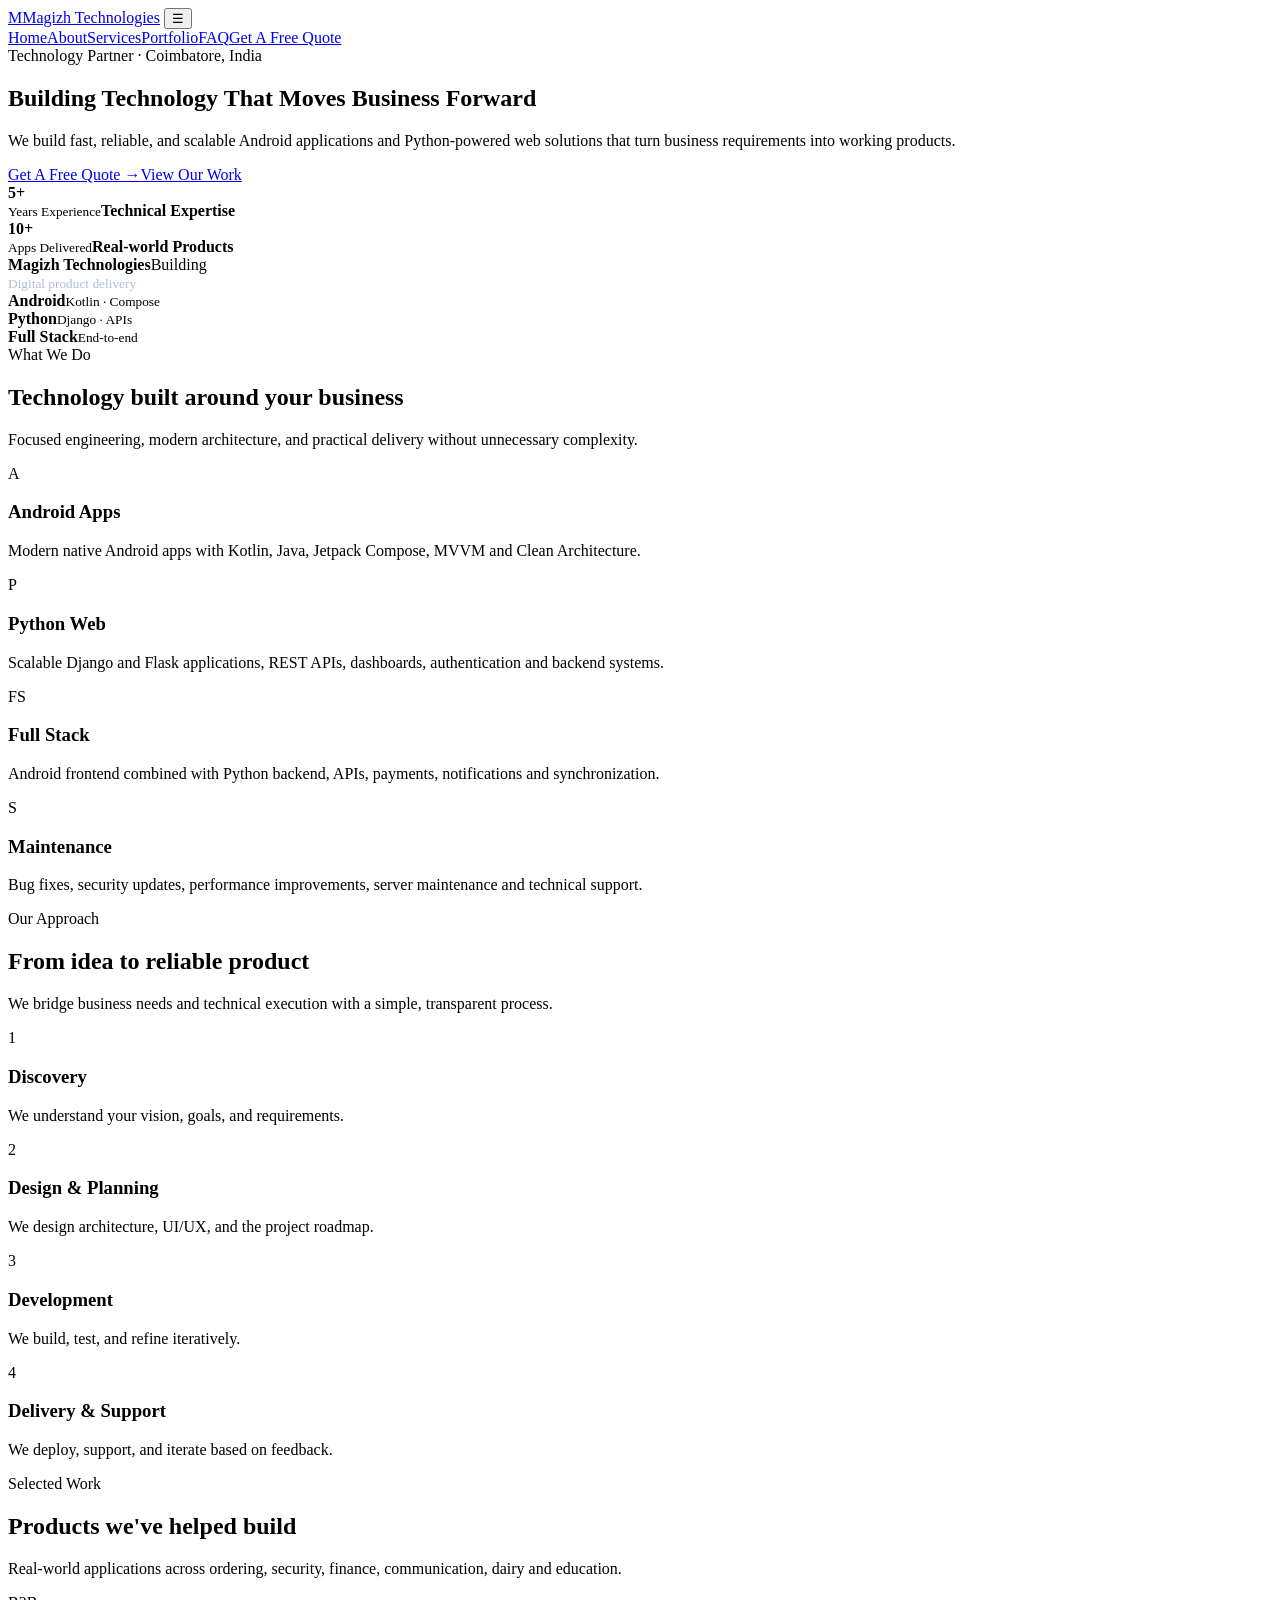
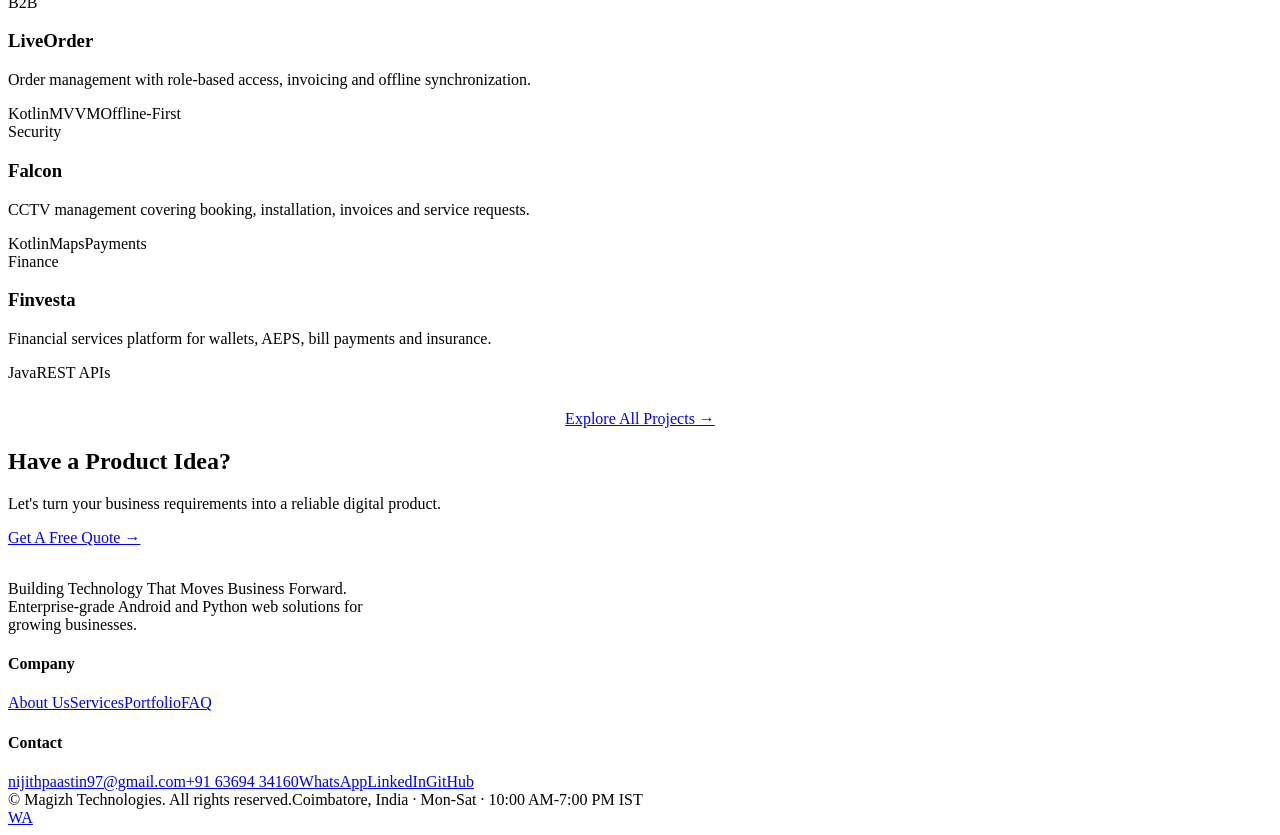
==== index.html @ b3f0bb59 "Initial Commit Magizh Technologies - Professional Android, Python web, and full-stack development se" ====
<!doctype html><html lang="en"><head><meta charset="utf-8"><meta name="viewport" content="width=device-width,initial-scale=1">
<title>Home | Magizh Technologies</title><meta name="description" content="Magizh Technologies — Building Technology That Moves Business Forward. Android and Python web development agency in Coimbatore."><link rel="stylesheet" href="assets/style.css"></head><body><nav class="navbar"><div class="container nav-inner">
<a class="logo" href="index.html"><span class="logo-mark">M</span>Magizh Technologies</a>
<button class="menu-btn" aria-label="Open menu">☰</button>
<div class="nav-links">
<a href="index.html">Home</a><a href="about.html">About</a><a href="services.html">Services</a><a href="portfolio.html">Portfolio</a><a href="faq.html">FAQ</a><a href="contact.html" class="btn btn-primary">Get A Free Quote</a>
</div></div></nav><main>
<section class="hero"><div class="container hero-grid"><div>
<div class="eyebrow">Technology Partner · Coimbatore, India</div>
<h1>Building Technology That <span>Moves Business Forward</span></h1>
<p>We build fast, reliable, and scalable Android applications and Python-powered web solutions that turn business requirements into working products.</p>
<div class="hero-actions"><a class="btn btn-primary" href="contact.html">Get A Free Quote →</a><a class="btn btn-outline" href="portfolio.html">View Our Work</a></div>
<div class="trust-row"><div class="trust"><strong>5+</strong><div><small>Years Experience</small><b>Technical Expertise</b></div></div><div class="trust"><strong>10+</strong><div><small>Apps Delivered</small><b>Real-world Products</b></div></div></div>
</div><div class="hero-card"><div class="dashboard"><div class="dashboard-top"><b>Magizh Technologies</b><span><i class="dot"></i>Building</span></div><small style="color:#aebdd5">Digital product delivery</small><div class="chart"></div><div class="mini-grid"><div class="mini"><b>Android</b><small>Kotlin · Compose</small></div><div class="mini"><b>Python</b><small>Django · APIs</small></div><div class="mini"><b>Full Stack</b><small>End-to-end</small></div></div></div></div></div></section>
<section class="section"><div class="container"><div class="section-head center"><div class="eyebrow">What We Do</div><h2>Technology built around your business</h2><p>Focused engineering, modern architecture, and practical delivery without unnecessary complexity.</p></div>
<div class="grid-4">
<div class="card"><div class="icon">A</div><h3>Android Apps</h3><p>Modern native Android apps with Kotlin, Java, Jetpack Compose, MVVM and Clean Architecture.</p></div>
<div class="card"><div class="icon">P</div><h3>Python Web</h3><p>Scalable Django and Flask applications, REST APIs, dashboards, authentication and backend systems.</p></div>
<div class="card"><div class="icon">FS</div><h3>Full Stack</h3><p>Android frontend combined with Python backend, APIs, payments, notifications and synchronization.</p></div>
<div class="card"><div class="icon">S</div><h3>Maintenance</h3><p>Bug fixes, security updates, performance improvements, server maintenance and technical support.</p></div>
</div></div></section>
<section class="section section-soft"><div class="container"><div class="section-head"><div class="eyebrow">Our Approach</div><h2>From idea to reliable product</h2><p>We bridge business needs and technical execution with a simple, transparent process.</p></div>
<div class="process"><div class="step"><div class="step-num">1</div><h3>Discovery</h3><p>We understand your vision, goals, and requirements.</p></div><div class="step"><div class="step-num">2</div><h3>Design & Planning</h3><p>We design architecture, UI/UX, and the project roadmap.</p></div><div class="step"><div class="step-num">3</div><h3>Development</h3><p>We build, test, and refine iteratively.</p></div><div class="step"><div class="step-num">4</div><h3>Delivery & Support</h3><p>We deploy, support, and iterate based on feedback.</p></div></div></div></section>
<section class="section"><div class="container"><div class="section-head center"><div class="eyebrow">Selected Work</div><h2>Products we've helped build</h2><p>Real-world applications across ordering, security, finance, communication, dairy and education.</p></div>
<div class="grid-3">
<div class="card project"><div class="project-top"><span>B2B</span><h3>LiveOrder</h3></div><div class="project-body"><p>Order management with role-based access, invoicing and offline synchronization.</p><span class="tag">Kotlin</span><span class="tag">MVVM</span><span class="tag">Offline-First</span></div></div>
<div class="card project"><div class="project-top"><span>Security</span><h3>Falcon</h3></div><div class="project-body"><p>CCTV management covering booking, installation, invoices and service requests.</p><span class="tag">Kotlin</span><span class="tag">Maps</span><span class="tag">Payments</span></div></div>
<div class="card project"><div class="project-top"><span>Finance</span><h3>Finvesta</h3></div><div class="project-body"><p>Financial services platform for wallets, AEPS, bill payments and insurance.</p><span class="tag">Java</span><span class="tag">REST APIs</span></div></div>
</div><div style="text-align:center;margin-top:28px"><a class="btn btn-outline" href="portfolio.html">Explore All Projects →</a></div></div></section>
<section class="section"><div class="container"><div class="cta"><div><h2>Have a Product Idea?</h2><p>Let's turn your business requirements into a reliable digital product.</p></div><a class="btn btn-primary" href="contact.html">Get A Free Quote →</a></div></div></section>
</main><footer class="footer"><div class="container footer-grid">
<div><div class="logo" style="color:#fff"><span class="logo-mark">M</span>Magizh Technologies</div><p style="margin-top:15px;max-width:390px">Building Technology That Moves Business Forward. Enterprise-grade Android and Python web solutions for growing businesses.</p></div>
<div><h4>Company</h4><a href="about.html">About Us</a><a href="services.html">Services</a><a href="portfolio.html">Portfolio</a><a href="faq.html">FAQ</a></div>
<div><h4>Contact</h4><a href="mailto:nijithpaastin97@gmail.com">nijithpaastin97@gmail.com</a><a href="tel:+916369434160">+91 63694 34160</a><a href="https://wa.me/916369434160">WhatsApp</a><a href="https://linkedin.com/in/nijith-paastin-k-633721241">LinkedIn</a><a href="https://github.com/nijith-paastin-k">GitHub</a></div>
</div><div class="container copyright"><span>© <span data-year></span> Magizh Technologies. All rights reserved.</span><span>Coimbatore, India · Mon-Sat · 10:00 AM-7:00 PM IST</span></div></footer>
<a class="whatsapp" href="https://wa.me/916369434160" aria-label="WhatsApp">WA</a><script src="assets/app.js"></script></body></html>
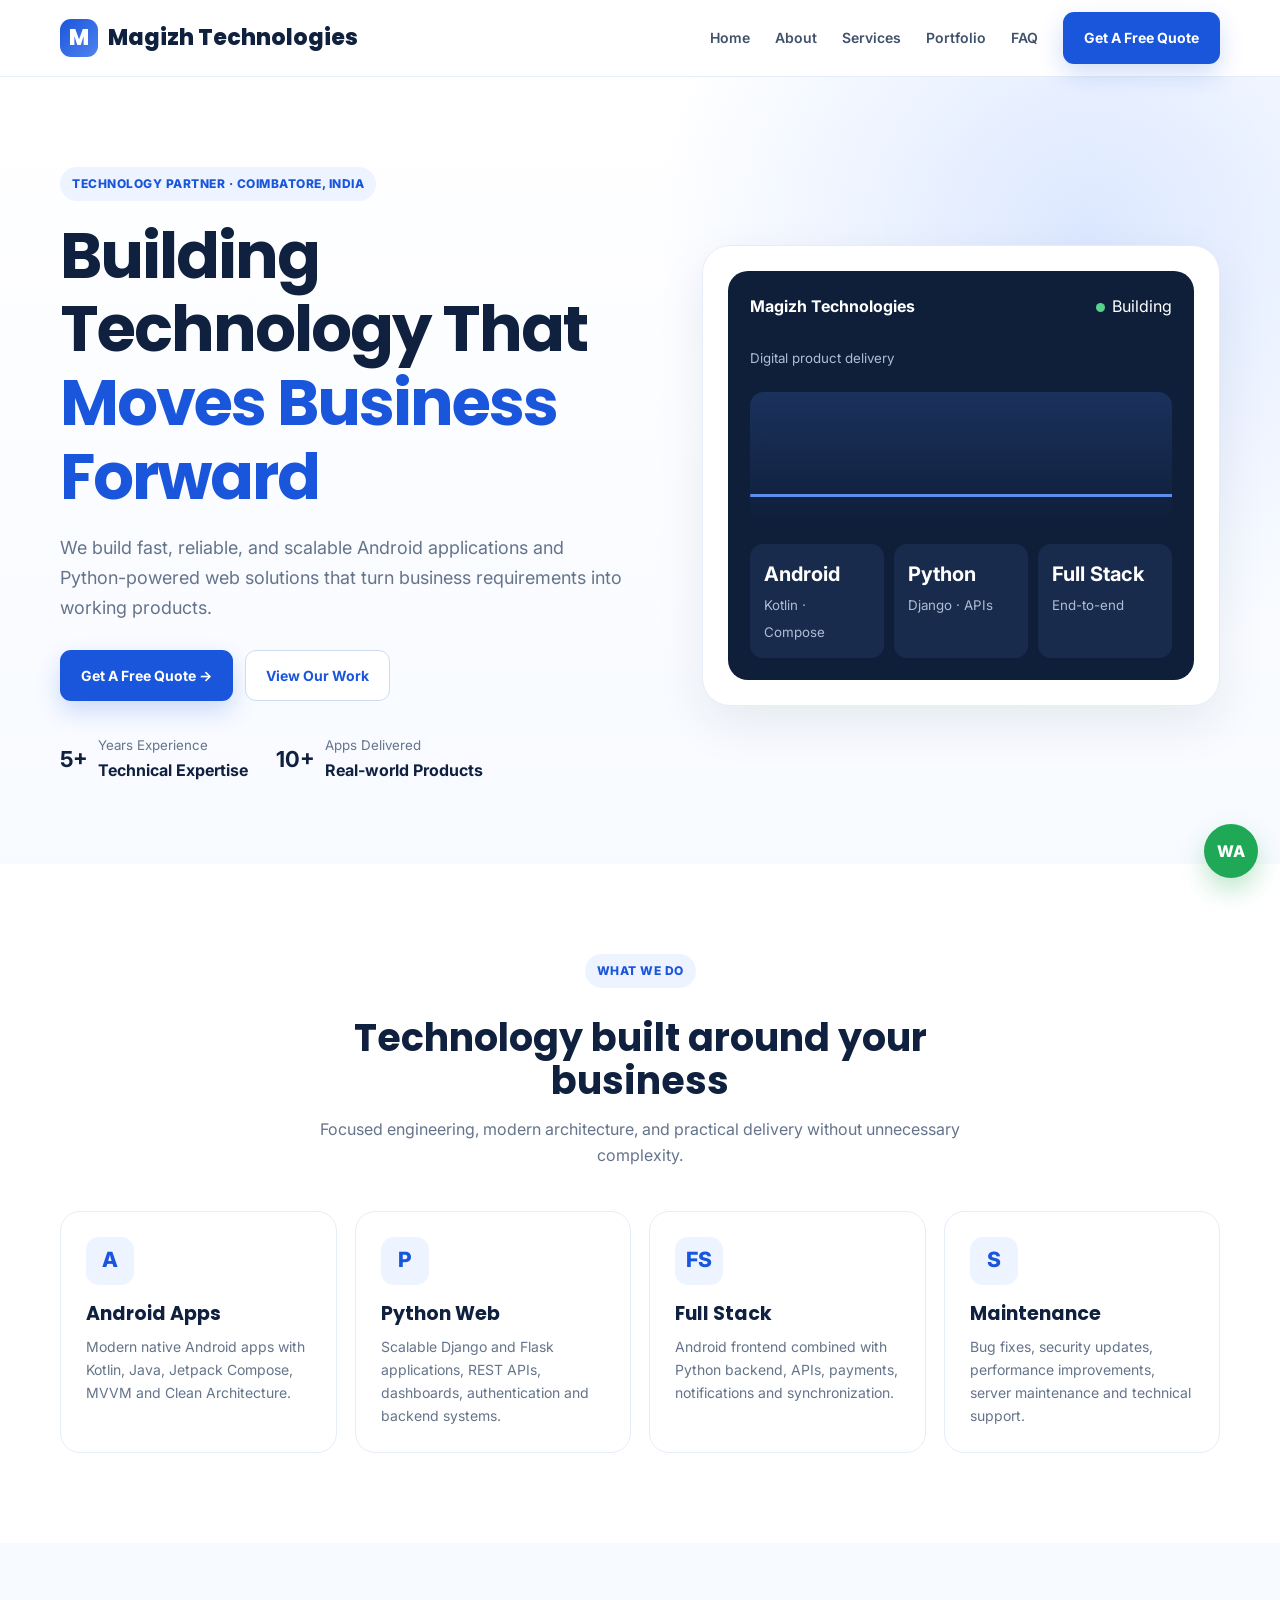
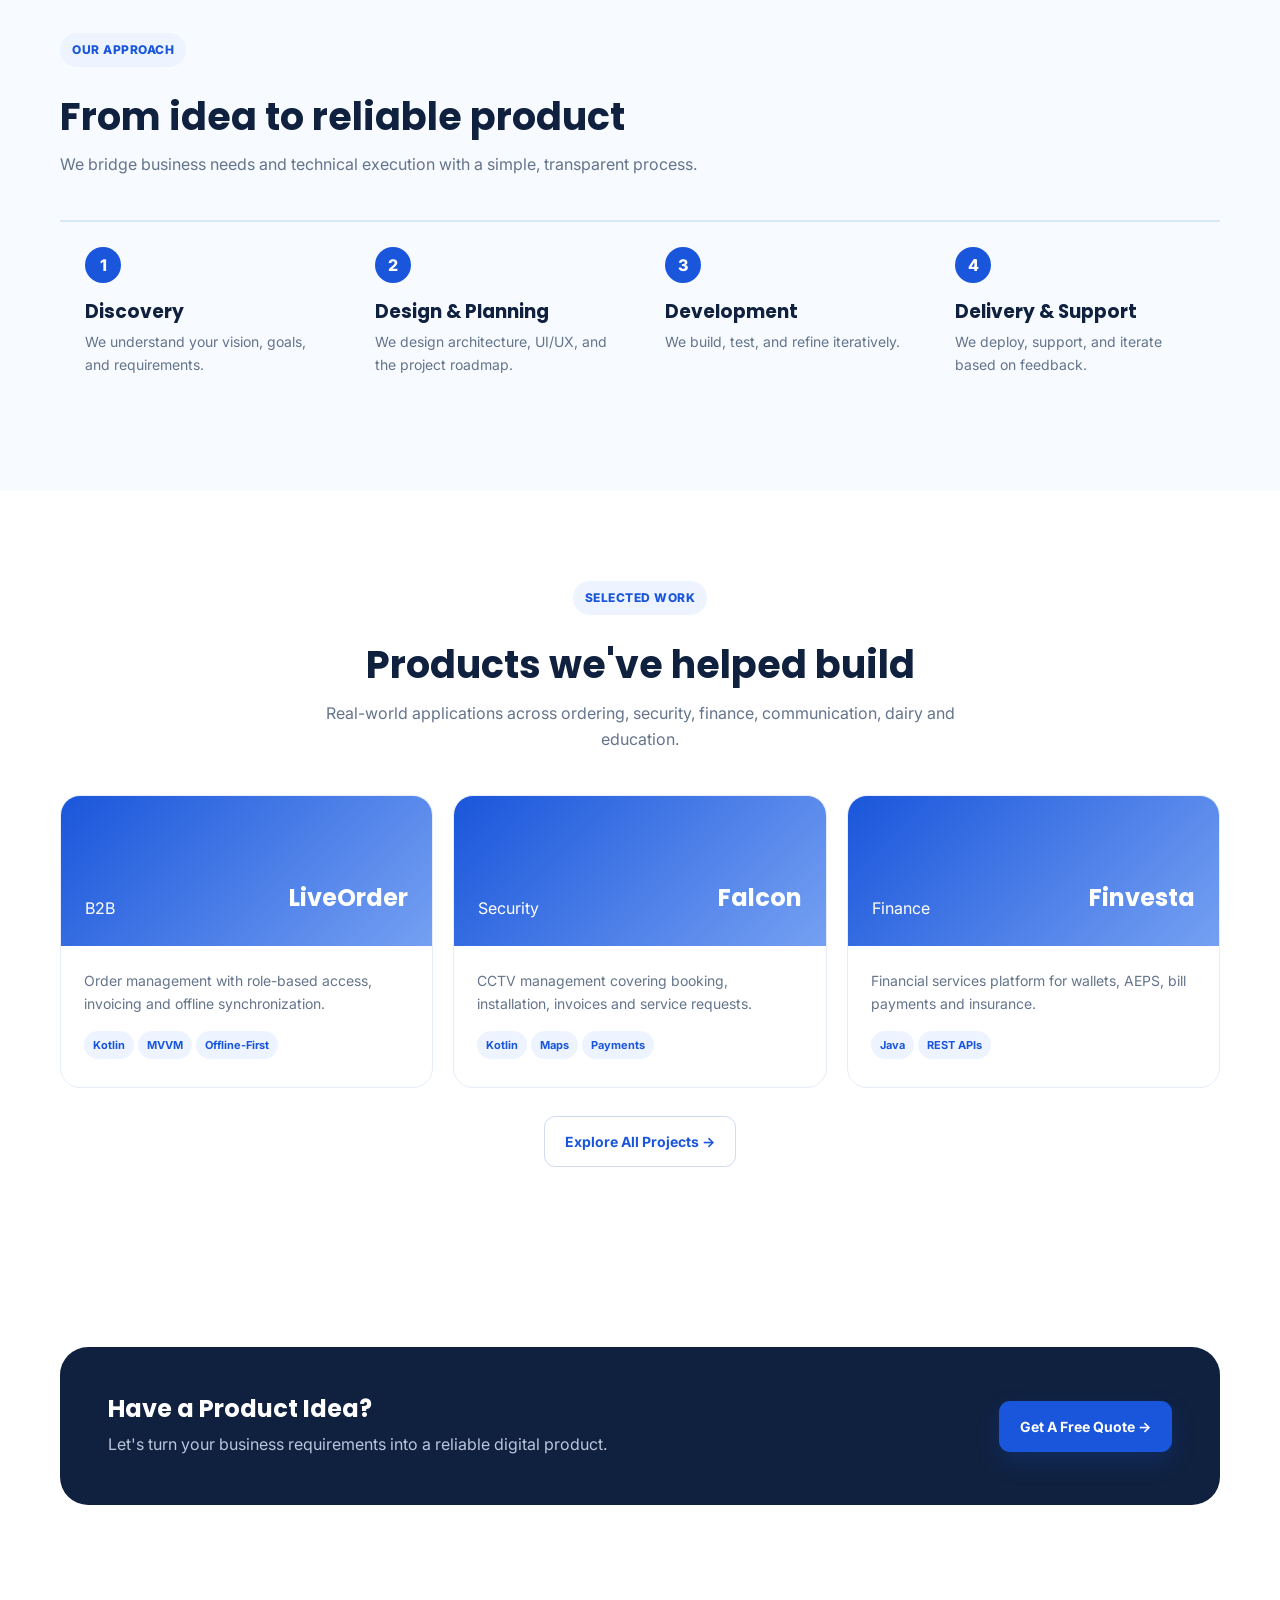
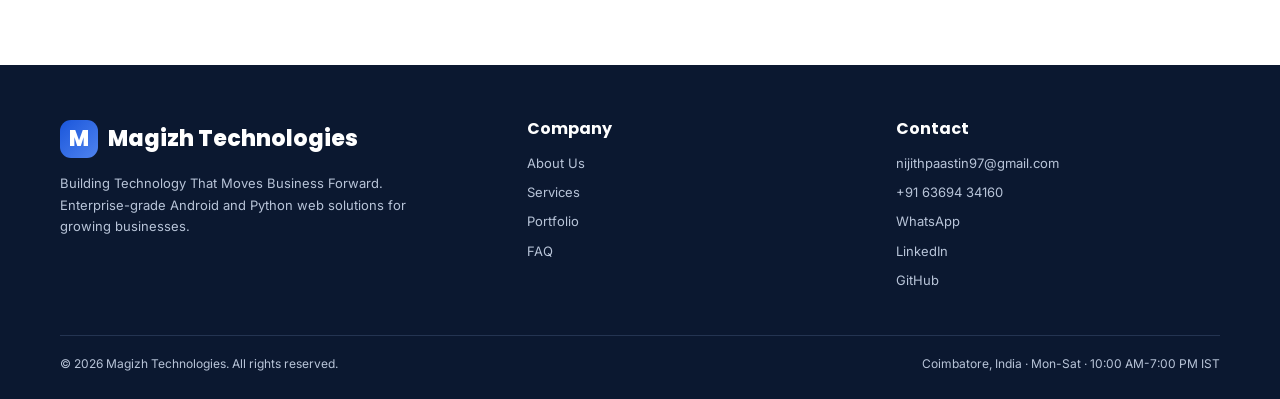
==== commit 1daec537: "Fixed Rendering Issue" ====
--- a/index.html
+++ b/index.html
@@ -1,5 +1,5 @@
 <!doctype html><html lang="en"><head><meta charset="utf-8"><meta name="viewport" content="width=device-width,initial-scale=1">
-<title>Home | Magizh Technologies</title><meta name="description" content="Magizh Technologies — Building Technology That Moves Business Forward. Android and Python web development agency in Coimbatore."><link rel="stylesheet" href="assets/style.css"></head><body><nav class="navbar"><div class="container nav-inner">
+<title>Home | Magizh Technologies</title><meta name="description" content="Magizh Technologies — Building Technology That Moves Business Forward. Android and Python web development agency in Coimbatore."><link rel="stylesheet" href="style.css"></head><body><nav class="navbar"><div class="container nav-inner">
 <a class="logo" href="index.html"><span class="logo-mark">M</span>Magizh Technologies</a>
 <button class="menu-btn" aria-label="Open menu">☰</button>
 <div class="nav-links">
@@ -33,4 +33,4 @@
 <div><h4>Company</h4><a href="about.html">About Us</a><a href="services.html">Services</a><a href="portfolio.html">Portfolio</a><a href="faq.html">FAQ</a></div>
 <div><h4>Contact</h4><a href="mailto:nijithpaastin97@gmail.com">nijithpaastin97@gmail.com</a><a href="tel:+916369434160">+91 63694 34160</a><a href="https://wa.me/916369434160">WhatsApp</a><a href="https://linkedin.com/in/nijith-paastin-k-633721241">LinkedIn</a><a href="https://github.com/nijith-paastin-k">GitHub</a></div>
 </div><div class="container copyright"><span>© <span data-year></span> Magizh Technologies. All rights reserved.</span><span>Coimbatore, India · Mon-Sat · 10:00 AM-7:00 PM IST</span></div></footer>
-<a class="whatsapp" href="https://wa.me/916369434160" aria-label="WhatsApp">WA</a><script src="assets/app.js"></script></body></html>+<a class="whatsapp" href="https://wa.me/916369434160" aria-label="WhatsApp">WA</a><script src="app.js"></script></body></html>
--- a/style.css
+++ b/style.css
@@ -0,0 +1,65 @@
+
+@import url('https://fonts.googleapis.com/css2?family=Inter:wght@400;500;600;700;800&family=Poppins:wght@500;600;700;800&display=swap');
+
+:root{
+  --primary:#1A56DB; --primary-dark:#1245b8; --ink:#10213f; --muted:#64748b;
+  --bg:#f7faff; --white:#fff; --line:#e6edf8; --soft:#eef4ff;
+  --shadow:0 18px 50px rgba(16,33,63,.08); --radius:20px;
+}
+*{box-sizing:border-box;margin:0;padding:0}
+html{scroll-behavior:smooth}
+body{font-family:Inter,Arial,sans-serif;color:var(--ink);background:var(--white);line-height:1.65}
+h1,h2,h3,h4{font-family:Poppins,Inter,sans-serif;line-height:1.15}
+a{text-decoration:none;color:inherit}
+.container{width:min(1160px,92%);margin:auto}
+.navbar{position:sticky;top:0;z-index:50;background:rgba(255,255,255,.94);backdrop-filter:blur(14px);border-bottom:1px solid var(--line)}
+.nav-inner{height:76px;display:flex;align-items:center;justify-content:space-between}
+.logo{display:flex;align-items:center;gap:10px;font-family:Poppins;font-weight:800;font-size:22px;color:var(--ink)}
+.logo-mark{width:38px;height:38px;border-radius:11px;background:linear-gradient(135deg,var(--primary),#4f83ee);display:grid;place-items:center;color:white;font-weight:800}
+.nav-links{display:flex;gap:25px;align-items:center;font-size:14px;font-weight:600;color:#40516c}
+.nav-links a:hover,.nav-links a.active{color:var(--primary)}
+.menu-btn{display:none;border:0;background:none;font-size:26px}
+.btn{display:inline-flex;align-items:center;justify-content:center;gap:8px;padding:13px 20px;border-radius:11px;font-weight:700;font-size:14px;border:1px solid transparent;cursor:pointer;transition:.2s}
+.btn-primary{background:var(--primary);color:#fff;box-shadow:0 10px 24px rgba(26,86,219,.2)}
+.btn-primary:hover{background:var(--primary-dark);transform:translateY(-1px)}
+.btn-outline{border-color:#cfdcf4;color:var(--primary);background:#fff}
+.btn-outline:hover{border-color:var(--primary);background:var(--soft)}
+.hero{padding:90px 0 80px;background:radial-gradient(circle at 85% 20%,#dce8ff 0,transparent 34%),linear-gradient(180deg,#fff 0%,#f7faff 100%)}
+.hero-grid{display:grid;grid-template-columns:1.05fr .95fr;gap:70px;align-items:center}
+.eyebrow{display:inline-flex;padding:7px 12px;border-radius:999px;background:var(--soft);color:var(--primary);font-size:12px;font-weight:800;letter-spacing:.5px;text-transform:uppercase;margin-bottom:18px}
+.hero h1{font-size:clamp(42px,5vw,66px);letter-spacing:-2px;margin-bottom:20px}
+.hero h1 span{color:var(--primary)}
+.hero p{font-size:18px;color:var(--muted);max-width:650px;margin-bottom:28px}
+.hero-actions{display:flex;gap:12px;flex-wrap:wrap}
+.trust-row{display:flex;gap:28px;margin-top:34px;flex-wrap:wrap}
+.trust{display:flex;gap:10px;align-items:center}
+.trust strong{font-size:22px}.trust small{display:block;color:var(--muted)}
+.hero-card{background:#fff;border:1px solid var(--line);border-radius:28px;padding:25px;box-shadow:var(--shadow);position:relative}
+.dashboard{background:#0f1f3a;border-radius:20px;padding:22px;color:white;min-height:390px;overflow:hidden}
+.dashboard-top{display:flex;justify-content:space-between;align-items:center;margin-bottom:25px}
+.dot{width:9px;height:9px;border-radius:50%;background:#54d38a;display:inline-block;margin-right:7px}
+.chart{height:130px;margin:22px 0;background:linear-gradient(180deg,rgba(71,123,229,.2),transparent);border-radius:14px;position:relative;overflow:hidden}
+.chart:after{content:"";position:absolute;left:0;right:0;bottom:25px;height:70px;border-bottom:3px solid #5d8ff1;clip-path:polygon(0 80%,10% 65%,18% 70%,30% 35%,41% 52%,53% 20%,64% 43%,75% 10%,86% 28%,100% 0,100% 100%,0 100%)}
+.mini-grid{display:grid;grid-template-columns:repeat(3,1fr);gap:10px}.mini{background:#192b4c;padding:14px;border-radius:13px}.mini b{display:block;font-size:20px}.mini small{color:#aebdd5}
+.section{padding:90px 0}.section-soft{background:var(--bg)}
+.section-head{max-width:700px;margin-bottom:42px}.section-head.center{text-align:center;margin-left:auto;margin-right:auto}.section-head h2{font-size:38px;margin:10px 0 13px}.section-head p{color:var(--muted)}
+.grid-4{display:grid;grid-template-columns:repeat(4,1fr);gap:18px}.grid-3{display:grid;grid-template-columns:repeat(3,1fr);gap:20px}
+.card{border:1px solid var(--line);border-radius:var(--radius);padding:25px;background:#fff;transition:.2s}.card:hover{transform:translateY(-4px);box-shadow:var(--shadow)}
+.icon{width:48px;height:48px;border-radius:13px;background:var(--soft);color:var(--primary);display:grid;place-items:center;font-size:21px;font-weight:800;margin-bottom:18px}
+.card h3{font-size:19px;margin-bottom:10px}.card p{font-size:14px;color:var(--muted)}
+.tag{display:inline-block;font-size:11px;font-weight:700;color:var(--primary);background:var(--soft);padding:5px 9px;border-radius:999px;margin:0 4px 5px 0}
+.process{display:grid;grid-template-columns:repeat(4,1fr);gap:0}.step{padding:25px;border-top:2px solid #dbe6f8;position:relative}.step-num{width:36px;height:36px;border-radius:50%;background:var(--primary);color:#fff;display:grid;place-items:center;font-weight:800;margin-bottom:18px}.step p{font-size:14px;color:var(--muted);margin-top:8px}
+.project{overflow:hidden;padding:0}.project-top{height:150px;background:linear-gradient(135deg,#1A56DB,#75a0f2);padding:24px;color:#fff;display:flex;justify-content:space-between;align-items:flex-end}.project-top h3{font-size:24px}.project-body{padding:23px}.project-body p{font-size:14px;color:var(--muted);margin-bottom:15px}.links{display:flex;gap:8px;flex-wrap:wrap;margin-top:12px}.links a{font-size:12px;font-weight:700;color:var(--primary)}
+.cta{background:#10213f;color:#fff;border-radius:28px;padding:48px;display:flex;justify-content:space-between;align-items:center;gap:25px}.cta p{color:#b9c6dc;margin-top:8px}.cta .btn-outline{background:transparent;color:#fff;border-color:#51627e}
+.page-hero{padding:70px 0;background:linear-gradient(135deg,#f7faff,#edf4ff);border-bottom:1px solid var(--line)}.page-hero h1{font-size:48px;margin-bottom:12px}.page-hero p{color:var(--muted);max-width:720px}
+.about-grid{display:grid;grid-template-columns:1fr 1fr;gap:45px;align-items:start}.story-box{padding:32px;border-radius:22px;background:var(--soft);border:1px solid #dbe7fb}.story-box h3{margin-bottom:12px}.story-box p{color:#52637d}
+.profile{display:grid;grid-template-columns:85px 1fr;gap:18px}.avatar{width:85px;height:85px;border-radius:20px;background:linear-gradient(135deg,#dbe8ff,#82a8ef);display:grid;place-items:center;font-size:26px;font-weight:800;color:var(--primary)}.profile p{color:var(--muted);font-size:14px;margin:7px 0 12px}
+.list{list-style:none;margin-top:14px}.list li{padding:8px 0;border-bottom:1px solid var(--line);font-size:14px;color:#52637d}.list li:before{content:"✓";color:var(--primary);font-weight:800;margin-right:9px}
+.service-card{height:100%}.service-card .number{font-size:12px;color:var(--primary);font-weight:800}.service-card ul{list-style:none;margin:18px 0}.service-card li{font-size:13px;color:#52637d;margin:8px 0}.service-card li:before{content:"✓";color:var(--primary);margin-right:8px;font-weight:800}
+.faq{border:1px solid var(--line);border-radius:15px;margin-bottom:12px;overflow:hidden}.faq summary{cursor:pointer;padding:19px 22px;font-weight:700;list-style:none}.faq summary::-webkit-details-marker{display:none}.faq p{padding:0 22px 20px;color:var(--muted);font-size:14px}
+.form-grid{display:grid;grid-template-columns:1fr 1fr;gap:16px}.field{display:flex;flex-direction:column;gap:7px}.field.full{grid-column:1/-1}.field label{font-size:13px;font-weight:700}.field input,.field select,.field textarea{border:1px solid #d9e2f0;border-radius:11px;padding:12px 13px;font:inherit;outline:none}.field textarea{min-height:140px;resize:vertical}.field input:focus,.field select:focus,.field textarea:focus{border-color:var(--primary);box-shadow:0 0 0 3px rgba(26,86,219,.1)}
+.contact-grid{display:grid;grid-template-columns:1.25fr .75fr;gap:25px}.contact-info{display:grid;gap:13px}.contact-item{padding:20px;border:1px solid var(--line);border-radius:16px}.contact-item strong{display:block;margin-bottom:4px}.contact-item span{color:var(--muted);font-size:14px}
+.footer{background:#0b1830;color:#b8c4d8;padding:55px 0 25px;margin-top:70px}.footer-grid{display:grid;grid-template-columns:1.3fr 1fr 1fr;gap:45px}.footer h4{color:#fff;margin-bottom:14px}.footer p,.footer a{font-size:13px}.footer a{display:block;margin:8px 0}.copyright{border-top:1px solid #243451;margin-top:35px;padding-top:18px;font-size:12px;display:flex;justify-content:space-between}
+.whatsapp{position:fixed;right:22px;bottom:22px;width:54px;height:54px;border-radius:50%;background:#1fa855;color:#fff;display:grid;place-items:center;font-weight:800;box-shadow:0 12px 25px rgba(31,168,85,.28);z-index:60}
+@media(max-width:900px){.nav-links{display:none;position:absolute;left:0;right:0;top:76px;background:#fff;padding:18px 4%;border-bottom:1px solid var(--line);flex-direction:column;align-items:flex-start}.nav-links.open{display:flex}.menu-btn{display:block}.hero-grid,.about-grid,.contact-grid{grid-template-columns:1fr}.grid-4{grid-template-columns:repeat(2,1fr)}.grid-3{grid-template-columns:1fr 1fr}.process{grid-template-columns:1fr 1fr}}
+@media(max-width:600px){.hero{padding:60px 0}.hero h1{font-size:42px}.section{padding:65px 0}.grid-4,.grid-3,.process,.form-grid{grid-template-columns:1fr}.page-hero h1{font-size:38px}.cta{padding:30px;flex-direction:column;align-items:flex-start}.footer-grid{grid-template-columns:1fr}.copyright{display:block}.copyright span{display:block;margin-top:8px}}
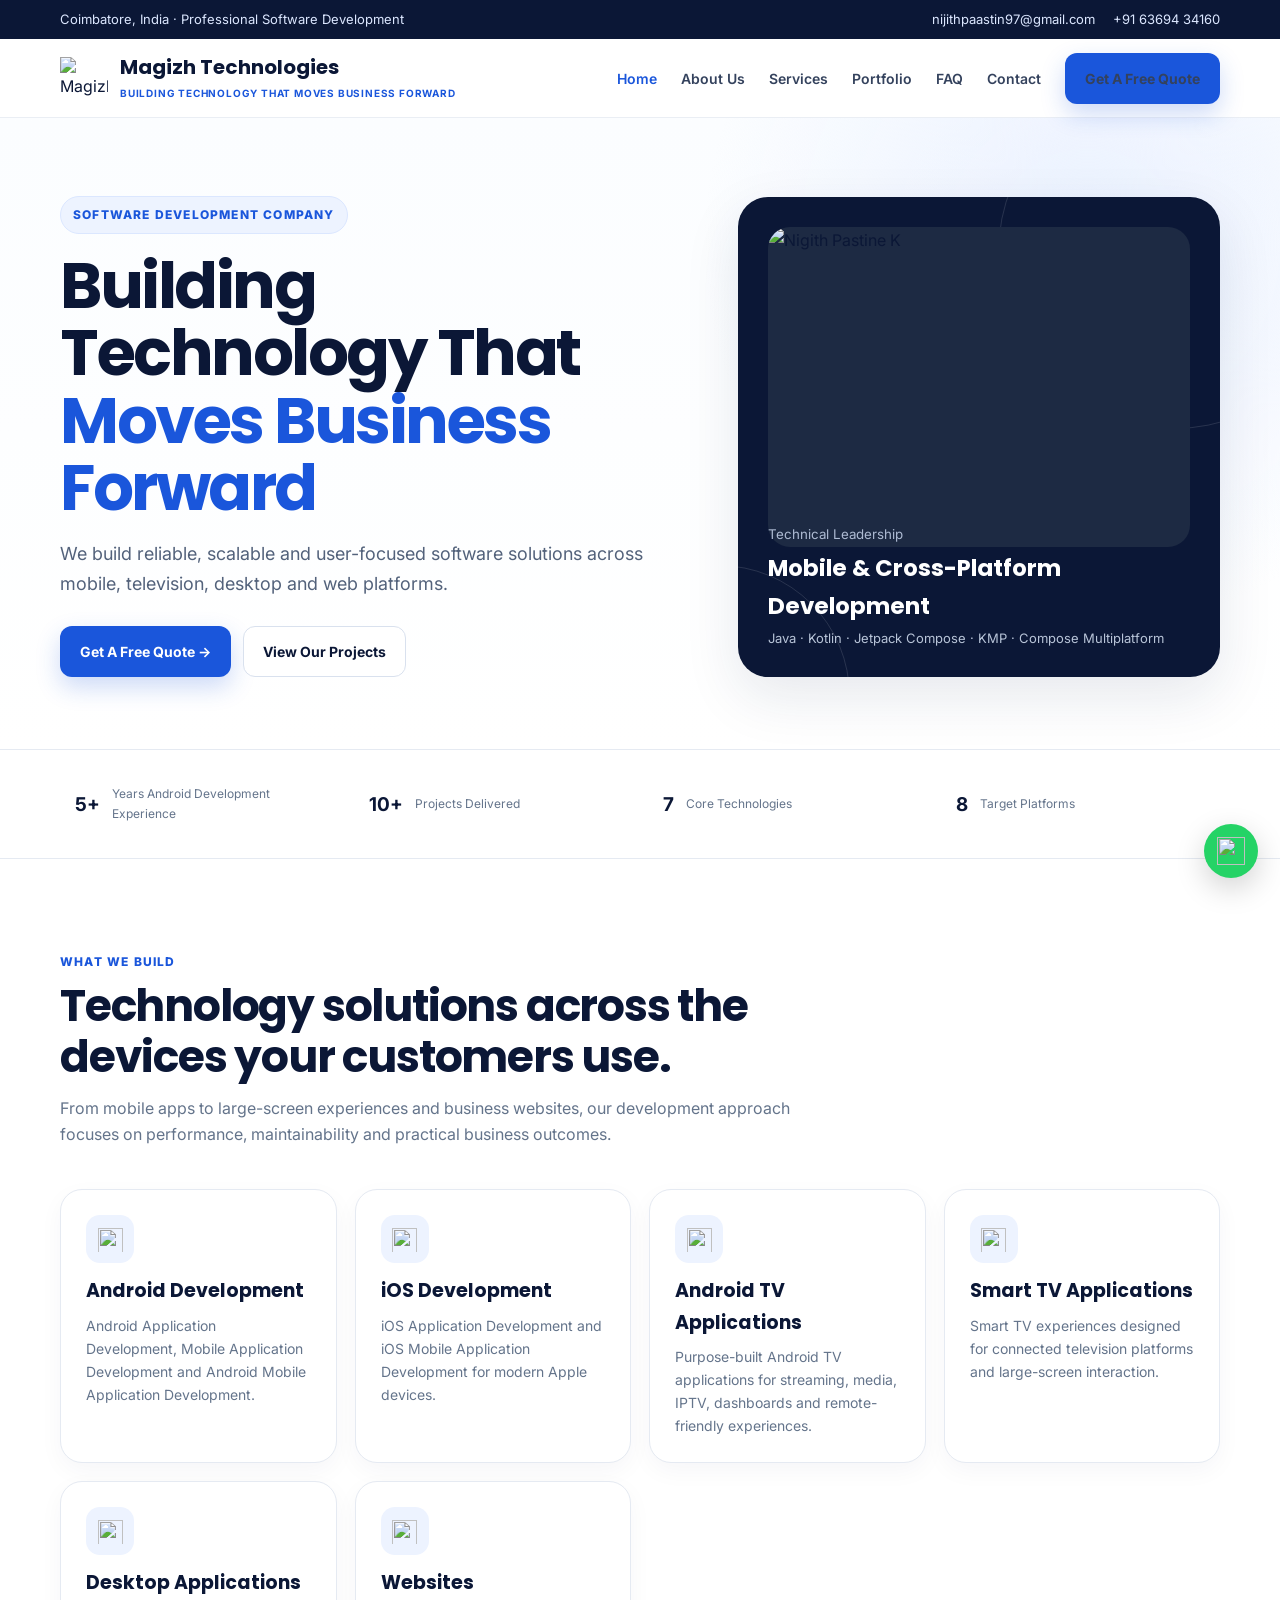
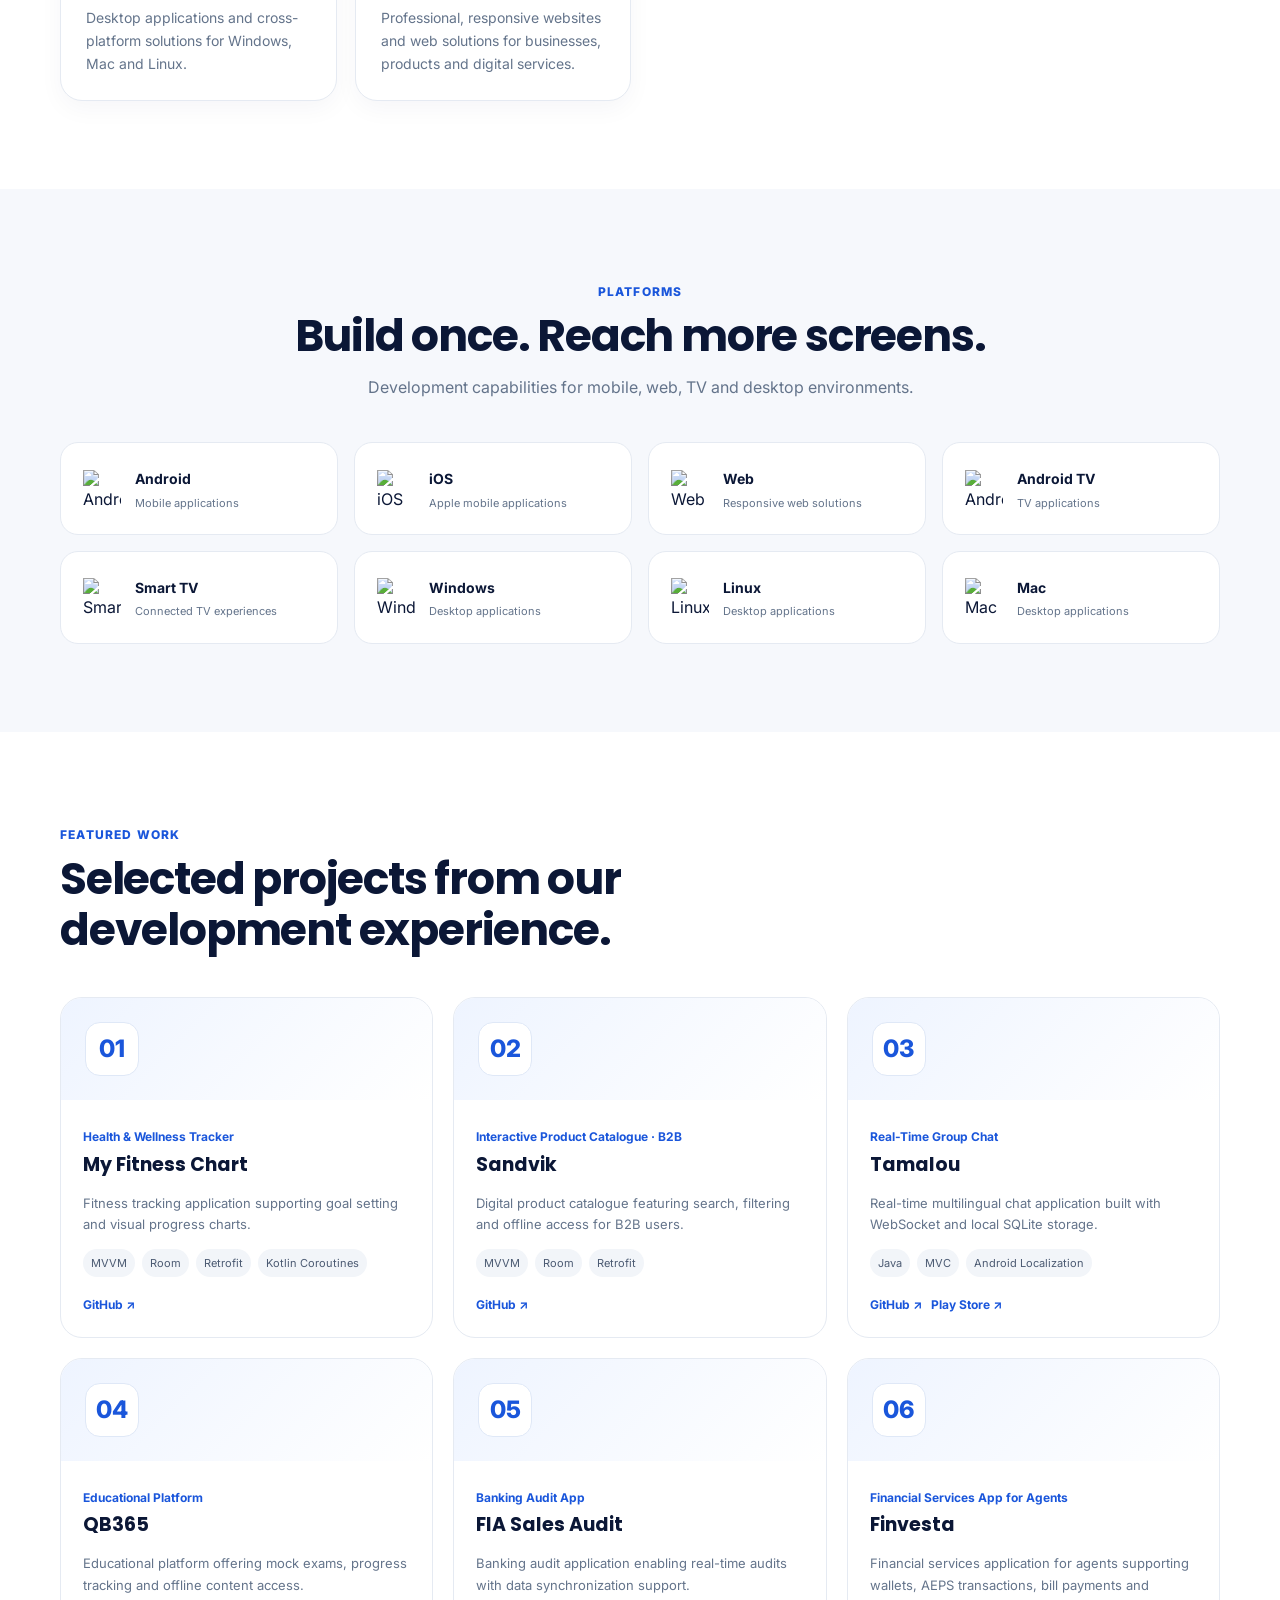
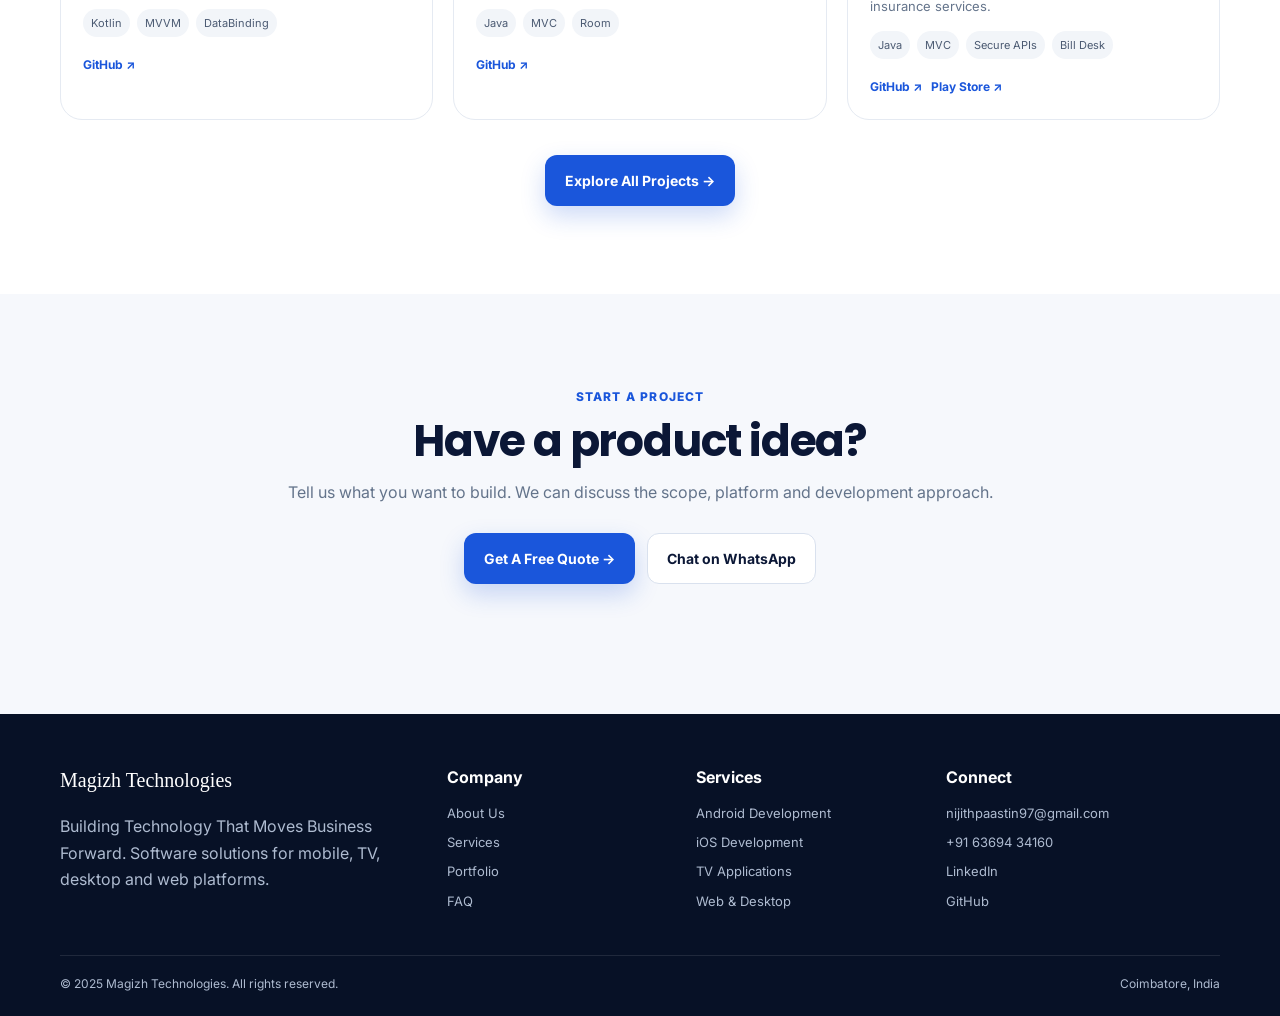
==== commit 83b56974: "Updated Logo Commit" ====
--- a/index.html
+++ b/index.html
@@ -1,36 +1,8 @@
-<!doctype html><html lang="en"><head><meta charset="utf-8"><meta name="viewport" content="width=device-width,initial-scale=1">
-<title>Home | Magizh Technologies</title><meta name="description" content="Magizh Technologies — Building Technology That Moves Business Forward. Android and Python web development agency in Coimbatore."><link rel="stylesheet" href="style.css"></head><body><nav class="navbar"><div class="container nav-inner">
-<a class="logo" href="index.html"><span class="logo-mark">M</span>Magizh Technologies</a>
-<button class="menu-btn" aria-label="Open menu">☰</button>
-<div class="nav-links">
-<a href="index.html">Home</a><a href="about.html">About</a><a href="services.html">Services</a><a href="portfolio.html">Portfolio</a><a href="faq.html">FAQ</a><a href="contact.html" class="btn btn-primary">Get A Free Quote</a>
-</div></div></nav><main>
-<section class="hero"><div class="container hero-grid"><div>
-<div class="eyebrow">Technology Partner · Coimbatore, India</div>
-<h1>Building Technology That <span>Moves Business Forward</span></h1>
-<p>We build fast, reliable, and scalable Android applications and Python-powered web solutions that turn business requirements into working products.</p>
-<div class="hero-actions"><a class="btn btn-primary" href="contact.html">Get A Free Quote →</a><a class="btn btn-outline" href="portfolio.html">View Our Work</a></div>
-<div class="trust-row"><div class="trust"><strong>5+</strong><div><small>Years Experience</small><b>Technical Expertise</b></div></div><div class="trust"><strong>10+</strong><div><small>Apps Delivered</small><b>Real-world Products</b></div></div></div>
-</div><div class="hero-card"><div class="dashboard"><div class="dashboard-top"><b>Magizh Technologies</b><span><i class="dot"></i>Building</span></div><small style="color:#aebdd5">Digital product delivery</small><div class="chart"></div><div class="mini-grid"><div class="mini"><b>Android</b><small>Kotlin · Compose</small></div><div class="mini"><b>Python</b><small>Django · APIs</small></div><div class="mini"><b>Full Stack</b><small>End-to-end</small></div></div></div></div></div></section>
-<section class="section"><div class="container"><div class="section-head center"><div class="eyebrow">What We Do</div><h2>Technology built around your business</h2><p>Focused engineering, modern architecture, and practical delivery without unnecessary complexity.</p></div>
-<div class="grid-4">
-<div class="card"><div class="icon">A</div><h3>Android Apps</h3><p>Modern native Android apps with Kotlin, Java, Jetpack Compose, MVVM and Clean Architecture.</p></div>
-<div class="card"><div class="icon">P</div><h3>Python Web</h3><p>Scalable Django and Flask applications, REST APIs, dashboards, authentication and backend systems.</p></div>
-<div class="card"><div class="icon">FS</div><h3>Full Stack</h3><p>Android frontend combined with Python backend, APIs, payments, notifications and synchronization.</p></div>
-<div class="card"><div class="icon">S</div><h3>Maintenance</h3><p>Bug fixes, security updates, performance improvements, server maintenance and technical support.</p></div>
-</div></div></section>
-<section class="section section-soft"><div class="container"><div class="section-head"><div class="eyebrow">Our Approach</div><h2>From idea to reliable product</h2><p>We bridge business needs and technical execution with a simple, transparent process.</p></div>
-<div class="process"><div class="step"><div class="step-num">1</div><h3>Discovery</h3><p>We understand your vision, goals, and requirements.</p></div><div class="step"><div class="step-num">2</div><h3>Design & Planning</h3><p>We design architecture, UI/UX, and the project roadmap.</p></div><div class="step"><div class="step-num">3</div><h3>Development</h3><p>We build, test, and refine iteratively.</p></div><div class="step"><div class="step-num">4</div><h3>Delivery & Support</h3><p>We deploy, support, and iterate based on feedback.</p></div></div></div></section>
-<section class="section"><div class="container"><div class="section-head center"><div class="eyebrow">Selected Work</div><h2>Products we've helped build</h2><p>Real-world applications across ordering, security, finance, communication, dairy and education.</p></div>
-<div class="grid-3">
-<div class="card project"><div class="project-top"><span>B2B</span><h3>LiveOrder</h3></div><div class="project-body"><p>Order management with role-based access, invoicing and offline synchronization.</p><span class="tag">Kotlin</span><span class="tag">MVVM</span><span class="tag">Offline-First</span></div></div>
-<div class="card project"><div class="project-top"><span>Security</span><h3>Falcon</h3></div><div class="project-body"><p>CCTV management covering booking, installation, invoices and service requests.</p><span class="tag">Kotlin</span><span class="tag">Maps</span><span class="tag">Payments</span></div></div>
-<div class="card project"><div class="project-top"><span>Finance</span><h3>Finvesta</h3></div><div class="project-body"><p>Financial services platform for wallets, AEPS, bill payments and insurance.</p><span class="tag">Java</span><span class="tag">REST APIs</span></div></div>
-</div><div style="text-align:center;margin-top:28px"><a class="btn btn-outline" href="portfolio.html">Explore All Projects →</a></div></div></section>
-<section class="section"><div class="container"><div class="cta"><div><h2>Have a Product Idea?</h2><p>Let's turn your business requirements into a reliable digital product.</p></div><a class="btn btn-primary" href="contact.html">Get A Free Quote →</a></div></div></section>
-</main><footer class="footer"><div class="container footer-grid">
-<div><div class="logo" style="color:#fff"><span class="logo-mark">M</span>Magizh Technologies</div><p style="margin-top:15px;max-width:390px">Building Technology That Moves Business Forward. Enterprise-grade Android and Python web solutions for growing businesses.</p></div>
-<div><h4>Company</h4><a href="about.html">About Us</a><a href="services.html">Services</a><a href="portfolio.html">Portfolio</a><a href="faq.html">FAQ</a></div>
-<div><h4>Contact</h4><a href="mailto:nijithpaastin97@gmail.com">nijithpaastin97@gmail.com</a><a href="tel:+916369434160">+91 63694 34160</a><a href="https://wa.me/916369434160">WhatsApp</a><a href="https://linkedin.com/in/nijith-paastin-k-633721241">LinkedIn</a><a href="https://github.com/nijith-paastin-k">GitHub</a></div>
-</div><div class="container copyright"><span>© <span data-year></span> Magizh Technologies. All rights reserved.</span><span>Coimbatore, India · Mon-Sat · 10:00 AM-7:00 PM IST</span></div></footer>
-<a class="whatsapp" href="https://wa.me/916369434160" aria-label="WhatsApp">WA</a><script src="app.js"></script></body></html>+<!doctype html><html lang="en"><head><meta charset="utf-8"><meta name="viewport" content="width=device-width,initial-scale=1"><meta name="description" content="Magizh Technologies provides Android, iOS, TV, desktop and web development services."><title>Software Development Company | Magizh Technologies</title><link rel="stylesheet" href="style.css"></head><body><div class="topbar"><div class="container"><div>Coimbatore, India · Professional Software Development</div><div class="toplinks"><a href="mailto:nijithpaastin97@gmail.com">nijithpaastin97@gmail.com</a><a href="tel:+916369434160">+91 63694 34160</a></div></div></div>
+<header><div class="container nav"><a class="brand" href="index.html"><img src="assets/images/magizh-logo.png" alt="Magizh Technologies logo"><div><strong>Magizh Technologies</strong><span>BUILDING TECHNOLOGY THAT MOVES BUSINESS FORWARD</span></div></a><button class="menu" aria-label="Menu">☰</button><nav class="navlinks"><a class="active" href="index.html">Home</a><a class="" href="about.html">About Us</a><a class="" href="services.html">Services</a><a class="" href="portfolio.html">Portfolio</a><a class="" href="faq.html">FAQ</a><a class="" href="contact.html">Contact</a><a class="btn btn-primary" href="contact.html">Get A Free Quote</a></nav></div></header><main><section class="hero"><div class="container hero-grid"><div><span class="eyebrow">Software Development Company</span><h1>Building Technology That <em>Moves Business Forward</em></h1><p>We build reliable, scalable and user-focused software solutions across mobile, television, desktop and web platforms.</p><div class="actions"><a class="btn btn-primary" href="contact.html">Get A Free Quote →</a><a class="btn btn-outline" href="portfolio.html">View Our Projects</a></div></div><div class="hero-card"><div class="profile"><img src="assets/images/nigith-profile.jpg" alt="Nigith Pastine K"></div><div class="hero-card-bottom"><small>Technical Leadership</small><h3>Mobile & Cross-Platform Development</h3><p>Java · Kotlin · Jetpack Compose · KMP · Compose Multiplatform</p></div></div></div></section>
+<section class="trust"><div class="container trust-grid"><div class="trust-item"><b>5+</b><span>Years Android Development Experience</span></div><div class="trust-item"><b>10+</b><span>Projects Delivered</span></div><div class="trust-item"><b>7</b><span>Core Technologies</span></div><div class="trust-item"><b>8</b><span>Target Platforms</span></div></div></section>
+<section class="section"><div class="container"><div class="section-head"><span class="kicker">What We Build</span><h2>Technology solutions across the devices your customers use.</h2><p>From mobile apps to large-screen experiences and business websites, our development approach focuses on performance, maintainability and practical business outcomes.</p></div><div class="cards"><article class="card"><div class="icon"><img src="https://cdn.simpleicons.org/android" alt="" width="25" height="25"></div><h3>Android Development</h3><p>Android Application Development, Mobile Application Development and Android Mobile Application Development.</p></article><article class="card"><div class="icon"><img src="https://cdn.simpleicons.org/apple" alt="" width="25" height="25"></div><h3>iOS Development</h3><p>iOS Application Development and iOS Mobile Application Development for modern Apple devices.</p></article><article class="card"><div class="icon"><img src="https://cdn.simpleicons.org/android" alt="" width="25" height="25"></div><h3>Android TV Applications</h3><p>Purpose-built Android TV applications for streaming, media, IPTV, dashboards and remote-friendly experiences.</p></article><article class="card"><div class="icon"><img src="https://cdn.simpleicons.org/googlechrome" alt="" width="25" height="25"></div><h3>Smart TV Applications</h3><p>Smart TV experiences designed for connected television platforms and large-screen interaction.</p></article><article class="card"><div class="icon"><img src="https://cdn.simpleicons.org/windows" alt="" width="25" height="25"></div><h3>Desktop Applications</h3><p>Desktop applications and cross-platform solutions for Windows, Mac and Linux.</p></article><article class="card"><div class="icon"><img src="https://cdn.simpleicons.org/googlechrome" alt="" width="25" height="25"></div><h3>Websites</h3><p>Professional, responsive websites and web solutions for businesses, products and digital services.</p></article></div></div></section>
+<section class="section soft"><div class="container"><div class="section-head center"><span class="kicker">Platforms</span><h2>Build once. Reach more screens.</h2><p>Development capabilities for mobile, web, TV and desktop environments.</p></div><div class="platform-grid"><div class="platform"><img src="https://cdn.simpleicons.org/android" alt="Android"><div><b>Android</b><span>Mobile applications</span></div></div><div class="platform"><img src="https://cdn.simpleicons.org/apple" alt="iOS"><div><b>iOS</b><span>Apple mobile applications</span></div></div><div class="platform"><img src="https://cdn.simpleicons.org/googlechrome" alt="Web"><div><b>Web</b><span>Responsive web solutions</span></div></div><div class="platform"><img src="https://cdn.simpleicons.org/android" alt="Android TV"><div><b>Android TV</b><span>TV applications</span></div></div><div class="platform"><img src="https://cdn.simpleicons.org/googlechrome" alt="Smart TV"><div><b>Smart TV</b><span>Connected TV experiences</span></div></div><div class="platform"><img src="https://cdn.simpleicons.org/windows" alt="Windows"><div><b>Windows</b><span>Desktop applications</span></div></div><div class="platform"><img src="https://cdn.simpleicons.org/linux" alt="Linux"><div><b>Linux</b><span>Desktop applications</span></div></div><div class="platform"><img src="https://cdn.simpleicons.org/apple" alt="Mac"><div><b>Mac</b><span>Desktop applications</span></div></div></div></div></section>
+<section class="section"><div class="container"><div class="section-head"><span class="kicker">Featured Work</span><h2>Selected projects from our development experience.</h2></div><div class="projects"><article class="project"><div class="project-top"><div class="mini-icon">01</div></div><div class="project-body"><span class="type">Health &amp; Wellness Tracker</span><h3>My Fitness Chart</h3><p>Fitness tracking application supporting goal setting and visual progress charts.</p><div class="tags"><span class="tag">MVVM</span><span class="tag">Room</span><span class="tag">Retrofit</span><span class="tag">Kotlin Coroutines</span></div><div class="project-links"><a href="https://github.com/nijith-paastin-k" target="_blank">GitHub ↗</a></div></div></article><article class="project"><div class="project-top"><div class="mini-icon">02</div></div><div class="project-body"><span class="type">Interactive Product Catalogue · B2B</span><h3>Sandvik</h3><p>Digital product catalogue featuring search, filtering and offline access for B2B users.</p><div class="tags"><span class="tag">MVVM</span><span class="tag">Room</span><span class="tag">Retrofit</span></div><div class="project-links"><a href="https://github.com/nijith-paastin-k/Sandvik" target="_blank">GitHub ↗</a></div></div></article><article class="project"><div class="project-top"><div class="mini-icon">03</div></div><div class="project-body"><span class="type">Real-Time Group Chat</span><h3>Tamalou</h3><p>Real-time multilingual chat application built with WebSocket and local SQLite storage.</p><div class="tags"><span class="tag">Java</span><span class="tag">MVC</span><span class="tag">Android Localization</span></div><div class="project-links"><a href="https://github.com/nijith-paastin-k/Tamalou" target="_blank">GitHub ↗</a><a href="https://play.google.com/store/apps/details?id=com.infiso.tamalou&hl=en-IN" target="_blank">Play Store ↗</a></div></div></article><article class="project"><div class="project-top"><div class="mini-icon">04</div></div><div class="project-body"><span class="type">Educational Platform</span><h3>QB365</h3><p>Educational platform offering mock exams, progress tracking and offline content access.</p><div class="tags"><span class="tag">Kotlin</span><span class="tag">MVVM</span><span class="tag">DataBinding</span></div><div class="project-links"><a href="https://github.com/nijith-paastin-k/QB--365" target="_blank">GitHub ↗</a></div></div></article><article class="project"><div class="project-top"><div class="mini-icon">05</div></div><div class="project-body"><span class="type">Banking Audit App</span><h3>FIA Sales Audit</h3><p>Banking audit application enabling real-time audits with data synchronization support.</p><div class="tags"><span class="tag">Java</span><span class="tag">MVC</span><span class="tag">Room</span></div><div class="project-links"><a href="https://github.com/nijith-paastin-k/Indian-Bank-Sales-Audit" target="_blank">GitHub ↗</a></div></div></article><article class="project"><div class="project-top"><div class="mini-icon">06</div></div><div class="project-body"><span class="type">Financial Services App for Agents</span><h3>Finvesta</h3><p>Financial services application for agents supporting wallets, AEPS transactions, bill payments and insurance services.</p><div class="tags"><span class="tag">Java</span><span class="tag">MVC</span><span class="tag">Secure APIs</span><span class="tag">Bill Desk</span></div><div class="project-links"><a href="https://github.com/nijith-paastin-k/FinvestaNew" target="_blank">GitHub ↗</a><a href="https://play.google.com/store/search?q=finvesta&c=apps&hl=en-IN" target="_blank">Play Store ↗</a></div></div></article></div><div class="actions" style="justify-content:center;margin-top:35px"><a class="btn btn-primary" href="portfolio.html">Explore All Projects →</a></div></div></section>
+<section class="section soft"><div class="container"><div class="section-head center"><span class="kicker">Start a Project</span><h2>Have a product idea?</h2><p>Tell us what you want to build. We can discuss the scope, platform and development approach.</p><div class="actions" style="justify-content:center"><a class="btn btn-primary" href="contact.html">Get A Free Quote →</a><a class="btn btn-outline" href="https://wa.me/916369434160" target="_blank">Chat on WhatsApp</a></div></div></div></section></main><footer><div class="container"><div class="footer-grid"><div><div class="footer-brand">Magizh Technologies</div><p>Building Technology That Moves Business Forward. Software solutions for mobile, TV, desktop and web platforms.</p></div><div><h4>Company</h4><a href="about.html">About Us</a><a href="services.html">Services</a><a href="portfolio.html">Portfolio</a><a href="faq.html">FAQ</a></div><div><h4>Services</h4><a href="services.html">Android Development</a><a href="services.html">iOS Development</a><a href="services.html">TV Applications</a><a href="services.html">Web & Desktop</a></div><div><h4>Connect</h4><a href="mailto:nijithpaastin97@gmail.com">nijithpaastin97@gmail.com</a><a href="tel:+916369434160">+91 63694 34160</a><a href="https://www.linkedin.com/in/nigith-pastine-k-633721241/" target="_blank">LinkedIn</a><a href="https://github.com/nijith-paastin-k" target="_blank">GitHub</a></div></div><div class="copy"><span>© 2025 Magizh Technologies. All rights reserved.</span><span>Coimbatore, India</span></div></div></footer>
+<a class="whatsapp" href="https://wa.me/916369434160" target="_blank" aria-label="WhatsApp"><img src="https://cdn.simpleicons.org/whatsapp/ffffff" alt=""></a><script src="app.js"></script></body></html>
--- a/style.css
+++ b/style.css
@@ -1,65 +1,25 @@
 
 @import url('https://fonts.googleapis.com/css2?family=Inter:wght@400;500;600;700;800&family=Poppins:wght@500;600;700;800&display=swap');
-
-:root{
-  --primary:#1A56DB; --primary-dark:#1245b8; --ink:#10213f; --muted:#64748b;
-  --bg:#f7faff; --white:#fff; --line:#e6edf8; --soft:#eef4ff;
-  --shadow:0 18px 50px rgba(16,33,63,.08); --radius:20px;
-}
-*{box-sizing:border-box;margin:0;padding:0}
-html{scroll-behavior:smooth}
-body{font-family:Inter,Arial,sans-serif;color:var(--ink);background:var(--white);line-height:1.65}
-h1,h2,h3,h4{font-family:Poppins,Inter,sans-serif;line-height:1.15}
-a{text-decoration:none;color:inherit}
-.container{width:min(1160px,92%);margin:auto}
-.navbar{position:sticky;top:0;z-index:50;background:rgba(255,255,255,.94);backdrop-filter:blur(14px);border-bottom:1px solid var(--line)}
-.nav-inner{height:76px;display:flex;align-items:center;justify-content:space-between}
-.logo{display:flex;align-items:center;gap:10px;font-family:Poppins;font-weight:800;font-size:22px;color:var(--ink)}
-.logo-mark{width:38px;height:38px;border-radius:11px;background:linear-gradient(135deg,var(--primary),#4f83ee);display:grid;place-items:center;color:white;font-weight:800}
-.nav-links{display:flex;gap:25px;align-items:center;font-size:14px;font-weight:600;color:#40516c}
-.nav-links a:hover,.nav-links a.active{color:var(--primary)}
-.menu-btn{display:none;border:0;background:none;font-size:26px}
-.btn{display:inline-flex;align-items:center;justify-content:center;gap:8px;padding:13px 20px;border-radius:11px;font-weight:700;font-size:14px;border:1px solid transparent;cursor:pointer;transition:.2s}
-.btn-primary{background:var(--primary);color:#fff;box-shadow:0 10px 24px rgba(26,86,219,.2)}
-.btn-primary:hover{background:var(--primary-dark);transform:translateY(-1px)}
-.btn-outline{border-color:#cfdcf4;color:var(--primary);background:#fff}
-.btn-outline:hover{border-color:var(--primary);background:var(--soft)}
-.hero{padding:90px 0 80px;background:radial-gradient(circle at 85% 20%,#dce8ff 0,transparent 34%),linear-gradient(180deg,#fff 0%,#f7faff 100%)}
-.hero-grid{display:grid;grid-template-columns:1.05fr .95fr;gap:70px;align-items:center}
-.eyebrow{display:inline-flex;padding:7px 12px;border-radius:999px;background:var(--soft);color:var(--primary);font-size:12px;font-weight:800;letter-spacing:.5px;text-transform:uppercase;margin-bottom:18px}
-.hero h1{font-size:clamp(42px,5vw,66px);letter-spacing:-2px;margin-bottom:20px}
-.hero h1 span{color:var(--primary)}
-.hero p{font-size:18px;color:var(--muted);max-width:650px;margin-bottom:28px}
-.hero-actions{display:flex;gap:12px;flex-wrap:wrap}
-.trust-row{display:flex;gap:28px;margin-top:34px;flex-wrap:wrap}
-.trust{display:flex;gap:10px;align-items:center}
-.trust strong{font-size:22px}.trust small{display:block;color:var(--muted)}
-.hero-card{background:#fff;border:1px solid var(--line);border-radius:28px;padding:25px;box-shadow:var(--shadow);position:relative}
-.dashboard{background:#0f1f3a;border-radius:20px;padding:22px;color:white;min-height:390px;overflow:hidden}
-.dashboard-top{display:flex;justify-content:space-between;align-items:center;margin-bottom:25px}
-.dot{width:9px;height:9px;border-radius:50%;background:#54d38a;display:inline-block;margin-right:7px}
-.chart{height:130px;margin:22px 0;background:linear-gradient(180deg,rgba(71,123,229,.2),transparent);border-radius:14px;position:relative;overflow:hidden}
-.chart:after{content:"";position:absolute;left:0;right:0;bottom:25px;height:70px;border-bottom:3px solid #5d8ff1;clip-path:polygon(0 80%,10% 65%,18% 70%,30% 35%,41% 52%,53% 20%,64% 43%,75% 10%,86% 28%,100% 0,100% 100%,0 100%)}
-.mini-grid{display:grid;grid-template-columns:repeat(3,1fr);gap:10px}.mini{background:#192b4c;padding:14px;border-radius:13px}.mini b{display:block;font-size:20px}.mini small{color:#aebdd5}
-.section{padding:90px 0}.section-soft{background:var(--bg)}
-.section-head{max-width:700px;margin-bottom:42px}.section-head.center{text-align:center;margin-left:auto;margin-right:auto}.section-head h2{font-size:38px;margin:10px 0 13px}.section-head p{color:var(--muted)}
-.grid-4{display:grid;grid-template-columns:repeat(4,1fr);gap:18px}.grid-3{display:grid;grid-template-columns:repeat(3,1fr);gap:20px}
-.card{border:1px solid var(--line);border-radius:var(--radius);padding:25px;background:#fff;transition:.2s}.card:hover{transform:translateY(-4px);box-shadow:var(--shadow)}
-.icon{width:48px;height:48px;border-radius:13px;background:var(--soft);color:var(--primary);display:grid;place-items:center;font-size:21px;font-weight:800;margin-bottom:18px}
-.card h3{font-size:19px;margin-bottom:10px}.card p{font-size:14px;color:var(--muted)}
-.tag{display:inline-block;font-size:11px;font-weight:700;color:var(--primary);background:var(--soft);padding:5px 9px;border-radius:999px;margin:0 4px 5px 0}
-.process{display:grid;grid-template-columns:repeat(4,1fr);gap:0}.step{padding:25px;border-top:2px solid #dbe6f8;position:relative}.step-num{width:36px;height:36px;border-radius:50%;background:var(--primary);color:#fff;display:grid;place-items:center;font-weight:800;margin-bottom:18px}.step p{font-size:14px;color:var(--muted);margin-top:8px}
-.project{overflow:hidden;padding:0}.project-top{height:150px;background:linear-gradient(135deg,#1A56DB,#75a0f2);padding:24px;color:#fff;display:flex;justify-content:space-between;align-items:flex-end}.project-top h3{font-size:24px}.project-body{padding:23px}.project-body p{font-size:14px;color:var(--muted);margin-bottom:15px}.links{display:flex;gap:8px;flex-wrap:wrap;margin-top:12px}.links a{font-size:12px;font-weight:700;color:var(--primary)}
-.cta{background:#10213f;color:#fff;border-radius:28px;padding:48px;display:flex;justify-content:space-between;align-items:center;gap:25px}.cta p{color:#b9c6dc;margin-top:8px}.cta .btn-outline{background:transparent;color:#fff;border-color:#51627e}
-.page-hero{padding:70px 0;background:linear-gradient(135deg,#f7faff,#edf4ff);border-bottom:1px solid var(--line)}.page-hero h1{font-size:48px;margin-bottom:12px}.page-hero p{color:var(--muted);max-width:720px}
-.about-grid{display:grid;grid-template-columns:1fr 1fr;gap:45px;align-items:start}.story-box{padding:32px;border-radius:22px;background:var(--soft);border:1px solid #dbe7fb}.story-box h3{margin-bottom:12px}.story-box p{color:#52637d}
-.profile{display:grid;grid-template-columns:85px 1fr;gap:18px}.avatar{width:85px;height:85px;border-radius:20px;background:linear-gradient(135deg,#dbe8ff,#82a8ef);display:grid;place-items:center;font-size:26px;font-weight:800;color:var(--primary)}.profile p{color:var(--muted);font-size:14px;margin:7px 0 12px}
-.list{list-style:none;margin-top:14px}.list li{padding:8px 0;border-bottom:1px solid var(--line);font-size:14px;color:#52637d}.list li:before{content:"✓";color:var(--primary);font-weight:800;margin-right:9px}
-.service-card{height:100%}.service-card .number{font-size:12px;color:var(--primary);font-weight:800}.service-card ul{list-style:none;margin:18px 0}.service-card li{font-size:13px;color:#52637d;margin:8px 0}.service-card li:before{content:"✓";color:var(--primary);margin-right:8px;font-weight:800}
-.faq{border:1px solid var(--line);border-radius:15px;margin-bottom:12px;overflow:hidden}.faq summary{cursor:pointer;padding:19px 22px;font-weight:700;list-style:none}.faq summary::-webkit-details-marker{display:none}.faq p{padding:0 22px 20px;color:var(--muted);font-size:14px}
-.form-grid{display:grid;grid-template-columns:1fr 1fr;gap:16px}.field{display:flex;flex-direction:column;gap:7px}.field.full{grid-column:1/-1}.field label{font-size:13px;font-weight:700}.field input,.field select,.field textarea{border:1px solid #d9e2f0;border-radius:11px;padding:12px 13px;font:inherit;outline:none}.field textarea{min-height:140px;resize:vertical}.field input:focus,.field select:focus,.field textarea:focus{border-color:var(--primary);box-shadow:0 0 0 3px rgba(26,86,219,.1)}
-.contact-grid{display:grid;grid-template-columns:1.25fr .75fr;gap:25px}.contact-info{display:grid;gap:13px}.contact-item{padding:20px;border:1px solid var(--line);border-radius:16px}.contact-item strong{display:block;margin-bottom:4px}.contact-item span{color:var(--muted);font-size:14px}
-.footer{background:#0b1830;color:#b8c4d8;padding:55px 0 25px;margin-top:70px}.footer-grid{display:grid;grid-template-columns:1.3fr 1fr 1fr;gap:45px}.footer h4{color:#fff;margin-bottom:14px}.footer p,.footer a{font-size:13px}.footer a{display:block;margin:8px 0}.copyright{border-top:1px solid #243451;margin-top:35px;padding-top:18px;font-size:12px;display:flex;justify-content:space-between}
-.whatsapp{position:fixed;right:22px;bottom:22px;width:54px;height:54px;border-radius:50%;background:#1fa855;color:#fff;display:grid;place-items:center;font-weight:800;box-shadow:0 12px 25px rgba(31,168,85,.28);z-index:60}
-@media(max-width:900px){.nav-links{display:none;position:absolute;left:0;right:0;top:76px;background:#fff;padding:18px 4%;border-bottom:1px solid var(--line);flex-direction:column;align-items:flex-start}.nav-links.open{display:flex}.menu-btn{display:block}.hero-grid,.about-grid,.contact-grid{grid-template-columns:1fr}.grid-4{grid-template-columns:repeat(2,1fr)}.grid-3{grid-template-columns:1fr 1fr}.process{grid-template-columns:1fr 1fr}}
-@media(max-width:600px){.hero{padding:60px 0}.hero h1{font-size:42px}.section{padding:65px 0}.grid-4,.grid-3,.process,.form-grid{grid-template-columns:1fr}.page-hero h1{font-size:38px}.cta{padding:30px;flex-direction:column;align-items:flex-start}.footer-grid{grid-template-columns:1fr}.copyright{display:block}.copyright span{display:block;margin-top:8px}}
+:root{--blue:#1A56DB;--blue2:#0f3ea8;--ink:#0b1736;--muted:#64748b;--line:#e5eaf2;--soft:#f6f8fc;--white:#fff;--shadow:0 20px 55px rgba(15,35,80,.10);--radius:22px}
+*{box-sizing:border-box}html{scroll-behavior:smooth}body{margin:0;font-family:Inter,Arial,sans-serif;color:var(--ink);background:#fff;line-height:1.65}a{text-decoration:none;color:inherit}img{max-width:100%;display:block}
+.container{width:min(1160px,calc(100% - 40px));margin:auto}.topbar{background:var(--ink);color:#dce7ff;font-size:13px}.topbar .container{display:flex;justify-content:space-between;gap:20px;padding:9px 0}.toplinks{display:flex;gap:18px;flex-wrap:wrap}
+header{position:sticky;top:0;z-index:50;background:rgba(255,255,255,.94);backdrop-filter:blur(16px);border-bottom:1px solid rgba(229,234,242,.8)}.nav{height:78px;display:flex;align-items:center;justify-content:space-between;gap:30px}.brand{display:flex;align-items:center;gap:12px}.brand img{width:48px;height:42px;object-fit:contain}.brand strong{font-family:Poppins;font-size:20px;line-height:1}.brand span{display:block;color:var(--blue);font-size:10px;font-weight:700;letter-spacing:.8px;margin-top:4px}.navlinks{display:flex;align-items:center;gap:24px;font-size:14px;font-weight:600}.navlinks a{color:#34425d}.navlinks a:hover,.navlinks a.active{color:var(--blue)}.menu{display:none;border:0;background:none;font-size:28px}
+.btn{display:inline-flex;align-items:center;justify-content:center;gap:9px;border-radius:12px;padding:13px 19px;font-weight:700;font-size:14px;transition:.2s;border:1px solid transparent;cursor:pointer}.btn-primary{background:var(--blue);color:#fff;box-shadow:0 10px 24px rgba(26,86,219,.22)}.btn-primary:hover{background:var(--blue2);transform:translateY(-1px)}.btn-outline{border-color:#d9e1ee;color:var(--ink);background:#fff}.btn-outline:hover{border-color:var(--blue);color:var(--blue)}
+.hero{padding:78px 0 72px;background:radial-gradient(circle at 85% 20%,#eaf1ff 0,transparent 32%),linear-gradient(180deg,#fbfdff 0,#fff 100%)}.hero-grid{display:grid;grid-template-columns:1.12fr .88fr;align-items:center;gap:65px}.eyebrow{display:inline-flex;align-items:center;gap:8px;color:var(--blue);font-size:12px;font-weight:800;text-transform:uppercase;letter-spacing:1.2px;background:#edf3ff;border:1px solid #dbe7ff;padding:8px 12px;border-radius:999px}.hero h1{font-family:Poppins;font-size:clamp(42px,5vw,68px);line-height:1.05;margin:18px 0 18px;letter-spacing:-2.5px}.hero h1 em{font-style:normal;color:var(--blue)}.hero p{font-size:18px;color:#53627b;max-width:670px}.actions{display:flex;gap:12px;flex-wrap:wrap;margin-top:28px}.hero-card{position:relative;background:var(--ink);border-radius:30px;padding:26px;min-height:480px;overflow:hidden;box-shadow:var(--shadow)}.hero-card:before,.hero-card:after{content:"";position:absolute;border:1px solid rgba(255,255,255,.12);border-radius:50%}.hero-card:before{width:350px;height:350px;right:-130px;top:-120px}.hero-card:after{width:260px;height:260px;left:-150px;bottom:-150px}.profile{position:absolute;inset:30px 30px auto 30px;height:320px;border-radius:22px;overflow:hidden;background:#1d2a43}.profile img{width:100%;height:100%;object-fit:cover;object-position:center top}.hero-card-bottom{position:absolute;left:30px;right:30px;bottom:28px;color:#fff}.hero-card-bottom small{color:#aebbd3}.hero-card-bottom h3{margin:3px 0 2px;font-family:Poppins;font-size:23px}.hero-card-bottom p{margin:0;color:#b8c4d8;font-size:13px}
+.trust{padding:22px 0;border-top:1px solid var(--line);border-bottom:1px solid var(--line);background:#fff}.trust-grid{display:grid;grid-template-columns:repeat(4,1fr);gap:15px}.trust-item{display:flex;align-items:center;gap:12px;padding:12px 15px}.trust-item b{font-size:19px}.trust-item span{font-size:12px;color:var(--muted)}
+.section{padding:88px 0}.section.soft{background:var(--soft)}.section-head{max-width:760px;margin-bottom:42px}.section-head.center{margin-left:auto;margin-right:auto;text-align:center}.kicker{font-size:12px;font-weight:800;color:var(--blue);text-transform:uppercase;letter-spacing:1.2px}.section h2{font-family:Poppins;font-size:clamp(31px,4vw,44px);line-height:1.15;letter-spacing:-1.2px;margin:8px 0 12px}.section-head p{color:var(--muted);margin:0}
+.cards{display:grid;grid-template-columns:repeat(4,1fr);gap:18px}.card{background:#fff;border:1px solid var(--line);border-radius:var(--radius);padding:25px;box-shadow:0 8px 25px rgba(15,35,80,.04)}.card h3{font-family:Poppins;margin:12px 0 7px;font-size:19px}.card p{color:var(--muted);font-size:14px;margin:0}.icon{width:48px;height:48px;border-radius:14px;display:grid;place-items:center;background:#edf3ff;color:var(--blue);font-size:23px;font-weight:800}.service-list{margin:12px 0 0;padding:0;list-style:none}.service-list li{padding:7px 0;border-top:1px solid #eef2f7;font-size:13px;color:#516078}.service-list li:first-child{border-top:0}
+.tech-grid{display:grid;grid-template-columns:repeat(5,1fr);gap:14px}.tech{background:#fff;border:1px solid var(--line);border-radius:17px;padding:18px;text-align:center}.tech img{width:38px;height:38px;margin:0 auto 10px}.tech b{font-size:13px}
+.platform-grid{display:grid;grid-template-columns:repeat(4,1fr);gap:16px}.platform{background:#fff;border:1px solid var(--line);border-radius:18px;padding:22px;display:flex;align-items:center;gap:14px}.platform img{width:38px;height:38px}.platform b{font-size:14px}.platform span{display:block;color:var(--muted);font-size:11px;margin-top:2px}
+.projects{display:grid;grid-template-columns:repeat(3,1fr);gap:20px}.project{background:#fff;border:1px solid var(--line);border-radius:22px;overflow:hidden;display:flex;flex-direction:column}.project-top{padding:24px;background:linear-gradient(135deg,#eef4ff,#fff)}.project-top .mini-icon{width:54px;height:54px;border-radius:15px;background:#fff;border:1px solid #dfe8f7;display:grid;place-items:center;color:var(--blue);font-size:24px;font-weight:800}.project-body{padding:22px;flex:1}.project h3{font-family:Poppins;margin:0 0 5px;font-size:19px}.project .type{color:var(--blue);font-size:12px;font-weight:700}.project p{color:var(--muted);font-size:13px}.tags{display:flex;flex-wrap:wrap;gap:7px;margin-top:13px}.tag{font-size:11px;padding:5px 8px;border-radius:999px;background:#f2f5f9;color:#4b5a72}.project-links{display:flex;gap:9px;flex-wrap:wrap;margin-top:18px}.project-links a{font-size:12px;font-weight:700;color:var(--blue)}
+.page-hero{padding:64px 0;background:linear-gradient(135deg,#0b1736,#1646a8);color:#fff}.page-hero h1{font-family:Poppins;font-size:48px;line-height:1.1;margin:8px 0}.page-hero p{color:#cbd7ee;max-width:700px}
+.about-grid{display:grid;grid-template-columns:.85fr 1.15fr;gap:60px;align-items:center}.about-photo{border-radius:26px;overflow:hidden;background:#0b1736}.about-photo img{width:100%;height:560px;object-fit:cover;object-position:center top}.lead{font-size:18px;color:#52617a}.checklist{display:grid;grid-template-columns:1fr 1fr;gap:12px;margin-top:22px}.check{padding:12px 14px;background:#f6f8fc;border-radius:12px;font-size:13px;font-weight:600}.check:before{content:"✓";color:var(--blue);margin-right:8px}
+.team{display:grid;grid-template-columns:repeat(2,1fr);gap:20px}.person{display:flex;gap:20px;align-items:center;padding:24px;border:1px solid var(--line);border-radius:20px;background:#fff}.person img{width:86px;height:86px;border-radius:18px;object-fit:cover;object-position:center top}.person .logo-mini{width:86px;height:86px;border-radius:18px;background:#f5f8fd;display:grid;place-items:center}.logo-mini img{width:58px;height:58px;object-fit:contain}.person h3{font-family:Poppins;margin:0;font-size:18px}.person p{margin:2px 0 0;color:var(--blue);font-size:13px;font-weight:700}
+.process{display:grid;grid-template-columns:repeat(4,1fr);gap:18px}.step{position:relative}.num{font-family:Poppins;color:var(--blue);font-size:32px;font-weight:800}.step h3{margin:4px 0;font-family:Poppins}.step p{font-size:13px;color:var(--muted)}
+.faqs{max-width:850px;margin:auto}.faq{border:1px solid var(--line);border-radius:16px;margin-bottom:12px;background:#fff;overflow:hidden}.faq button{width:100%;border:0;background:#fff;text-align:left;padding:20px 22px;font:700 15px Inter;color:var(--ink);cursor:pointer;display:flex;justify-content:space-between;gap:15px}.faq .answer{display:none;padding:0 22px 20px;color:var(--muted);font-size:14px}.faq.open .answer{display:block}.faq.open button{color:var(--blue)}
+.contact-grid{display:grid;grid-template-columns:.85fr 1.15fr;gap:24px}.contact-card{padding:28px;border-radius:22px;background:var(--ink);color:#fff}.contact-card h2{font-family:Poppins;margin-top:0}.contact-card p{color:#bdc9de}.contact-item{display:flex;gap:12px;margin:18px 0}.contact-item .ci{width:40px;height:40px;border-radius:11px;background:rgba(255,255,255,.08);display:grid;place-items:center}.contact-item small{display:block;color:#93a5c4}.socials{display:flex;gap:10px;flex-wrap:wrap;margin-top:22px}.socials a{width:42px;height:42px;border-radius:12px;background:#fff;display:grid;place-items:center}.socials img{width:21px;height:21px}
+form{background:#fff;border:1px solid var(--line);padding:30px;border-radius:22px;box-shadow:var(--shadow)}.form-grid{display:grid;grid-template-columns:1fr 1fr;gap:16px}.field{display:flex;flex-direction:column;gap:7px}.field.full{grid-column:1/-1}.field label{font-size:12px;font-weight:700}.field input,.field textarea,.field select{font:14px Inter;padding:13px 14px;border:1px solid #dce3ee;border-radius:11px;outline:none}.field textarea{min-height:145px;resize:vertical}.field input:focus,.field textarea:focus,.field select:focus{border-color:var(--blue);box-shadow:0 0 0 3px #eaf1ff}
+footer{background:#071126;color:#aebbd0;padding:50px 0 22px}.footer-grid{display:grid;grid-template-columns:1.3fr .8fr .8fr 1fr;gap:30px}.footer-brand{color:#fff;font-family:Poppins;font-size:20px}.footer-grid h4{color:#fff;margin:0 0 12px}.footer-grid a{display:block;font-size:13px;margin:8px 0}.footer-grid a:hover{color:#fff}.copy{border-top:1px solid rgba(255,255,255,.1);margin-top:35px;padding-top:18px;font-size:12px;display:flex;justify-content:space-between;gap:15px}
+.whatsapp{position:fixed;right:22px;bottom:22px;width:54px;height:54px;border-radius:50%;background:#25d366;display:grid;place-items:center;z-index:60;box-shadow:0 10px 30px rgba(0,0,0,.18)}.whatsapp img{width:28px;height:28px}
+@media(max-width:950px){.navlinks{display:none}.menu{display:block}.hero-grid,.about-grid,.contact-grid{grid-template-columns:1fr}.cards{grid-template-columns:1fr 1fr}.tech-grid{grid-template-columns:repeat(3,1fr)}.platform-grid{grid-template-columns:1fr 1fr}.projects{grid-template-columns:1fr 1fr}.process{grid-template-columns:1fr 1fr}.footer-grid{grid-template-columns:1fr 1fr}.hero-card{min-height:450px}}
+@media(max-width:600px){.container{width:min(100% - 28px,1160px)}.topbar{display:none}.nav{height:68px}.brand strong{font-size:17px}.hero{padding:55px 0}.hero h1{font-size:42px}.hero p{font-size:16px}.cards,.projects,.team,.form-grid,.platform-grid,.process,.tech-grid{grid-template-columns:1fr}.section{padding:65px 0}.page-hero h1{font-size:38px}.checklist{grid-template-columns:1fr}.about-photo img{height:440px}.hero-card{min-height:410px}.profile{height:275px}.hero-card-bottom{bottom:20px}.footer-grid{grid-template-columns:1fr}.copy{flex-direction:column}}
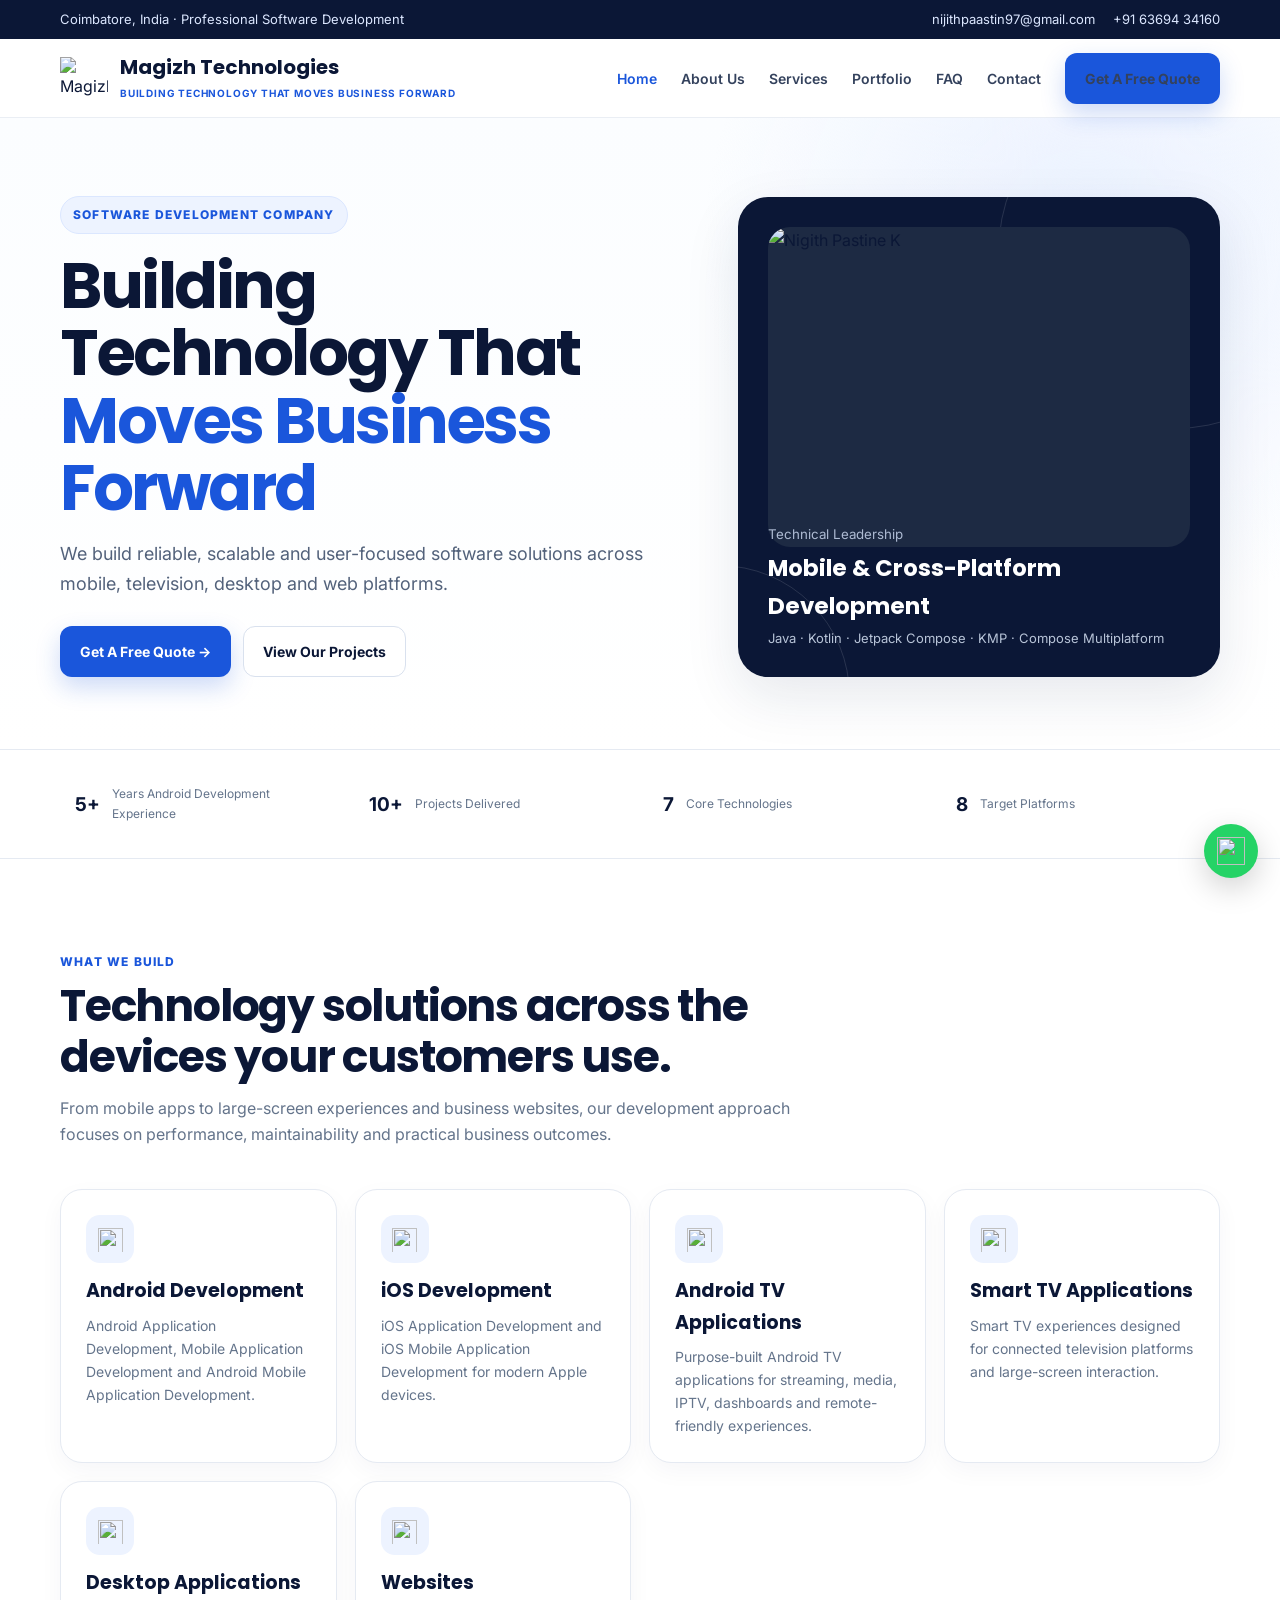
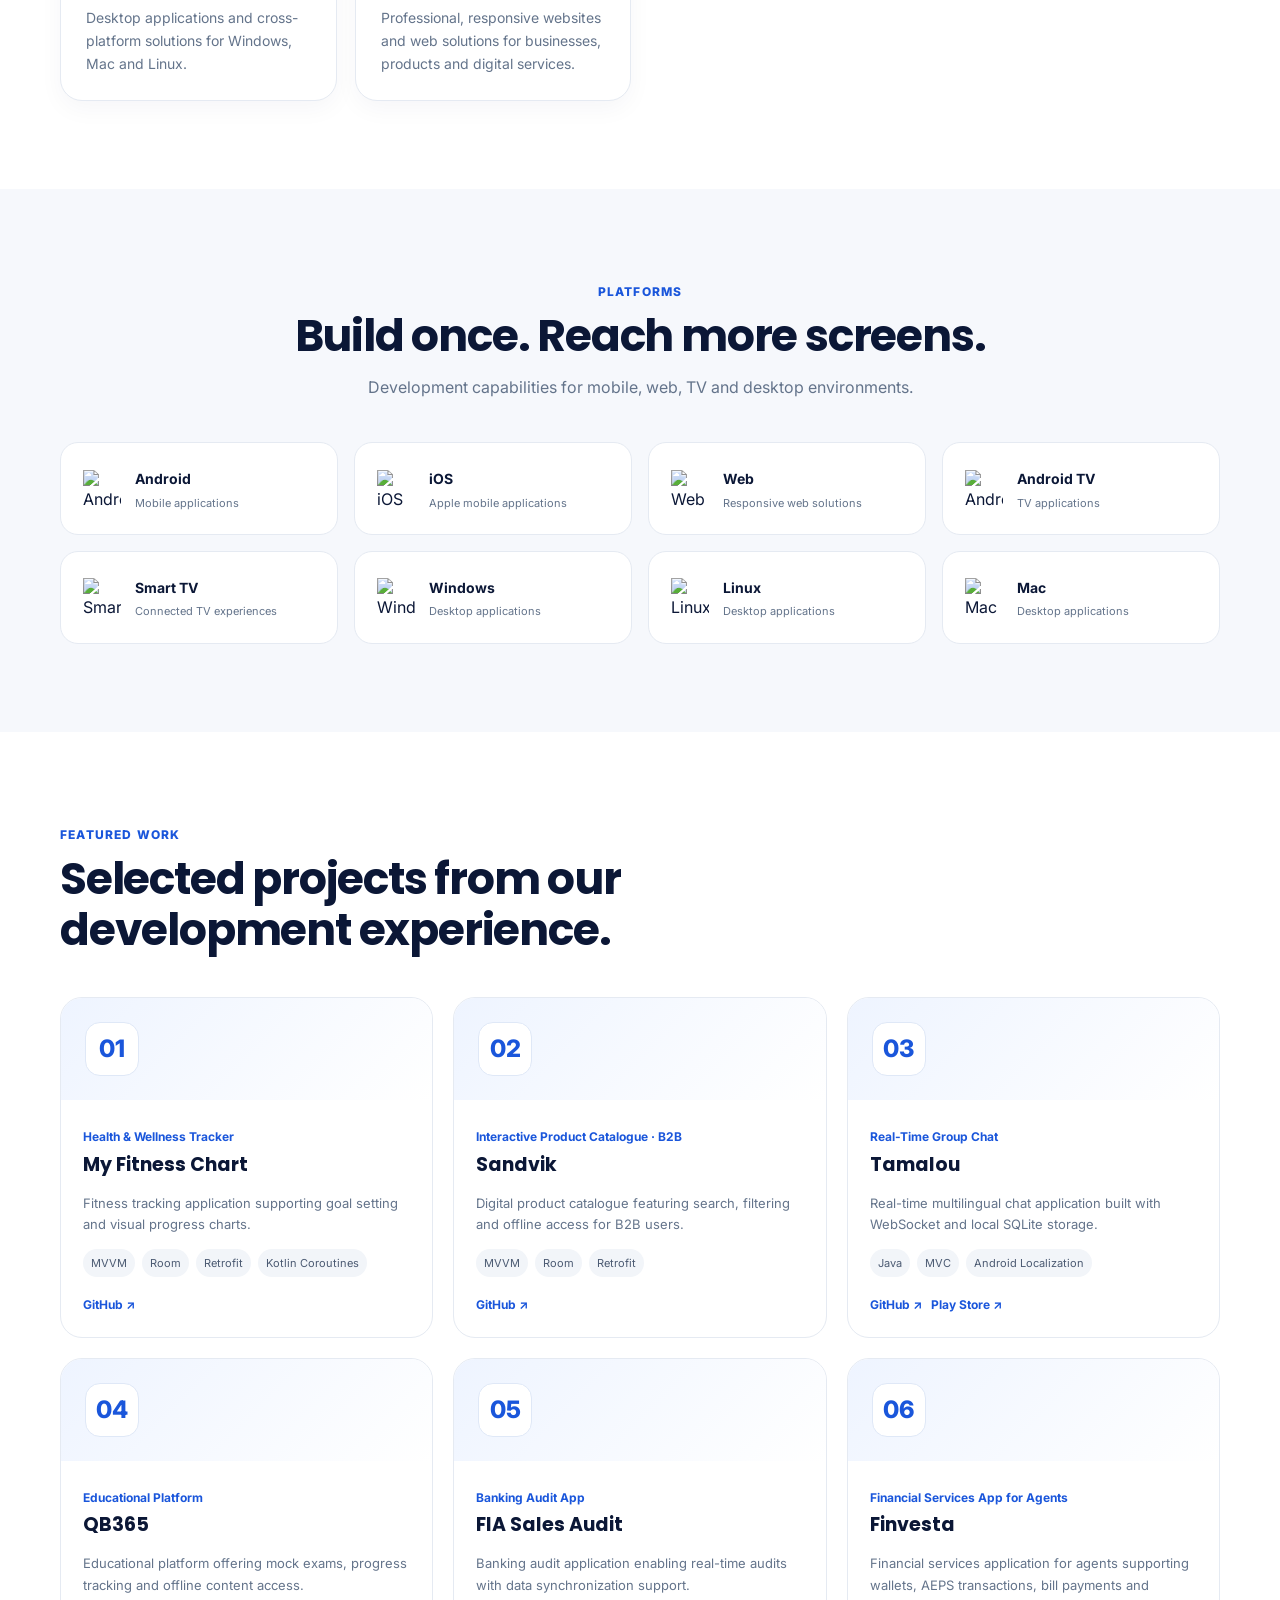
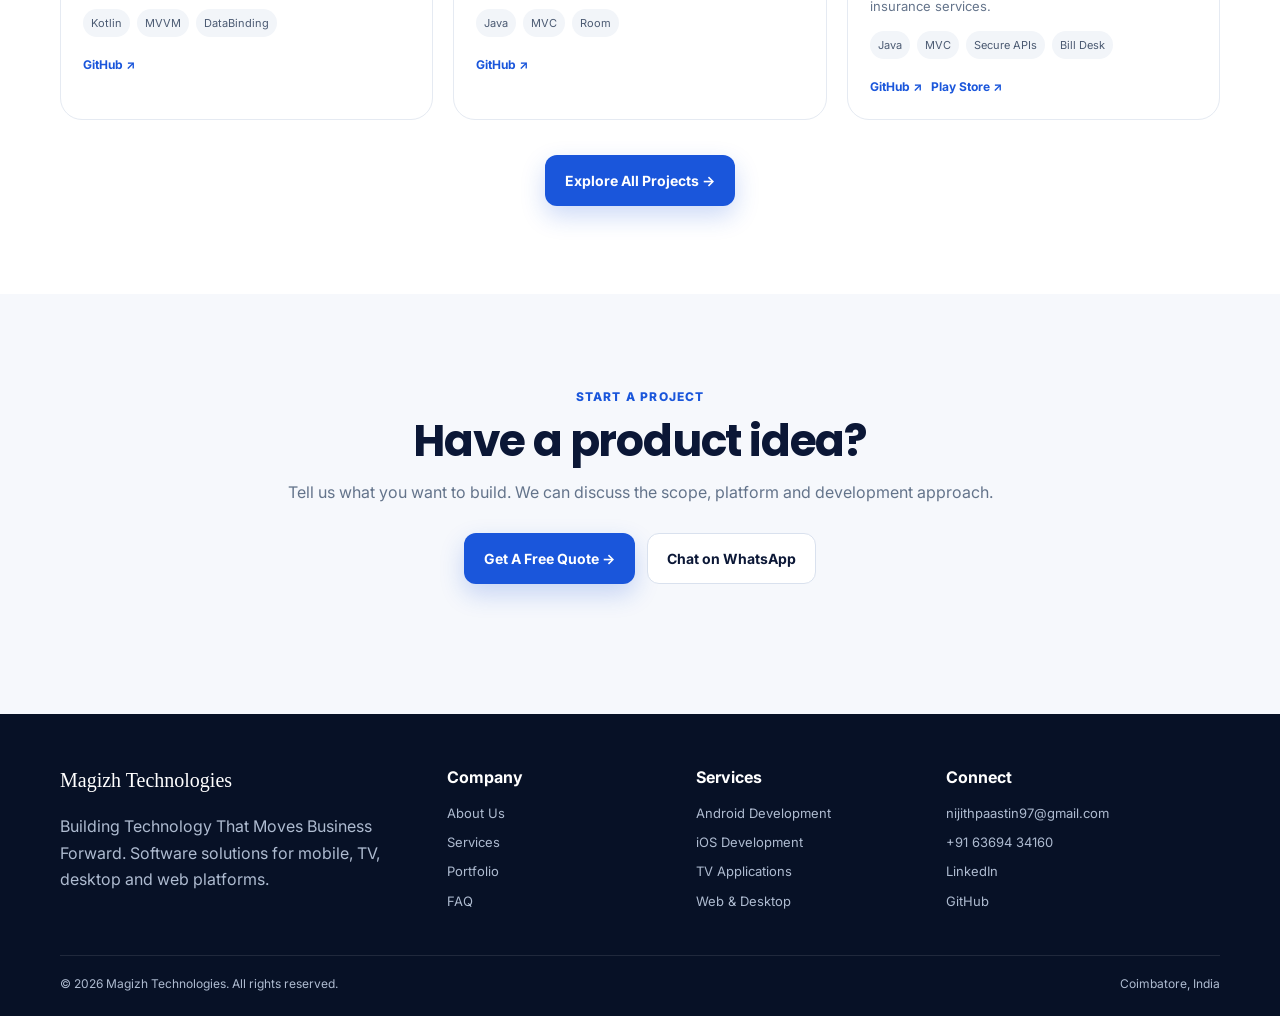
==== commit 5617d0d6: "Updated Commit" ====
--- a/index.html
+++ b/index.html
@@ -4,5 +4,5 @@
 <section class="section"><div class="container"><div class="section-head"><span class="kicker">What We Build</span><h2>Technology solutions across the devices your customers use.</h2><p>From mobile apps to large-screen experiences and business websites, our development approach focuses on performance, maintainability and practical business outcomes.</p></div><div class="cards"><article class="card"><div class="icon"><img src="https://cdn.simpleicons.org/android" alt="" width="25" height="25"></div><h3>Android Development</h3><p>Android Application Development, Mobile Application Development and Android Mobile Application Development.</p></article><article class="card"><div class="icon"><img src="https://cdn.simpleicons.org/apple" alt="" width="25" height="25"></div><h3>iOS Development</h3><p>iOS Application Development and iOS Mobile Application Development for modern Apple devices.</p></article><article class="card"><div class="icon"><img src="https://cdn.simpleicons.org/android" alt="" width="25" height="25"></div><h3>Android TV Applications</h3><p>Purpose-built Android TV applications for streaming, media, IPTV, dashboards and remote-friendly experiences.</p></article><article class="card"><div class="icon"><img src="https://cdn.simpleicons.org/googlechrome" alt="" width="25" height="25"></div><h3>Smart TV Applications</h3><p>Smart TV experiences designed for connected television platforms and large-screen interaction.</p></article><article class="card"><div class="icon"><img src="https://cdn.simpleicons.org/windows" alt="" width="25" height="25"></div><h3>Desktop Applications</h3><p>Desktop applications and cross-platform solutions for Windows, Mac and Linux.</p></article><article class="card"><div class="icon"><img src="https://cdn.simpleicons.org/googlechrome" alt="" width="25" height="25"></div><h3>Websites</h3><p>Professional, responsive websites and web solutions for businesses, products and digital services.</p></article></div></div></section>
 <section class="section soft"><div class="container"><div class="section-head center"><span class="kicker">Platforms</span><h2>Build once. Reach more screens.</h2><p>Development capabilities for mobile, web, TV and desktop environments.</p></div><div class="platform-grid"><div class="platform"><img src="https://cdn.simpleicons.org/android" alt="Android"><div><b>Android</b><span>Mobile applications</span></div></div><div class="platform"><img src="https://cdn.simpleicons.org/apple" alt="iOS"><div><b>iOS</b><span>Apple mobile applications</span></div></div><div class="platform"><img src="https://cdn.simpleicons.org/googlechrome" alt="Web"><div><b>Web</b><span>Responsive web solutions</span></div></div><div class="platform"><img src="https://cdn.simpleicons.org/android" alt="Android TV"><div><b>Android TV</b><span>TV applications</span></div></div><div class="platform"><img src="https://cdn.simpleicons.org/googlechrome" alt="Smart TV"><div><b>Smart TV</b><span>Connected TV experiences</span></div></div><div class="platform"><img src="https://cdn.simpleicons.org/windows" alt="Windows"><div><b>Windows</b><span>Desktop applications</span></div></div><div class="platform"><img src="https://cdn.simpleicons.org/linux" alt="Linux"><div><b>Linux</b><span>Desktop applications</span></div></div><div class="platform"><img src="https://cdn.simpleicons.org/apple" alt="Mac"><div><b>Mac</b><span>Desktop applications</span></div></div></div></div></section>
 <section class="section"><div class="container"><div class="section-head"><span class="kicker">Featured Work</span><h2>Selected projects from our development experience.</h2></div><div class="projects"><article class="project"><div class="project-top"><div class="mini-icon">01</div></div><div class="project-body"><span class="type">Health &amp; Wellness Tracker</span><h3>My Fitness Chart</h3><p>Fitness tracking application supporting goal setting and visual progress charts.</p><div class="tags"><span class="tag">MVVM</span><span class="tag">Room</span><span class="tag">Retrofit</span><span class="tag">Kotlin Coroutines</span></div><div class="project-links"><a href="https://github.com/nijith-paastin-k" target="_blank">GitHub ↗</a></div></div></article><article class="project"><div class="project-top"><div class="mini-icon">02</div></div><div class="project-body"><span class="type">Interactive Product Catalogue · B2B</span><h3>Sandvik</h3><p>Digital product catalogue featuring search, filtering and offline access for B2B users.</p><div class="tags"><span class="tag">MVVM</span><span class="tag">Room</span><span class="tag">Retrofit</span></div><div class="project-links"><a href="https://github.com/nijith-paastin-k/Sandvik" target="_blank">GitHub ↗</a></div></div></article><article class="project"><div class="project-top"><div class="mini-icon">03</div></div><div class="project-body"><span class="type">Real-Time Group Chat</span><h3>Tamalou</h3><p>Real-time multilingual chat application built with WebSocket and local SQLite storage.</p><div class="tags"><span class="tag">Java</span><span class="tag">MVC</span><span class="tag">Android Localization</span></div><div class="project-links"><a href="https://github.com/nijith-paastin-k/Tamalou" target="_blank">GitHub ↗</a><a href="https://play.google.com/store/apps/details?id=com.infiso.tamalou&hl=en-IN" target="_blank">Play Store ↗</a></div></div></article><article class="project"><div class="project-top"><div class="mini-icon">04</div></div><div class="project-body"><span class="type">Educational Platform</span><h3>QB365</h3><p>Educational platform offering mock exams, progress tracking and offline content access.</p><div class="tags"><span class="tag">Kotlin</span><span class="tag">MVVM</span><span class="tag">DataBinding</span></div><div class="project-links"><a href="https://github.com/nijith-paastin-k/QB--365" target="_blank">GitHub ↗</a></div></div></article><article class="project"><div class="project-top"><div class="mini-icon">05</div></div><div class="project-body"><span class="type">Banking Audit App</span><h3>FIA Sales Audit</h3><p>Banking audit application enabling real-time audits with data synchronization support.</p><div class="tags"><span class="tag">Java</span><span class="tag">MVC</span><span class="tag">Room</span></div><div class="project-links"><a href="https://github.com/nijith-paastin-k/Indian-Bank-Sales-Audit" target="_blank">GitHub ↗</a></div></div></article><article class="project"><div class="project-top"><div class="mini-icon">06</div></div><div class="project-body"><span class="type">Financial Services App for Agents</span><h3>Finvesta</h3><p>Financial services application for agents supporting wallets, AEPS transactions, bill payments and insurance services.</p><div class="tags"><span class="tag">Java</span><span class="tag">MVC</span><span class="tag">Secure APIs</span><span class="tag">Bill Desk</span></div><div class="project-links"><a href="https://github.com/nijith-paastin-k/FinvestaNew" target="_blank">GitHub ↗</a><a href="https://play.google.com/store/search?q=finvesta&c=apps&hl=en-IN" target="_blank">Play Store ↗</a></div></div></article></div><div class="actions" style="justify-content:center;margin-top:35px"><a class="btn btn-primary" href="portfolio.html">Explore All Projects →</a></div></div></section>
-<section class="section soft"><div class="container"><div class="section-head center"><span class="kicker">Start a Project</span><h2>Have a product idea?</h2><p>Tell us what you want to build. We can discuss the scope, platform and development approach.</p><div class="actions" style="justify-content:center"><a class="btn btn-primary" href="contact.html">Get A Free Quote →</a><a class="btn btn-outline" href="https://wa.me/916369434160" target="_blank">Chat on WhatsApp</a></div></div></div></section></main><footer><div class="container"><div class="footer-grid"><div><div class="footer-brand">Magizh Technologies</div><p>Building Technology That Moves Business Forward. Software solutions for mobile, TV, desktop and web platforms.</p></div><div><h4>Company</h4><a href="about.html">About Us</a><a href="services.html">Services</a><a href="portfolio.html">Portfolio</a><a href="faq.html">FAQ</a></div><div><h4>Services</h4><a href="services.html">Android Development</a><a href="services.html">iOS Development</a><a href="services.html">TV Applications</a><a href="services.html">Web & Desktop</a></div><div><h4>Connect</h4><a href="mailto:nijithpaastin97@gmail.com">nijithpaastin97@gmail.com</a><a href="tel:+916369434160">+91 63694 34160</a><a href="https://www.linkedin.com/in/nigith-pastine-k-633721241/" target="_blank">LinkedIn</a><a href="https://github.com/nijith-paastin-k" target="_blank">GitHub</a></div></div><div class="copy"><span>© 2025 Magizh Technologies. All rights reserved.</span><span>Coimbatore, India</span></div></div></footer>
+<section class="section soft"><div class="container"><div class="section-head center"><span class="kicker">Start a Project</span><h2>Have a product idea?</h2><p>Tell us what you want to build. We can discuss the scope, platform and development approach.</p><div class="actions" style="justify-content:center"><a class="btn btn-primary" href="contact.html">Get A Free Quote →</a><a class="btn btn-outline" href="https://wa.me/916369434160" target="_blank">Chat on WhatsApp</a></div></div></div></section></main><footer><div class="container"><div class="footer-grid"><div><div class="footer-brand">Magizh Technologies</div><p>Building Technology That Moves Business Forward. Software solutions for mobile, TV, desktop and web platforms.</p></div><div><h4>Company</h4><a href="about.html">About Us</a><a href="services.html">Services</a><a href="portfolio.html">Portfolio</a><a href="faq.html">FAQ</a></div><div><h4>Services</h4><a href="services.html">Android Development</a><a href="services.html">iOS Development</a><a href="services.html">TV Applications</a><a href="services.html">Web & Desktop</a></div><div><h4>Connect</h4><a href="mailto:nijithpaastin97@gmail.com">nijithpaastin97@gmail.com</a><a href="tel:+916369434160">+91 63694 34160</a><a href="https://www.linkedin.com/in/nigith-pastine-k-633721241/" target="_blank">LinkedIn</a><a href="https://github.com/nijith-paastin-k" target="_blank">GitHub</a></div></div><div class="copy"><span>© 2026 Magizh Technologies. All rights reserved.</span><span>Coimbatore, India</span></div></div></footer>
 <a class="whatsapp" href="https://wa.me/916369434160" target="_blank" aria-label="WhatsApp"><img src="https://cdn.simpleicons.org/whatsapp/ffffff" alt=""></a><script src="app.js"></script></body></html>
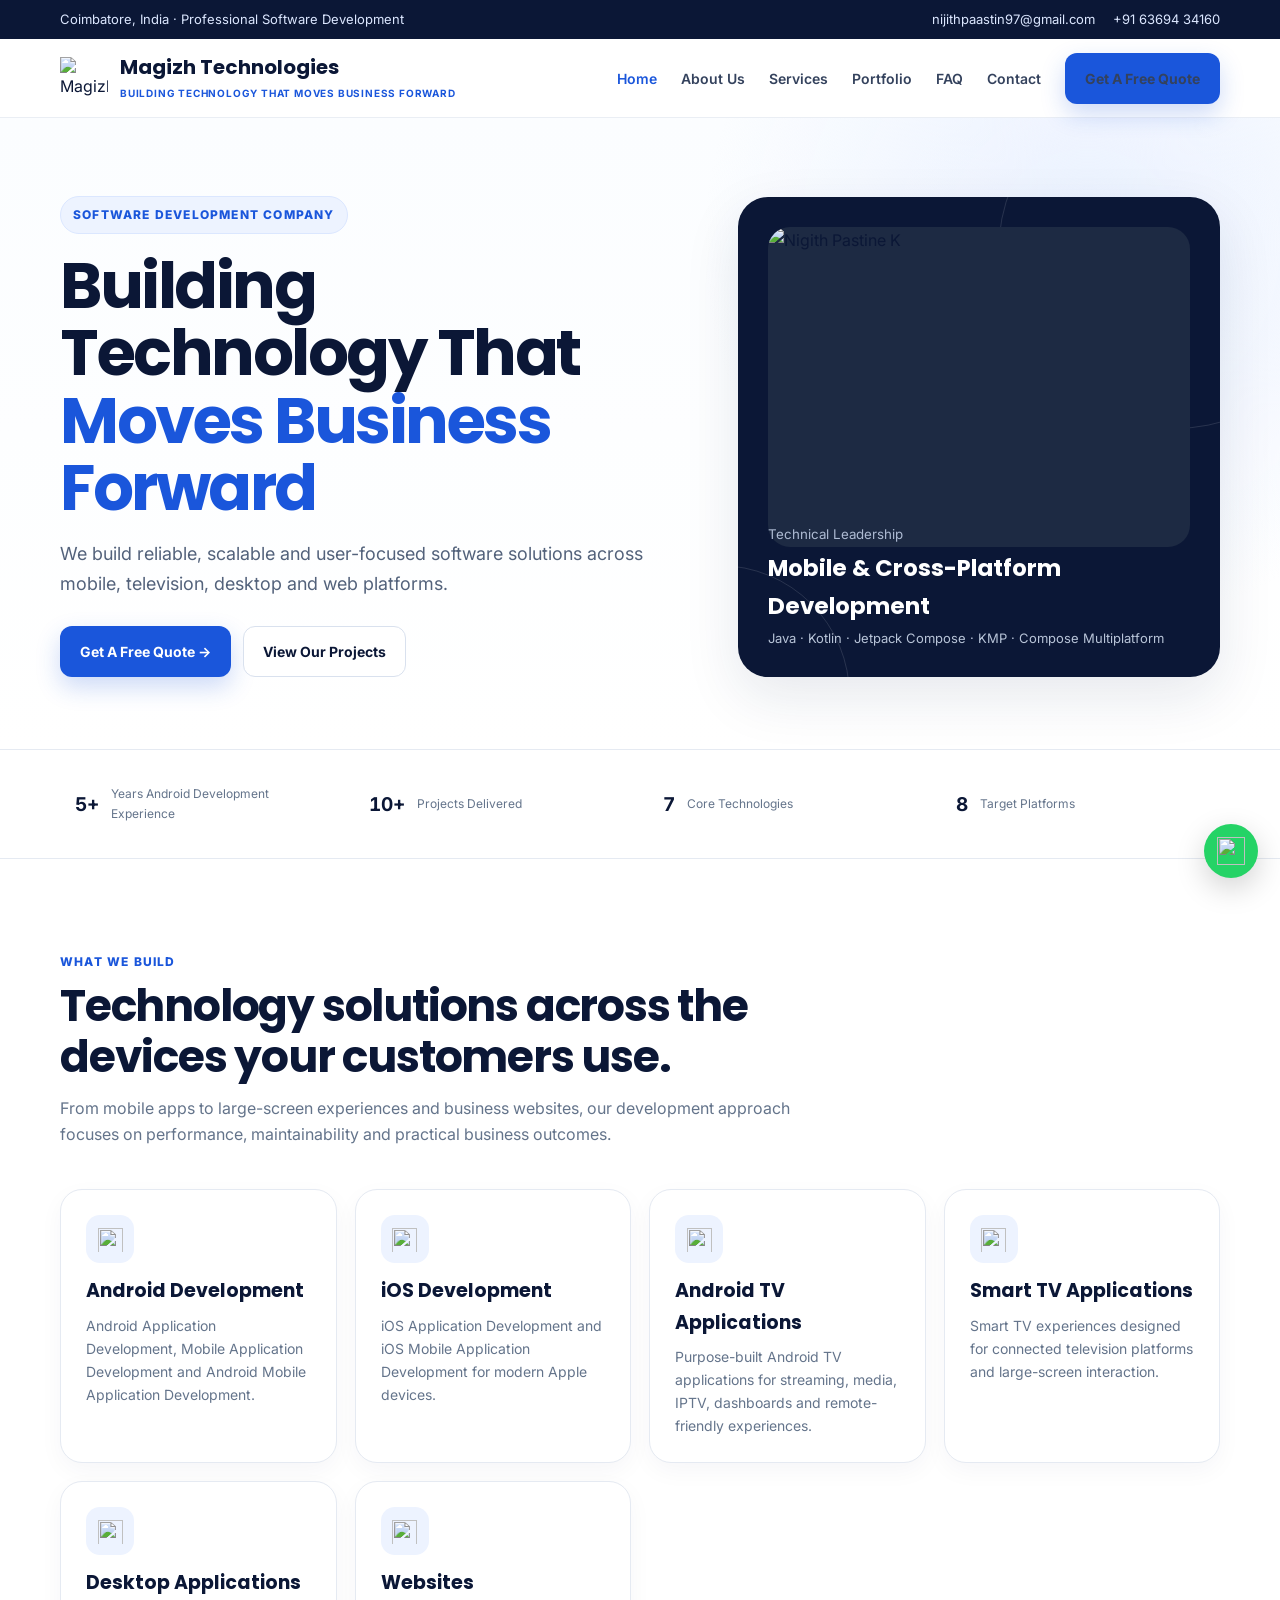
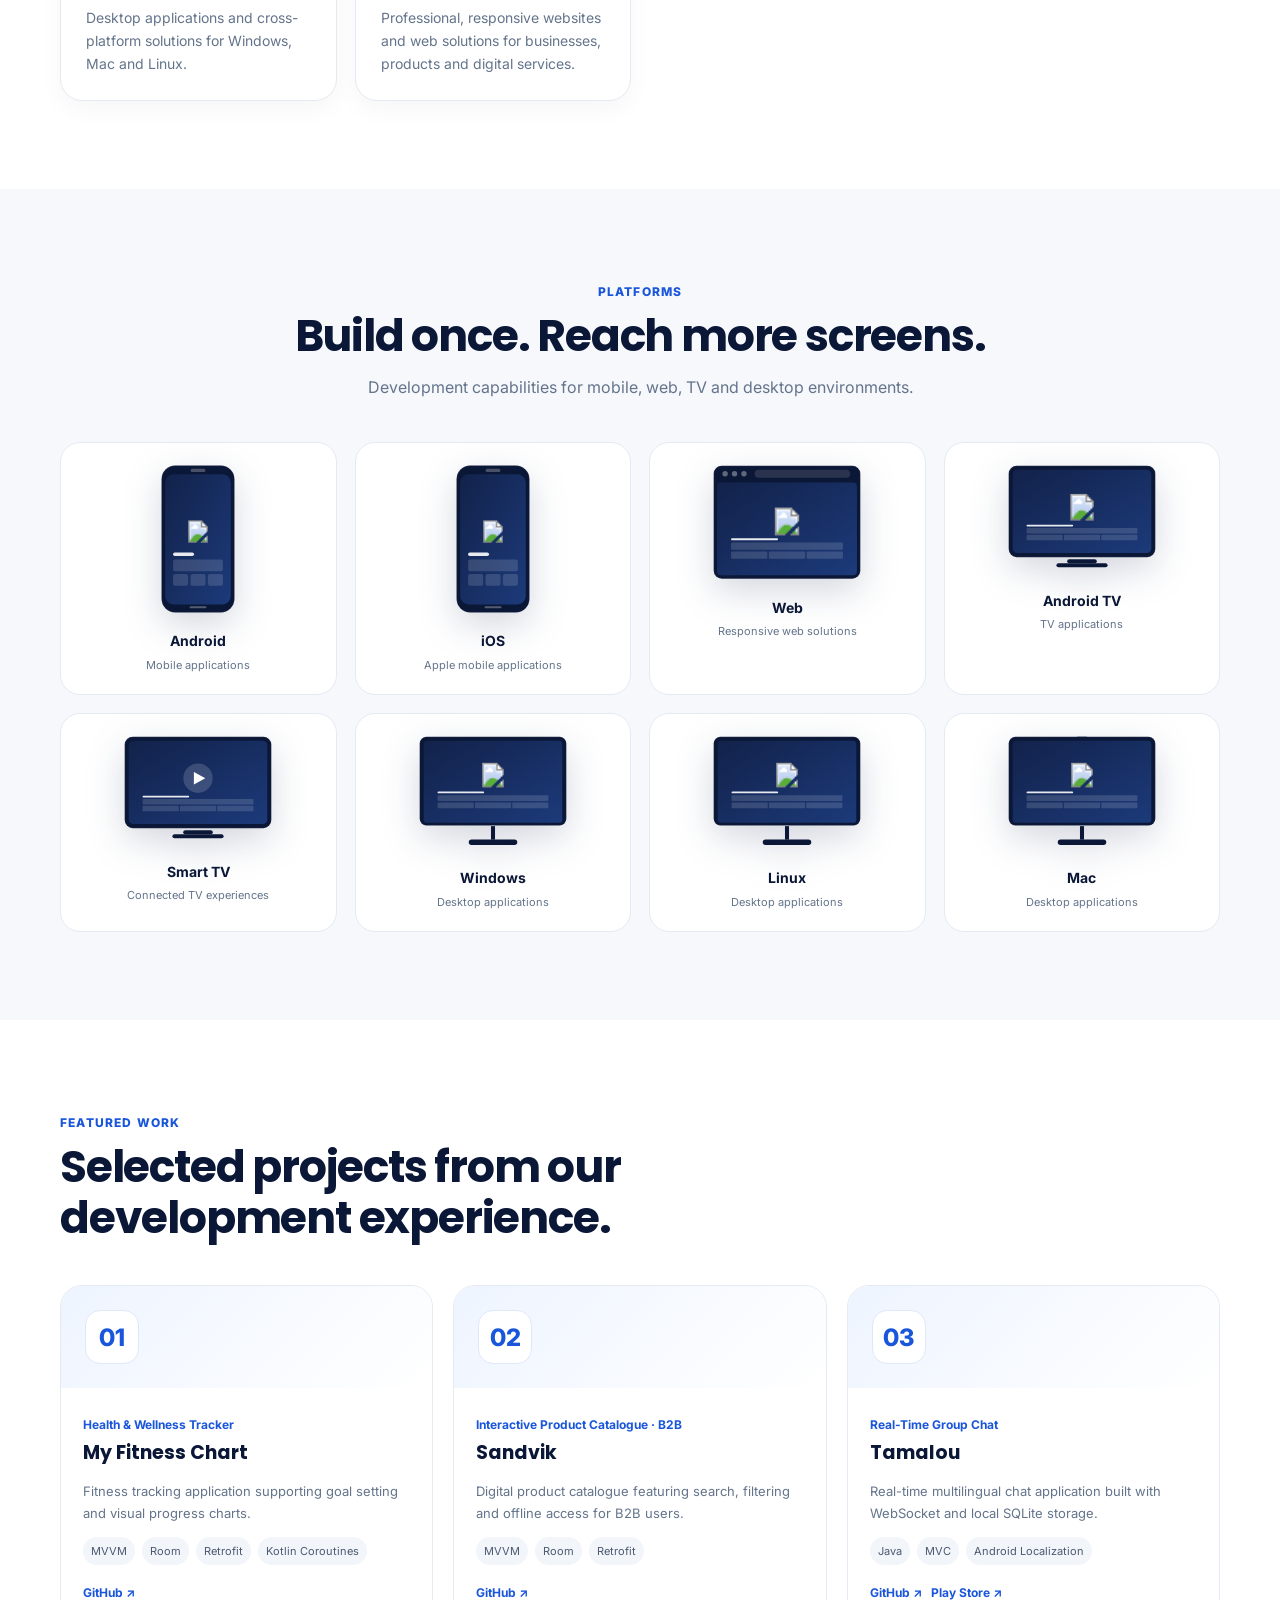
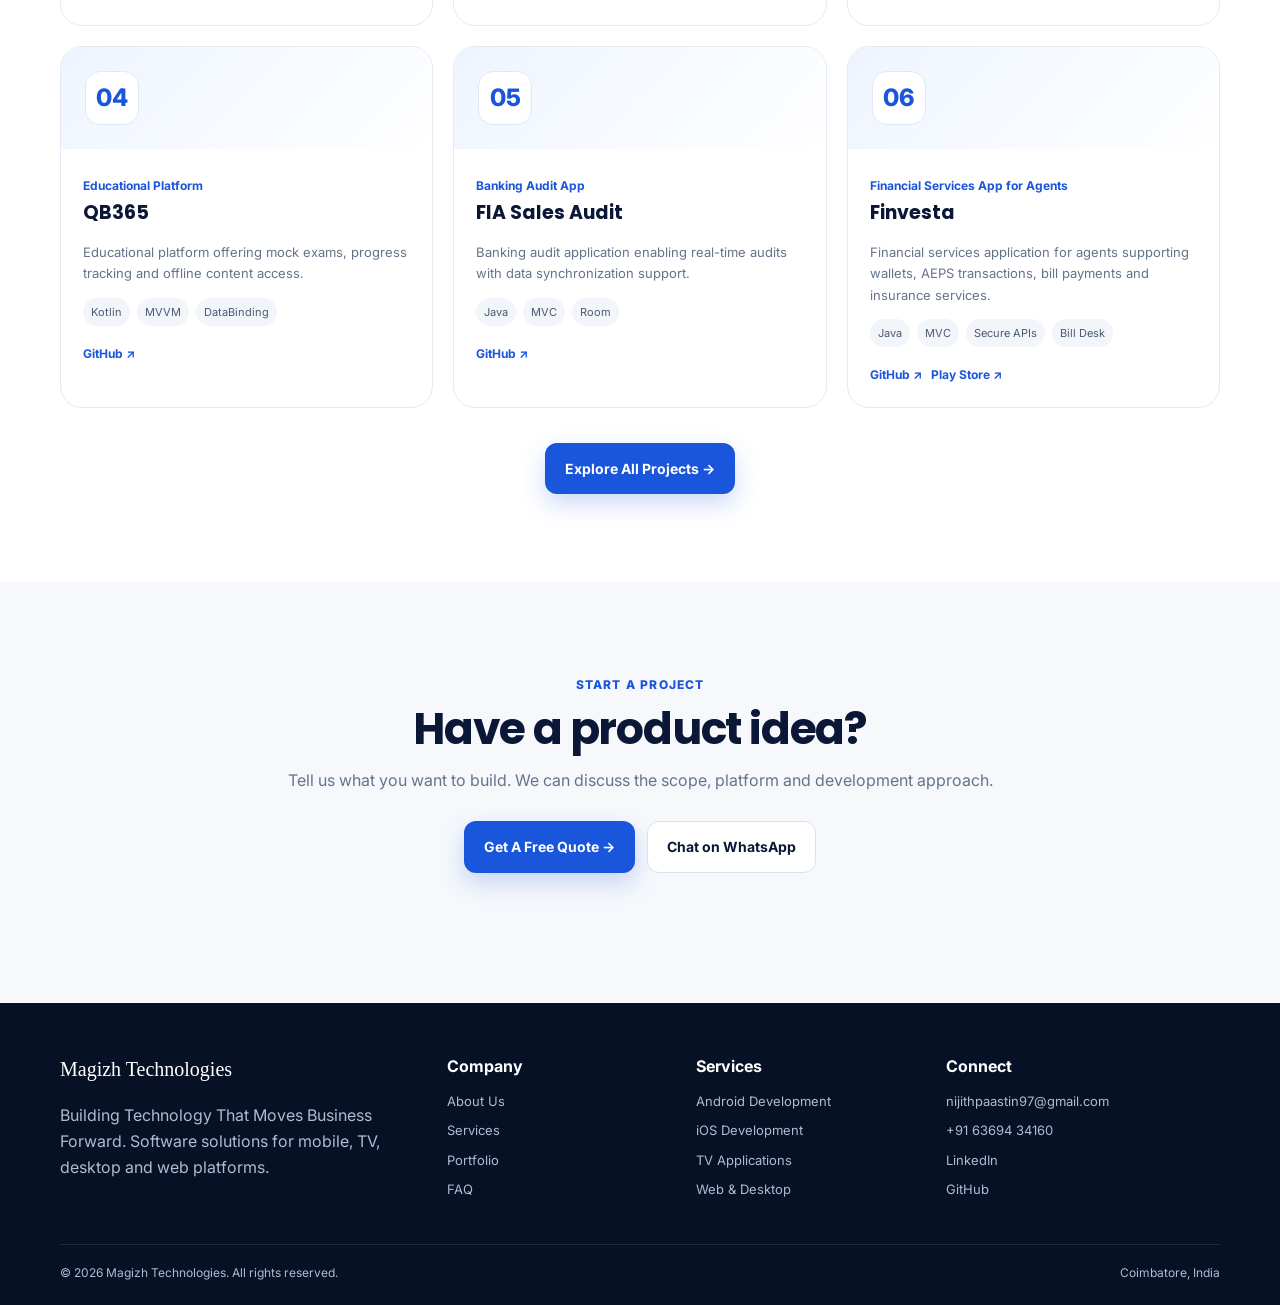
==== commit 3d7629e5: "Updated Bugs Fixes" ====
--- a/index.html
+++ b/index.html
@@ -1,8 +1,13 @@
-<!doctype html><html lang="en"><head><meta charset="utf-8"><meta name="viewport" content="width=device-width,initial-scale=1"><meta name="description" content="Magizh Technologies provides Android, iOS, TV, desktop and web development services."><title>Software Development Company | Magizh Technologies</title><link rel="stylesheet" href="style.css"></head><body><div class="topbar"><div class="container"><div>Coimbatore, India · Professional Software Development</div><div class="toplinks"><a href="mailto:nijithpaastin97@gmail.com">nijithpaastin97@gmail.com</a><a href="tel:+916369434160">+91 63694 34160</a></div></div></div>
-<header><div class="container nav"><a class="brand" href="index.html"><img src="assets/images/magizh-logo.png" alt="Magizh Technologies logo"><div><strong>Magizh Technologies</strong><span>BUILDING TECHNOLOGY THAT MOVES BUSINESS FORWARD</span></div></a><button class="menu" aria-label="Menu">☰</button><nav class="navlinks"><a class="active" href="index.html">Home</a><a class="" href="about.html">About Us</a><a class="" href="services.html">Services</a><a class="" href="portfolio.html">Portfolio</a><a class="" href="faq.html">FAQ</a><a class="" href="contact.html">Contact</a><a class="btn btn-primary" href="contact.html">Get A Free Quote</a></nav></div></header><main><section class="hero"><div class="container hero-grid"><div><span class="eyebrow">Software Development Company</span><h1>Building Technology That <em>Moves Business Forward</em></h1><p>We build reliable, scalable and user-focused software solutions across mobile, television, desktop and web platforms.</p><div class="actions"><a class="btn btn-primary" href="contact.html">Get A Free Quote →</a><a class="btn btn-outline" href="portfolio.html">View Our Projects</a></div></div><div class="hero-card"><div class="profile"><img src="assets/images/nigith-profile.jpg" alt="Nigith Pastine K"></div><div class="hero-card-bottom"><small>Technical Leadership</small><h3>Mobile & Cross-Platform Development</h3><p>Java · Kotlin · Jetpack Compose · KMP · Compose Multiplatform</p></div></div></div></section>
-<section class="trust"><div class="container trust-grid"><div class="trust-item"><b>5+</b><span>Years Android Development Experience</span></div><div class="trust-item"><b>10+</b><span>Projects Delivered</span></div><div class="trust-item"><b>7</b><span>Core Technologies</span></div><div class="trust-item"><b>8</b><span>Target Platforms</span></div></div></section>
+<!doctype html><html lang="en"><head><meta charset="utf-8"><meta name="viewport" content="width=device-width,initial-scale=1"><meta name="description" content="Magizh Technologies provides Android, iOS, TV, desktop and web development services."><title>Software Development Company | Magizh Technologies</title><link rel="stylesheet" href="style.css">
+<link rel="icon" type="image/png" href="assets/images/favicon.png">
+<link rel="apple-touch-icon" href="assets/images/apple-touch-icon.png">
+<meta name="theme-color" content="#0b1736"></head><body>
+<div class="scroll-progress"><div class="scroll-progress-bar" id="scrollProgress"></div></div><div class="topbar"><div class="container"><div>Coimbatore, India · Professional Software Development</div><div class="toplinks"><a href="mailto:nijithpaastin97@gmail.com">nijithpaastin97@gmail.com</a><a href="tel:+916369434160">+91 63694 34160</a></div></div></div>
+<header><div class="container nav"><a class="brand" href="index.html"><img src="assets/images/magizh-logo.png" alt="Magizh Technologies logo"><div><strong>Magizh Technologies</strong><span>BUILDING TECHNOLOGY THAT MOVES BUSINESS FORWARD</span></div></a><button class="menu" id="menuBtn" aria-label="Menu" aria-expanded="false"><span></span><span></span><span></span></button><nav class="navlinks"><a class="active" href="index.html">Home</a><a class="" href="about.html">About Us</a><a class="" href="services.html">Services</a><a class="" href="portfolio.html">Portfolio</a><a class="" href="faq.html">FAQ</a><a class="" href="contact.html">Contact</a><a class="btn btn-primary" href="contact.html">Get A Free Quote</a></nav></div></header><main><section class="hero"><div class="container hero-grid"><div><span class="eyebrow">Software Development Company</span><h1>Building Technology That <em>Moves Business Forward</em></h1><p>We build reliable, scalable and user-focused software solutions across mobile, television, desktop and web platforms.</p><div class="actions"><a class="btn btn-primary" href="contact.html">Get A Free Quote →</a><a class="btn btn-outline" href="portfolio.html">View Our Projects</a></div></div><div class="hero-card"><div class="profile"><img src="assets/images/nigith-profile.jpg" alt="Nigith Pastine K"></div><div class="hero-card-bottom"><small>Technical Leadership</small><h3>Mobile & Cross-Platform Development</h3><p>Java · Kotlin · Jetpack Compose · KMP · Compose Multiplatform</p></div></div></div></section>
+<section class="trust"><div class="container trust-grid"><div class="trust-item"><b data-count="5" data-suffix="+">0</b><span>Years Android Development Experience</span></div><div class="trust-item"><b data-count="10" data-suffix="+">0</b><span>Projects Delivered</span></div><div class="trust-item"><b data-count="7" data-suffix="">0</b><span>Core Technologies</span></div><div class="trust-item"><b data-count="8" data-suffix="">0</b><span>Target Platforms</span></div></div></section>
 <section class="section"><div class="container"><div class="section-head"><span class="kicker">What We Build</span><h2>Technology solutions across the devices your customers use.</h2><p>From mobile apps to large-screen experiences and business websites, our development approach focuses on performance, maintainability and practical business outcomes.</p></div><div class="cards"><article class="card"><div class="icon"><img src="https://cdn.simpleicons.org/android" alt="" width="25" height="25"></div><h3>Android Development</h3><p>Android Application Development, Mobile Application Development and Android Mobile Application Development.</p></article><article class="card"><div class="icon"><img src="https://cdn.simpleicons.org/apple" alt="" width="25" height="25"></div><h3>iOS Development</h3><p>iOS Application Development and iOS Mobile Application Development for modern Apple devices.</p></article><article class="card"><div class="icon"><img src="https://cdn.simpleicons.org/android" alt="" width="25" height="25"></div><h3>Android TV Applications</h3><p>Purpose-built Android TV applications for streaming, media, IPTV, dashboards and remote-friendly experiences.</p></article><article class="card"><div class="icon"><img src="https://cdn.simpleicons.org/googlechrome" alt="" width="25" height="25"></div><h3>Smart TV Applications</h3><p>Smart TV experiences designed for connected television platforms and large-screen interaction.</p></article><article class="card"><div class="icon"><img src="https://cdn.simpleicons.org/windows" alt="" width="25" height="25"></div><h3>Desktop Applications</h3><p>Desktop applications and cross-platform solutions for Windows, Mac and Linux.</p></article><article class="card"><div class="icon"><img src="https://cdn.simpleicons.org/googlechrome" alt="" width="25" height="25"></div><h3>Websites</h3><p>Professional, responsive websites and web solutions for businesses, products and digital services.</p></article></div></div></section>
-<section class="section soft"><div class="container"><div class="section-head center"><span class="kicker">Platforms</span><h2>Build once. Reach more screens.</h2><p>Development capabilities for mobile, web, TV and desktop environments.</p></div><div class="platform-grid"><div class="platform"><img src="https://cdn.simpleicons.org/android" alt="Android"><div><b>Android</b><span>Mobile applications</span></div></div><div class="platform"><img src="https://cdn.simpleicons.org/apple" alt="iOS"><div><b>iOS</b><span>Apple mobile applications</span></div></div><div class="platform"><img src="https://cdn.simpleicons.org/googlechrome" alt="Web"><div><b>Web</b><span>Responsive web solutions</span></div></div><div class="platform"><img src="https://cdn.simpleicons.org/android" alt="Android TV"><div><b>Android TV</b><span>TV applications</span></div></div><div class="platform"><img src="https://cdn.simpleicons.org/googlechrome" alt="Smart TV"><div><b>Smart TV</b><span>Connected TV experiences</span></div></div><div class="platform"><img src="https://cdn.simpleicons.org/windows" alt="Windows"><div><b>Windows</b><span>Desktop applications</span></div></div><div class="platform"><img src="https://cdn.simpleicons.org/linux" alt="Linux"><div><b>Linux</b><span>Desktop applications</span></div></div><div class="platform"><img src="https://cdn.simpleicons.org/apple" alt="Mac"><div><b>Mac</b><span>Desktop applications</span></div></div></div></div></section>
+<section class="section soft"><div class="container"><div class="section-head center"><span class="kicker">Platforms</span><h2>Build once. Reach more screens.</h2><p>Development capabilities for mobile, web, TV and desktop environments.</p></div><div class="device-grid"><div class="device-card" style="--d:0"><div class="device-visual phone"><svg viewBox="0 0 140 280" xmlns="http://www.w3.org/2000/svg" role="img" aria-label="device mockup">  <defs><linearGradient id="gAndroid" x1="0" y1="0" x2="1" y2="1">      <stop offset="0" stop-color="#12224a"/>      <stop offset="1" stop-color="#1c3a7a"/>    </linearGradient></defs>  <rect x="1" y="1" width="138" height="278" rx="26" fill="#0b1736"/>  <rect x="1" y="1" width="138" height="278" rx="26" fill="none" stroke="rgba(255,255,255,.08)" stroke-width="1.5"/>  <rect x="8" y="17.6" width="124.0" height="246.4" rx="16" fill="url(#gAndroid)"/>  <rect x="56.0" y="7.2" width="28" height="6" rx="3" fill="rgba(255,255,255,.25)"/>  <rect x="22.88" y="165.44" width="39.6" height="6.7" rx="3.3" fill="rgba(255,255,255,.9)"/><rect x="22.88" y="178.7" width="94.2" height="22.2" rx="3.7" fill="rgba(255,255,255,.14)"/><rect x="22.9" y="206.1" width="28.5" height="22.2" rx="3.7" fill="rgba(255,255,255,.14)"/><rect x="55.8" y="206.1" width="28.5" height="22.2" rx="3.7" fill="rgba(255,255,255,.14)"/><rect x="88.7" y="206.1" width="28.5" height="22.2" rx="3.7" fill="rgba(255,255,255,.14)"/>  <image href="https://cdn.simpleicons.org/android/8FD13F" x="48.9" y="104.9" width="42.2" height="42.2"/>  <rect x="54.0" y="267.2" width="32" height="4" rx="2" fill="rgba(255,255,255,.3)"/></svg></div><div><b>Android</b><span>Mobile applications</span></div></div><div class="device-card" style="--d:1"><div class="device-visual phone"><svg viewBox="0 0 140 280" xmlns="http://www.w3.org/2000/svg" role="img" aria-label="device mockup">  <defs><linearGradient id="gIos" x1="0" y1="0" x2="1" y2="1">      <stop offset="0" stop-color="#12224a"/>      <stop offset="1" stop-color="#1c3a7a"/>    </linearGradient></defs>  <rect x="1" y="1" width="138" height="278" rx="26" fill="#0b1736"/>  <rect x="1" y="1" width="138" height="278" rx="26" fill="none" stroke="rgba(255,255,255,.08)" stroke-width="1.5"/>  <rect x="8" y="17.6" width="124.0" height="246.4" rx="16" fill="url(#gIos)"/>  <rect x="56.0" y="7.2" width="28" height="6" rx="3" fill="rgba(255,255,255,.25)"/>  <rect x="22.88" y="165.44" width="39.6" height="6.7" rx="3.3" fill="rgba(255,255,255,.9)"/><rect x="22.88" y="178.7" width="94.2" height="22.2" rx="3.7" fill="rgba(255,255,255,.14)"/><rect x="22.9" y="206.1" width="28.5" height="22.2" rx="3.7" fill="rgba(255,255,255,.14)"/><rect x="55.8" y="206.1" width="28.5" height="22.2" rx="3.7" fill="rgba(255,255,255,.14)"/><rect x="88.7" y="206.1" width="28.5" height="22.2" rx="3.7" fill="rgba(255,255,255,.14)"/>  <image href="https://cdn.simpleicons.org/apple/ffffff" x="48.9" y="104.9" width="42.2" height="42.2"/>  <rect x="54.0" y="267.2" width="32" height="4" rx="2" fill="rgba(255,255,255,.3)"/></svg></div><div><b>iOS</b><span>Apple mobile applications</span></div></div><div class="device-card" style="--d:2"><div class="device-visual wide"><svg viewBox="0 0 220 170" xmlns="http://www.w3.org/2000/svg" role="img" aria-label="browser mockup">  <defs><linearGradient id="gWeb" x1="0" y1="0" x2="1" y2="1">      <stop offset="0" stop-color="#12224a"/>      <stop offset="1" stop-color="#1c3a7a"/>    </linearGradient></defs>  <rect x="1" y="1" width="218" height="168" rx="12" fill="#0b1736"/>  <rect x="1" y="1" width="218" height="168" rx="12" fill="none" stroke="rgba(255,255,255,.08)" stroke-width="1.5"/>  <circle cx="18" cy="13.0" r="4" fill="rgba(255,255,255,.35)"/>  <circle cx="32" cy="13.0" r="4" fill="rgba(255,255,255,.35)"/>  <circle cx="46" cy="13.0" r="4" fill="rgba(255,255,255,.35)"/>  <rect x="62" y="7.0" width="142" height="12" rx="6" fill="rgba(255,255,255,.12)"/>  <rect x="6" y="26" width="208.0" height="138.0" rx="6" fill="url(#gWeb)"/>  <rect x="26.8" y="108.8" width="69.9" height="3.2" rx="1.6" fill="rgba(255,255,255,.9)"/><rect x="26.8" y="115.3" width="166.4" height="10.8" rx="1.8" fill="rgba(255,255,255,.14)"/><rect x="26.8" y="128.5" width="54.0" height="10.8" rx="1.8" fill="rgba(255,255,255,.14)"/><rect x="83.0" y="128.5" width="54.0" height="10.8" rx="1.8" fill="rgba(255,255,255,.14)"/><rect x="139.2" y="128.5" width="54.0" height="10.8" rx="1.8" fill="rgba(255,255,255,.14)"/>  <image href="https://cdn.simpleicons.org/googlechrome/ffffff" x="89.3" y="63.3" width="41.4" height="41.4"/></svg></div><div><b>Web</b><span>Responsive web solutions</span></div></div><div class="device-card" style="--d:3"><div class="device-visual wide"><svg viewBox="0 0 220 160" xmlns="http://www.w3.org/2000/svg" role="img" aria-label="tv mockup">  <defs><linearGradient id="gAtv" x1="0" y1="0" x2="1" y2="1">      <stop offset="0" stop-color="#12224a"/>      <stop offset="1" stop-color="#1c3a7a"/>    </linearGradient></defs>  <rect x="1" y="1" width="218" height="136" rx="12" fill="#0b1736"/>  <rect x="1" y="1" width="218" height="136" rx="12" fill="none" stroke="rgba(255,255,255,.08)" stroke-width="1.5"/>  <rect x="7" y="7" width="206.0" height="124.0" rx="7" fill="url(#gAtv)"/>  <rect x="27.6" y="88.84" width="69.2" height="2.5" rx="1.2" fill="rgba(255,255,255,.9)"/><rect x="27.6" y="93.8" width="164.8" height="8.2" rx="1.4" fill="rgba(255,255,255,.14)"/><rect x="27.6" y="103.8" width="53.8" height="8.2" rx="1.4" fill="rgba(255,255,255,.14)"/><rect x="83.1" y="103.8" width="53.8" height="8.2" rx="1.4" fill="rgba(255,255,255,.14)"/><rect x="138.6" y="103.8" width="53.8" height="8.2" rx="1.4" fill="rgba(255,255,255,.14)"/>    <image href="https://cdn.simpleicons.org/android/8FD13F" x="90.2" y="43.0" width="39.7" height="39.7"/>  <rect x="88.0" y="140" width="44" height="6" rx="3" fill="#0b1736"/>  <rect x="72.0" y="146" width="76" height="6" rx="3" fill="#0b1736"/></svg></div><div><b>Android TV</b><span>TV applications</span></div></div><div class="device-card" style="--d:4"><div class="device-visual wide"><svg viewBox="0 0 220 160" xmlns="http://www.w3.org/2000/svg" role="img" aria-label="tv mockup">  <defs><linearGradient id="gStv" x1="0" y1="0" x2="1" y2="1">      <stop offset="0" stop-color="#12224a"/>      <stop offset="1" stop-color="#1c3a7a"/>    </linearGradient></defs>  <rect x="1" y="1" width="218" height="136" rx="12" fill="#0b1736"/>  <rect x="1" y="1" width="218" height="136" rx="12" fill="none" stroke="rgba(255,255,255,.08)" stroke-width="1.5"/>  <rect x="7" y="7" width="206.0" height="124.0" rx="7" fill="url(#gStv)"/>  <rect x="27.6" y="88.84" width="69.2" height="2.5" rx="1.2" fill="rgba(255,255,255,.9)"/><rect x="27.6" y="93.8" width="164.8" height="8.2" rx="1.4" fill="rgba(255,255,255,.14)"/><rect x="27.6" y="103.8" width="53.8" height="8.2" rx="1.4" fill="rgba(255,255,255,.14)"/><rect x="83.1" y="103.8" width="53.8" height="8.2" rx="1.4" fill="rgba(255,255,255,.14)"/><rect x="138.6" y="103.8" width="53.8" height="8.2" rx="1.4" fill="rgba(255,255,255,.14)"/>  <circle cx="110.0" cy="62.8" r="21.8" fill="rgba(255,255,255,.16)"/>  <path d="M 103.9 53.6 L 120.9 62.8 L 103.9 72.0 Z" fill="#fff"/>    <rect x="88.0" y="140" width="44" height="6" rx="3" fill="#0b1736"/>  <rect x="72.0" y="146" width="76" height="6" rx="3" fill="#0b1736"/></svg></div><div><b>Smart TV</b><span>Connected TV experiences</span></div></div><div class="device-card" style="--d:5"><div class="device-visual wide"><svg viewBox="0 0 220 170" xmlns="http://www.w3.org/2000/svg" role="img" aria-label="desktop mockup">  <defs><linearGradient id="gWin" x1="0" y1="0" x2="1" y2="1">      <stop offset="0" stop-color="#12224a"/>      <stop offset="1" stop-color="#1c3a7a"/>    </linearGradient></defs>  <rect x="1" y="1" width="218" height="132" rx="10" fill="#0b1736"/>  <rect x="1" y="1" width="218" height="132" rx="10" fill="none" stroke="rgba(255,255,255,.08)" stroke-width="1.5"/>    <rect x="7" y="7" width="206.0" height="122.0" rx="5" fill="url(#gWin)"/>  <rect x="27.6" y="82.64" width="69.2" height="2.6" rx="1.3" fill="rgba(255,255,255,.9)"/><rect x="27.6" y="87.9" width="164.8" height="8.8" rx="1.5" fill="rgba(255,255,255,.14)"/><rect x="27.6" y="98.7" width="53.8" height="8.8" rx="1.5" fill="rgba(255,255,255,.14)"/><rect x="83.1" y="98.7" width="53.8" height="8.8" rx="1.5" fill="rgba(255,255,255,.14)"/><rect x="138.6" y="98.7" width="53.8" height="8.8" rx="1.5" fill="rgba(255,255,255,.14)"/>  <image href="https://cdn.simpleicons.org/windows/00A4EF" x="91.7" y="39.9" width="36.6" height="36.6"/>  <rect x="107.0" y="134" width="6" height="20" fill="#0b1736"/>  <rect x="74.0" y="154" width="72" height="8" rx="4" fill="#0b1736"/></svg></div><div><b>Windows</b><span>Desktop applications</span></div></div><div class="device-card" style="--d:6"><div class="device-visual wide"><svg viewBox="0 0 220 170" xmlns="http://www.w3.org/2000/svg" role="img" aria-label="desktop mockup">  <defs><linearGradient id="gLinux" x1="0" y1="0" x2="1" y2="1">      <stop offset="0" stop-color="#12224a"/>      <stop offset="1" stop-color="#1c3a7a"/>    </linearGradient></defs>  <rect x="1" y="1" width="218" height="132" rx="10" fill="#0b1736"/>  <rect x="1" y="1" width="218" height="132" rx="10" fill="none" stroke="rgba(255,255,255,.08)" stroke-width="1.5"/>    <rect x="7" y="7" width="206.0" height="122.0" rx="5" fill="url(#gLinux)"/>  <rect x="27.6" y="82.64" width="69.2" height="2.6" rx="1.3" fill="rgba(255,255,255,.9)"/><rect x="27.6" y="87.9" width="164.8" height="8.8" rx="1.5" fill="rgba(255,255,255,.14)"/><rect x="27.6" y="98.7" width="53.8" height="8.8" rx="1.5" fill="rgba(255,255,255,.14)"/><rect x="83.1" y="98.7" width="53.8" height="8.8" rx="1.5" fill="rgba(255,255,255,.14)"/><rect x="138.6" y="98.7" width="53.8" height="8.8" rx="1.5" fill="rgba(255,255,255,.14)"/>  <image href="https://cdn.simpleicons.org/linux/ffffff" x="91.7" y="39.9" width="36.6" height="36.6"/>  <rect x="107.0" y="134" width="6" height="20" fill="#0b1736"/>  <rect x="74.0" y="154" width="72" height="8" rx="4" fill="#0b1736"/></svg></div><div><b>Linux</b><span>Desktop applications</span></div></div><div class="device-card" style="--d:7"><div class="device-visual wide"><svg viewBox="0 0 220 170" xmlns="http://www.w3.org/2000/svg" role="img" aria-label="desktop mockup">  <defs><linearGradient id="gMac" x1="0" y1="0" x2="1" y2="1">      <stop offset="0" stop-color="#12224a"/>      <stop offset="1" stop-color="#1c3a7a"/>    </linearGradient></defs>  <rect x="1" y="1" width="218" height="132" rx="10" fill="#0b1736"/>  <rect x="1" y="1" width="218" height="132" rx="10" fill="none" stroke="rgba(255,255,255,.08)" stroke-width="1.5"/>  <rect x="100.0" y="1" width="20" height="7" rx="3.5" fill="#0b1736"/>  <rect x="7" y="7" width="206.0" height="122.0" rx="5" fill="url(#gMac)"/>  <rect x="27.6" y="82.64" width="69.2" height="2.6" rx="1.3" fill="rgba(255,255,255,.9)"/><rect x="27.6" y="87.9" width="164.8" height="8.8" rx="1.5" fill="rgba(255,255,255,.14)"/><rect x="27.6" y="98.7" width="53.8" height="8.8" rx="1.5" fill="rgba(255,255,255,.14)"/><rect x="83.1" y="98.7" width="53.8" height="8.8" rx="1.5" fill="rgba(255,255,255,.14)"/><rect x="138.6" y="98.7" width="53.8" height="8.8" rx="1.5" fill="rgba(255,255,255,.14)"/>  <image href="https://cdn.simpleicons.org/apple/ffffff" x="91.7" y="39.9" width="36.6" height="36.6"/>  <rect x="107.0" y="134" width="6" height="20" fill="#0b1736"/>  <rect x="74.0" y="154" width="72" height="8" rx="4" fill="#0b1736"/></svg></div><div><b>Mac</b><span>Desktop applications</span></div></div></div></div></section>
 <section class="section"><div class="container"><div class="section-head"><span class="kicker">Featured Work</span><h2>Selected projects from our development experience.</h2></div><div class="projects"><article class="project"><div class="project-top"><div class="mini-icon">01</div></div><div class="project-body"><span class="type">Health &amp; Wellness Tracker</span><h3>My Fitness Chart</h3><p>Fitness tracking application supporting goal setting and visual progress charts.</p><div class="tags"><span class="tag">MVVM</span><span class="tag">Room</span><span class="tag">Retrofit</span><span class="tag">Kotlin Coroutines</span></div><div class="project-links"><a href="https://github.com/nijith-paastin-k" target="_blank">GitHub ↗</a></div></div></article><article class="project"><div class="project-top"><div class="mini-icon">02</div></div><div class="project-body"><span class="type">Interactive Product Catalogue · B2B</span><h3>Sandvik</h3><p>Digital product catalogue featuring search, filtering and offline access for B2B users.</p><div class="tags"><span class="tag">MVVM</span><span class="tag">Room</span><span class="tag">Retrofit</span></div><div class="project-links"><a href="https://github.com/nijith-paastin-k/Sandvik" target="_blank">GitHub ↗</a></div></div></article><article class="project"><div class="project-top"><div class="mini-icon">03</div></div><div class="project-body"><span class="type">Real-Time Group Chat</span><h3>Tamalou</h3><p>Real-time multilingual chat application built with WebSocket and local SQLite storage.</p><div class="tags"><span class="tag">Java</span><span class="tag">MVC</span><span class="tag">Android Localization</span></div><div class="project-links"><a href="https://github.com/nijith-paastin-k/Tamalou" target="_blank">GitHub ↗</a><a href="https://play.google.com/store/apps/details?id=com.infiso.tamalou&hl=en-IN" target="_blank">Play Store ↗</a></div></div></article><article class="project"><div class="project-top"><div class="mini-icon">04</div></div><div class="project-body"><span class="type">Educational Platform</span><h3>QB365</h3><p>Educational platform offering mock exams, progress tracking and offline content access.</p><div class="tags"><span class="tag">Kotlin</span><span class="tag">MVVM</span><span class="tag">DataBinding</span></div><div class="project-links"><a href="https://github.com/nijith-paastin-k/QB--365" target="_blank">GitHub ↗</a></div></div></article><article class="project"><div class="project-top"><div class="mini-icon">05</div></div><div class="project-body"><span class="type">Banking Audit App</span><h3>FIA Sales Audit</h3><p>Banking audit application enabling real-time audits with data synchronization support.</p><div class="tags"><span class="tag">Java</span><span class="tag">MVC</span><span class="tag">Room</span></div><div class="project-links"><a href="https://github.com/nijith-paastin-k/Indian-Bank-Sales-Audit" target="_blank">GitHub ↗</a></div></div></article><article class="project"><div class="project-top"><div class="mini-icon">06</div></div><div class="project-body"><span class="type">Financial Services App for Agents</span><h3>Finvesta</h3><p>Financial services application for agents supporting wallets, AEPS transactions, bill payments and insurance services.</p><div class="tags"><span class="tag">Java</span><span class="tag">MVC</span><span class="tag">Secure APIs</span><span class="tag">Bill Desk</span></div><div class="project-links"><a href="https://github.com/nijith-paastin-k/FinvestaNew" target="_blank">GitHub ↗</a><a href="https://play.google.com/store/search?q=finvesta&c=apps&hl=en-IN" target="_blank">Play Store ↗</a></div></div></article></div><div class="actions" style="justify-content:center;margin-top:35px"><a class="btn btn-primary" href="portfolio.html">Explore All Projects →</a></div></div></section>
 <section class="section soft"><div class="container"><div class="section-head center"><span class="kicker">Start a Project</span><h2>Have a product idea?</h2><p>Tell us what you want to build. We can discuss the scope, platform and development approach.</p><div class="actions" style="justify-content:center"><a class="btn btn-primary" href="contact.html">Get A Free Quote →</a><a class="btn btn-outline" href="https://wa.me/916369434160" target="_blank">Chat on WhatsApp</a></div></div></div></section></main><footer><div class="container"><div class="footer-grid"><div><div class="footer-brand">Magizh Technologies</div><p>Building Technology That Moves Business Forward. Software solutions for mobile, TV, desktop and web platforms.</p></div><div><h4>Company</h4><a href="about.html">About Us</a><a href="services.html">Services</a><a href="portfolio.html">Portfolio</a><a href="faq.html">FAQ</a></div><div><h4>Services</h4><a href="services.html">Android Development</a><a href="services.html">iOS Development</a><a href="services.html">TV Applications</a><a href="services.html">Web & Desktop</a></div><div><h4>Connect</h4><a href="mailto:nijithpaastin97@gmail.com">nijithpaastin97@gmail.com</a><a href="tel:+916369434160">+91 63694 34160</a><a href="https://www.linkedin.com/in/nigith-pastine-k-633721241/" target="_blank">LinkedIn</a><a href="https://github.com/nijith-paastin-k" target="_blank">GitHub</a></div></div><div class="copy"><span>© 2026 Magizh Technologies. All rights reserved.</span><span>Coimbatore, India</span></div></div></footer>
-<a class="whatsapp" href="https://wa.me/916369434160" target="_blank" aria-label="WhatsApp"><img src="https://cdn.simpleicons.org/whatsapp/ffffff" alt=""></a><script src="app.js"></script></body></html>+<a class="whatsapp" href="https://wa.me/916369434160" target="_blank" aria-label="WhatsApp"><img src="https://cdn.simpleicons.org/whatsapp/ffffff" alt=""></a><button class="back-to-top" id="backToTop" aria-label="Back to top">↑</button>
+<script src="app.js"></script></body></html>
--- a/style.css
+++ b/style.css
@@ -5,7 +5,7 @@
 .container{width:min(1160px,calc(100% - 40px));margin:auto}.topbar{background:var(--ink);color:#dce7ff;font-size:13px}.topbar .container{display:flex;justify-content:space-between;gap:20px;padding:9px 0}.toplinks{display:flex;gap:18px;flex-wrap:wrap}
 header{position:sticky;top:0;z-index:50;background:rgba(255,255,255,.94);backdrop-filter:blur(16px);border-bottom:1px solid rgba(229,234,242,.8)}.nav{height:78px;display:flex;align-items:center;justify-content:space-between;gap:30px}.brand{display:flex;align-items:center;gap:12px}.brand img{width:48px;height:42px;object-fit:contain}.brand strong{font-family:Poppins;font-size:20px;line-height:1}.brand span{display:block;color:var(--blue);font-size:10px;font-weight:700;letter-spacing:.8px;margin-top:4px}.navlinks{display:flex;align-items:center;gap:24px;font-size:14px;font-weight:600}.navlinks a{color:#34425d}.navlinks a:hover,.navlinks a.active{color:var(--blue)}.menu{display:none;border:0;background:none;font-size:28px}
 .btn{display:inline-flex;align-items:center;justify-content:center;gap:9px;border-radius:12px;padding:13px 19px;font-weight:700;font-size:14px;transition:.2s;border:1px solid transparent;cursor:pointer}.btn-primary{background:var(--blue);color:#fff;box-shadow:0 10px 24px rgba(26,86,219,.22)}.btn-primary:hover{background:var(--blue2);transform:translateY(-1px)}.btn-outline{border-color:#d9e1ee;color:var(--ink);background:#fff}.btn-outline:hover{border-color:var(--blue);color:var(--blue)}
-.hero{padding:78px 0 72px;background:radial-gradient(circle at 85% 20%,#eaf1ff 0,transparent 32%),linear-gradient(180deg,#fbfdff 0,#fff 100%)}.hero-grid{display:grid;grid-template-columns:1.12fr .88fr;align-items:center;gap:65px}.eyebrow{display:inline-flex;align-items:center;gap:8px;color:var(--blue);font-size:12px;font-weight:800;text-transform:uppercase;letter-spacing:1.2px;background:#edf3ff;border:1px solid #dbe7ff;padding:8px 12px;border-radius:999px}.hero h1{font-family:Poppins;font-size:clamp(42px,5vw,68px);line-height:1.05;margin:18px 0 18px;letter-spacing:-2.5px}.hero h1 em{font-style:normal;color:var(--blue)}.hero p{font-size:18px;color:#53627b;max-width:670px}.actions{display:flex;gap:12px;flex-wrap:wrap;margin-top:28px}.hero-card{position:relative;background:var(--ink);border-radius:30px;padding:26px;min-height:480px;overflow:hidden;box-shadow:var(--shadow)}.hero-card:before,.hero-card:after{content:"";position:absolute;border:1px solid rgba(255,255,255,.12);border-radius:50%}.hero-card:before{width:350px;height:350px;right:-130px;top:-120px}.hero-card:after{width:260px;height:260px;left:-150px;bottom:-150px}.profile{position:absolute;inset:30px 30px auto 30px;height:320px;border-radius:22px;overflow:hidden;background:#1d2a43}.profile img{width:100%;height:100%;object-fit:cover;object-position:center top}.hero-card-bottom{position:absolute;left:30px;right:30px;bottom:28px;color:#fff}.hero-card-bottom small{color:#aebbd3}.hero-card-bottom h3{margin:3px 0 2px;font-family:Poppins;font-size:23px}.hero-card-bottom p{margin:0;color:#b8c4d8;font-size:13px}
+.hero{padding:78px 0 72px;background:radial-gradient(circle at 85% 20%,#eaf1ff 0,transparent 32%),linear-gradient(180deg,#fbfdff 0,#fff 100%)}.hero-grid{display:grid;grid-template-columns:1.12fr .88fr;align-items:center;gap:65px}.eyebrow{display:inline-flex;align-items:center;gap:8px;color:var(--blue);font-size:12px;font-weight:800;text-transform:uppercase;letter-spacing:1.2px;background:#edf3ff;border:1px solid #dbe7ff;padding:8px 12px;border-radius:999px}.hero h1{font-family:Poppins;font-size:clamp(42px,5vw,68px);line-height:1.05;margin:18px 0 18px;letter-spacing:-2.5px}.hero h1 em{font-style:normal;color:var(--blue)}.hero p{font-size:18px;color:#53627b;max-width:670px}.actions{display:flex;gap:12px;flex-wrap:wrap;margin-top:28px}.hero-card{position:relative;background:var(--ink);border-radius:30px;padding:26px;min-height:480px;overflow:hidden;box-shadow:var(--shadow)}.hero-card:before,.hero-card:after{content:"";position:absolute;border:1px solid rgba(255,255,255,.12);border-radius:50%}.hero-card:before{width:350px;height:350px;right:-130px;top:-120px}.hero-card:after{width:260px;height:260px;left:-150px;bottom:-150px}.profile{position:absolute;inset:30px 30px auto 30px;height:320px;border-radius:22px;overflow:hidden;background:#1d2a43}.profile img{width:100%;height:100%;object-fit:cover;object-position:center 12%}.hero-card-bottom{position:absolute;left:30px;right:30px;bottom:28px;color:#fff}.hero-card-bottom small{color:#aebbd3}.hero-card-bottom h3{margin:3px 0 2px;font-family:Poppins;font-size:23px}.hero-card-bottom p{margin:0;color:#b8c4d8;font-size:13px}
 .trust{padding:22px 0;border-top:1px solid var(--line);border-bottom:1px solid var(--line);background:#fff}.trust-grid{display:grid;grid-template-columns:repeat(4,1fr);gap:15px}.trust-item{display:flex;align-items:center;gap:12px;padding:12px 15px}.trust-item b{font-size:19px}.trust-item span{font-size:12px;color:var(--muted)}
 .section{padding:88px 0}.section.soft{background:var(--soft)}.section-head{max-width:760px;margin-bottom:42px}.section-head.center{margin-left:auto;margin-right:auto;text-align:center}.kicker{font-size:12px;font-weight:800;color:var(--blue);text-transform:uppercase;letter-spacing:1.2px}.section h2{font-family:Poppins;font-size:clamp(31px,4vw,44px);line-height:1.15;letter-spacing:-1.2px;margin:8px 0 12px}.section-head p{color:var(--muted);margin:0}
 .cards{display:grid;grid-template-columns:repeat(4,1fr);gap:18px}.card{background:#fff;border:1px solid var(--line);border-radius:var(--radius);padding:25px;box-shadow:0 8px 25px rgba(15,35,80,.04)}.card h3{font-family:Poppins;margin:12px 0 7px;font-size:19px}.card p{color:var(--muted);font-size:14px;margin:0}.icon{width:48px;height:48px;border-radius:14px;display:grid;place-items:center;background:#edf3ff;color:var(--blue);font-size:23px;font-weight:800}.service-list{margin:12px 0 0;padding:0;list-style:none}.service-list li{padding:7px 0;border-top:1px solid #eef2f7;font-size:13px;color:#516078}.service-list li:first-child{border-top:0}
@@ -13,7 +13,7 @@
 .platform-grid{display:grid;grid-template-columns:repeat(4,1fr);gap:16px}.platform{background:#fff;border:1px solid var(--line);border-radius:18px;padding:22px;display:flex;align-items:center;gap:14px}.platform img{width:38px;height:38px}.platform b{font-size:14px}.platform span{display:block;color:var(--muted);font-size:11px;margin-top:2px}
 .projects{display:grid;grid-template-columns:repeat(3,1fr);gap:20px}.project{background:#fff;border:1px solid var(--line);border-radius:22px;overflow:hidden;display:flex;flex-direction:column}.project-top{padding:24px;background:linear-gradient(135deg,#eef4ff,#fff)}.project-top .mini-icon{width:54px;height:54px;border-radius:15px;background:#fff;border:1px solid #dfe8f7;display:grid;place-items:center;color:var(--blue);font-size:24px;font-weight:800}.project-body{padding:22px;flex:1}.project h3{font-family:Poppins;margin:0 0 5px;font-size:19px}.project .type{color:var(--blue);font-size:12px;font-weight:700}.project p{color:var(--muted);font-size:13px}.tags{display:flex;flex-wrap:wrap;gap:7px;margin-top:13px}.tag{font-size:11px;padding:5px 8px;border-radius:999px;background:#f2f5f9;color:#4b5a72}.project-links{display:flex;gap:9px;flex-wrap:wrap;margin-top:18px}.project-links a{font-size:12px;font-weight:700;color:var(--blue)}
 .page-hero{padding:64px 0;background:linear-gradient(135deg,#0b1736,#1646a8);color:#fff}.page-hero h1{font-family:Poppins;font-size:48px;line-height:1.1;margin:8px 0}.page-hero p{color:#cbd7ee;max-width:700px}
-.about-grid{display:grid;grid-template-columns:.85fr 1.15fr;gap:60px;align-items:center}.about-photo{border-radius:26px;overflow:hidden;background:#0b1736}.about-photo img{width:100%;height:560px;object-fit:cover;object-position:center top}.lead{font-size:18px;color:#52617a}.checklist{display:grid;grid-template-columns:1fr 1fr;gap:12px;margin-top:22px}.check{padding:12px 14px;background:#f6f8fc;border-radius:12px;font-size:13px;font-weight:600}.check:before{content:"✓";color:var(--blue);margin-right:8px}
+.about-grid{display:grid;grid-template-columns:.85fr 1.15fr;gap:60px;align-items:center}.about-photo{border-radius:26px;overflow:hidden;background:#0b1736}.about-photo img{width:100%;height:560px;object-fit:cover;object-position:center 8%}.lead{font-size:18px;color:#52617a}.checklist{display:grid;grid-template-columns:1fr 1fr;gap:12px;margin-top:22px}.check{padding:12px 14px;background:#f6f8fc;border-radius:12px;font-size:13px;font-weight:600}.check:before{content:"✓";color:var(--blue);margin-right:8px}
 .team{display:grid;grid-template-columns:repeat(2,1fr);gap:20px}.person{display:flex;gap:20px;align-items:center;padding:24px;border:1px solid var(--line);border-radius:20px;background:#fff}.person img{width:86px;height:86px;border-radius:18px;object-fit:cover;object-position:center top}.person .logo-mini{width:86px;height:86px;border-radius:18px;background:#f5f8fd;display:grid;place-items:center}.logo-mini img{width:58px;height:58px;object-fit:contain}.person h3{font-family:Poppins;margin:0;font-size:18px}.person p{margin:2px 0 0;color:var(--blue);font-size:13px;font-weight:700}
 .process{display:grid;grid-template-columns:repeat(4,1fr);gap:18px}.step{position:relative}.num{font-family:Poppins;color:var(--blue);font-size:32px;font-weight:800}.step h3{margin:4px 0;font-family:Poppins}.step p{font-size:13px;color:var(--muted)}
 .faqs{max-width:850px;margin:auto}.faq{border:1px solid var(--line);border-radius:16px;margin-bottom:12px;background:#fff;overflow:hidden}.faq button{width:100%;border:0;background:#fff;text-align:left;padding:20px 22px;font:700 15px Inter;color:var(--ink);cursor:pointer;display:flex;justify-content:space-between;gap:15px}.faq .answer{display:none;padding:0 22px 20px;color:var(--muted);font-size:14px}.faq.open .answer{display:block}.faq.open button{color:var(--blue)}
@@ -23,3 +23,70 @@
 .whatsapp{position:fixed;right:22px;bottom:22px;width:54px;height:54px;border-radius:50%;background:#25d366;display:grid;place-items:center;z-index:60;box-shadow:0 10px 30px rgba(0,0,0,.18)}.whatsapp img{width:28px;height:28px}
 @media(max-width:950px){.navlinks{display:none}.menu{display:block}.hero-grid,.about-grid,.contact-grid{grid-template-columns:1fr}.cards{grid-template-columns:1fr 1fr}.tech-grid{grid-template-columns:repeat(3,1fr)}.platform-grid{grid-template-columns:1fr 1fr}.projects{grid-template-columns:1fr 1fr}.process{grid-template-columns:1fr 1fr}.footer-grid{grid-template-columns:1fr 1fr}.hero-card{min-height:450px}}
 @media(max-width:600px){.container{width:min(100% - 28px,1160px)}.topbar{display:none}.nav{height:68px}.brand strong{font-size:17px}.hero{padding:55px 0}.hero h1{font-size:42px}.hero p{font-size:16px}.cards,.projects,.team,.form-grid,.platform-grid,.process,.tech-grid{grid-template-columns:1fr}.section{padding:65px 0}.page-hero h1{font-size:38px}.checklist{grid-template-columns:1fr}.about-photo img{height:440px}.hero-card{min-height:410px}.profile{height:275px}.hero-card-bottom{bottom:20px}.footer-grid{grid-template-columns:1fr}.copy{flex-direction:column}}
+
+/* ===== Advanced enhancements ===== */
+.scroll-progress{position:fixed;top:0;left:0;width:100%;height:3px;z-index:110;background:transparent;pointer-events:none}
+.scroll-progress-bar{height:100%;width:0%;background:linear-gradient(90deg,var(--blue),#6fa3ff);transition:width .12s linear}
+
+.back-to-top{position:fixed;right:22px;bottom:88px;width:46px;height:46px;border-radius:50%;background:var(--ink);color:#fff;border:none;font-size:18px;line-height:1;cursor:pointer;display:flex;align-items:center;justify-content:center;z-index:70;box-shadow:0 10px 30px rgba(0,0,0,.18);opacity:0;visibility:hidden;transform:translateY(12px);transition:.3s}
+.back-to-top.show{opacity:1;visibility:visible;transform:translateY(0)}
+.back-to-top:hover{background:var(--blue)}
+
+.nav{transition:height .25s ease}
+header.scrolled{box-shadow:0 10px 30px rgba(15,35,80,.09)}
+header.scrolled .nav{height:64px}
+
+.menu{width:26px;height:20px;position:relative;padding:0}
+.menu span{position:absolute;left:0;width:100%;height:2.5px;background:var(--ink);border-radius:2px;transition:.3s ease;transform-origin:center}
+.menu span:nth-child(1){top:0}
+.menu span:nth-child(2){top:8.5px}
+.menu span:nth-child(3){top:17px}
+.menu.open span:nth-child(1){top:8.5px;transform:rotate(45deg)}
+.menu.open span:nth-child(2){opacity:0}
+.menu.open span:nth-child(3){top:8.5px;transform:rotate(-45deg)}
+
+@media(max-width:950px){
+  .navlinks.open{display:flex!important;flex-direction:column;align-items:flex-start;position:absolute;top:68px;left:0;right:0;padding:18px 20px;background:#fff;border-bottom:1px solid var(--line);box-shadow:0 16px 30px rgba(15,35,80,.08);animation:slideDown .28s ease}
+  .navlinks.open a{padding:9px 0;width:100%}
+}
+@keyframes slideDown{from{opacity:0;transform:translateY(-12px)}to{opacity:1;transform:translateY(0)}}
+
+.reveal{opacity:0;transform:translateY(26px);transition:opacity .65s cubic-bezier(.2,.7,.3,1),transform .65s cubic-bezier(.2,.7,.3,1);transition-delay:calc(var(--d,0) * 70ms)}
+.reveal.in-view{opacity:1;transform:translateY(0)}
+@media (prefers-reduced-motion:reduce){.reveal{opacity:1!important;transform:none!important;transition:none!important}.hero-card,.device-card:hover .device-visual svg{animation:none!important}}
+
+.hero-card{animation:heroFloat 6s ease-in-out infinite}
+@keyframes heroFloat{0%,100%{transform:translateY(0)}50%{transform:translateY(-10px)}}
+
+.trust-item b{display:inline-block;font-variant-numeric:tabular-nums}
+
+/* Device mockup grid (Platforms section) */
+.device-grid{display:grid;grid-template-columns:repeat(4,1fr);gap:18px}
+.device-card{background:#fff;border:1px solid var(--line);border-radius:20px;padding:22px 16px 20px;display:flex;flex-direction:column;align-items:center;gap:14px;text-align:center;transition:transform .3s ease,box-shadow .3s ease,border-color .3s ease}
+.device-card:hover{transform:translateY(-6px);box-shadow:0 18px 40px rgba(15,35,80,.12);border-color:transparent}
+.device-visual{width:100%;display:flex;justify-content:center;align-items:flex-end;min-height:96px}
+.device-visual.phone svg{width:74px;height:auto;filter:drop-shadow(0 12px 18px rgba(15,35,80,.18))}
+.device-visual.wide svg{width:148px;height:auto;filter:drop-shadow(0 12px 18px rgba(15,35,80,.18))}
+.device-card:hover .device-visual svg{animation:floaty 1.7s ease-in-out infinite}
+@keyframes floaty{0%,100%{transform:translateY(0)}50%{transform:translateY(-5px)}}
+.device-card b{font-size:14px}
+.device-card span{display:block;color:var(--muted);font-size:11px;margin-top:2px}
+
+/* Portfolio filters */
+.portfolio-filters{display:flex;flex-wrap:wrap;gap:10px;margin-bottom:30px}
+.filter-btn{padding:9px 17px;border-radius:999px;border:1px solid var(--line);background:#fff;font-size:13px;font-weight:600;color:#516078;cursor:pointer;transition:.2s}
+.filter-btn:hover{border-color:var(--blue);color:var(--blue)}
+.filter-btn.active{background:var(--ink);border-color:var(--ink);color:#fff}
+.project{transition:opacity .3s ease,transform .3s ease}
+.project.hide{display:none}
+
+/* Contact form success state */
+.form-success{display:none;text-align:center;background:#fff;border:1px solid var(--line);border-radius:22px;padding:54px 30px;box-shadow:var(--shadow)}
+.form-success.show{display:block;animation:popIn .4s ease}
+.fs-icon{width:58px;height:58px;border-radius:50%;background:#e7f8ee;color:#1f9d55;font-size:26px;display:grid;place-items:center;margin:0 auto 18px;font-weight:800}
+.form-success h3{font-family:Poppins;margin:0 0 8px;font-size:22px}
+.form-success p{color:var(--muted);margin:0 0 22px}
+@keyframes popIn{from{opacity:0;transform:scale(.94)}to{opacity:1;transform:scale(1)}}
+
+@media(max-width:950px){.device-grid{grid-template-columns:repeat(2,1fr)}}
+@media(max-width:600px){.device-grid{grid-template-columns:1fr 1fr}.device-visual.wide svg{width:120px}.back-to-top{right:16px;bottom:82px;width:42px;height:42px}}
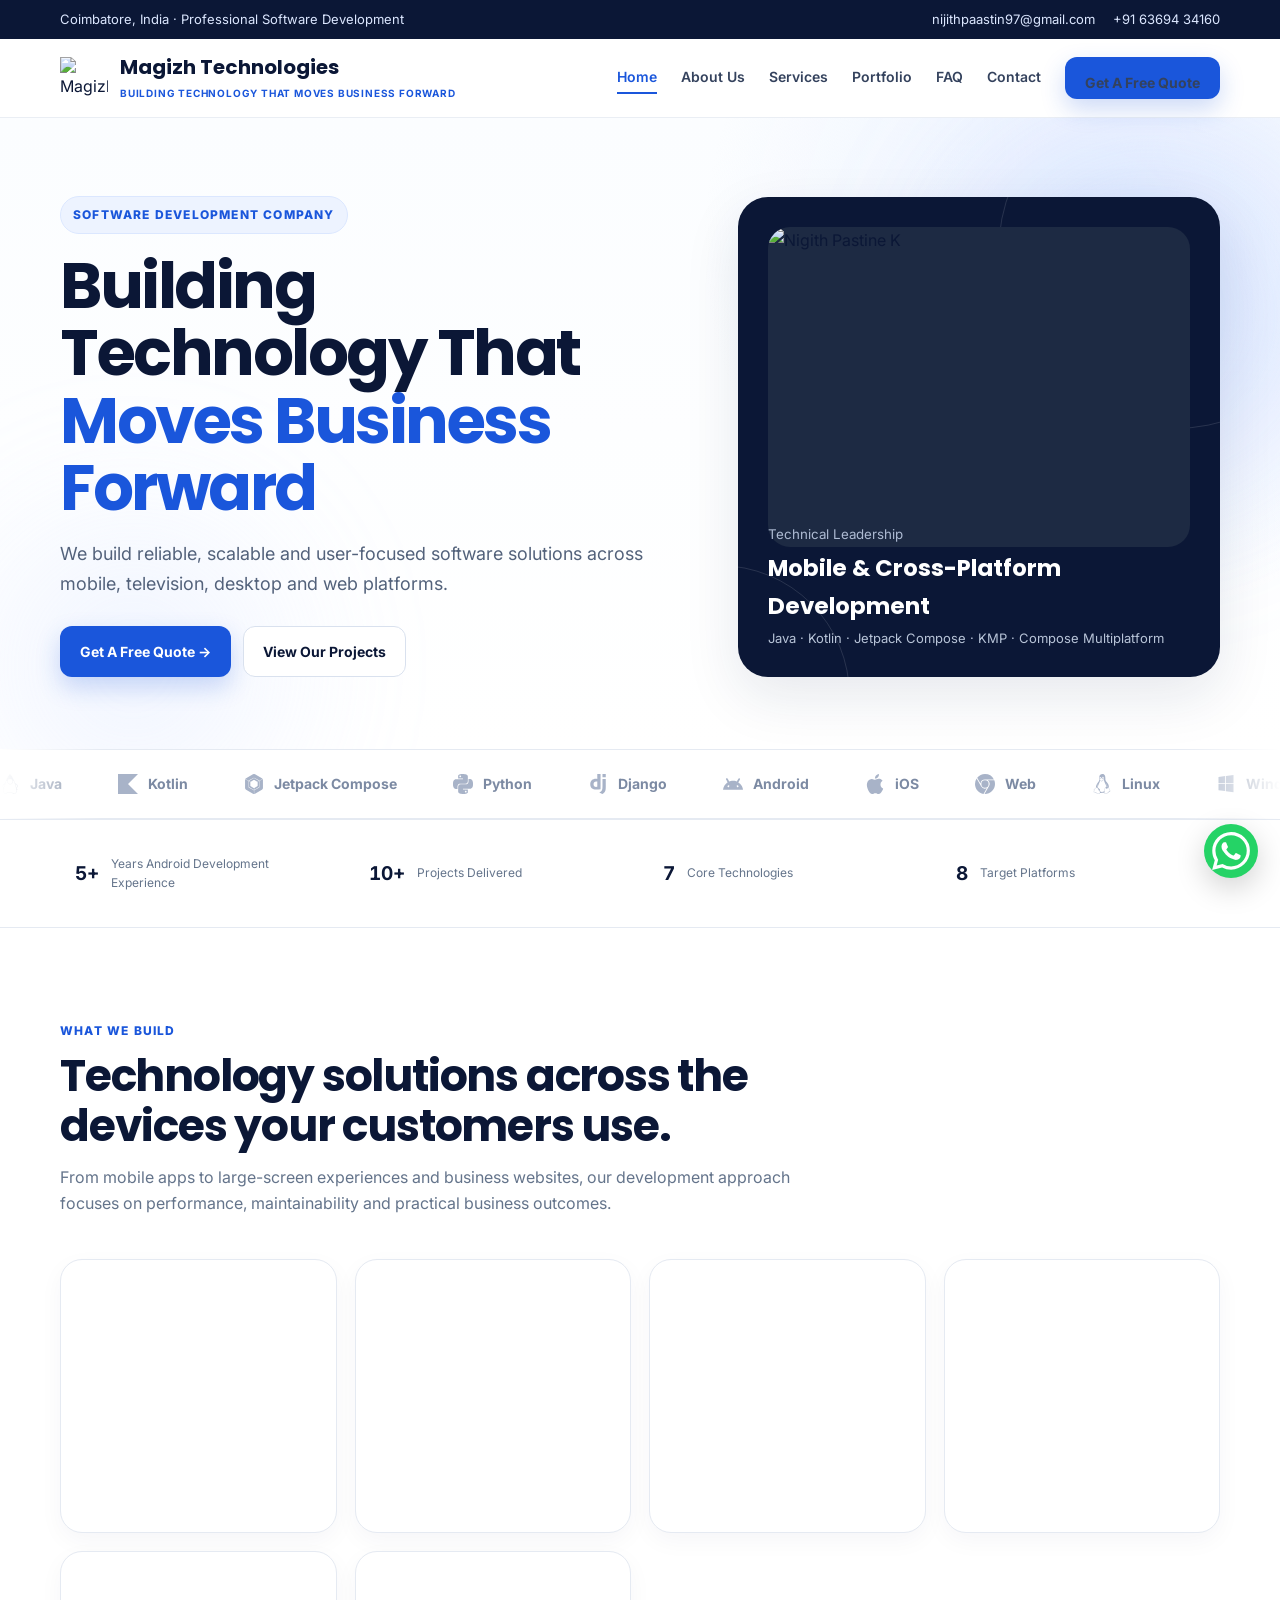
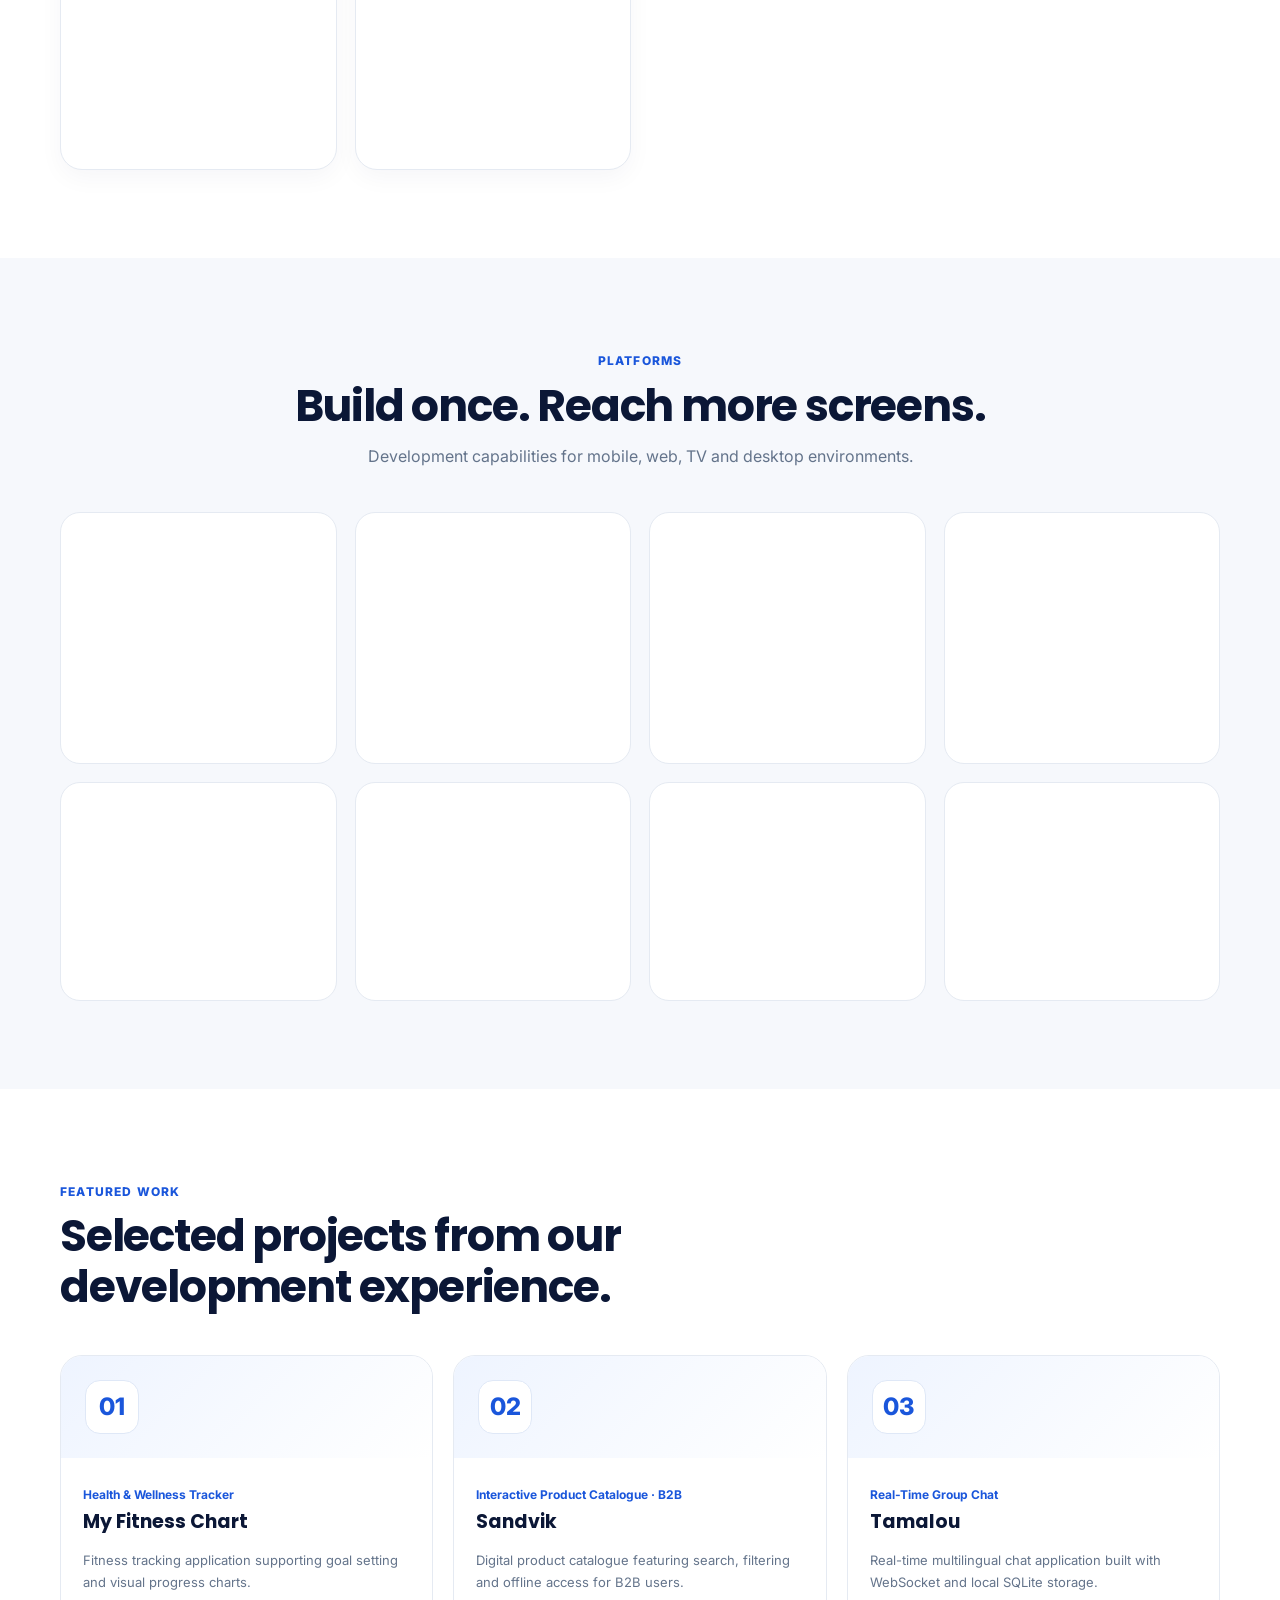
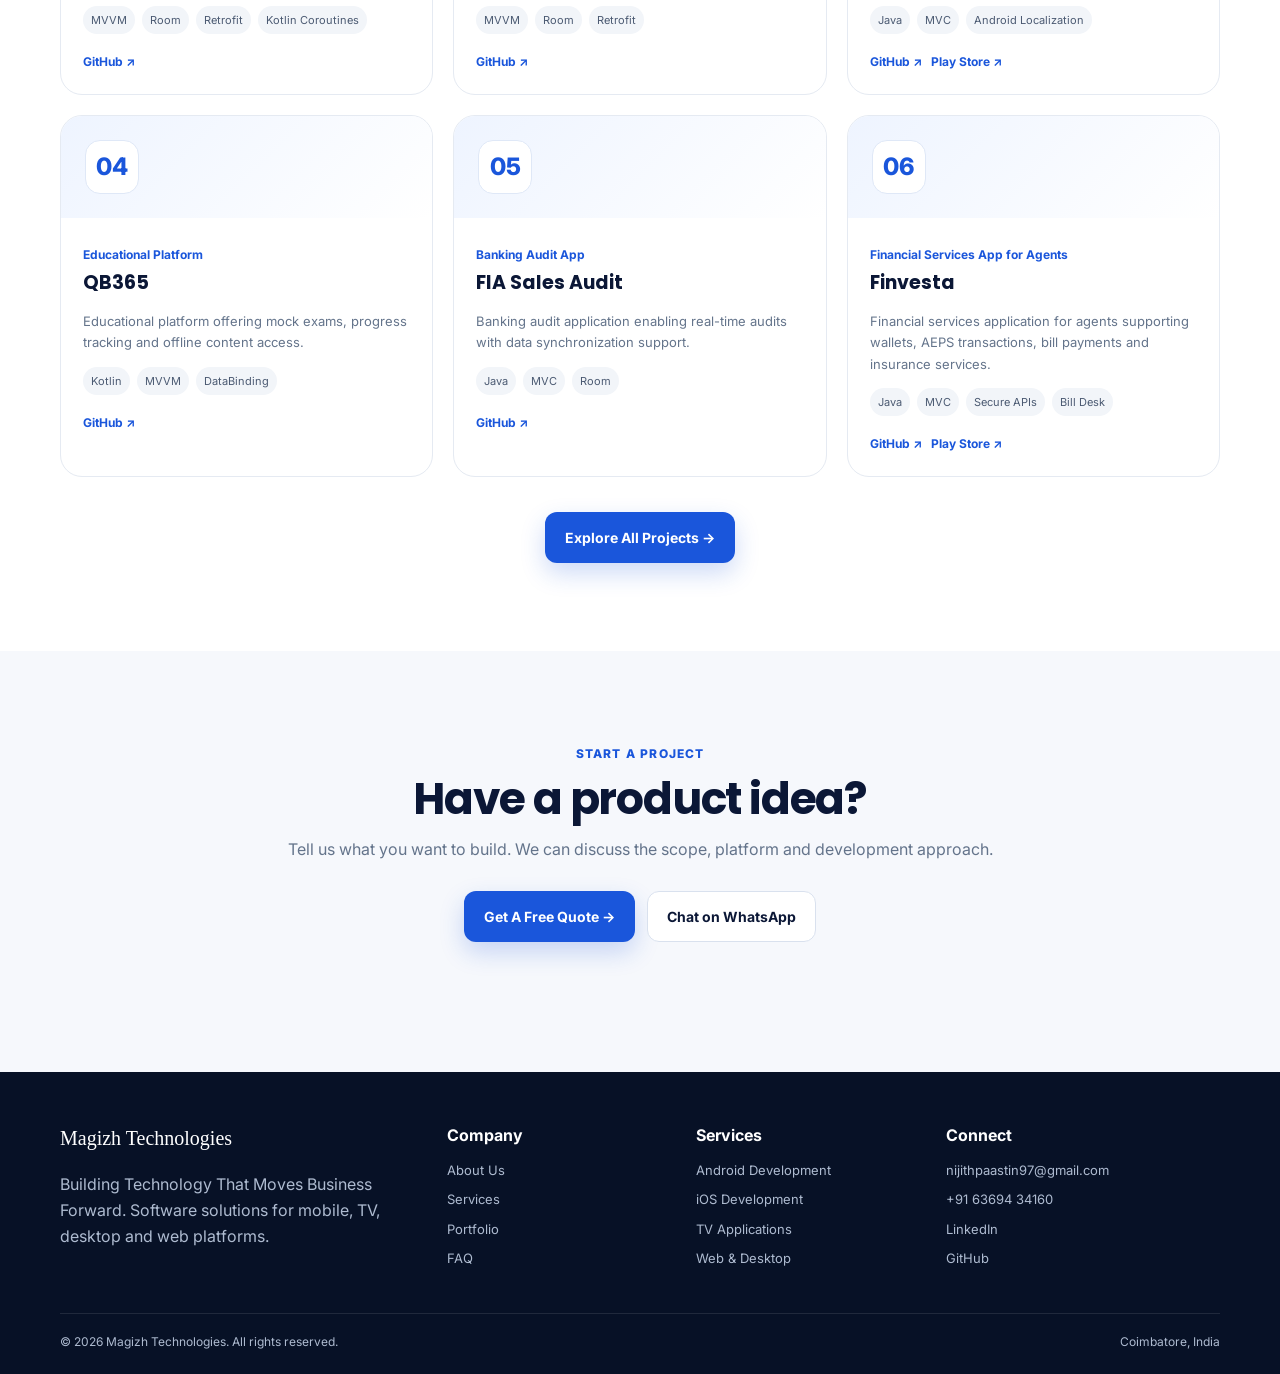
==== commit 13374dae: "Updated Fixes Commit" ====
--- a/index.html
+++ b/index.html
@@ -4,10 +4,31 @@
 <meta name="theme-color" content="#0b1736"></head><body>
 <div class="scroll-progress"><div class="scroll-progress-bar" id="scrollProgress"></div></div><div class="topbar"><div class="container"><div>Coimbatore, India · Professional Software Development</div><div class="toplinks"><a href="mailto:nijithpaastin97@gmail.com">nijithpaastin97@gmail.com</a><a href="tel:+916369434160">+91 63694 34160</a></div></div></div>
 <header><div class="container nav"><a class="brand" href="index.html"><img src="assets/images/magizh-logo.png" alt="Magizh Technologies logo"><div><strong>Magizh Technologies</strong><span>BUILDING TECHNOLOGY THAT MOVES BUSINESS FORWARD</span></div></a><button class="menu" id="menuBtn" aria-label="Menu" aria-expanded="false"><span></span><span></span><span></span></button><nav class="navlinks"><a class="active" href="index.html">Home</a><a class="" href="about.html">About Us</a><a class="" href="services.html">Services</a><a class="" href="portfolio.html">Portfolio</a><a class="" href="faq.html">FAQ</a><a class="" href="contact.html">Contact</a><a class="btn btn-primary" href="contact.html">Get A Free Quote</a></nav></div></header><main><section class="hero"><div class="container hero-grid"><div><span class="eyebrow">Software Development Company</span><h1>Building Technology That <em>Moves Business Forward</em></h1><p>We build reliable, scalable and user-focused software solutions across mobile, television, desktop and web platforms.</p><div class="actions"><a class="btn btn-primary" href="contact.html">Get A Free Quote →</a><a class="btn btn-outline" href="portfolio.html">View Our Projects</a></div></div><div class="hero-card"><div class="profile"><img src="assets/images/nigith-profile.jpg" alt="Nigith Pastine K"></div><div class="hero-card-bottom"><small>Technical Leadership</small><h3>Mobile & Cross-Platform Development</h3><p>Java · Kotlin · Jetpack Compose · KMP · Compose Multiplatform</p></div></div></div></section>
+<div class="marquee-wrap"><div class="marquee-track"><div class="marquee-item"><svg class="inline-icon" viewBox="0 0 24 24" width="20" height="20" aria-hidden="true"><path d="M11.915 0 11.7.215C9.515 2.4 7.47 6.39 6.046 10.483c-1.064 1.024-3.633 2.81-3.711 3.551-.093.87 1.746 2.611 1.55 3.235-.198.625-1.304 1.408-1.014 1.939.1.188.823.011 1.277-.491a13.389 13.389 0 0 0-.017 2.14c.076.906.27 1.668.643 2.232.372.563.956.911 1.667.911.397 0 .727-.114 1.024-.264.298-.149.571-.33.91-.5.68-.34 1.634-.666 3.53-.604 1.903.062 2.872.39 3.559.704.687.314 1.15.664 1.925.664.767 0 1.395-.336 1.807-.9.412-.563.631-1.33.72-2.24.06-.623.055-1.32 0-2.066.454.45 1.117.604 1.213.424.29-.53-.816-1.314-1.013-1.937-.198-.624 1.642-2.366 1.549-3.236-.08-.748-2.707-2.568-3.748-3.586C16.428 6.374 14.308 2.394 12.13.215zm.175 6.038a2.95 2.95 0 0 1 2.943 2.942 2.95 2.95 0 0 1-2.943 2.943A2.95 2.95 0 0 1 9.148 8.98a2.95 2.95 0 0 1 2.942-2.942zM8.685 7.983a3.515 3.515 0 0 0-.145.997c0 1.951 1.6 3.55 3.55 3.55 1.95 0 3.55-1.598 3.55-3.55 0-.329-.046-.648-.132-.951.334.095.64.208.915.336a42.699 42.699 0 0 1 2.042 5.829c.678 2.545 1.01 4.92.846 6.607-.082.844-.29 1.51-.606 1.94-.315.431-.713.651-1.315.651-.593 0-.932-.27-1.673-.61-.741-.338-1.825-.694-3.792-.758-1.974-.064-3.073.293-3.821.669-.375.188-.659.373-.911.5s-.466.2-.752.2c-.53 0-.876-.209-1.16-.64-.285-.43-.474-1.101-.545-1.948-.141-1.693.176-4.069.823-6.614a43.155 43.155 0 0 1 1.934-5.783c.348-.167.749-.31 1.192-.425zm-3.382 4.362a.216.216 0 0 1 .13.031c-.166.56-.323 1.116-.463 1.665a33.849 33.849 0 0 0-.547 2.555 3.9 3.9 0 0 0-.2-.39c-.58-1.012-.914-1.642-1.16-2.08.315-.24 1.679-1.755 2.24-1.781zm13.394.01c.562.027 1.926 1.543 2.24 1.783-.246.438-.58 1.068-1.16 2.08a4.428 4.428 0 0 0-.163.309 32.354 32.354 0 0 0-.562-2.49 40.579 40.579 0 0 0-.482-1.652.216.216 0 0 1 .127-.03z" fill="currentColor"/></svg><span>Java</span></div><div class="marquee-item"><svg class="inline-icon" viewBox="0 0 24 24" width="20" height="20" aria-hidden="true"><path d="M24 24H0V0h24L12 12Z" fill="currentColor"/></svg><span>Kotlin</span></div><div class="marquee-item"><svg class="inline-icon" viewBox="0 0 24 24" width="20" height="20" aria-hidden="true"><path d="M12.135.003a2.577 2.577 0 0 0-1.42.344L2.55 5.06a2.577 2.577 0 0 0-.953.967l3.957 2.17a1.765 1.765 0 0 1 .603-.588l4.951-2.86a1.761 1.761 0 0 1 1.76 0l4.951 2.86a1.753 1.753 0 0 1 .526.46l3.921-2.265a2.577 2.577 0 0 0-.816-.744L13.291.347a2.577 2.577 0 0 0-1.152-.34Zm-.145 4.912a1.36 1.36 0 0 0-.68.182L6.36 7.953a1.345 1.345 0 0 0-.454.435l1.92 1.055a1.05 1.05 0 0 1 .31-.275l3.34-1.928a1.054 1.054 0 0 1 1.051 0l3.336 1.928a1.066 1.066 0 0 1 .238.199l.018-.01-.002-.002 1.877-1.08a1.353 1.353 0 0 0-.373-.322l-4.95-2.86a1.357 1.357 0 0 0-.68-.178Zm10.432 1.149-3.92 2.26a1.757 1.757 0 0 1 .2.812v5.715c0 .627-.332 1.21-.88 1.528l-4.95 2.86a1.761 1.761 0 0 1-.64.214v4.524a2.577 2.577 0 0 0 1.059-.313l8.162-4.713a2.577 2.577 0 0 0 1.289-2.23V7.297a2.577 2.577 0 0 0-.318-1.228Zm-20.937.238a2.577 2.577 0 0 0-.227.99v9.43c0 .918.491 1.767 1.293 2.229l8.162 4.713a2.57 2.57 0 0 0 1.225.336v-4.531a1.761 1.761 0 0 1-.833-.235L6.156 16.38a1.765 1.765 0 0 1-.877-1.528V9.136a1.776 1.776 0 0 1 .131-.676Zm16.67 2.223-1.89 1.092a1.058 1.058 0 0 1 .124.46v3.856c0 .378-.2.72-.526.907l-3.336 1.93a1.04 1.04 0 0 1-.295.107v2.17c.152-.027.304-.078.44-.157l4.949-2.859a1.36 1.36 0 0 0 .68-1.18V9.136a1.36 1.36 0 0 0-.147-.607Zm-12.387.13a1.36 1.36 0 0 0-.088.481v5.715a1.36 1.36 0 0 0 .68 1.18l4.95 2.86c.194.112.412.166.627.177v-2.174a1.054 1.054 0 0 1-.46-.123L8.14 14.843a1.054 1.054 0 0 1-.532-.908v-3.853a.99.99 0 0 1 .077-.38l-.034-.013z" fill="currentColor"/></svg><span>Jetpack Compose</span></div><div class="marquee-item"><svg class="inline-icon" viewBox="0 0 24 24" width="20" height="20" aria-hidden="true"><path d="M14.25.18l.9.2.73.26.59.3.45.32.34.34.25.34.16.33.1.3.04.26.02.2-.01.13V8.5l-.05.63-.13.55-.21.46-.26.38-.3.31-.33.25-.35.19-.35.14-.33.1-.3.07-.26.04-.21.02H8.77l-.69.05-.59.14-.5.22-.41.27-.33.32-.27.35-.2.36-.15.37-.1.35-.07.32-.04.27-.02.21v3.06H3.17l-.21-.03-.28-.07-.32-.12-.35-.18-.36-.26-.36-.36-.35-.46-.32-.59-.28-.73-.21-.88-.14-1.05-.05-1.23.06-1.22.16-1.04.24-.87.32-.71.36-.57.4-.44.42-.33.42-.24.4-.16.36-.1.32-.05.24-.01h.16l.06.01h8.16v-.83H6.18l-.01-2.75-.02-.37.05-.34.11-.31.17-.28.25-.26.31-.23.38-.2.44-.18.51-.15.58-.12.64-.1.71-.06.77-.04.84-.02 1.27.05zm-6.3 1.98l-.23.33-.08.41.08.41.23.34.33.22.41.09.41-.09.33-.22.23-.34.08-.41-.08-.41-.23-.33-.33-.22-.41-.09-.41.09zm13.09 3.95l.28.06.32.12.35.18.36.27.36.35.35.47.32.59.28.73.21.88.14 1.04.05 1.23-.06 1.23-.16 1.04-.24.86-.32.71-.36.57-.4.45-.42.33-.42.24-.4.16-.36.09-.32.05-.24.02-.16-.01h-8.22v.82h5.84l.01 2.76.02.36-.05.34-.11.31-.17.29-.25.25-.31.24-.38.2-.44.17-.51.15-.58.13-.64.09-.71.07-.77.04-.84.01-1.27-.04-1.07-.14-.9-.2-.73-.25-.59-.3-.45-.33-.34-.34-.25-.34-.16-.33-.1-.3-.04-.25-.02-.2.01-.13v-5.34l.05-.64.13-.54.21-.46.26-.38.3-.32.33-.24.35-.2.35-.14.33-.1.3-.06.26-.04.21-.02.13-.01h5.84l.69-.05.59-.14.5-.21.41-.28.33-.32.27-.35.2-.36.15-.36.1-.35.07-.32.04-.28.02-.21V6.07h2.09l.14.01zm-6.47 14.25l-.23.33-.08.41.08.41.23.33.33.23.41.08.41-.08.33-.23.23-.33.08-.41-.08-.41-.23-.33-.33-.23-.41-.08-.41.08z" fill="currentColor"/></svg><span>Python</span></div><div class="marquee-item"><svg class="inline-icon" viewBox="0 0 24 24" width="20" height="20" aria-hidden="true"><path d="M11.146 0h3.924v18.166c-2.013.382-3.491.535-5.096.535-4.791 0-7.288-2.166-7.288-6.32 0-4.002 2.65-6.6 6.753-6.6.637 0 1.121.05 1.707.203zm0 9.143a3.894 3.894 0 00-1.325-.204c-1.988 0-3.134 1.223-3.134 3.365 0 2.09 1.096 3.236 3.109 3.236.433 0 .79-.025 1.35-.102V9.142zM21.314 6.06v9.098c0 3.134-.229 4.638-.917 5.937-.637 1.249-1.478 2.039-3.211 2.905l-3.644-1.733c1.733-.815 2.574-1.53 3.109-2.625.561-1.121.739-2.421.739-5.835V6.059h3.924zM17.39.021h3.924v4.026H17.39z" fill="currentColor"/></svg><span>Django</span></div><div class="marquee-item"><svg class="inline-icon" viewBox="0 0 24 24" width="20" height="20" aria-hidden="true"><path d="M18.4395 5.5586c-.675 1.1664-1.352 2.3318-2.0274 3.498-.0366-.0155-.0742-.0286-.1113-.043-1.8249-.6957-3.484-.8-4.42-.787-1.8551.0185-3.3544.4643-4.2597.8203-.084-.1494-1.7526-3.021-2.0215-3.4864a1.1451 1.1451 0 0 0-.1406-.1914c-.3312-.364-.9054-.4859-1.379-.203-.475.282-.7136.9361-.3886 1.5019 1.9466 3.3696-.0966-.2158 1.9473 3.3593.0172.031-.4946.2642-1.3926 1.0177C2.8987 12.176.452 14.772 0 18.9902h24c-.119-1.1108-.3686-2.099-.7461-3.0683-.7438-1.9118-1.8435-3.2928-2.7402-4.1836a12.1048 12.1048 0 0 0-2.1309-1.6875c.6594-1.122 1.312-2.2559 1.9649-3.3848.2077-.3615.1886-.7956-.0079-1.1191a1.1001 1.1001 0 0 0-.8515-.5332c-.5225-.0536-.9392.3128-1.0488.5449zm-.0391 8.461c.3944.5926.324 1.3306-.1563 1.6503-.4799.3197-1.188.0985-1.582-.4941-.3944-.5927-.324-1.3307.1563-1.6504.4727-.315 1.1812-.1086 1.582.4941zM7.207 13.5273c.4803.3197.5506 1.0577.1563 1.6504-.394.5926-1.1038.8138-1.584.4941-.48-.3197-.5503-1.0577-.1563-1.6504.4008-.6021 1.1087-.8106 1.584-.4941z" fill="currentColor"/></svg><span>Android</span></div><div class="marquee-item"><svg class="inline-icon" viewBox="0 0 24 24" width="20" height="20" aria-hidden="true"><path d="M12.152 6.896c-.948 0-2.415-1.078-3.96-1.04-2.04.027-3.91 1.183-4.961 3.014-2.117 3.675-.546 9.103 1.519 12.09 1.013 1.454 2.208 3.09 3.792 3.039 1.52-.065 2.09-.987 3.935-.987 1.831 0 2.35.987 3.96.948 1.637-.026 2.676-1.48 3.676-2.948 1.156-1.688 1.636-3.325 1.662-3.415-.039-.013-3.182-1.221-3.22-4.857-.026-3.04 2.48-4.494 2.597-4.559-1.429-2.09-3.623-2.324-4.39-2.376-2-.156-3.675 1.09-4.61 1.09zM15.53 3.83c.843-1.012 1.4-2.427 1.245-3.83-1.207.052-2.662.805-3.532 1.818-.78.896-1.454 2.338-1.273 3.714 1.338.104 2.715-.688 3.559-1.701" fill="currentColor"/></svg><span>iOS</span></div><div class="marquee-item"><svg class="inline-icon" viewBox="0 0 24 24" width="20" height="20" aria-hidden="true"><path d="M12 0C8.21 0 4.831 1.757 2.632 4.501l3.953 6.848A5.454 5.454 0 0 1 12 6.545h10.691A12 12 0 0 0 12 0zM1.931 5.47A11.943 11.943 0 0 0 0 12c0 6.012 4.42 10.991 10.189 11.864l3.953-6.847a5.45 5.45 0 0 1-6.865-2.29zm13.342 2.166a5.446 5.446 0 0 1 1.45 7.09l.002.001h-.002l-5.344 9.257c.206.01.413.016.621.016 6.627 0 12-5.373 12-12 0-1.54-.29-3.011-.818-4.364zM12 16.364a4.364 4.364 0 1 1 0-8.728 4.364 4.364 0 0 1 0 8.728Z" fill="currentColor"/></svg><span>Web</span></div><div class="marquee-item"><svg class="inline-icon" viewBox="0 0 24 24" width="20" height="20" aria-hidden="true"><path d="M12.504 0c-.155 0-.315.008-.48.021-4.226.333-3.105 4.807-3.17 6.298-.076 1.092-.3 1.953-1.05 3.02-.885 1.051-2.127 2.75-2.716 4.521-.278.832-.41 1.684-.287 2.489a.424.424 0 00-.11.135c-.26.268-.45.6-.663.839-.199.199-.485.267-.797.4-.313.136-.658.269-.864.68-.09.189-.136.394-.132.602 0 .199.027.4.055.536.058.399.116.728.04.97-.249.68-.28 1.145-.106 1.484.174.334.535.47.94.601.81.2 1.91.135 2.774.6.926.466 1.866.67 2.616.47.526-.116.97-.464 1.208-.946.587-.003 1.23-.269 2.26-.334.699-.058 1.574.267 2.577.2.025.134.063.198.114.333l.003.003c.391.778 1.113 1.132 1.884 1.071.771-.06 1.592-.536 2.257-1.306.631-.765 1.683-1.084 2.378-1.503.348-.199.629-.469.649-.853.023-.4-.2-.811-.714-1.376v-.097l-.003-.003c-.17-.2-.25-.535-.338-.926-.085-.401-.182-.786-.492-1.046h-.003c-.059-.054-.123-.067-.188-.135a.357.357 0 00-.19-.064c.431-1.278.264-2.55-.173-3.694-.533-1.41-1.465-2.638-2.175-3.483-.796-1.005-1.576-1.957-1.56-3.368.026-2.152.236-6.133-3.544-6.139zm.529 3.405h.013c.213 0 .396.062.584.198.19.135.33.332.438.533.105.259.158.459.166.724 0-.02.006-.04.006-.06v.105a.086.086 0 01-.004-.021l-.004-.024a1.807 1.807 0 01-.15.706.953.953 0 01-.213.335.71.71 0 00-.088-.042c-.104-.045-.198-.064-.284-.133a1.312 1.312 0 00-.22-.066c.05-.06.146-.133.183-.198.053-.128.082-.264.088-.402v-.02a1.21 1.21 0 00-.061-.4c-.045-.134-.101-.2-.183-.333-.084-.066-.167-.132-.267-.132h-.016c-.093 0-.176.03-.262.132a.8.8 0 00-.205.334 1.18 1.18 0 00-.09.4v.019c.002.089.008.179.02.267-.193-.067-.438-.135-.607-.202a1.635 1.635 0 01-.018-.2v-.02a1.772 1.772 0 01.15-.768c.082-.22.232-.406.43-.533a.985.985 0 01.594-.2zm-2.962.059h.036c.142 0 .27.048.399.135.146.129.264.288.344.465.09.199.14.4.153.667v.004c.007.134.006.2-.002.266v.08c-.03.007-.056.018-.083.024-.152.055-.274.135-.393.2.012-.09.013-.18.003-.267v-.015c-.012-.133-.04-.2-.082-.333a.613.613 0 00-.166-.267.248.248 0 00-.183-.064h-.021c-.071.006-.13.04-.186.132a.552.552 0 00-.12.27.944.944 0 00-.023.33v.015c.012.135.037.2.08.334.046.134.098.2.166.268.01.009.02.018.034.024-.07.057-.117.07-.176.136a.304.304 0 01-.131.068 2.62 2.62 0 01-.275-.402 1.772 1.772 0 01-.155-.667 1.759 1.759 0 01.08-.668 1.43 1.43 0 01.283-.535c.128-.133.26-.2.418-.2zm1.37 1.706c.332 0 .733.065 1.216.399.293.2.523.269 1.052.468h.003c.255.136.405.266.478.399v-.131a.571.571 0 01.016.47c-.123.31-.516.643-1.063.842v.002c-.268.135-.501.333-.775.465-.276.135-.588.292-1.012.267a1.139 1.139 0 01-.448-.067 3.566 3.566 0 01-.322-.198c-.195-.135-.363-.332-.612-.465v-.005h-.005c-.4-.246-.616-.512-.686-.71-.07-.268-.005-.47.193-.6.224-.135.38-.271.483-.336.104-.074.143-.102.176-.131h.002v-.003c.169-.202.436-.47.839-.601.139-.036.294-.065.466-.065zm2.8 2.142c.358 1.417 1.196 3.475 1.735 4.473.286.534.855 1.659 1.102 3.024.156-.005.33.018.513.064.646-1.671-.546-3.467-1.089-3.966-.22-.2-.232-.335-.123-.335.59.534 1.365 1.572 1.646 2.757.13.535.16 1.104.021 1.67.067.028.135.06.205.067 1.032.534 1.413.938 1.23 1.537v-.043c-.06-.003-.12 0-.18 0h-.016c.151-.467-.182-.825-1.065-1.224-.915-.4-1.646-.336-1.77.465-.008.043-.013.066-.018.135-.068.023-.139.053-.209.064-.43.268-.662.669-.793 1.187-.13.533-.17 1.156-.205 1.869v.003c-.02.334-.17.838-.319 1.35-1.5 1.072-3.58 1.538-5.348.334a2.645 2.645 0 00-.402-.533 1.45 1.45 0 00-.275-.333c.182 0 .338-.03.465-.067a.615.615 0 00.314-.334c.108-.267 0-.697-.345-1.163-.345-.467-.931-.995-1.788-1.521-.63-.4-.986-.87-1.15-1.396-.165-.534-.143-1.085-.015-1.645.245-1.07.873-2.11 1.274-2.763.107-.065.037.135-.408.974-.396.751-1.14 2.497-.122 3.854a8.123 8.123 0 01.647-2.876c.564-1.278 1.743-3.504 1.836-5.268.048.036.217.135.289.202.218.133.38.333.59.465.21.201.477.335.876.335.039.003.075.006.11.006.412 0 .73-.134.997-.268.29-.134.52-.334.74-.4h.005c.467-.135.835-.402 1.044-.7zm2.185 8.958c.037.6.343 1.245.882 1.377.588.134 1.434-.333 1.791-.765l.211-.01c.315-.007.577.01.847.268l.003.003c.208.199.305.53.391.876.085.4.154.78.409 1.066.486.527.645.906.636 1.14l.003-.007v.018l-.003-.012c-.015.262-.185.396-.498.595-.63.401-1.746.712-2.457 1.57-.618.737-1.37 1.14-2.036 1.191-.664.053-1.237-.2-1.574-.898l-.005-.003c-.21-.4-.12-1.025.056-1.69.176-.668.428-1.344.463-1.897.037-.714.076-1.335.195-1.814.12-.465.308-.797.641-.984l.045-.022zm-10.814.049h.01c.053 0 .105.005.157.014.376.055.706.333 1.023.752l.91 1.664.003.003c.243.533.754 1.064 1.189 1.637.434.598.77 1.131.729 1.57v.006c-.057.744-.48 1.148-1.125 1.294-.645.135-1.52.002-2.395-.464-.968-.536-2.118-.469-2.857-.602-.369-.066-.61-.2-.723-.4-.11-.2-.113-.602.123-1.23v-.004l.002-.003c.117-.334.03-.752-.027-1.118-.055-.401-.083-.71.043-.94.16-.334.396-.4.69-.533.294-.135.64-.202.915-.47h.002v-.002c.256-.268.445-.601.668-.838.19-.201.38-.336.663-.336zm7.159-9.074c-.435.201-.945.535-1.488.535-.542 0-.97-.267-1.28-.466-.154-.134-.28-.268-.373-.335-.164-.134-.144-.333-.074-.333.109.016.129.134.199.2.096.066.215.2.36.333.292.2.68.467 1.167.467.485 0 1.053-.267 1.398-.466.195-.135.445-.334.648-.467.156-.136.149-.267.279-.267.128.016.034.134-.147.332a8.097 8.097 0 01-.69.468zm-1.082-1.583V5.64c-.006-.02.013-.042.029-.05.074-.043.18-.027.26.004.063 0 .16.067.15.135-.006.049-.085.066-.135.066-.055 0-.092-.043-.141-.068-.052-.018-.146-.008-.163-.065zm-.551 0c-.02.058-.113.049-.166.066-.047.025-.086.068-.14.068-.05 0-.13-.02-.136-.068-.01-.066.088-.133.15-.133.08-.031.184-.047.259-.005.019.009.036.03.03.05v.02h.003z" fill="currentColor"/></svg><span>Linux</span></div><div class="marquee-item"><svg class="inline-icon" viewBox="0 0 24 24" width="20" height="20" aria-hidden="true">
+  <path d="M3 3.6 L11 2.5 V11 H3 Z" fill="currentColor"/>
+  <path d="M12 2.4 L21 1.1 V11 H12 Z" fill="currentColor"/>
+  <path d="M3 12 H11 V20.5 L3 19.4 Z" fill="currentColor"/>
+  <path d="M12 12 H21 V21.9 L12 20.6 Z" fill="currentColor"/>
+</svg><span>Windows</span></div><div class="marquee-item"><svg class="inline-icon" viewBox="0 0 24 24" width="20" height="20" aria-hidden="true"><path d="M11.915 0 11.7.215C9.515 2.4 7.47 6.39 6.046 10.483c-1.064 1.024-3.633 2.81-3.711 3.551-.093.87 1.746 2.611 1.55 3.235-.198.625-1.304 1.408-1.014 1.939.1.188.823.011 1.277-.491a13.389 13.389 0 0 0-.017 2.14c.076.906.27 1.668.643 2.232.372.563.956.911 1.667.911.397 0 .727-.114 1.024-.264.298-.149.571-.33.91-.5.68-.34 1.634-.666 3.53-.604 1.903.062 2.872.39 3.559.704.687.314 1.15.664 1.925.664.767 0 1.395-.336 1.807-.9.412-.563.631-1.33.72-2.24.06-.623.055-1.32 0-2.066.454.45 1.117.604 1.213.424.29-.53-.816-1.314-1.013-1.937-.198-.624 1.642-2.366 1.549-3.236-.08-.748-2.707-2.568-3.748-3.586C16.428 6.374 14.308 2.394 12.13.215zm.175 6.038a2.95 2.95 0 0 1 2.943 2.942 2.95 2.95 0 0 1-2.943 2.943A2.95 2.95 0 0 1 9.148 8.98a2.95 2.95 0 0 1 2.942-2.942zM8.685 7.983a3.515 3.515 0 0 0-.145.997c0 1.951 1.6 3.55 3.55 3.55 1.95 0 3.55-1.598 3.55-3.55 0-.329-.046-.648-.132-.951.334.095.64.208.915.336a42.699 42.699 0 0 1 2.042 5.829c.678 2.545 1.01 4.92.846 6.607-.082.844-.29 1.51-.606 1.94-.315.431-.713.651-1.315.651-.593 0-.932-.27-1.673-.61-.741-.338-1.825-.694-3.792-.758-1.974-.064-3.073.293-3.821.669-.375.188-.659.373-.911.5s-.466.2-.752.2c-.53 0-.876-.209-1.16-.64-.285-.43-.474-1.101-.545-1.948-.141-1.693.176-4.069.823-6.614a43.155 43.155 0 0 1 1.934-5.783c.348-.167.749-.31 1.192-.425zm-3.382 4.362a.216.216 0 0 1 .13.031c-.166.56-.323 1.116-.463 1.665a33.849 33.849 0 0 0-.547 2.555 3.9 3.9 0 0 0-.2-.39c-.58-1.012-.914-1.642-1.16-2.08.315-.24 1.679-1.755 2.24-1.781zm13.394.01c.562.027 1.926 1.543 2.24 1.783-.246.438-.58 1.068-1.16 2.08a4.428 4.428 0 0 0-.163.309 32.354 32.354 0 0 0-.562-2.49 40.579 40.579 0 0 0-.482-1.652.216.216 0 0 1 .127-.03z" fill="currentColor"/></svg><span>Java</span></div><div class="marquee-item"><svg class="inline-icon" viewBox="0 0 24 24" width="20" height="20" aria-hidden="true"><path d="M24 24H0V0h24L12 12Z" fill="currentColor"/></svg><span>Kotlin</span></div><div class="marquee-item"><svg class="inline-icon" viewBox="0 0 24 24" width="20" height="20" aria-hidden="true"><path d="M12.135.003a2.577 2.577 0 0 0-1.42.344L2.55 5.06a2.577 2.577 0 0 0-.953.967l3.957 2.17a1.765 1.765 0 0 1 .603-.588l4.951-2.86a1.761 1.761 0 0 1 1.76 0l4.951 2.86a1.753 1.753 0 0 1 .526.46l3.921-2.265a2.577 2.577 0 0 0-.816-.744L13.291.347a2.577 2.577 0 0 0-1.152-.34Zm-.145 4.912a1.36 1.36 0 0 0-.68.182L6.36 7.953a1.345 1.345 0 0 0-.454.435l1.92 1.055a1.05 1.05 0 0 1 .31-.275l3.34-1.928a1.054 1.054 0 0 1 1.051 0l3.336 1.928a1.066 1.066 0 0 1 .238.199l.018-.01-.002-.002 1.877-1.08a1.353 1.353 0 0 0-.373-.322l-4.95-2.86a1.357 1.357 0 0 0-.68-.178Zm10.432 1.149-3.92 2.26a1.757 1.757 0 0 1 .2.812v5.715c0 .627-.332 1.21-.88 1.528l-4.95 2.86a1.761 1.761 0 0 1-.64.214v4.524a2.577 2.577 0 0 0 1.059-.313l8.162-4.713a2.577 2.577 0 0 0 1.289-2.23V7.297a2.577 2.577 0 0 0-.318-1.228Zm-20.937.238a2.577 2.577 0 0 0-.227.99v9.43c0 .918.491 1.767 1.293 2.229l8.162 4.713a2.57 2.57 0 0 0 1.225.336v-4.531a1.761 1.761 0 0 1-.833-.235L6.156 16.38a1.765 1.765 0 0 1-.877-1.528V9.136a1.776 1.776 0 0 1 .131-.676Zm16.67 2.223-1.89 1.092a1.058 1.058 0 0 1 .124.46v3.856c0 .378-.2.72-.526.907l-3.336 1.93a1.04 1.04 0 0 1-.295.107v2.17c.152-.027.304-.078.44-.157l4.949-2.859a1.36 1.36 0 0 0 .68-1.18V9.136a1.36 1.36 0 0 0-.147-.607Zm-12.387.13a1.36 1.36 0 0 0-.088.481v5.715a1.36 1.36 0 0 0 .68 1.18l4.95 2.86c.194.112.412.166.627.177v-2.174a1.054 1.054 0 0 1-.46-.123L8.14 14.843a1.054 1.054 0 0 1-.532-.908v-3.853a.99.99 0 0 1 .077-.38l-.034-.013z" fill="currentColor"/></svg><span>Jetpack Compose</span></div><div class="marquee-item"><svg class="inline-icon" viewBox="0 0 24 24" width="20" height="20" aria-hidden="true"><path d="M14.25.18l.9.2.73.26.59.3.45.32.34.34.25.34.16.33.1.3.04.26.02.2-.01.13V8.5l-.05.63-.13.55-.21.46-.26.38-.3.31-.33.25-.35.19-.35.14-.33.1-.3.07-.26.04-.21.02H8.77l-.69.05-.59.14-.5.22-.41.27-.33.32-.27.35-.2.36-.15.37-.1.35-.07.32-.04.27-.02.21v3.06H3.17l-.21-.03-.28-.07-.32-.12-.35-.18-.36-.26-.36-.36-.35-.46-.32-.59-.28-.73-.21-.88-.14-1.05-.05-1.23.06-1.22.16-1.04.24-.87.32-.71.36-.57.4-.44.42-.33.42-.24.4-.16.36-.1.32-.05.24-.01h.16l.06.01h8.16v-.83H6.18l-.01-2.75-.02-.37.05-.34.11-.31.17-.28.25-.26.31-.23.38-.2.44-.18.51-.15.58-.12.64-.1.71-.06.77-.04.84-.02 1.27.05zm-6.3 1.98l-.23.33-.08.41.08.41.23.34.33.22.41.09.41-.09.33-.22.23-.34.08-.41-.08-.41-.23-.33-.33-.22-.41-.09-.41.09zm13.09 3.95l.28.06.32.12.35.18.36.27.36.35.35.47.32.59.28.73.21.88.14 1.04.05 1.23-.06 1.23-.16 1.04-.24.86-.32.71-.36.57-.4.45-.42.33-.42.24-.4.16-.36.09-.32.05-.24.02-.16-.01h-8.22v.82h5.84l.01 2.76.02.36-.05.34-.11.31-.17.29-.25.25-.31.24-.38.2-.44.17-.51.15-.58.13-.64.09-.71.07-.77.04-.84.01-1.27-.04-1.07-.14-.9-.2-.73-.25-.59-.3-.45-.33-.34-.34-.25-.34-.16-.33-.1-.3-.04-.25-.02-.2.01-.13v-5.34l.05-.64.13-.54.21-.46.26-.38.3-.32.33-.24.35-.2.35-.14.33-.1.3-.06.26-.04.21-.02.13-.01h5.84l.69-.05.59-.14.5-.21.41-.28.33-.32.27-.35.2-.36.15-.36.1-.35.07-.32.04-.28.02-.21V6.07h2.09l.14.01zm-6.47 14.25l-.23.33-.08.41.08.41.23.33.33.23.41.08.41-.08.33-.23.23-.33.08-.41-.08-.41-.23-.33-.33-.23-.41-.08-.41.08z" fill="currentColor"/></svg><span>Python</span></div><div class="marquee-item"><svg class="inline-icon" viewBox="0 0 24 24" width="20" height="20" aria-hidden="true"><path d="M11.146 0h3.924v18.166c-2.013.382-3.491.535-5.096.535-4.791 0-7.288-2.166-7.288-6.32 0-4.002 2.65-6.6 6.753-6.6.637 0 1.121.05 1.707.203zm0 9.143a3.894 3.894 0 00-1.325-.204c-1.988 0-3.134 1.223-3.134 3.365 0 2.09 1.096 3.236 3.109 3.236.433 0 .79-.025 1.35-.102V9.142zM21.314 6.06v9.098c0 3.134-.229 4.638-.917 5.937-.637 1.249-1.478 2.039-3.211 2.905l-3.644-1.733c1.733-.815 2.574-1.53 3.109-2.625.561-1.121.739-2.421.739-5.835V6.059h3.924zM17.39.021h3.924v4.026H17.39z" fill="currentColor"/></svg><span>Django</span></div><div class="marquee-item"><svg class="inline-icon" viewBox="0 0 24 24" width="20" height="20" aria-hidden="true"><path d="M18.4395 5.5586c-.675 1.1664-1.352 2.3318-2.0274 3.498-.0366-.0155-.0742-.0286-.1113-.043-1.8249-.6957-3.484-.8-4.42-.787-1.8551.0185-3.3544.4643-4.2597.8203-.084-.1494-1.7526-3.021-2.0215-3.4864a1.1451 1.1451 0 0 0-.1406-.1914c-.3312-.364-.9054-.4859-1.379-.203-.475.282-.7136.9361-.3886 1.5019 1.9466 3.3696-.0966-.2158 1.9473 3.3593.0172.031-.4946.2642-1.3926 1.0177C2.8987 12.176.452 14.772 0 18.9902h24c-.119-1.1108-.3686-2.099-.7461-3.0683-.7438-1.9118-1.8435-3.2928-2.7402-4.1836a12.1048 12.1048 0 0 0-2.1309-1.6875c.6594-1.122 1.312-2.2559 1.9649-3.3848.2077-.3615.1886-.7956-.0079-1.1191a1.1001 1.1001 0 0 0-.8515-.5332c-.5225-.0536-.9392.3128-1.0488.5449zm-.0391 8.461c.3944.5926.324 1.3306-.1563 1.6503-.4799.3197-1.188.0985-1.582-.4941-.3944-.5927-.324-1.3307.1563-1.6504.4727-.315 1.1812-.1086 1.582.4941zM7.207 13.5273c.4803.3197.5506 1.0577.1563 1.6504-.394.5926-1.1038.8138-1.584.4941-.48-.3197-.5503-1.0577-.1563-1.6504.4008-.6021 1.1087-.8106 1.584-.4941z" fill="currentColor"/></svg><span>Android</span></div><div class="marquee-item"><svg class="inline-icon" viewBox="0 0 24 24" width="20" height="20" aria-hidden="true"><path d="M12.152 6.896c-.948 0-2.415-1.078-3.96-1.04-2.04.027-3.91 1.183-4.961 3.014-2.117 3.675-.546 9.103 1.519 12.09 1.013 1.454 2.208 3.09 3.792 3.039 1.52-.065 2.09-.987 3.935-.987 1.831 0 2.35.987 3.96.948 1.637-.026 2.676-1.48 3.676-2.948 1.156-1.688 1.636-3.325 1.662-3.415-.039-.013-3.182-1.221-3.22-4.857-.026-3.04 2.48-4.494 2.597-4.559-1.429-2.09-3.623-2.324-4.39-2.376-2-.156-3.675 1.09-4.61 1.09zM15.53 3.83c.843-1.012 1.4-2.427 1.245-3.83-1.207.052-2.662.805-3.532 1.818-.78.896-1.454 2.338-1.273 3.714 1.338.104 2.715-.688 3.559-1.701" fill="currentColor"/></svg><span>iOS</span></div><div class="marquee-item"><svg class="inline-icon" viewBox="0 0 24 24" width="20" height="20" aria-hidden="true"><path d="M12 0C8.21 0 4.831 1.757 2.632 4.501l3.953 6.848A5.454 5.454 0 0 1 12 6.545h10.691A12 12 0 0 0 12 0zM1.931 5.47A11.943 11.943 0 0 0 0 12c0 6.012 4.42 10.991 10.189 11.864l3.953-6.847a5.45 5.45 0 0 1-6.865-2.29zm13.342 2.166a5.446 5.446 0 0 1 1.45 7.09l.002.001h-.002l-5.344 9.257c.206.01.413.016.621.016 6.627 0 12-5.373 12-12 0-1.54-.29-3.011-.818-4.364zM12 16.364a4.364 4.364 0 1 1 0-8.728 4.364 4.364 0 0 1 0 8.728Z" fill="currentColor"/></svg><span>Web</span></div><div class="marquee-item"><svg class="inline-icon" viewBox="0 0 24 24" width="20" height="20" aria-hidden="true"><path d="M12.504 0c-.155 0-.315.008-.48.021-4.226.333-3.105 4.807-3.17 6.298-.076 1.092-.3 1.953-1.05 3.02-.885 1.051-2.127 2.75-2.716 4.521-.278.832-.41 1.684-.287 2.489a.424.424 0 00-.11.135c-.26.268-.45.6-.663.839-.199.199-.485.267-.797.4-.313.136-.658.269-.864.68-.09.189-.136.394-.132.602 0 .199.027.4.055.536.058.399.116.728.04.97-.249.68-.28 1.145-.106 1.484.174.334.535.47.94.601.81.2 1.91.135 2.774.6.926.466 1.866.67 2.616.47.526-.116.97-.464 1.208-.946.587-.003 1.23-.269 2.26-.334.699-.058 1.574.267 2.577.2.025.134.063.198.114.333l.003.003c.391.778 1.113 1.132 1.884 1.071.771-.06 1.592-.536 2.257-1.306.631-.765 1.683-1.084 2.378-1.503.348-.199.629-.469.649-.853.023-.4-.2-.811-.714-1.376v-.097l-.003-.003c-.17-.2-.25-.535-.338-.926-.085-.401-.182-.786-.492-1.046h-.003c-.059-.054-.123-.067-.188-.135a.357.357 0 00-.19-.064c.431-1.278.264-2.55-.173-3.694-.533-1.41-1.465-2.638-2.175-3.483-.796-1.005-1.576-1.957-1.56-3.368.026-2.152.236-6.133-3.544-6.139zm.529 3.405h.013c.213 0 .396.062.584.198.19.135.33.332.438.533.105.259.158.459.166.724 0-.02.006-.04.006-.06v.105a.086.086 0 01-.004-.021l-.004-.024a1.807 1.807 0 01-.15.706.953.953 0 01-.213.335.71.71 0 00-.088-.042c-.104-.045-.198-.064-.284-.133a1.312 1.312 0 00-.22-.066c.05-.06.146-.133.183-.198.053-.128.082-.264.088-.402v-.02a1.21 1.21 0 00-.061-.4c-.045-.134-.101-.2-.183-.333-.084-.066-.167-.132-.267-.132h-.016c-.093 0-.176.03-.262.132a.8.8 0 00-.205.334 1.18 1.18 0 00-.09.4v.019c.002.089.008.179.02.267-.193-.067-.438-.135-.607-.202a1.635 1.635 0 01-.018-.2v-.02a1.772 1.772 0 01.15-.768c.082-.22.232-.406.43-.533a.985.985 0 01.594-.2zm-2.962.059h.036c.142 0 .27.048.399.135.146.129.264.288.344.465.09.199.14.4.153.667v.004c.007.134.006.2-.002.266v.08c-.03.007-.056.018-.083.024-.152.055-.274.135-.393.2.012-.09.013-.18.003-.267v-.015c-.012-.133-.04-.2-.082-.333a.613.613 0 00-.166-.267.248.248 0 00-.183-.064h-.021c-.071.006-.13.04-.186.132a.552.552 0 00-.12.27.944.944 0 00-.023.33v.015c.012.135.037.2.08.334.046.134.098.2.166.268.01.009.02.018.034.024-.07.057-.117.07-.176.136a.304.304 0 01-.131.068 2.62 2.62 0 01-.275-.402 1.772 1.772 0 01-.155-.667 1.759 1.759 0 01.08-.668 1.43 1.43 0 01.283-.535c.128-.133.26-.2.418-.2zm1.37 1.706c.332 0 .733.065 1.216.399.293.2.523.269 1.052.468h.003c.255.136.405.266.478.399v-.131a.571.571 0 01.016.47c-.123.31-.516.643-1.063.842v.002c-.268.135-.501.333-.775.465-.276.135-.588.292-1.012.267a1.139 1.139 0 01-.448-.067 3.566 3.566 0 01-.322-.198c-.195-.135-.363-.332-.612-.465v-.005h-.005c-.4-.246-.616-.512-.686-.71-.07-.268-.005-.47.193-.6.224-.135.38-.271.483-.336.104-.074.143-.102.176-.131h.002v-.003c.169-.202.436-.47.839-.601.139-.036.294-.065.466-.065zm2.8 2.142c.358 1.417 1.196 3.475 1.735 4.473.286.534.855 1.659 1.102 3.024.156-.005.33.018.513.064.646-1.671-.546-3.467-1.089-3.966-.22-.2-.232-.335-.123-.335.59.534 1.365 1.572 1.646 2.757.13.535.16 1.104.021 1.67.067.028.135.06.205.067 1.032.534 1.413.938 1.23 1.537v-.043c-.06-.003-.12 0-.18 0h-.016c.151-.467-.182-.825-1.065-1.224-.915-.4-1.646-.336-1.77.465-.008.043-.013.066-.018.135-.068.023-.139.053-.209.064-.43.268-.662.669-.793 1.187-.13.533-.17 1.156-.205 1.869v.003c-.02.334-.17.838-.319 1.35-1.5 1.072-3.58 1.538-5.348.334a2.645 2.645 0 00-.402-.533 1.45 1.45 0 00-.275-.333c.182 0 .338-.03.465-.067a.615.615 0 00.314-.334c.108-.267 0-.697-.345-1.163-.345-.467-.931-.995-1.788-1.521-.63-.4-.986-.87-1.15-1.396-.165-.534-.143-1.085-.015-1.645.245-1.07.873-2.11 1.274-2.763.107-.065.037.135-.408.974-.396.751-1.14 2.497-.122 3.854a8.123 8.123 0 01.647-2.876c.564-1.278 1.743-3.504 1.836-5.268.048.036.217.135.289.202.218.133.38.333.59.465.21.201.477.335.876.335.039.003.075.006.11.006.412 0 .73-.134.997-.268.29-.134.52-.334.74-.4h.005c.467-.135.835-.402 1.044-.7zm2.185 8.958c.037.6.343 1.245.882 1.377.588.134 1.434-.333 1.791-.765l.211-.01c.315-.007.577.01.847.268l.003.003c.208.199.305.53.391.876.085.4.154.78.409 1.066.486.527.645.906.636 1.14l.003-.007v.018l-.003-.012c-.015.262-.185.396-.498.595-.63.401-1.746.712-2.457 1.57-.618.737-1.37 1.14-2.036 1.191-.664.053-1.237-.2-1.574-.898l-.005-.003c-.21-.4-.12-1.025.056-1.69.176-.668.428-1.344.463-1.897.037-.714.076-1.335.195-1.814.12-.465.308-.797.641-.984l.045-.022zm-10.814.049h.01c.053 0 .105.005.157.014.376.055.706.333 1.023.752l.91 1.664.003.003c.243.533.754 1.064 1.189 1.637.434.598.77 1.131.729 1.57v.006c-.057.744-.48 1.148-1.125 1.294-.645.135-1.52.002-2.395-.464-.968-.536-2.118-.469-2.857-.602-.369-.066-.61-.2-.723-.4-.11-.2-.113-.602.123-1.23v-.004l.002-.003c.117-.334.03-.752-.027-1.118-.055-.401-.083-.71.043-.94.16-.334.396-.4.69-.533.294-.135.64-.202.915-.47h.002v-.002c.256-.268.445-.601.668-.838.19-.201.38-.336.663-.336zm7.159-9.074c-.435.201-.945.535-1.488.535-.542 0-.97-.267-1.28-.466-.154-.134-.28-.268-.373-.335-.164-.134-.144-.333-.074-.333.109.016.129.134.199.2.096.066.215.2.36.333.292.2.68.467 1.167.467.485 0 1.053-.267 1.398-.466.195-.135.445-.334.648-.467.156-.136.149-.267.279-.267.128.016.034.134-.147.332a8.097 8.097 0 01-.69.468zm-1.082-1.583V5.64c-.006-.02.013-.042.029-.05.074-.043.18-.027.26.004.063 0 .16.067.15.135-.006.049-.085.066-.135.066-.055 0-.092-.043-.141-.068-.052-.018-.146-.008-.163-.065zm-.551 0c-.02.058-.113.049-.166.066-.047.025-.086.068-.14.068-.05 0-.13-.02-.136-.068-.01-.066.088-.133.15-.133.08-.031.184-.047.259-.005.019.009.036.03.03.05v.02h.003z" fill="currentColor"/></svg><span>Linux</span></div><div class="marquee-item"><svg class="inline-icon" viewBox="0 0 24 24" width="20" height="20" aria-hidden="true">
+  <path d="M3 3.6 L11 2.5 V11 H3 Z" fill="currentColor"/>
+  <path d="M12 2.4 L21 1.1 V11 H12 Z" fill="currentColor"/>
+  <path d="M3 12 H11 V20.5 L3 19.4 Z" fill="currentColor"/>
+  <path d="M12 12 H21 V21.9 L12 20.6 Z" fill="currentColor"/>
+</svg><span>Windows</span></div></div></div>
 <section class="trust"><div class="container trust-grid"><div class="trust-item"><b data-count="5" data-suffix="+">0</b><span>Years Android Development Experience</span></div><div class="trust-item"><b data-count="10" data-suffix="+">0</b><span>Projects Delivered</span></div><div class="trust-item"><b data-count="7" data-suffix="">0</b><span>Core Technologies</span></div><div class="trust-item"><b data-count="8" data-suffix="">0</b><span>Target Platforms</span></div></div></section>
-<section class="section"><div class="container"><div class="section-head"><span class="kicker">What We Build</span><h2>Technology solutions across the devices your customers use.</h2><p>From mobile apps to large-screen experiences and business websites, our development approach focuses on performance, maintainability and practical business outcomes.</p></div><div class="cards"><article class="card"><div class="icon"><img src="https://cdn.simpleicons.org/android" alt="" width="25" height="25"></div><h3>Android Development</h3><p>Android Application Development, Mobile Application Development and Android Mobile Application Development.</p></article><article class="card"><div class="icon"><img src="https://cdn.simpleicons.org/apple" alt="" width="25" height="25"></div><h3>iOS Development</h3><p>iOS Application Development and iOS Mobile Application Development for modern Apple devices.</p></article><article class="card"><div class="icon"><img src="https://cdn.simpleicons.org/android" alt="" width="25" height="25"></div><h3>Android TV Applications</h3><p>Purpose-built Android TV applications for streaming, media, IPTV, dashboards and remote-friendly experiences.</p></article><article class="card"><div class="icon"><img src="https://cdn.simpleicons.org/googlechrome" alt="" width="25" height="25"></div><h3>Smart TV Applications</h3><p>Smart TV experiences designed for connected television platforms and large-screen interaction.</p></article><article class="card"><div class="icon"><img src="https://cdn.simpleicons.org/windows" alt="" width="25" height="25"></div><h3>Desktop Applications</h3><p>Desktop applications and cross-platform solutions for Windows, Mac and Linux.</p></article><article class="card"><div class="icon"><img src="https://cdn.simpleicons.org/googlechrome" alt="" width="25" height="25"></div><h3>Websites</h3><p>Professional, responsive websites and web solutions for businesses, products and digital services.</p></article></div></div></section>
-<section class="section soft"><div class="container"><div class="section-head center"><span class="kicker">Platforms</span><h2>Build once. Reach more screens.</h2><p>Development capabilities for mobile, web, TV and desktop environments.</p></div><div class="device-grid"><div class="device-card" style="--d:0"><div class="device-visual phone"><svg viewBox="0 0 140 280" xmlns="http://www.w3.org/2000/svg" role="img" aria-label="device mockup">  <defs><linearGradient id="gAndroid" x1="0" y1="0" x2="1" y2="1">      <stop offset="0" stop-color="#12224a"/>      <stop offset="1" stop-color="#1c3a7a"/>    </linearGradient></defs>  <rect x="1" y="1" width="138" height="278" rx="26" fill="#0b1736"/>  <rect x="1" y="1" width="138" height="278" rx="26" fill="none" stroke="rgba(255,255,255,.08)" stroke-width="1.5"/>  <rect x="8" y="17.6" width="124.0" height="246.4" rx="16" fill="url(#gAndroid)"/>  <rect x="56.0" y="7.2" width="28" height="6" rx="3" fill="rgba(255,255,255,.25)"/>  <rect x="22.88" y="165.44" width="39.6" height="6.7" rx="3.3" fill="rgba(255,255,255,.9)"/><rect x="22.88" y="178.7" width="94.2" height="22.2" rx="3.7" fill="rgba(255,255,255,.14)"/><rect x="22.9" y="206.1" width="28.5" height="22.2" rx="3.7" fill="rgba(255,255,255,.14)"/><rect x="55.8" y="206.1" width="28.5" height="22.2" rx="3.7" fill="rgba(255,255,255,.14)"/><rect x="88.7" y="206.1" width="28.5" height="22.2" rx="3.7" fill="rgba(255,255,255,.14)"/>  <image href="https://cdn.simpleicons.org/android/8FD13F" x="48.9" y="104.9" width="42.2" height="42.2"/>  <rect x="54.0" y="267.2" width="32" height="4" rx="2" fill="rgba(255,255,255,.3)"/></svg></div><div><b>Android</b><span>Mobile applications</span></div></div><div class="device-card" style="--d:1"><div class="device-visual phone"><svg viewBox="0 0 140 280" xmlns="http://www.w3.org/2000/svg" role="img" aria-label="device mockup">  <defs><linearGradient id="gIos" x1="0" y1="0" x2="1" y2="1">      <stop offset="0" stop-color="#12224a"/>      <stop offset="1" stop-color="#1c3a7a"/>    </linearGradient></defs>  <rect x="1" y="1" width="138" height="278" rx="26" fill="#0b1736"/>  <rect x="1" y="1" width="138" height="278" rx="26" fill="none" stroke="rgba(255,255,255,.08)" stroke-width="1.5"/>  <rect x="8" y="17.6" width="124.0" height="246.4" rx="16" fill="url(#gIos)"/>  <rect x="56.0" y="7.2" width="28" height="6" rx="3" fill="rgba(255,255,255,.25)"/>  <rect x="22.88" y="165.44" width="39.6" height="6.7" rx="3.3" fill="rgba(255,255,255,.9)"/><rect x="22.88" y="178.7" width="94.2" height="22.2" rx="3.7" fill="rgba(255,255,255,.14)"/><rect x="22.9" y="206.1" width="28.5" height="22.2" rx="3.7" fill="rgba(255,255,255,.14)"/><rect x="55.8" y="206.1" width="28.5" height="22.2" rx="3.7" fill="rgba(255,255,255,.14)"/><rect x="88.7" y="206.1" width="28.5" height="22.2" rx="3.7" fill="rgba(255,255,255,.14)"/>  <image href="https://cdn.simpleicons.org/apple/ffffff" x="48.9" y="104.9" width="42.2" height="42.2"/>  <rect x="54.0" y="267.2" width="32" height="4" rx="2" fill="rgba(255,255,255,.3)"/></svg></div><div><b>iOS</b><span>Apple mobile applications</span></div></div><div class="device-card" style="--d:2"><div class="device-visual wide"><svg viewBox="0 0 220 170" xmlns="http://www.w3.org/2000/svg" role="img" aria-label="browser mockup">  <defs><linearGradient id="gWeb" x1="0" y1="0" x2="1" y2="1">      <stop offset="0" stop-color="#12224a"/>      <stop offset="1" stop-color="#1c3a7a"/>    </linearGradient></defs>  <rect x="1" y="1" width="218" height="168" rx="12" fill="#0b1736"/>  <rect x="1" y="1" width="218" height="168" rx="12" fill="none" stroke="rgba(255,255,255,.08)" stroke-width="1.5"/>  <circle cx="18" cy="13.0" r="4" fill="rgba(255,255,255,.35)"/>  <circle cx="32" cy="13.0" r="4" fill="rgba(255,255,255,.35)"/>  <circle cx="46" cy="13.0" r="4" fill="rgba(255,255,255,.35)"/>  <rect x="62" y="7.0" width="142" height="12" rx="6" fill="rgba(255,255,255,.12)"/>  <rect x="6" y="26" width="208.0" height="138.0" rx="6" fill="url(#gWeb)"/>  <rect x="26.8" y="108.8" width="69.9" height="3.2" rx="1.6" fill="rgba(255,255,255,.9)"/><rect x="26.8" y="115.3" width="166.4" height="10.8" rx="1.8" fill="rgba(255,255,255,.14)"/><rect x="26.8" y="128.5" width="54.0" height="10.8" rx="1.8" fill="rgba(255,255,255,.14)"/><rect x="83.0" y="128.5" width="54.0" height="10.8" rx="1.8" fill="rgba(255,255,255,.14)"/><rect x="139.2" y="128.5" width="54.0" height="10.8" rx="1.8" fill="rgba(255,255,255,.14)"/>  <image href="https://cdn.simpleicons.org/googlechrome/ffffff" x="89.3" y="63.3" width="41.4" height="41.4"/></svg></div><div><b>Web</b><span>Responsive web solutions</span></div></div><div class="device-card" style="--d:3"><div class="device-visual wide"><svg viewBox="0 0 220 160" xmlns="http://www.w3.org/2000/svg" role="img" aria-label="tv mockup">  <defs><linearGradient id="gAtv" x1="0" y1="0" x2="1" y2="1">      <stop offset="0" stop-color="#12224a"/>      <stop offset="1" stop-color="#1c3a7a"/>    </linearGradient></defs>  <rect x="1" y="1" width="218" height="136" rx="12" fill="#0b1736"/>  <rect x="1" y="1" width="218" height="136" rx="12" fill="none" stroke="rgba(255,255,255,.08)" stroke-width="1.5"/>  <rect x="7" y="7" width="206.0" height="124.0" rx="7" fill="url(#gAtv)"/>  <rect x="27.6" y="88.84" width="69.2" height="2.5" rx="1.2" fill="rgba(255,255,255,.9)"/><rect x="27.6" y="93.8" width="164.8" height="8.2" rx="1.4" fill="rgba(255,255,255,.14)"/><rect x="27.6" y="103.8" width="53.8" height="8.2" rx="1.4" fill="rgba(255,255,255,.14)"/><rect x="83.1" y="103.8" width="53.8" height="8.2" rx="1.4" fill="rgba(255,255,255,.14)"/><rect x="138.6" y="103.8" width="53.8" height="8.2" rx="1.4" fill="rgba(255,255,255,.14)"/>    <image href="https://cdn.simpleicons.org/android/8FD13F" x="90.2" y="43.0" width="39.7" height="39.7"/>  <rect x="88.0" y="140" width="44" height="6" rx="3" fill="#0b1736"/>  <rect x="72.0" y="146" width="76" height="6" rx="3" fill="#0b1736"/></svg></div><div><b>Android TV</b><span>TV applications</span></div></div><div class="device-card" style="--d:4"><div class="device-visual wide"><svg viewBox="0 0 220 160" xmlns="http://www.w3.org/2000/svg" role="img" aria-label="tv mockup">  <defs><linearGradient id="gStv" x1="0" y1="0" x2="1" y2="1">      <stop offset="0" stop-color="#12224a"/>      <stop offset="1" stop-color="#1c3a7a"/>    </linearGradient></defs>  <rect x="1" y="1" width="218" height="136" rx="12" fill="#0b1736"/>  <rect x="1" y="1" width="218" height="136" rx="12" fill="none" stroke="rgba(255,255,255,.08)" stroke-width="1.5"/>  <rect x="7" y="7" width="206.0" height="124.0" rx="7" fill="url(#gStv)"/>  <rect x="27.6" y="88.84" width="69.2" height="2.5" rx="1.2" fill="rgba(255,255,255,.9)"/><rect x="27.6" y="93.8" width="164.8" height="8.2" rx="1.4" fill="rgba(255,255,255,.14)"/><rect x="27.6" y="103.8" width="53.8" height="8.2" rx="1.4" fill="rgba(255,255,255,.14)"/><rect x="83.1" y="103.8" width="53.8" height="8.2" rx="1.4" fill="rgba(255,255,255,.14)"/><rect x="138.6" y="103.8" width="53.8" height="8.2" rx="1.4" fill="rgba(255,255,255,.14)"/>  <circle cx="110.0" cy="62.8" r="21.8" fill="rgba(255,255,255,.16)"/>  <path d="M 103.9 53.6 L 120.9 62.8 L 103.9 72.0 Z" fill="#fff"/>    <rect x="88.0" y="140" width="44" height="6" rx="3" fill="#0b1736"/>  <rect x="72.0" y="146" width="76" height="6" rx="3" fill="#0b1736"/></svg></div><div><b>Smart TV</b><span>Connected TV experiences</span></div></div><div class="device-card" style="--d:5"><div class="device-visual wide"><svg viewBox="0 0 220 170" xmlns="http://www.w3.org/2000/svg" role="img" aria-label="desktop mockup">  <defs><linearGradient id="gWin" x1="0" y1="0" x2="1" y2="1">      <stop offset="0" stop-color="#12224a"/>      <stop offset="1" stop-color="#1c3a7a"/>    </linearGradient></defs>  <rect x="1" y="1" width="218" height="132" rx="10" fill="#0b1736"/>  <rect x="1" y="1" width="218" height="132" rx="10" fill="none" stroke="rgba(255,255,255,.08)" stroke-width="1.5"/>    <rect x="7" y="7" width="206.0" height="122.0" rx="5" fill="url(#gWin)"/>  <rect x="27.6" y="82.64" width="69.2" height="2.6" rx="1.3" fill="rgba(255,255,255,.9)"/><rect x="27.6" y="87.9" width="164.8" height="8.8" rx="1.5" fill="rgba(255,255,255,.14)"/><rect x="27.6" y="98.7" width="53.8" height="8.8" rx="1.5" fill="rgba(255,255,255,.14)"/><rect x="83.1" y="98.7" width="53.8" height="8.8" rx="1.5" fill="rgba(255,255,255,.14)"/><rect x="138.6" y="98.7" width="53.8" height="8.8" rx="1.5" fill="rgba(255,255,255,.14)"/>  <image href="https://cdn.simpleicons.org/windows/00A4EF" x="91.7" y="39.9" width="36.6" height="36.6"/>  <rect x="107.0" y="134" width="6" height="20" fill="#0b1736"/>  <rect x="74.0" y="154" width="72" height="8" rx="4" fill="#0b1736"/></svg></div><div><b>Windows</b><span>Desktop applications</span></div></div><div class="device-card" style="--d:6"><div class="device-visual wide"><svg viewBox="0 0 220 170" xmlns="http://www.w3.org/2000/svg" role="img" aria-label="desktop mockup">  <defs><linearGradient id="gLinux" x1="0" y1="0" x2="1" y2="1">      <stop offset="0" stop-color="#12224a"/>      <stop offset="1" stop-color="#1c3a7a"/>    </linearGradient></defs>  <rect x="1" y="1" width="218" height="132" rx="10" fill="#0b1736"/>  <rect x="1" y="1" width="218" height="132" rx="10" fill="none" stroke="rgba(255,255,255,.08)" stroke-width="1.5"/>    <rect x="7" y="7" width="206.0" height="122.0" rx="5" fill="url(#gLinux)"/>  <rect x="27.6" y="82.64" width="69.2" height="2.6" rx="1.3" fill="rgba(255,255,255,.9)"/><rect x="27.6" y="87.9" width="164.8" height="8.8" rx="1.5" fill="rgba(255,255,255,.14)"/><rect x="27.6" y="98.7" width="53.8" height="8.8" rx="1.5" fill="rgba(255,255,255,.14)"/><rect x="83.1" y="98.7" width="53.8" height="8.8" rx="1.5" fill="rgba(255,255,255,.14)"/><rect x="138.6" y="98.7" width="53.8" height="8.8" rx="1.5" fill="rgba(255,255,255,.14)"/>  <image href="https://cdn.simpleicons.org/linux/ffffff" x="91.7" y="39.9" width="36.6" height="36.6"/>  <rect x="107.0" y="134" width="6" height="20" fill="#0b1736"/>  <rect x="74.0" y="154" width="72" height="8" rx="4" fill="#0b1736"/></svg></div><div><b>Linux</b><span>Desktop applications</span></div></div><div class="device-card" style="--d:7"><div class="device-visual wide"><svg viewBox="0 0 220 170" xmlns="http://www.w3.org/2000/svg" role="img" aria-label="desktop mockup">  <defs><linearGradient id="gMac" x1="0" y1="0" x2="1" y2="1">      <stop offset="0" stop-color="#12224a"/>      <stop offset="1" stop-color="#1c3a7a"/>    </linearGradient></defs>  <rect x="1" y="1" width="218" height="132" rx="10" fill="#0b1736"/>  <rect x="1" y="1" width="218" height="132" rx="10" fill="none" stroke="rgba(255,255,255,.08)" stroke-width="1.5"/>  <rect x="100.0" y="1" width="20" height="7" rx="3.5" fill="#0b1736"/>  <rect x="7" y="7" width="206.0" height="122.0" rx="5" fill="url(#gMac)"/>  <rect x="27.6" y="82.64" width="69.2" height="2.6" rx="1.3" fill="rgba(255,255,255,.9)"/><rect x="27.6" y="87.9" width="164.8" height="8.8" rx="1.5" fill="rgba(255,255,255,.14)"/><rect x="27.6" y="98.7" width="53.8" height="8.8" rx="1.5" fill="rgba(255,255,255,.14)"/><rect x="83.1" y="98.7" width="53.8" height="8.8" rx="1.5" fill="rgba(255,255,255,.14)"/><rect x="138.6" y="98.7" width="53.8" height="8.8" rx="1.5" fill="rgba(255,255,255,.14)"/>  <image href="https://cdn.simpleicons.org/apple/ffffff" x="91.7" y="39.9" width="36.6" height="36.6"/>  <rect x="107.0" y="134" width="6" height="20" fill="#0b1736"/>  <rect x="74.0" y="154" width="72" height="8" rx="4" fill="#0b1736"/></svg></div><div><b>Mac</b><span>Desktop applications</span></div></div></div></div></section>
+<section class="section"><div class="container"><div class="section-head"><span class="kicker">What We Build</span><h2>Technology solutions across the devices your customers use.</h2><p>From mobile apps to large-screen experiences and business websites, our development approach focuses on performance, maintainability and practical business outcomes.</p></div><div class="cards"><article class="card"><div class="icon"><svg class="inline-icon" viewBox="0 0 24 24" width="25" height="25" aria-hidden="true"><path d="M18.4395 5.5586c-.675 1.1664-1.352 2.3318-2.0274 3.498-.0366-.0155-.0742-.0286-.1113-.043-1.8249-.6957-3.484-.8-4.42-.787-1.8551.0185-3.3544.4643-4.2597.8203-.084-.1494-1.7526-3.021-2.0215-3.4864a1.1451 1.1451 0 0 0-.1406-.1914c-.3312-.364-.9054-.4859-1.379-.203-.475.282-.7136.9361-.3886 1.5019 1.9466 3.3696-.0966-.2158 1.9473 3.3593.0172.031-.4946.2642-1.3926 1.0177C2.8987 12.176.452 14.772 0 18.9902h24c-.119-1.1108-.3686-2.099-.7461-3.0683-.7438-1.9118-1.8435-3.2928-2.7402-4.1836a12.1048 12.1048 0 0 0-2.1309-1.6875c.6594-1.122 1.312-2.2559 1.9649-3.3848.2077-.3615.1886-.7956-.0079-1.1191a1.1001 1.1001 0 0 0-.8515-.5332c-.5225-.0536-.9392.3128-1.0488.5449zm-.0391 8.461c.3944.5926.324 1.3306-.1563 1.6503-.4799.3197-1.188.0985-1.582-.4941-.3944-.5927-.324-1.3307.1563-1.6504.4727-.315 1.1812-.1086 1.582.4941zM7.207 13.5273c.4803.3197.5506 1.0577.1563 1.6504-.394.5926-1.1038.8138-1.584.4941-.48-.3197-.5503-1.0577-.1563-1.6504.4008-.6021 1.1087-.8106 1.584-.4941z" fill="currentColor"/></svg></div><h3>Android Development</h3><p>Android Application Development, Mobile Application Development and Android Mobile Application Development.</p></article><article class="card"><div class="icon"><svg class="inline-icon" viewBox="0 0 24 24" width="25" height="25" aria-hidden="true"><path d="M12.152 6.896c-.948 0-2.415-1.078-3.96-1.04-2.04.027-3.91 1.183-4.961 3.014-2.117 3.675-.546 9.103 1.519 12.09 1.013 1.454 2.208 3.09 3.792 3.039 1.52-.065 2.09-.987 3.935-.987 1.831 0 2.35.987 3.96.948 1.637-.026 2.676-1.48 3.676-2.948 1.156-1.688 1.636-3.325 1.662-3.415-.039-.013-3.182-1.221-3.22-4.857-.026-3.04 2.48-4.494 2.597-4.559-1.429-2.09-3.623-2.324-4.39-2.376-2-.156-3.675 1.09-4.61 1.09zM15.53 3.83c.843-1.012 1.4-2.427 1.245-3.83-1.207.052-2.662.805-3.532 1.818-.78.896-1.454 2.338-1.273 3.714 1.338.104 2.715-.688 3.559-1.701" fill="currentColor"/></svg></div><h3>iOS Development</h3><p>iOS Application Development and iOS Mobile Application Development for modern Apple devices.</p></article><article class="card"><div class="icon"><svg class="inline-icon" viewBox="0 0 24 24" width="25" height="25" aria-hidden="true"><path d="M18.4395 5.5586c-.675 1.1664-1.352 2.3318-2.0274 3.498-.0366-.0155-.0742-.0286-.1113-.043-1.8249-.6957-3.484-.8-4.42-.787-1.8551.0185-3.3544.4643-4.2597.8203-.084-.1494-1.7526-3.021-2.0215-3.4864a1.1451 1.1451 0 0 0-.1406-.1914c-.3312-.364-.9054-.4859-1.379-.203-.475.282-.7136.9361-.3886 1.5019 1.9466 3.3696-.0966-.2158 1.9473 3.3593.0172.031-.4946.2642-1.3926 1.0177C2.8987 12.176.452 14.772 0 18.9902h24c-.119-1.1108-.3686-2.099-.7461-3.0683-.7438-1.9118-1.8435-3.2928-2.7402-4.1836a12.1048 12.1048 0 0 0-2.1309-1.6875c.6594-1.122 1.312-2.2559 1.9649-3.3848.2077-.3615.1886-.7956-.0079-1.1191a1.1001 1.1001 0 0 0-.8515-.5332c-.5225-.0536-.9392.3128-1.0488.5449zm-.0391 8.461c.3944.5926.324 1.3306-.1563 1.6503-.4799.3197-1.188.0985-1.582-.4941-.3944-.5927-.324-1.3307.1563-1.6504.4727-.315 1.1812-.1086 1.582.4941zM7.207 13.5273c.4803.3197.5506 1.0577.1563 1.6504-.394.5926-1.1038.8138-1.584.4941-.48-.3197-.5503-1.0577-.1563-1.6504.4008-.6021 1.1087-.8106 1.584-.4941z" fill="currentColor"/></svg></div><h3>Android TV Applications</h3><p>Purpose-built Android TV applications for streaming, media, IPTV, dashboards and remote-friendly experiences.</p></article><article class="card"><div class="icon"><svg class="inline-icon" viewBox="0 0 24 24" width="25" height="25" aria-hidden="true"><path d="M12 0C8.21 0 4.831 1.757 2.632 4.501l3.953 6.848A5.454 5.454 0 0 1 12 6.545h10.691A12 12 0 0 0 12 0zM1.931 5.47A11.943 11.943 0 0 0 0 12c0 6.012 4.42 10.991 10.189 11.864l3.953-6.847a5.45 5.45 0 0 1-6.865-2.29zm13.342 2.166a5.446 5.446 0 0 1 1.45 7.09l.002.001h-.002l-5.344 9.257c.206.01.413.016.621.016 6.627 0 12-5.373 12-12 0-1.54-.29-3.011-.818-4.364zM12 16.364a4.364 4.364 0 1 1 0-8.728 4.364 4.364 0 0 1 0 8.728Z" fill="currentColor"/></svg></div><h3>Smart TV Applications</h3><p>Smart TV experiences designed for connected television platforms and large-screen interaction.</p></article><article class="card"><div class="icon"><svg class="inline-icon" viewBox="0 0 24 24" width="25" height="25" aria-hidden="true">
+  <path d="M3 3.6 L11 2.5 V11 H3 Z" fill="currentColor"/>
+  <path d="M12 2.4 L21 1.1 V11 H12 Z" fill="currentColor"/>
+  <path d="M3 12 H11 V20.5 L3 19.4 Z" fill="currentColor"/>
+  <path d="M12 12 H21 V21.9 L12 20.6 Z" fill="currentColor"/>
+</svg></div><h3>Desktop Applications</h3><p>Desktop applications and cross-platform solutions for Windows, Mac and Linux.</p></article><article class="card"><div class="icon"><svg class="inline-icon" viewBox="0 0 24 24" width="25" height="25" aria-hidden="true"><path d="M12 0C8.21 0 4.831 1.757 2.632 4.501l3.953 6.848A5.454 5.454 0 0 1 12 6.545h10.691A12 12 0 0 0 12 0zM1.931 5.47A11.943 11.943 0 0 0 0 12c0 6.012 4.42 10.991 10.189 11.864l3.953-6.847a5.45 5.45 0 0 1-6.865-2.29zm13.342 2.166a5.446 5.446 0 0 1 1.45 7.09l.002.001h-.002l-5.344 9.257c.206.01.413.016.621.016 6.627 0 12-5.373 12-12 0-1.54-.29-3.011-.818-4.364zM12 16.364a4.364 4.364 0 1 1 0-8.728 4.364 4.364 0 0 1 0 8.728Z" fill="currentColor"/></svg></div><h3>Websites</h3><p>Professional, responsive websites and web solutions for businesses, products and digital services.</p></article></div></div></section>
+<section class="section soft"><div class="container"><div class="section-head center"><span class="kicker">Platforms</span><h2>Build once. Reach more screens.</h2><p>Development capabilities for mobile, web, TV and desktop environments.</p></div><div class="device-grid"><div class="device-card" style="--d:0"><div class="device-visual phone"><svg viewBox="0 0 140 280" xmlns="http://www.w3.org/2000/svg" role="img" aria-label="device mockup">  <defs><linearGradient id="gAndroid" x1="0" y1="0" x2="1" y2="1">      <stop offset="0" stop-color="#12224a"/>      <stop offset="1" stop-color="#1c3a7a"/>    </linearGradient></defs>  <rect x="1" y="1" width="138" height="278" rx="26" fill="#0b1736"/>  <rect x="1" y="1" width="138" height="278" rx="26" fill="none" stroke="rgba(255,255,255,.08)" stroke-width="1.5"/>  <rect x="8" y="17.6" width="124.0" height="246.4" rx="16" fill="url(#gAndroid)"/>  <rect x="56.0" y="7.2" width="28" height="6" rx="3" fill="rgba(255,255,255,.25)"/>  <rect x="22.88" y="165.44" width="39.6" height="6.7" rx="3.3" fill="rgba(255,255,255,.9)"/><rect x="22.88" y="178.7" width="94.2" height="22.2" rx="3.7" fill="rgba(255,255,255,.14)"/><rect x="22.9" y="206.1" width="28.5" height="22.2" rx="3.7" fill="rgba(255,255,255,.14)"/><rect x="55.8" y="206.1" width="28.5" height="22.2" rx="3.7" fill="rgba(255,255,255,.14)"/><rect x="88.7" y="206.1" width="28.5" height="22.2" rx="3.7" fill="rgba(255,255,255,.14)"/>  <svg x="48.9" y="104.9" width="42.2" height="42.2" viewBox="0 0 24 24"><path d="M18.4395 5.5586c-.675 1.1664-1.352 2.3318-2.0274 3.498-.0366-.0155-.0742-.0286-.1113-.043-1.8249-.6957-3.484-.8-4.42-.787-1.8551.0185-3.3544.4643-4.2597.8203-.084-.1494-1.7526-3.021-2.0215-3.4864a1.1451 1.1451 0 0 0-.1406-.1914c-.3312-.364-.9054-.4859-1.379-.203-.475.282-.7136.9361-.3886 1.5019 1.9466 3.3696-.0966-.2158 1.9473 3.3593.0172.031-.4946.2642-1.3926 1.0177C2.8987 12.176.452 14.772 0 18.9902h24c-.119-1.1108-.3686-2.099-.7461-3.0683-.7438-1.9118-1.8435-3.2928-2.7402-4.1836a12.1048 12.1048 0 0 0-2.1309-1.6875c.6594-1.122 1.312-2.2559 1.9649-3.3848.2077-.3615.1886-.7956-.0079-1.1191a1.1001 1.1001 0 0 0-.8515-.5332c-.5225-.0536-.9392.3128-1.0488.5449zm-.0391 8.461c.3944.5926.324 1.3306-.1563 1.6503-.4799.3197-1.188.0985-1.582-.4941-.3944-.5927-.324-1.3307.1563-1.6504.4727-.315 1.1812-.1086 1.582.4941zM7.207 13.5273c.4803.3197.5506 1.0577.1563 1.6504-.394.5926-1.1038.8138-1.584.4941-.48-.3197-.5503-1.0577-.1563-1.6504.4008-.6021 1.1087-.8106 1.584-.4941z" fill="#8FD13F"/></svg>  <rect x="54.0" y="267.2" width="32" height="4" rx="2" fill="rgba(255,255,255,.3)"/></svg></div><div><b>Android</b><span>Mobile applications</span></div></div><div class="device-card" style="--d:1"><div class="device-visual phone"><svg viewBox="0 0 140 280" xmlns="http://www.w3.org/2000/svg" role="img" aria-label="device mockup">  <defs><linearGradient id="gIos" x1="0" y1="0" x2="1" y2="1">      <stop offset="0" stop-color="#12224a"/>      <stop offset="1" stop-color="#1c3a7a"/>    </linearGradient></defs>  <rect x="1" y="1" width="138" height="278" rx="26" fill="#0b1736"/>  <rect x="1" y="1" width="138" height="278" rx="26" fill="none" stroke="rgba(255,255,255,.08)" stroke-width="1.5"/>  <rect x="8" y="17.6" width="124.0" height="246.4" rx="16" fill="url(#gIos)"/>  <rect x="56.0" y="7.2" width="28" height="6" rx="3" fill="rgba(255,255,255,.25)"/>  <rect x="22.88" y="165.44" width="39.6" height="6.7" rx="3.3" fill="rgba(255,255,255,.9)"/><rect x="22.88" y="178.7" width="94.2" height="22.2" rx="3.7" fill="rgba(255,255,255,.14)"/><rect x="22.9" y="206.1" width="28.5" height="22.2" rx="3.7" fill="rgba(255,255,255,.14)"/><rect x="55.8" y="206.1" width="28.5" height="22.2" rx="3.7" fill="rgba(255,255,255,.14)"/><rect x="88.7" y="206.1" width="28.5" height="22.2" rx="3.7" fill="rgba(255,255,255,.14)"/>  <svg x="48.9" y="104.9" width="42.2" height="42.2" viewBox="0 0 24 24"><path d="M12.152 6.896c-.948 0-2.415-1.078-3.96-1.04-2.04.027-3.91 1.183-4.961 3.014-2.117 3.675-.546 9.103 1.519 12.09 1.013 1.454 2.208 3.09 3.792 3.039 1.52-.065 2.09-.987 3.935-.987 1.831 0 2.35.987 3.96.948 1.637-.026 2.676-1.48 3.676-2.948 1.156-1.688 1.636-3.325 1.662-3.415-.039-.013-3.182-1.221-3.22-4.857-.026-3.04 2.48-4.494 2.597-4.559-1.429-2.09-3.623-2.324-4.39-2.376-2-.156-3.675 1.09-4.61 1.09zM15.53 3.83c.843-1.012 1.4-2.427 1.245-3.83-1.207.052-2.662.805-3.532 1.818-.78.896-1.454 2.338-1.273 3.714 1.338.104 2.715-.688 3.559-1.701" fill="#ffffff"/></svg>  <rect x="54.0" y="267.2" width="32" height="4" rx="2" fill="rgba(255,255,255,.3)"/></svg></div><div><b>iOS</b><span>Apple mobile applications</span></div></div><div class="device-card" style="--d:2"><div class="device-visual wide"><svg viewBox="0 0 220 170" xmlns="http://www.w3.org/2000/svg" role="img" aria-label="browser mockup">  <defs><linearGradient id="gWeb" x1="0" y1="0" x2="1" y2="1">      <stop offset="0" stop-color="#12224a"/>      <stop offset="1" stop-color="#1c3a7a"/>    </linearGradient></defs>  <rect x="1" y="1" width="218" height="168" rx="12" fill="#0b1736"/>  <rect x="1" y="1" width="218" height="168" rx="12" fill="none" stroke="rgba(255,255,255,.08)" stroke-width="1.5"/>  <circle cx="18" cy="13.0" r="4" fill="rgba(255,255,255,.35)"/>  <circle cx="32" cy="13.0" r="4" fill="rgba(255,255,255,.35)"/>  <circle cx="46" cy="13.0" r="4" fill="rgba(255,255,255,.35)"/>  <rect x="62" y="7.0" width="142" height="12" rx="6" fill="rgba(255,255,255,.12)"/>  <rect x="6" y="26" width="208.0" height="138.0" rx="6" fill="url(#gWeb)"/>  <rect x="26.8" y="108.8" width="69.9" height="3.2" rx="1.6" fill="rgba(255,255,255,.9)"/><rect x="26.8" y="115.3" width="166.4" height="10.8" rx="1.8" fill="rgba(255,255,255,.14)"/><rect x="26.8" y="128.5" width="54.0" height="10.8" rx="1.8" fill="rgba(255,255,255,.14)"/><rect x="83.0" y="128.5" width="54.0" height="10.8" rx="1.8" fill="rgba(255,255,255,.14)"/><rect x="139.2" y="128.5" width="54.0" height="10.8" rx="1.8" fill="rgba(255,255,255,.14)"/>  <svg x="89.3" y="63.3" width="41.4" height="41.4" viewBox="0 0 24 24"><path d="M12 0C8.21 0 4.831 1.757 2.632 4.501l3.953 6.848A5.454 5.454 0 0 1 12 6.545h10.691A12 12 0 0 0 12 0zM1.931 5.47A11.943 11.943 0 0 0 0 12c0 6.012 4.42 10.991 10.189 11.864l3.953-6.847a5.45 5.45 0 0 1-6.865-2.29zm13.342 2.166a5.446 5.446 0 0 1 1.45 7.09l.002.001h-.002l-5.344 9.257c.206.01.413.016.621.016 6.627 0 12-5.373 12-12 0-1.54-.29-3.011-.818-4.364zM12 16.364a4.364 4.364 0 1 1 0-8.728 4.364 4.364 0 0 1 0 8.728Z" fill="#ffffff"/></svg></svg></div><div><b>Web</b><span>Responsive web solutions</span></div></div><div class="device-card" style="--d:3"><div class="device-visual wide"><svg viewBox="0 0 220 160" xmlns="http://www.w3.org/2000/svg" role="img" aria-label="tv mockup">  <defs><linearGradient id="gAtv" x1="0" y1="0" x2="1" y2="1">      <stop offset="0" stop-color="#12224a"/>      <stop offset="1" stop-color="#1c3a7a"/>    </linearGradient></defs>  <rect x="1" y="1" width="218" height="136" rx="12" fill="#0b1736"/>  <rect x="1" y="1" width="218" height="136" rx="12" fill="none" stroke="rgba(255,255,255,.08)" stroke-width="1.5"/>  <rect x="7" y="7" width="206.0" height="124.0" rx="7" fill="url(#gAtv)"/>  <rect x="27.6" y="88.84" width="69.2" height="2.5" rx="1.2" fill="rgba(255,255,255,.9)"/><rect x="27.6" y="93.8" width="164.8" height="8.2" rx="1.4" fill="rgba(255,255,255,.14)"/><rect x="27.6" y="103.8" width="53.8" height="8.2" rx="1.4" fill="rgba(255,255,255,.14)"/><rect x="83.1" y="103.8" width="53.8" height="8.2" rx="1.4" fill="rgba(255,255,255,.14)"/><rect x="138.6" y="103.8" width="53.8" height="8.2" rx="1.4" fill="rgba(255,255,255,.14)"/>    <svg x="90.2" y="43.0" width="39.7" height="39.7" viewBox="0 0 24 24"><path d="M18.4395 5.5586c-.675 1.1664-1.352 2.3318-2.0274 3.498-.0366-.0155-.0742-.0286-.1113-.043-1.8249-.6957-3.484-.8-4.42-.787-1.8551.0185-3.3544.4643-4.2597.8203-.084-.1494-1.7526-3.021-2.0215-3.4864a1.1451 1.1451 0 0 0-.1406-.1914c-.3312-.364-.9054-.4859-1.379-.203-.475.282-.7136.9361-.3886 1.5019 1.9466 3.3696-.0966-.2158 1.9473 3.3593.0172.031-.4946.2642-1.3926 1.0177C2.8987 12.176.452 14.772 0 18.9902h24c-.119-1.1108-.3686-2.099-.7461-3.0683-.7438-1.9118-1.8435-3.2928-2.7402-4.1836a12.1048 12.1048 0 0 0-2.1309-1.6875c.6594-1.122 1.312-2.2559 1.9649-3.3848.2077-.3615.1886-.7956-.0079-1.1191a1.1001 1.1001 0 0 0-.8515-.5332c-.5225-.0536-.9392.3128-1.0488.5449zm-.0391 8.461c.3944.5926.324 1.3306-.1563 1.6503-.4799.3197-1.188.0985-1.582-.4941-.3944-.5927-.324-1.3307.1563-1.6504.4727-.315 1.1812-.1086 1.582.4941zM7.207 13.5273c.4803.3197.5506 1.0577.1563 1.6504-.394.5926-1.1038.8138-1.584.4941-.48-.3197-.5503-1.0577-.1563-1.6504.4008-.6021 1.1087-.8106 1.584-.4941z" fill="#8FD13F"/></svg>  <rect x="88.0" y="140" width="44" height="6" rx="3" fill="#0b1736"/>  <rect x="72.0" y="146" width="76" height="6" rx="3" fill="#0b1736"/></svg></div><div><b>Android TV</b><span>TV applications</span></div></div><div class="device-card" style="--d:4"><div class="device-visual wide"><svg viewBox="0 0 220 160" xmlns="http://www.w3.org/2000/svg" role="img" aria-label="tv mockup">  <defs><linearGradient id="gStv" x1="0" y1="0" x2="1" y2="1">      <stop offset="0" stop-color="#12224a"/>      <stop offset="1" stop-color="#1c3a7a"/>    </linearGradient></defs>  <rect x="1" y="1" width="218" height="136" rx="12" fill="#0b1736"/>  <rect x="1" y="1" width="218" height="136" rx="12" fill="none" stroke="rgba(255,255,255,.08)" stroke-width="1.5"/>  <rect x="7" y="7" width="206.0" height="124.0" rx="7" fill="url(#gStv)"/>  <rect x="27.6" y="88.84" width="69.2" height="2.5" rx="1.2" fill="rgba(255,255,255,.9)"/><rect x="27.6" y="93.8" width="164.8" height="8.2" rx="1.4" fill="rgba(255,255,255,.14)"/><rect x="27.6" y="103.8" width="53.8" height="8.2" rx="1.4" fill="rgba(255,255,255,.14)"/><rect x="83.1" y="103.8" width="53.8" height="8.2" rx="1.4" fill="rgba(255,255,255,.14)"/><rect x="138.6" y="103.8" width="53.8" height="8.2" rx="1.4" fill="rgba(255,255,255,.14)"/>  <circle cx="110.0" cy="62.8" r="21.8" fill="rgba(255,255,255,.16)"/>  <path d="M 103.9 53.6 L 120.9 62.8 L 103.9 72.0 Z" fill="#fff"/>    <rect x="88.0" y="140" width="44" height="6" rx="3" fill="#0b1736"/>  <rect x="72.0" y="146" width="76" height="6" rx="3" fill="#0b1736"/></svg></div><div><b>Smart TV</b><span>Connected TV experiences</span></div></div><div class="device-card" style="--d:5"><div class="device-visual wide"><svg viewBox="0 0 220 170" xmlns="http://www.w3.org/2000/svg" role="img" aria-label="desktop mockup">  <defs><linearGradient id="gWin" x1="0" y1="0" x2="1" y2="1">      <stop offset="0" stop-color="#12224a"/>      <stop offset="1" stop-color="#1c3a7a"/>    </linearGradient></defs>  <rect x="1" y="1" width="218" height="132" rx="10" fill="#0b1736"/>  <rect x="1" y="1" width="218" height="132" rx="10" fill="none" stroke="rgba(255,255,255,.08)" stroke-width="1.5"/>    <rect x="7" y="7" width="206.0" height="122.0" rx="5" fill="url(#gWin)"/>  <rect x="27.6" y="82.64" width="69.2" height="2.6" rx="1.3" fill="rgba(255,255,255,.9)"/><rect x="27.6" y="87.9" width="164.8" height="8.8" rx="1.5" fill="rgba(255,255,255,.14)"/><rect x="27.6" y="98.7" width="53.8" height="8.8" rx="1.5" fill="rgba(255,255,255,.14)"/><rect x="83.1" y="98.7" width="53.8" height="8.8" rx="1.5" fill="rgba(255,255,255,.14)"/><rect x="138.6" y="98.7" width="53.8" height="8.8" rx="1.5" fill="rgba(255,255,255,.14)"/>  <svg x="91.7" y="39.9" width="36.6" height="36.6" viewBox="0 0 24 24">
+  <path d="M3 3.6 L11 2.5 V11 H3 Z" fill="#00A4EF"/>
+  <path d="M12 2.4 L21 1.1 V11 H12 Z" fill="#00A4EF"/>
+  <path d="M3 12 H11 V20.5 L3 19.4 Z" fill="#00A4EF"/>
+  <path d="M12 12 H21 V21.9 L12 20.6 Z" fill="#00A4EF"/>
+</svg>  <rect x="107.0" y="134" width="6" height="20" fill="#0b1736"/>  <rect x="74.0" y="154" width="72" height="8" rx="4" fill="#0b1736"/></svg></div><div><b>Windows</b><span>Desktop applications</span></div></div><div class="device-card" style="--d:6"><div class="device-visual wide"><svg viewBox="0 0 220 170" xmlns="http://www.w3.org/2000/svg" role="img" aria-label="desktop mockup">  <defs><linearGradient id="gLinux" x1="0" y1="0" x2="1" y2="1">      <stop offset="0" stop-color="#12224a"/>      <stop offset="1" stop-color="#1c3a7a"/>    </linearGradient></defs>  <rect x="1" y="1" width="218" height="132" rx="10" fill="#0b1736"/>  <rect x="1" y="1" width="218" height="132" rx="10" fill="none" stroke="rgba(255,255,255,.08)" stroke-width="1.5"/>    <rect x="7" y="7" width="206.0" height="122.0" rx="5" fill="url(#gLinux)"/>  <rect x="27.6" y="82.64" width="69.2" height="2.6" rx="1.3" fill="rgba(255,255,255,.9)"/><rect x="27.6" y="87.9" width="164.8" height="8.8" rx="1.5" fill="rgba(255,255,255,.14)"/><rect x="27.6" y="98.7" width="53.8" height="8.8" rx="1.5" fill="rgba(255,255,255,.14)"/><rect x="83.1" y="98.7" width="53.8" height="8.8" rx="1.5" fill="rgba(255,255,255,.14)"/><rect x="138.6" y="98.7" width="53.8" height="8.8" rx="1.5" fill="rgba(255,255,255,.14)"/>  <svg x="91.7" y="39.9" width="36.6" height="36.6" viewBox="0 0 24 24"><path d="M12.504 0c-.155 0-.315.008-.48.021-4.226.333-3.105 4.807-3.17 6.298-.076 1.092-.3 1.953-1.05 3.02-.885 1.051-2.127 2.75-2.716 4.521-.278.832-.41 1.684-.287 2.489a.424.424 0 00-.11.135c-.26.268-.45.6-.663.839-.199.199-.485.267-.797.4-.313.136-.658.269-.864.68-.09.189-.136.394-.132.602 0 .199.027.4.055.536.058.399.116.728.04.97-.249.68-.28 1.145-.106 1.484.174.334.535.47.94.601.81.2 1.91.135 2.774.6.926.466 1.866.67 2.616.47.526-.116.97-.464 1.208-.946.587-.003 1.23-.269 2.26-.334.699-.058 1.574.267 2.577.2.025.134.063.198.114.333l.003.003c.391.778 1.113 1.132 1.884 1.071.771-.06 1.592-.536 2.257-1.306.631-.765 1.683-1.084 2.378-1.503.348-.199.629-.469.649-.853.023-.4-.2-.811-.714-1.376v-.097l-.003-.003c-.17-.2-.25-.535-.338-.926-.085-.401-.182-.786-.492-1.046h-.003c-.059-.054-.123-.067-.188-.135a.357.357 0 00-.19-.064c.431-1.278.264-2.55-.173-3.694-.533-1.41-1.465-2.638-2.175-3.483-.796-1.005-1.576-1.957-1.56-3.368.026-2.152.236-6.133-3.544-6.139zm.529 3.405h.013c.213 0 .396.062.584.198.19.135.33.332.438.533.105.259.158.459.166.724 0-.02.006-.04.006-.06v.105a.086.086 0 01-.004-.021l-.004-.024a1.807 1.807 0 01-.15.706.953.953 0 01-.213.335.71.71 0 00-.088-.042c-.104-.045-.198-.064-.284-.133a1.312 1.312 0 00-.22-.066c.05-.06.146-.133.183-.198.053-.128.082-.264.088-.402v-.02a1.21 1.21 0 00-.061-.4c-.045-.134-.101-.2-.183-.333-.084-.066-.167-.132-.267-.132h-.016c-.093 0-.176.03-.262.132a.8.8 0 00-.205.334 1.18 1.18 0 00-.09.4v.019c.002.089.008.179.02.267-.193-.067-.438-.135-.607-.202a1.635 1.635 0 01-.018-.2v-.02a1.772 1.772 0 01.15-.768c.082-.22.232-.406.43-.533a.985.985 0 01.594-.2zm-2.962.059h.036c.142 0 .27.048.399.135.146.129.264.288.344.465.09.199.14.4.153.667v.004c.007.134.006.2-.002.266v.08c-.03.007-.056.018-.083.024-.152.055-.274.135-.393.2.012-.09.013-.18.003-.267v-.015c-.012-.133-.04-.2-.082-.333a.613.613 0 00-.166-.267.248.248 0 00-.183-.064h-.021c-.071.006-.13.04-.186.132a.552.552 0 00-.12.27.944.944 0 00-.023.33v.015c.012.135.037.2.08.334.046.134.098.2.166.268.01.009.02.018.034.024-.07.057-.117.07-.176.136a.304.304 0 01-.131.068 2.62 2.62 0 01-.275-.402 1.772 1.772 0 01-.155-.667 1.759 1.759 0 01.08-.668 1.43 1.43 0 01.283-.535c.128-.133.26-.2.418-.2zm1.37 1.706c.332 0 .733.065 1.216.399.293.2.523.269 1.052.468h.003c.255.136.405.266.478.399v-.131a.571.571 0 01.016.47c-.123.31-.516.643-1.063.842v.002c-.268.135-.501.333-.775.465-.276.135-.588.292-1.012.267a1.139 1.139 0 01-.448-.067 3.566 3.566 0 01-.322-.198c-.195-.135-.363-.332-.612-.465v-.005h-.005c-.4-.246-.616-.512-.686-.71-.07-.268-.005-.47.193-.6.224-.135.38-.271.483-.336.104-.074.143-.102.176-.131h.002v-.003c.169-.202.436-.47.839-.601.139-.036.294-.065.466-.065zm2.8 2.142c.358 1.417 1.196 3.475 1.735 4.473.286.534.855 1.659 1.102 3.024.156-.005.33.018.513.064.646-1.671-.546-3.467-1.089-3.966-.22-.2-.232-.335-.123-.335.59.534 1.365 1.572 1.646 2.757.13.535.16 1.104.021 1.67.067.028.135.06.205.067 1.032.534 1.413.938 1.23 1.537v-.043c-.06-.003-.12 0-.18 0h-.016c.151-.467-.182-.825-1.065-1.224-.915-.4-1.646-.336-1.77.465-.008.043-.013.066-.018.135-.068.023-.139.053-.209.064-.43.268-.662.669-.793 1.187-.13.533-.17 1.156-.205 1.869v.003c-.02.334-.17.838-.319 1.35-1.5 1.072-3.58 1.538-5.348.334a2.645 2.645 0 00-.402-.533 1.45 1.45 0 00-.275-.333c.182 0 .338-.03.465-.067a.615.615 0 00.314-.334c.108-.267 0-.697-.345-1.163-.345-.467-.931-.995-1.788-1.521-.63-.4-.986-.87-1.15-1.396-.165-.534-.143-1.085-.015-1.645.245-1.07.873-2.11 1.274-2.763.107-.065.037.135-.408.974-.396.751-1.14 2.497-.122 3.854a8.123 8.123 0 01.647-2.876c.564-1.278 1.743-3.504 1.836-5.268.048.036.217.135.289.202.218.133.38.333.59.465.21.201.477.335.876.335.039.003.075.006.11.006.412 0 .73-.134.997-.268.29-.134.52-.334.74-.4h.005c.467-.135.835-.402 1.044-.7zm2.185 8.958c.037.6.343 1.245.882 1.377.588.134 1.434-.333 1.791-.765l.211-.01c.315-.007.577.01.847.268l.003.003c.208.199.305.53.391.876.085.4.154.78.409 1.066.486.527.645.906.636 1.14l.003-.007v.018l-.003-.012c-.015.262-.185.396-.498.595-.63.401-1.746.712-2.457 1.57-.618.737-1.37 1.14-2.036 1.191-.664.053-1.237-.2-1.574-.898l-.005-.003c-.21-.4-.12-1.025.056-1.69.176-.668.428-1.344.463-1.897.037-.714.076-1.335.195-1.814.12-.465.308-.797.641-.984l.045-.022zm-10.814.049h.01c.053 0 .105.005.157.014.376.055.706.333 1.023.752l.91 1.664.003.003c.243.533.754 1.064 1.189 1.637.434.598.77 1.131.729 1.57v.006c-.057.744-.48 1.148-1.125 1.294-.645.135-1.52.002-2.395-.464-.968-.536-2.118-.469-2.857-.602-.369-.066-.61-.2-.723-.4-.11-.2-.113-.602.123-1.23v-.004l.002-.003c.117-.334.03-.752-.027-1.118-.055-.401-.083-.71.043-.94.16-.334.396-.4.69-.533.294-.135.64-.202.915-.47h.002v-.002c.256-.268.445-.601.668-.838.19-.201.38-.336.663-.336zm7.159-9.074c-.435.201-.945.535-1.488.535-.542 0-.97-.267-1.28-.466-.154-.134-.28-.268-.373-.335-.164-.134-.144-.333-.074-.333.109.016.129.134.199.2.096.066.215.2.36.333.292.2.68.467 1.167.467.485 0 1.053-.267 1.398-.466.195-.135.445-.334.648-.467.156-.136.149-.267.279-.267.128.016.034.134-.147.332a8.097 8.097 0 01-.69.468zm-1.082-1.583V5.64c-.006-.02.013-.042.029-.05.074-.043.18-.027.26.004.063 0 .16.067.15.135-.006.049-.085.066-.135.066-.055 0-.092-.043-.141-.068-.052-.018-.146-.008-.163-.065zm-.551 0c-.02.058-.113.049-.166.066-.047.025-.086.068-.14.068-.05 0-.13-.02-.136-.068-.01-.066.088-.133.15-.133.08-.031.184-.047.259-.005.019.009.036.03.03.05v.02h.003z" fill="#ffffff"/></svg>  <rect x="107.0" y="134" width="6" height="20" fill="#0b1736"/>  <rect x="74.0" y="154" width="72" height="8" rx="4" fill="#0b1736"/></svg></div><div><b>Linux</b><span>Desktop applications</span></div></div><div class="device-card" style="--d:7"><div class="device-visual wide"><svg viewBox="0 0 220 170" xmlns="http://www.w3.org/2000/svg" role="img" aria-label="desktop mockup">  <defs><linearGradient id="gMac" x1="0" y1="0" x2="1" y2="1">      <stop offset="0" stop-color="#12224a"/>      <stop offset="1" stop-color="#1c3a7a"/>    </linearGradient></defs>  <rect x="1" y="1" width="218" height="132" rx="10" fill="#0b1736"/>  <rect x="1" y="1" width="218" height="132" rx="10" fill="none" stroke="rgba(255,255,255,.08)" stroke-width="1.5"/>  <rect x="100.0" y="1" width="20" height="7" rx="3.5" fill="#0b1736"/>  <rect x="7" y="7" width="206.0" height="122.0" rx="5" fill="url(#gMac)"/>  <rect x="27.6" y="82.64" width="69.2" height="2.6" rx="1.3" fill="rgba(255,255,255,.9)"/><rect x="27.6" y="87.9" width="164.8" height="8.8" rx="1.5" fill="rgba(255,255,255,.14)"/><rect x="27.6" y="98.7" width="53.8" height="8.8" rx="1.5" fill="rgba(255,255,255,.14)"/><rect x="83.1" y="98.7" width="53.8" height="8.8" rx="1.5" fill="rgba(255,255,255,.14)"/><rect x="138.6" y="98.7" width="53.8" height="8.8" rx="1.5" fill="rgba(255,255,255,.14)"/>  <svg x="91.7" y="39.9" width="36.6" height="36.6" viewBox="0 0 24 24"><path d="M12.152 6.896c-.948 0-2.415-1.078-3.96-1.04-2.04.027-3.91 1.183-4.961 3.014-2.117 3.675-.546 9.103 1.519 12.09 1.013 1.454 2.208 3.09 3.792 3.039 1.52-.065 2.09-.987 3.935-.987 1.831 0 2.35.987 3.96.948 1.637-.026 2.676-1.48 3.676-2.948 1.156-1.688 1.636-3.325 1.662-3.415-.039-.013-3.182-1.221-3.22-4.857-.026-3.04 2.48-4.494 2.597-4.559-1.429-2.09-3.623-2.324-4.39-2.376-2-.156-3.675 1.09-4.61 1.09zM15.53 3.83c.843-1.012 1.4-2.427 1.245-3.83-1.207.052-2.662.805-3.532 1.818-.78.896-1.454 2.338-1.273 3.714 1.338.104 2.715-.688 3.559-1.701" fill="#ffffff"/></svg>  <rect x="107.0" y="134" width="6" height="20" fill="#0b1736"/>  <rect x="74.0" y="154" width="72" height="8" rx="4" fill="#0b1736"/></svg></div><div><b>Mac</b><span>Desktop applications</span></div></div></div></div></section>
 <section class="section"><div class="container"><div class="section-head"><span class="kicker">Featured Work</span><h2>Selected projects from our development experience.</h2></div><div class="projects"><article class="project"><div class="project-top"><div class="mini-icon">01</div></div><div class="project-body"><span class="type">Health &amp; Wellness Tracker</span><h3>My Fitness Chart</h3><p>Fitness tracking application supporting goal setting and visual progress charts.</p><div class="tags"><span class="tag">MVVM</span><span class="tag">Room</span><span class="tag">Retrofit</span><span class="tag">Kotlin Coroutines</span></div><div class="project-links"><a href="https://github.com/nijith-paastin-k" target="_blank">GitHub ↗</a></div></div></article><article class="project"><div class="project-top"><div class="mini-icon">02</div></div><div class="project-body"><span class="type">Interactive Product Catalogue · B2B</span><h3>Sandvik</h3><p>Digital product catalogue featuring search, filtering and offline access for B2B users.</p><div class="tags"><span class="tag">MVVM</span><span class="tag">Room</span><span class="tag">Retrofit</span></div><div class="project-links"><a href="https://github.com/nijith-paastin-k/Sandvik" target="_blank">GitHub ↗</a></div></div></article><article class="project"><div class="project-top"><div class="mini-icon">03</div></div><div class="project-body"><span class="type">Real-Time Group Chat</span><h3>Tamalou</h3><p>Real-time multilingual chat application built with WebSocket and local SQLite storage.</p><div class="tags"><span class="tag">Java</span><span class="tag">MVC</span><span class="tag">Android Localization</span></div><div class="project-links"><a href="https://github.com/nijith-paastin-k/Tamalou" target="_blank">GitHub ↗</a><a href="https://play.google.com/store/apps/details?id=com.infiso.tamalou&hl=en-IN" target="_blank">Play Store ↗</a></div></div></article><article class="project"><div class="project-top"><div class="mini-icon">04</div></div><div class="project-body"><span class="type">Educational Platform</span><h3>QB365</h3><p>Educational platform offering mock exams, progress tracking and offline content access.</p><div class="tags"><span class="tag">Kotlin</span><span class="tag">MVVM</span><span class="tag">DataBinding</span></div><div class="project-links"><a href="https://github.com/nijith-paastin-k/QB--365" target="_blank">GitHub ↗</a></div></div></article><article class="project"><div class="project-top"><div class="mini-icon">05</div></div><div class="project-body"><span class="type">Banking Audit App</span><h3>FIA Sales Audit</h3><p>Banking audit application enabling real-time audits with data synchronization support.</p><div class="tags"><span class="tag">Java</span><span class="tag">MVC</span><span class="tag">Room</span></div><div class="project-links"><a href="https://github.com/nijith-paastin-k/Indian-Bank-Sales-Audit" target="_blank">GitHub ↗</a></div></div></article><article class="project"><div class="project-top"><div class="mini-icon">06</div></div><div class="project-body"><span class="type">Financial Services App for Agents</span><h3>Finvesta</h3><p>Financial services application for agents supporting wallets, AEPS transactions, bill payments and insurance services.</p><div class="tags"><span class="tag">Java</span><span class="tag">MVC</span><span class="tag">Secure APIs</span><span class="tag">Bill Desk</span></div><div class="project-links"><a href="https://github.com/nijith-paastin-k/FinvestaNew" target="_blank">GitHub ↗</a><a href="https://play.google.com/store/search?q=finvesta&c=apps&hl=en-IN" target="_blank">Play Store ↗</a></div></div></article></div><div class="actions" style="justify-content:center;margin-top:35px"><a class="btn btn-primary" href="portfolio.html">Explore All Projects →</a></div></div></section>
 <section class="section soft"><div class="container"><div class="section-head center"><span class="kicker">Start a Project</span><h2>Have a product idea?</h2><p>Tell us what you want to build. We can discuss the scope, platform and development approach.</p><div class="actions" style="justify-content:center"><a class="btn btn-primary" href="contact.html">Get A Free Quote →</a><a class="btn btn-outline" href="https://wa.me/916369434160" target="_blank">Chat on WhatsApp</a></div></div></div></section></main><footer><div class="container"><div class="footer-grid"><div><div class="footer-brand">Magizh Technologies</div><p>Building Technology That Moves Business Forward. Software solutions for mobile, TV, desktop and web platforms.</p></div><div><h4>Company</h4><a href="about.html">About Us</a><a href="services.html">Services</a><a href="portfolio.html">Portfolio</a><a href="faq.html">FAQ</a></div><div><h4>Services</h4><a href="services.html">Android Development</a><a href="services.html">iOS Development</a><a href="services.html">TV Applications</a><a href="services.html">Web & Desktop</a></div><div><h4>Connect</h4><a href="mailto:nijithpaastin97@gmail.com">nijithpaastin97@gmail.com</a><a href="tel:+916369434160">+91 63694 34160</a><a href="https://www.linkedin.com/in/nigith-pastine-k-633721241/" target="_blank">LinkedIn</a><a href="https://github.com/nijith-paastin-k" target="_blank">GitHub</a></div></div><div class="copy"><span>© 2026 Magizh Technologies. All rights reserved.</span><span>Coimbatore, India</span></div></div></footer>
-<a class="whatsapp" href="https://wa.me/916369434160" target="_blank" aria-label="WhatsApp"><img src="https://cdn.simpleicons.org/whatsapp/ffffff" alt=""></a><button class="back-to-top" id="backToTop" aria-label="Back to top">↑</button>
+<a class="whatsapp" href="https://wa.me/916369434160" target="_blank" aria-label="WhatsApp"><svg class="inline-icon" viewBox="0 0 24 24" width="38" height="38" aria-hidden="true"><path d="M17.472 14.382c-.297-.149-1.758-.867-2.03-.967-.273-.099-.471-.148-.67.15-.197.297-.767.966-.94 1.164-.173.199-.347.223-.644.075-.297-.15-1.255-.463-2.39-1.475-.883-.788-1.48-1.761-1.653-2.059-.173-.297-.018-.458.13-.606.134-.133.298-.347.446-.52.149-.174.198-.298.298-.497.099-.198.05-.371-.025-.52-.075-.149-.669-1.612-.916-2.207-.242-.579-.487-.5-.669-.51-.173-.008-.371-.01-.57-.01-.198 0-.52.074-.792.372-.272.297-1.04 1.016-1.04 2.479 0 1.462 1.065 2.875 1.213 3.074.149.198 2.096 3.2 5.077 4.487.709.306 1.262.489 1.694.625.712.227 1.36.195 1.871.118.571-.085 1.758-.719 2.006-1.413.248-.694.248-1.289.173-1.413-.074-.124-.272-.198-.57-.347m-5.421 7.403h-.004a9.87 9.87 0 01-5.031-1.378l-.361-.214-3.741.982.998-3.648-.235-.374a9.86 9.86 0 01-1.51-5.26c.001-5.45 4.436-9.884 9.888-9.884 2.64 0 5.122 1.03 6.988 2.898a9.825 9.825 0 012.893 6.994c-.003 5.45-4.437 9.884-9.885 9.884m8.413-18.297A11.815 11.815 0 0012.05 0C5.495 0 .16 5.335.157 11.892c0 2.096.547 4.142 1.588 5.945L.057 24l6.305-1.654a11.882 11.882 0 005.683 1.448h.005c6.554 0 11.89-5.335 11.893-11.893a11.821 11.821 0 00-3.48-8.413Z" fill="#ffffff"/></svg></a><button class="back-to-top" id="backToTop" aria-label="Back to top">↑</button>
 <script src="app.js"></script></body></html>
--- a/style.css
+++ b/style.css
@@ -16,7 +16,7 @@
 .about-grid{display:grid;grid-template-columns:.85fr 1.15fr;gap:60px;align-items:center}.about-photo{border-radius:26px;overflow:hidden;background:#0b1736}.about-photo img{width:100%;height:560px;object-fit:cover;object-position:center 8%}.lead{font-size:18px;color:#52617a}.checklist{display:grid;grid-template-columns:1fr 1fr;gap:12px;margin-top:22px}.check{padding:12px 14px;background:#f6f8fc;border-radius:12px;font-size:13px;font-weight:600}.check:before{content:"✓";color:var(--blue);margin-right:8px}
 .team{display:grid;grid-template-columns:repeat(2,1fr);gap:20px}.person{display:flex;gap:20px;align-items:center;padding:24px;border:1px solid var(--line);border-radius:20px;background:#fff}.person img{width:86px;height:86px;border-radius:18px;object-fit:cover;object-position:center top}.person .logo-mini{width:86px;height:86px;border-radius:18px;background:#f5f8fd;display:grid;place-items:center}.logo-mini img{width:58px;height:58px;object-fit:contain}.person h3{font-family:Poppins;margin:0;font-size:18px}.person p{margin:2px 0 0;color:var(--blue);font-size:13px;font-weight:700}
 .process{display:grid;grid-template-columns:repeat(4,1fr);gap:18px}.step{position:relative}.num{font-family:Poppins;color:var(--blue);font-size:32px;font-weight:800}.step h3{margin:4px 0;font-family:Poppins}.step p{font-size:13px;color:var(--muted)}
-.faqs{max-width:850px;margin:auto}.faq{border:1px solid var(--line);border-radius:16px;margin-bottom:12px;background:#fff;overflow:hidden}.faq button{width:100%;border:0;background:#fff;text-align:left;padding:20px 22px;font:700 15px Inter;color:var(--ink);cursor:pointer;display:flex;justify-content:space-between;gap:15px}.faq .answer{display:none;padding:0 22px 20px;color:var(--muted);font-size:14px}.faq.open .answer{display:block}.faq.open button{color:var(--blue)}
+.faqs{max-width:850px;margin:auto}.faq{border:1px solid var(--line);border-radius:16px;margin-bottom:12px;background:#fff;overflow:hidden}.faq button{width:100%;border:0;background:#fff;text-align:left;padding:20px 22px;font:700 15px Inter;color:var(--ink);cursor:pointer;display:flex;justify-content:space-between;gap:15px}.faq .answer{padding:0 22px 20px;color:var(--muted);font-size:14px}.faq.open button{color:var(--blue)}
 .contact-grid{display:grid;grid-template-columns:.85fr 1.15fr;gap:24px}.contact-card{padding:28px;border-radius:22px;background:var(--ink);color:#fff}.contact-card h2{font-family:Poppins;margin-top:0}.contact-card p{color:#bdc9de}.contact-item{display:flex;gap:12px;margin:18px 0}.contact-item .ci{width:40px;height:40px;border-radius:11px;background:rgba(255,255,255,.08);display:grid;place-items:center}.contact-item small{display:block;color:#93a5c4}.socials{display:flex;gap:10px;flex-wrap:wrap;margin-top:22px}.socials a{width:42px;height:42px;border-radius:12px;background:#fff;display:grid;place-items:center}.socials img{width:21px;height:21px}
 form{background:#fff;border:1px solid var(--line);padding:30px;border-radius:22px;box-shadow:var(--shadow)}.form-grid{display:grid;grid-template-columns:1fr 1fr;gap:16px}.field{display:flex;flex-direction:column;gap:7px}.field.full{grid-column:1/-1}.field label{font-size:12px;font-weight:700}.field input,.field textarea,.field select{font:14px Inter;padding:13px 14px;border:1px solid #dce3ee;border-radius:11px;outline:none}.field textarea{min-height:145px;resize:vertical}.field input:focus,.field textarea:focus,.field select:focus{border-color:var(--blue);box-shadow:0 0 0 3px #eaf1ff}
 footer{background:#071126;color:#aebbd0;padding:50px 0 22px}.footer-grid{display:grid;grid-template-columns:1.3fr .8fr .8fr 1fr;gap:30px}.footer-brand{color:#fff;font-family:Poppins;font-size:20px}.footer-grid h4{color:#fff;margin:0 0 12px}.footer-grid a{display:block;font-size:13px;margin:8px 0}.footer-grid a:hover{color:#fff}.copy{border-top:1px solid rgba(255,255,255,.1);margin-top:35px;padding-top:18px;font-size:12px;display:flex;justify-content:space-between;gap:15px}
@@ -90,3 +90,70 @@
 
 @media(max-width:950px){.device-grid{grid-template-columns:repeat(2,1fr)}}
 @media(max-width:600px){.device-grid{grid-template-columns:1fr 1fr}.device-visual.wide svg{width:120px}.back-to-top{right:16px;bottom:82px;width:42px;height:42px}}
+
+/* ===== Advanced interaction layer ===== */
+
+/* Animated nav underline */
+.navlinks a{position:relative;padding-bottom:4px}
+.navlinks a:not(.btn-primary):after{content:"";position:absolute;left:0;bottom:-2px;width:0;height:2px;background:var(--blue);transition:width .28s cubic-bezier(.4,0,.2,1)}
+.navlinks a:not(.btn-primary):hover:after,.navlinks a:not(.btn-primary).active:after{width:100%}
+
+/* Magnetic / shine primary buttons */
+.btn{position:relative;overflow:hidden;transition:transform .25s cubic-bezier(.34,1.56,.64,1),box-shadow .25s ease}
+.btn-primary{position:relative;isolation:isolate}
+.btn-primary:before{content:"";position:absolute;inset:0;background:linear-gradient(120deg,transparent 20%,rgba(255,255,255,.35) 50%,transparent 80%);transform:translateX(-120%);transition:transform .7s ease;z-index:1}
+.btn-primary:hover:before{transform:translateX(120%)}
+.btn-primary:hover{box-shadow:0 14px 30px rgba(26,86,219,.35)}
+.btn.magnetic{will-change:transform}
+
+/* Inline brand/tech icons */
+.inline-icon,svg.inline-icon{transition:transform .3s cubic-bezier(.34,1.56,.64,1),filter .3s ease;display:block}
+.icon .inline-icon{color:var(--blue)}
+.card:hover .icon{background:var(--blue);color:#fff;transition:background .3s ease,color .3s ease}
+.card:hover .icon .inline-icon{transform:scale(1.12) rotate(-6deg)}
+.tech{transition:transform .3s ease,box-shadow .3s ease}
+.tech:hover{transform:translateY(-5px);box-shadow:0 16px 34px rgba(15,35,80,.1)}
+.tech:hover .inline-icon{transform:scale(1.15)}
+.socials a{color:var(--ink);transition:transform .3s cubic-bezier(.34,1.56,.64,1),background .3s ease,color .3s ease}
+.socials a:hover{transform:translateY(-4px) scale(1.08);background:#eef3ff;color:var(--blue)}
+.socials a:hover .inline-icon{transform:rotate(-8deg)}
+
+/* Hero aurora / parallax blobs */
+.hero{position:relative;overflow:hidden}
+.hero .aurora{position:absolute;inset:-10% -10% auto auto;width:520px;height:520px;border-radius:50%;filter:blur(70px);opacity:.35;pointer-events:none;z-index:0;background:radial-gradient(circle,#8fb2ff 0%,transparent 70%);animation:auroraDrift 14s ease-in-out infinite;will-change:transform}
+.hero .aurora.two{inset:auto auto -20% -6%;width:420px;height:420px;background:radial-gradient(circle,#c9d9ff 0%,transparent 70%);animation-duration:18s;animation-delay:-4s}
+@keyframes auroraDrift{0%,100%{transform:translate(0,0) scale(1)}50%{transform:translate(-30px,20px) scale(1.08)}}
+.hero .container{position:relative;z-index:1}
+
+/* Hero card cursor spotlight */
+.hero-card{position:relative}
+.hero-card .spotlight{position:absolute;inset:0;border-radius:inherit;pointer-events:none;opacity:0;transition:opacity .4s ease;background:radial-gradient(240px circle at var(--x,50%) var(--y,50%),rgba(255,255,255,.14),transparent 70%);z-index:2}
+.hero-card:hover .spotlight{opacity:1}
+
+/* 3D tilt cards */
+.tilt{transform-style:preserve-3d;transition:transform .15s ease-out}
+.device-card,.project,.card{transform-style:preserve-3d}
+
+/* Tech marquee ticker */
+.marquee-wrap{overflow:hidden;-webkit-mask-image:linear-gradient(90deg,transparent,#000 8%,#000 92%,transparent);mask-image:linear-gradient(90deg,transparent,#000 8%,#000 92%,transparent);padding:22px 0;border-top:1px solid var(--line);border-bottom:1px solid var(--line)}
+.marquee-track{display:flex;gap:56px;width:max-content;animation:marqueeScroll 26s linear infinite}
+.marquee-wrap:hover .marquee-track{animation-play-state:paused}
+.marquee-item{display:flex;align-items:center;gap:10px;color:#7c8aa3;font-weight:700;font-size:14px;white-space:nowrap}
+.marquee-item .inline-icon{color:#a8b3c8;transition:color .3s ease}
+.marquee-item:hover .inline-icon{color:var(--blue)}
+@keyframes marqueeScroll{from{transform:translateX(0)}to{transform:translateX(-50%)}}
+@media(prefers-reduced-motion:reduce){.marquee-track{animation:none}.hero .aurora{animation:none}}
+
+/* Portfolio filter transition */
+.projects .project{transition:opacity .3s ease,transform .3s ease}
+.projects .project.hide{opacity:0;transform:scale(.94);position:absolute;pointer-events:none;height:0;overflow:hidden;margin:0;padding:0;border:0}
+
+/* FAQ smooth expand */
+.faq .answer{max-height:0;overflow:hidden;transition:max-height .35s ease,opacity .3s ease,padding .3s ease;opacity:0}
+.faq.open .answer{max-height:400px;opacity:1}
+.faq button span{transition:transform .3s ease}
+.faq.open button span{transform:rotate(45deg)}
+
+@media(prefers-reduced-motion:reduce){
+  .btn,.inline-icon,.tech,.socials a,.tilt,.faq .answer{transition:none!important}
+}
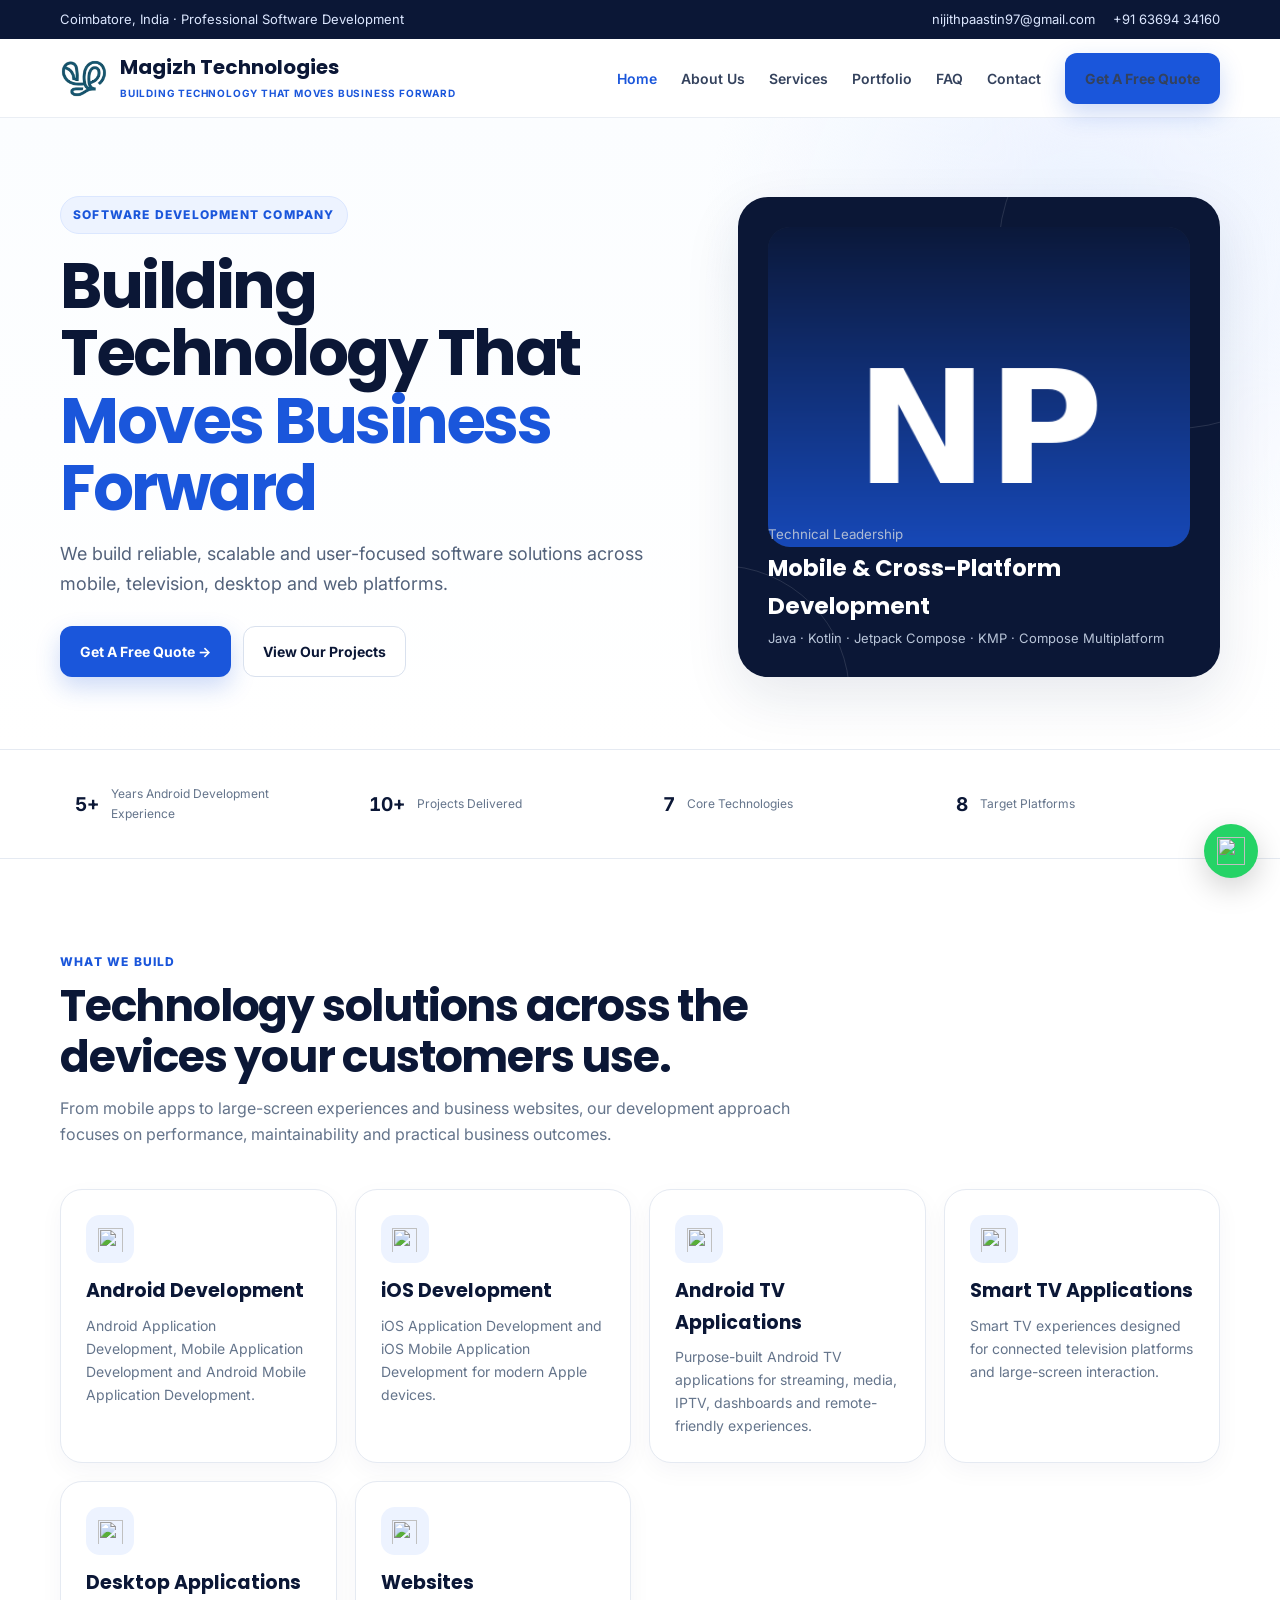
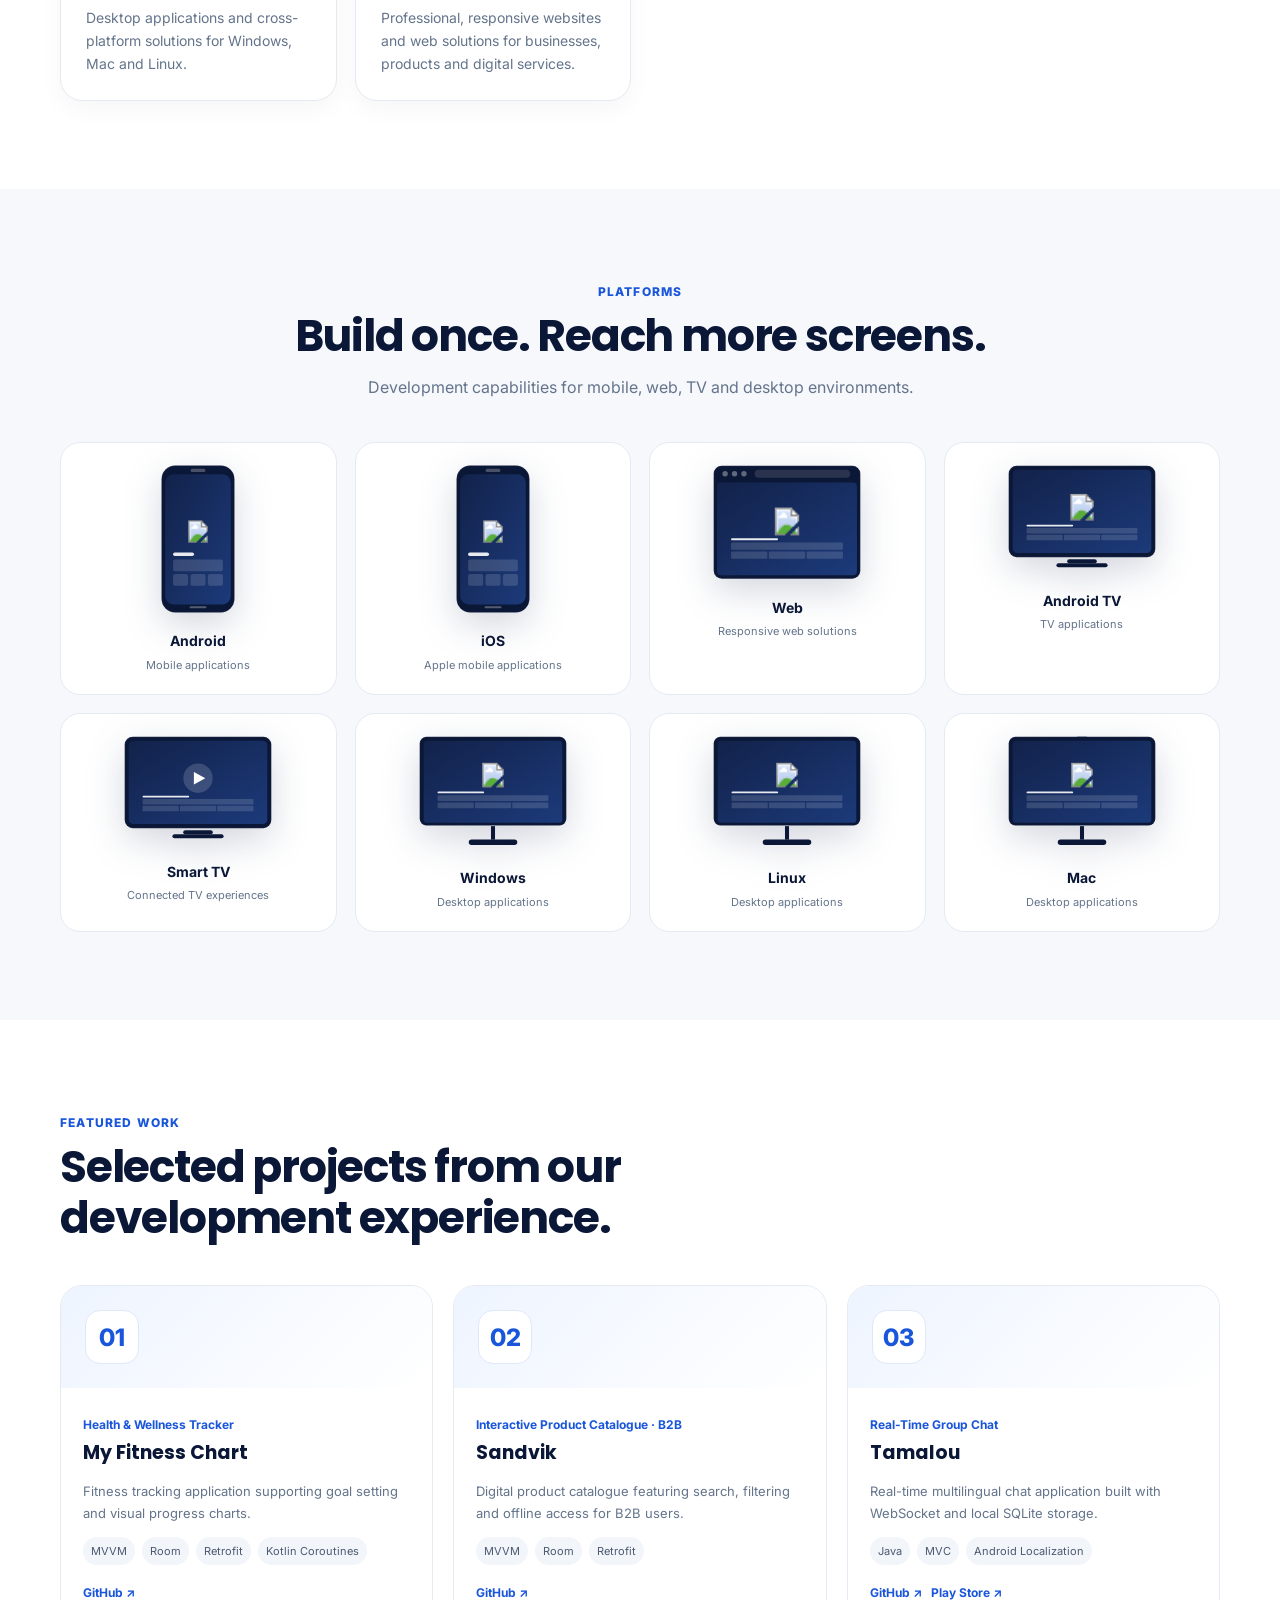
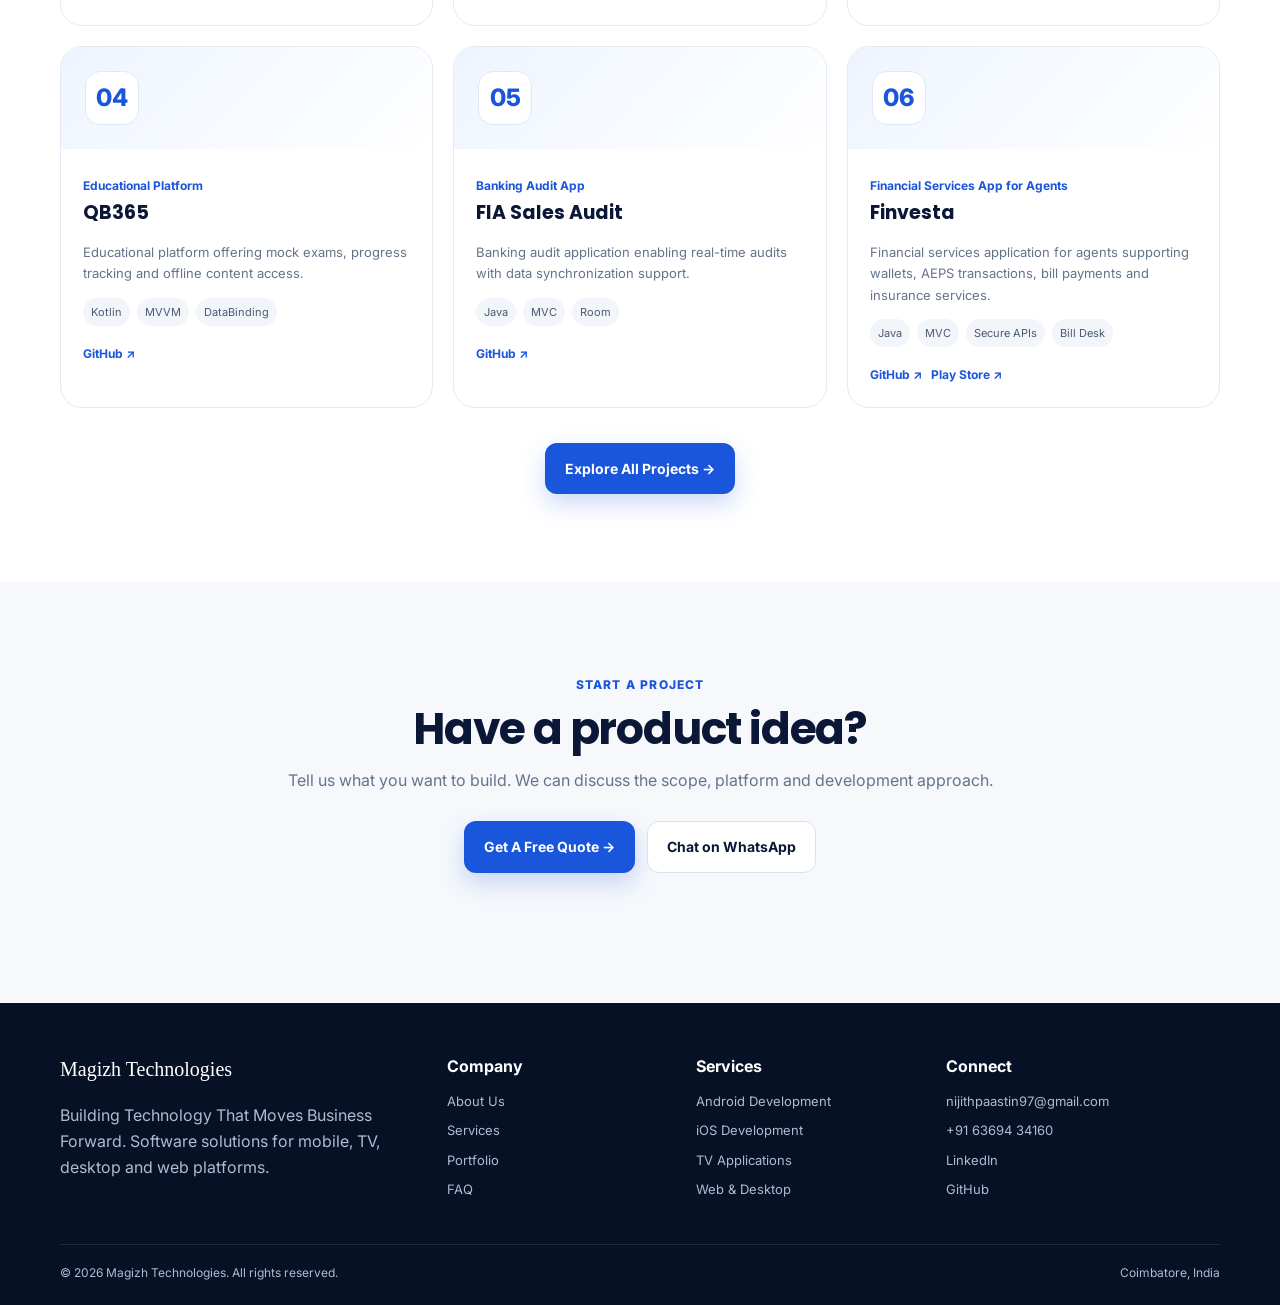
==== commit 4f9650cb: "Updated Commit" ====
--- a/index.html
+++ b/index.html
@@ -1,34 +1,13 @@
 <!doctype html><html lang="en"><head><meta charset="utf-8"><meta name="viewport" content="width=device-width,initial-scale=1"><meta name="description" content="Magizh Technologies provides Android, iOS, TV, desktop and web development services."><title>Software Development Company | Magizh Technologies</title><link rel="stylesheet" href="style.css">
-<link rel="icon" type="image/png" href="assets/images/favicon.png">
+<link rel="icon" type="image/png" href="[data-uri]">
 <link rel="apple-touch-icon" href="assets/images/apple-touch-icon.png">
 <meta name="theme-color" content="#0b1736"></head><body>
 <div class="scroll-progress"><div class="scroll-progress-bar" id="scrollProgress"></div></div><div class="topbar"><div class="container"><div>Coimbatore, India · Professional Software Development</div><div class="toplinks"><a href="mailto:nijithpaastin97@gmail.com">nijithpaastin97@gmail.com</a><a href="tel:+916369434160">+91 63694 34160</a></div></div></div>
-<header><div class="container nav"><a class="brand" href="index.html"><img src="assets/images/magizh-logo.png" alt="Magizh Technologies logo"><div><strong>Magizh Technologies</strong><span>BUILDING TECHNOLOGY THAT MOVES BUSINESS FORWARD</span></div></a><button class="menu" id="menuBtn" aria-label="Menu" aria-expanded="false"><span></span><span></span><span></span></button><nav class="navlinks"><a class="active" href="index.html">Home</a><a class="" href="about.html">About Us</a><a class="" href="services.html">Services</a><a class="" href="portfolio.html">Portfolio</a><a class="" href="faq.html">FAQ</a><a class="" href="contact.html">Contact</a><a class="btn btn-primary" href="contact.html">Get A Free Quote</a></nav></div></header><main><section class="hero"><div class="container hero-grid"><div><span class="eyebrow">Software Development Company</span><h1>Building Technology That <em>Moves Business Forward</em></h1><p>We build reliable, scalable and user-focused software solutions across mobile, television, desktop and web platforms.</p><div class="actions"><a class="btn btn-primary" href="contact.html">Get A Free Quote →</a><a class="btn btn-outline" href="portfolio.html">View Our Projects</a></div></div><div class="hero-card"><div class="profile"><img src="assets/images/nigith-profile.jpg" alt="Nigith Pastine K"></div><div class="hero-card-bottom"><small>Technical Leadership</small><h3>Mobile & Cross-Platform Development</h3><p>Java · Kotlin · Jetpack Compose · KMP · Compose Multiplatform</p></div></div></div></section>
-<div class="marquee-wrap"><div class="marquee-track"><div class="marquee-item"><svg class="inline-icon" viewBox="0 0 24 24" width="20" height="20" aria-hidden="true"><path d="M11.915 0 11.7.215C9.515 2.4 7.47 6.39 6.046 10.483c-1.064 1.024-3.633 2.81-3.711 3.551-.093.87 1.746 2.611 1.55 3.235-.198.625-1.304 1.408-1.014 1.939.1.188.823.011 1.277-.491a13.389 13.389 0 0 0-.017 2.14c.076.906.27 1.668.643 2.232.372.563.956.911 1.667.911.397 0 .727-.114 1.024-.264.298-.149.571-.33.91-.5.68-.34 1.634-.666 3.53-.604 1.903.062 2.872.39 3.559.704.687.314 1.15.664 1.925.664.767 0 1.395-.336 1.807-.9.412-.563.631-1.33.72-2.24.06-.623.055-1.32 0-2.066.454.45 1.117.604 1.213.424.29-.53-.816-1.314-1.013-1.937-.198-.624 1.642-2.366 1.549-3.236-.08-.748-2.707-2.568-3.748-3.586C16.428 6.374 14.308 2.394 12.13.215zm.175 6.038a2.95 2.95 0 0 1 2.943 2.942 2.95 2.95 0 0 1-2.943 2.943A2.95 2.95 0 0 1 9.148 8.98a2.95 2.95 0 0 1 2.942-2.942zM8.685 7.983a3.515 3.515 0 0 0-.145.997c0 1.951 1.6 3.55 3.55 3.55 1.95 0 3.55-1.598 3.55-3.55 0-.329-.046-.648-.132-.951.334.095.64.208.915.336a42.699 42.699 0 0 1 2.042 5.829c.678 2.545 1.01 4.92.846 6.607-.082.844-.29 1.51-.606 1.94-.315.431-.713.651-1.315.651-.593 0-.932-.27-1.673-.61-.741-.338-1.825-.694-3.792-.758-1.974-.064-3.073.293-3.821.669-.375.188-.659.373-.911.5s-.466.2-.752.2c-.53 0-.876-.209-1.16-.64-.285-.43-.474-1.101-.545-1.948-.141-1.693.176-4.069.823-6.614a43.155 43.155 0 0 1 1.934-5.783c.348-.167.749-.31 1.192-.425zm-3.382 4.362a.216.216 0 0 1 .13.031c-.166.56-.323 1.116-.463 1.665a33.849 33.849 0 0 0-.547 2.555 3.9 3.9 0 0 0-.2-.39c-.58-1.012-.914-1.642-1.16-2.08.315-.24 1.679-1.755 2.24-1.781zm13.394.01c.562.027 1.926 1.543 2.24 1.783-.246.438-.58 1.068-1.16 2.08a4.428 4.428 0 0 0-.163.309 32.354 32.354 0 0 0-.562-2.49 40.579 40.579 0 0 0-.482-1.652.216.216 0 0 1 .127-.03z" fill="currentColor"/></svg><span>Java</span></div><div class="marquee-item"><svg class="inline-icon" viewBox="0 0 24 24" width="20" height="20" aria-hidden="true"><path d="M24 24H0V0h24L12 12Z" fill="currentColor"/></svg><span>Kotlin</span></div><div class="marquee-item"><svg class="inline-icon" viewBox="0 0 24 24" width="20" height="20" aria-hidden="true"><path d="M12.135.003a2.577 2.577 0 0 0-1.42.344L2.55 5.06a2.577 2.577 0 0 0-.953.967l3.957 2.17a1.765 1.765 0 0 1 .603-.588l4.951-2.86a1.761 1.761 0 0 1 1.76 0l4.951 2.86a1.753 1.753 0 0 1 .526.46l3.921-2.265a2.577 2.577 0 0 0-.816-.744L13.291.347a2.577 2.577 0 0 0-1.152-.34Zm-.145 4.912a1.36 1.36 0 0 0-.68.182L6.36 7.953a1.345 1.345 0 0 0-.454.435l1.92 1.055a1.05 1.05 0 0 1 .31-.275l3.34-1.928a1.054 1.054 0 0 1 1.051 0l3.336 1.928a1.066 1.066 0 0 1 .238.199l.018-.01-.002-.002 1.877-1.08a1.353 1.353 0 0 0-.373-.322l-4.95-2.86a1.357 1.357 0 0 0-.68-.178Zm10.432 1.149-3.92 2.26a1.757 1.757 0 0 1 .2.812v5.715c0 .627-.332 1.21-.88 1.528l-4.95 2.86a1.761 1.761 0 0 1-.64.214v4.524a2.577 2.577 0 0 0 1.059-.313l8.162-4.713a2.577 2.577 0 0 0 1.289-2.23V7.297a2.577 2.577 0 0 0-.318-1.228Zm-20.937.238a2.577 2.577 0 0 0-.227.99v9.43c0 .918.491 1.767 1.293 2.229l8.162 4.713a2.57 2.57 0 0 0 1.225.336v-4.531a1.761 1.761 0 0 1-.833-.235L6.156 16.38a1.765 1.765 0 0 1-.877-1.528V9.136a1.776 1.776 0 0 1 .131-.676Zm16.67 2.223-1.89 1.092a1.058 1.058 0 0 1 .124.46v3.856c0 .378-.2.72-.526.907l-3.336 1.93a1.04 1.04 0 0 1-.295.107v2.17c.152-.027.304-.078.44-.157l4.949-2.859a1.36 1.36 0 0 0 .68-1.18V9.136a1.36 1.36 0 0 0-.147-.607Zm-12.387.13a1.36 1.36 0 0 0-.088.481v5.715a1.36 1.36 0 0 0 .68 1.18l4.95 2.86c.194.112.412.166.627.177v-2.174a1.054 1.054 0 0 1-.46-.123L8.14 14.843a1.054 1.054 0 0 1-.532-.908v-3.853a.99.99 0 0 1 .077-.38l-.034-.013z" fill="currentColor"/></svg><span>Jetpack Compose</span></div><div class="marquee-item"><svg class="inline-icon" viewBox="0 0 24 24" width="20" height="20" aria-hidden="true"><path d="M14.25.18l.9.2.73.26.59.3.45.32.34.34.25.34.16.33.1.3.04.26.02.2-.01.13V8.5l-.05.63-.13.55-.21.46-.26.38-.3.31-.33.25-.35.19-.35.14-.33.1-.3.07-.26.04-.21.02H8.77l-.69.05-.59.14-.5.22-.41.27-.33.32-.27.35-.2.36-.15.37-.1.35-.07.32-.04.27-.02.21v3.06H3.17l-.21-.03-.28-.07-.32-.12-.35-.18-.36-.26-.36-.36-.35-.46-.32-.59-.28-.73-.21-.88-.14-1.05-.05-1.23.06-1.22.16-1.04.24-.87.32-.71.36-.57.4-.44.42-.33.42-.24.4-.16.36-.1.32-.05.24-.01h.16l.06.01h8.16v-.83H6.18l-.01-2.75-.02-.37.05-.34.11-.31.17-.28.25-.26.31-.23.38-.2.44-.18.51-.15.58-.12.64-.1.71-.06.77-.04.84-.02 1.27.05zm-6.3 1.98l-.23.33-.08.41.08.41.23.34.33.22.41.09.41-.09.33-.22.23-.34.08-.41-.08-.41-.23-.33-.33-.22-.41-.09-.41.09zm13.09 3.95l.28.06.32.12.35.18.36.27.36.35.35.47.32.59.28.73.21.88.14 1.04.05 1.23-.06 1.23-.16 1.04-.24.86-.32.71-.36.57-.4.45-.42.33-.42.24-.4.16-.36.09-.32.05-.24.02-.16-.01h-8.22v.82h5.84l.01 2.76.02.36-.05.34-.11.31-.17.29-.25.25-.31.24-.38.2-.44.17-.51.15-.58.13-.64.09-.71.07-.77.04-.84.01-1.27-.04-1.07-.14-.9-.2-.73-.25-.59-.3-.45-.33-.34-.34-.25-.34-.16-.33-.1-.3-.04-.25-.02-.2.01-.13v-5.34l.05-.64.13-.54.21-.46.26-.38.3-.32.33-.24.35-.2.35-.14.33-.1.3-.06.26-.04.21-.02.13-.01h5.84l.69-.05.59-.14.5-.21.41-.28.33-.32.27-.35.2-.36.15-.36.1-.35.07-.32.04-.28.02-.21V6.07h2.09l.14.01zm-6.47 14.25l-.23.33-.08.41.08.41.23.33.33.23.41.08.41-.08.33-.23.23-.33.08-.41-.08-.41-.23-.33-.33-.23-.41-.08-.41.08z" fill="currentColor"/></svg><span>Python</span></div><div class="marquee-item"><svg class="inline-icon" viewBox="0 0 24 24" width="20" height="20" aria-hidden="true"><path d="M11.146 0h3.924v18.166c-2.013.382-3.491.535-5.096.535-4.791 0-7.288-2.166-7.288-6.32 0-4.002 2.65-6.6 6.753-6.6.637 0 1.121.05 1.707.203zm0 9.143a3.894 3.894 0 00-1.325-.204c-1.988 0-3.134 1.223-3.134 3.365 0 2.09 1.096 3.236 3.109 3.236.433 0 .79-.025 1.35-.102V9.142zM21.314 6.06v9.098c0 3.134-.229 4.638-.917 5.937-.637 1.249-1.478 2.039-3.211 2.905l-3.644-1.733c1.733-.815 2.574-1.53 3.109-2.625.561-1.121.739-2.421.739-5.835V6.059h3.924zM17.39.021h3.924v4.026H17.39z" fill="currentColor"/></svg><span>Django</span></div><div class="marquee-item"><svg class="inline-icon" viewBox="0 0 24 24" width="20" height="20" aria-hidden="true"><path d="M18.4395 5.5586c-.675 1.1664-1.352 2.3318-2.0274 3.498-.0366-.0155-.0742-.0286-.1113-.043-1.8249-.6957-3.484-.8-4.42-.787-1.8551.0185-3.3544.4643-4.2597.8203-.084-.1494-1.7526-3.021-2.0215-3.4864a1.1451 1.1451 0 0 0-.1406-.1914c-.3312-.364-.9054-.4859-1.379-.203-.475.282-.7136.9361-.3886 1.5019 1.9466 3.3696-.0966-.2158 1.9473 3.3593.0172.031-.4946.2642-1.3926 1.0177C2.8987 12.176.452 14.772 0 18.9902h24c-.119-1.1108-.3686-2.099-.7461-3.0683-.7438-1.9118-1.8435-3.2928-2.7402-4.1836a12.1048 12.1048 0 0 0-2.1309-1.6875c.6594-1.122 1.312-2.2559 1.9649-3.3848.2077-.3615.1886-.7956-.0079-1.1191a1.1001 1.1001 0 0 0-.8515-.5332c-.5225-.0536-.9392.3128-1.0488.5449zm-.0391 8.461c.3944.5926.324 1.3306-.1563 1.6503-.4799.3197-1.188.0985-1.582-.4941-.3944-.5927-.324-1.3307.1563-1.6504.4727-.315 1.1812-.1086 1.582.4941zM7.207 13.5273c.4803.3197.5506 1.0577.1563 1.6504-.394.5926-1.1038.8138-1.584.4941-.48-.3197-.5503-1.0577-.1563-1.6504.4008-.6021 1.1087-.8106 1.584-.4941z" fill="currentColor"/></svg><span>Android</span></div><div class="marquee-item"><svg class="inline-icon" viewBox="0 0 24 24" width="20" height="20" aria-hidden="true"><path d="M12.152 6.896c-.948 0-2.415-1.078-3.96-1.04-2.04.027-3.91 1.183-4.961 3.014-2.117 3.675-.546 9.103 1.519 12.09 1.013 1.454 2.208 3.09 3.792 3.039 1.52-.065 2.09-.987 3.935-.987 1.831 0 2.35.987 3.96.948 1.637-.026 2.676-1.48 3.676-2.948 1.156-1.688 1.636-3.325 1.662-3.415-.039-.013-3.182-1.221-3.22-4.857-.026-3.04 2.48-4.494 2.597-4.559-1.429-2.09-3.623-2.324-4.39-2.376-2-.156-3.675 1.09-4.61 1.09zM15.53 3.83c.843-1.012 1.4-2.427 1.245-3.83-1.207.052-2.662.805-3.532 1.818-.78.896-1.454 2.338-1.273 3.714 1.338.104 2.715-.688 3.559-1.701" fill="currentColor"/></svg><span>iOS</span></div><div class="marquee-item"><svg class="inline-icon" viewBox="0 0 24 24" width="20" height="20" aria-hidden="true"><path d="M12 0C8.21 0 4.831 1.757 2.632 4.501l3.953 6.848A5.454 5.454 0 0 1 12 6.545h10.691A12 12 0 0 0 12 0zM1.931 5.47A11.943 11.943 0 0 0 0 12c0 6.012 4.42 10.991 10.189 11.864l3.953-6.847a5.45 5.45 0 0 1-6.865-2.29zm13.342 2.166a5.446 5.446 0 0 1 1.45 7.09l.002.001h-.002l-5.344 9.257c.206.01.413.016.621.016 6.627 0 12-5.373 12-12 0-1.54-.29-3.011-.818-4.364zM12 16.364a4.364 4.364 0 1 1 0-8.728 4.364 4.364 0 0 1 0 8.728Z" fill="currentColor"/></svg><span>Web</span></div><div class="marquee-item"><svg class="inline-icon" viewBox="0 0 24 24" width="20" height="20" aria-hidden="true"><path d="M12.504 0c-.155 0-.315.008-.48.021-4.226.333-3.105 4.807-3.17 6.298-.076 1.092-.3 1.953-1.05 3.02-.885 1.051-2.127 2.75-2.716 4.521-.278.832-.41 1.684-.287 2.489a.424.424 0 00-.11.135c-.26.268-.45.6-.663.839-.199.199-.485.267-.797.4-.313.136-.658.269-.864.68-.09.189-.136.394-.132.602 0 .199.027.4.055.536.058.399.116.728.04.97-.249.68-.28 1.145-.106 1.484.174.334.535.47.94.601.81.2 1.91.135 2.774.6.926.466 1.866.67 2.616.47.526-.116.97-.464 1.208-.946.587-.003 1.23-.269 2.26-.334.699-.058 1.574.267 2.577.2.025.134.063.198.114.333l.003.003c.391.778 1.113 1.132 1.884 1.071.771-.06 1.592-.536 2.257-1.306.631-.765 1.683-1.084 2.378-1.503.348-.199.629-.469.649-.853.023-.4-.2-.811-.714-1.376v-.097l-.003-.003c-.17-.2-.25-.535-.338-.926-.085-.401-.182-.786-.492-1.046h-.003c-.059-.054-.123-.067-.188-.135a.357.357 0 00-.19-.064c.431-1.278.264-2.55-.173-3.694-.533-1.41-1.465-2.638-2.175-3.483-.796-1.005-1.576-1.957-1.56-3.368.026-2.152.236-6.133-3.544-6.139zm.529 3.405h.013c.213 0 .396.062.584.198.19.135.33.332.438.533.105.259.158.459.166.724 0-.02.006-.04.006-.06v.105a.086.086 0 01-.004-.021l-.004-.024a1.807 1.807 0 01-.15.706.953.953 0 01-.213.335.71.71 0 00-.088-.042c-.104-.045-.198-.064-.284-.133a1.312 1.312 0 00-.22-.066c.05-.06.146-.133.183-.198.053-.128.082-.264.088-.402v-.02a1.21 1.21 0 00-.061-.4c-.045-.134-.101-.2-.183-.333-.084-.066-.167-.132-.267-.132h-.016c-.093 0-.176.03-.262.132a.8.8 0 00-.205.334 1.18 1.18 0 00-.09.4v.019c.002.089.008.179.02.267-.193-.067-.438-.135-.607-.202a1.635 1.635 0 01-.018-.2v-.02a1.772 1.772 0 01.15-.768c.082-.22.232-.406.43-.533a.985.985 0 01.594-.2zm-2.962.059h.036c.142 0 .27.048.399.135.146.129.264.288.344.465.09.199.14.4.153.667v.004c.007.134.006.2-.002.266v.08c-.03.007-.056.018-.083.024-.152.055-.274.135-.393.2.012-.09.013-.18.003-.267v-.015c-.012-.133-.04-.2-.082-.333a.613.613 0 00-.166-.267.248.248 0 00-.183-.064h-.021c-.071.006-.13.04-.186.132a.552.552 0 00-.12.27.944.944 0 00-.023.33v.015c.012.135.037.2.08.334.046.134.098.2.166.268.01.009.02.018.034.024-.07.057-.117.07-.176.136a.304.304 0 01-.131.068 2.62 2.62 0 01-.275-.402 1.772 1.772 0 01-.155-.667 1.759 1.759 0 01.08-.668 1.43 1.43 0 01.283-.535c.128-.133.26-.2.418-.2zm1.37 1.706c.332 0 .733.065 1.216.399.293.2.523.269 1.052.468h.003c.255.136.405.266.478.399v-.131a.571.571 0 01.016.47c-.123.31-.516.643-1.063.842v.002c-.268.135-.501.333-.775.465-.276.135-.588.292-1.012.267a1.139 1.139 0 01-.448-.067 3.566 3.566 0 01-.322-.198c-.195-.135-.363-.332-.612-.465v-.005h-.005c-.4-.246-.616-.512-.686-.71-.07-.268-.005-.47.193-.6.224-.135.38-.271.483-.336.104-.074.143-.102.176-.131h.002v-.003c.169-.202.436-.47.839-.601.139-.036.294-.065.466-.065zm2.8 2.142c.358 1.417 1.196 3.475 1.735 4.473.286.534.855 1.659 1.102 3.024.156-.005.33.018.513.064.646-1.671-.546-3.467-1.089-3.966-.22-.2-.232-.335-.123-.335.59.534 1.365 1.572 1.646 2.757.13.535.16 1.104.021 1.67.067.028.135.06.205.067 1.032.534 1.413.938 1.23 1.537v-.043c-.06-.003-.12 0-.18 0h-.016c.151-.467-.182-.825-1.065-1.224-.915-.4-1.646-.336-1.77.465-.008.043-.013.066-.018.135-.068.023-.139.053-.209.064-.43.268-.662.669-.793 1.187-.13.533-.17 1.156-.205 1.869v.003c-.02.334-.17.838-.319 1.35-1.5 1.072-3.58 1.538-5.348.334a2.645 2.645 0 00-.402-.533 1.45 1.45 0 00-.275-.333c.182 0 .338-.03.465-.067a.615.615 0 00.314-.334c.108-.267 0-.697-.345-1.163-.345-.467-.931-.995-1.788-1.521-.63-.4-.986-.87-1.15-1.396-.165-.534-.143-1.085-.015-1.645.245-1.07.873-2.11 1.274-2.763.107-.065.037.135-.408.974-.396.751-1.14 2.497-.122 3.854a8.123 8.123 0 01.647-2.876c.564-1.278 1.743-3.504 1.836-5.268.048.036.217.135.289.202.218.133.38.333.59.465.21.201.477.335.876.335.039.003.075.006.11.006.412 0 .73-.134.997-.268.29-.134.52-.334.74-.4h.005c.467-.135.835-.402 1.044-.7zm2.185 8.958c.037.6.343 1.245.882 1.377.588.134 1.434-.333 1.791-.765l.211-.01c.315-.007.577.01.847.268l.003.003c.208.199.305.53.391.876.085.4.154.78.409 1.066.486.527.645.906.636 1.14l.003-.007v.018l-.003-.012c-.015.262-.185.396-.498.595-.63.401-1.746.712-2.457 1.57-.618.737-1.37 1.14-2.036 1.191-.664.053-1.237-.2-1.574-.898l-.005-.003c-.21-.4-.12-1.025.056-1.69.176-.668.428-1.344.463-1.897.037-.714.076-1.335.195-1.814.12-.465.308-.797.641-.984l.045-.022zm-10.814.049h.01c.053 0 .105.005.157.014.376.055.706.333 1.023.752l.91 1.664.003.003c.243.533.754 1.064 1.189 1.637.434.598.77 1.131.729 1.57v.006c-.057.744-.48 1.148-1.125 1.294-.645.135-1.52.002-2.395-.464-.968-.536-2.118-.469-2.857-.602-.369-.066-.61-.2-.723-.4-.11-.2-.113-.602.123-1.23v-.004l.002-.003c.117-.334.03-.752-.027-1.118-.055-.401-.083-.71.043-.94.16-.334.396-.4.69-.533.294-.135.64-.202.915-.47h.002v-.002c.256-.268.445-.601.668-.838.19-.201.38-.336.663-.336zm7.159-9.074c-.435.201-.945.535-1.488.535-.542 0-.97-.267-1.28-.466-.154-.134-.28-.268-.373-.335-.164-.134-.144-.333-.074-.333.109.016.129.134.199.2.096.066.215.2.36.333.292.2.68.467 1.167.467.485 0 1.053-.267 1.398-.466.195-.135.445-.334.648-.467.156-.136.149-.267.279-.267.128.016.034.134-.147.332a8.097 8.097 0 01-.69.468zm-1.082-1.583V5.64c-.006-.02.013-.042.029-.05.074-.043.18-.027.26.004.063 0 .16.067.15.135-.006.049-.085.066-.135.066-.055 0-.092-.043-.141-.068-.052-.018-.146-.008-.163-.065zm-.551 0c-.02.058-.113.049-.166.066-.047.025-.086.068-.14.068-.05 0-.13-.02-.136-.068-.01-.066.088-.133.15-.133.08-.031.184-.047.259-.005.019.009.036.03.03.05v.02h.003z" fill="currentColor"/></svg><span>Linux</span></div><div class="marquee-item"><svg class="inline-icon" viewBox="0 0 24 24" width="20" height="20" aria-hidden="true">
-  <path d="M3 3.6 L11 2.5 V11 H3 Z" fill="currentColor"/>
-  <path d="M12 2.4 L21 1.1 V11 H12 Z" fill="currentColor"/>
-  <path d="M3 12 H11 V20.5 L3 19.4 Z" fill="currentColor"/>
-  <path d="M12 12 H21 V21.9 L12 20.6 Z" fill="currentColor"/>
-</svg><span>Windows</span></div><div class="marquee-item"><svg class="inline-icon" viewBox="0 0 24 24" width="20" height="20" aria-hidden="true"><path d="M11.915 0 11.7.215C9.515 2.4 7.47 6.39 6.046 10.483c-1.064 1.024-3.633 2.81-3.711 3.551-.093.87 1.746 2.611 1.55 3.235-.198.625-1.304 1.408-1.014 1.939.1.188.823.011 1.277-.491a13.389 13.389 0 0 0-.017 2.14c.076.906.27 1.668.643 2.232.372.563.956.911 1.667.911.397 0 .727-.114 1.024-.264.298-.149.571-.33.91-.5.68-.34 1.634-.666 3.53-.604 1.903.062 2.872.39 3.559.704.687.314 1.15.664 1.925.664.767 0 1.395-.336 1.807-.9.412-.563.631-1.33.72-2.24.06-.623.055-1.32 0-2.066.454.45 1.117.604 1.213.424.29-.53-.816-1.314-1.013-1.937-.198-.624 1.642-2.366 1.549-3.236-.08-.748-2.707-2.568-3.748-3.586C16.428 6.374 14.308 2.394 12.13.215zm.175 6.038a2.95 2.95 0 0 1 2.943 2.942 2.95 2.95 0 0 1-2.943 2.943A2.95 2.95 0 0 1 9.148 8.98a2.95 2.95 0 0 1 2.942-2.942zM8.685 7.983a3.515 3.515 0 0 0-.145.997c0 1.951 1.6 3.55 3.55 3.55 1.95 0 3.55-1.598 3.55-3.55 0-.329-.046-.648-.132-.951.334.095.64.208.915.336a42.699 42.699 0 0 1 2.042 5.829c.678 2.545 1.01 4.92.846 6.607-.082.844-.29 1.51-.606 1.94-.315.431-.713.651-1.315.651-.593 0-.932-.27-1.673-.61-.741-.338-1.825-.694-3.792-.758-1.974-.064-3.073.293-3.821.669-.375.188-.659.373-.911.5s-.466.2-.752.2c-.53 0-.876-.209-1.16-.64-.285-.43-.474-1.101-.545-1.948-.141-1.693.176-4.069.823-6.614a43.155 43.155 0 0 1 1.934-5.783c.348-.167.749-.31 1.192-.425zm-3.382 4.362a.216.216 0 0 1 .13.031c-.166.56-.323 1.116-.463 1.665a33.849 33.849 0 0 0-.547 2.555 3.9 3.9 0 0 0-.2-.39c-.58-1.012-.914-1.642-1.16-2.08.315-.24 1.679-1.755 2.24-1.781zm13.394.01c.562.027 1.926 1.543 2.24 1.783-.246.438-.58 1.068-1.16 2.08a4.428 4.428 0 0 0-.163.309 32.354 32.354 0 0 0-.562-2.49 40.579 40.579 0 0 0-.482-1.652.216.216 0 0 1 .127-.03z" fill="currentColor"/></svg><span>Java</span></div><div class="marquee-item"><svg class="inline-icon" viewBox="0 0 24 24" width="20" height="20" aria-hidden="true"><path d="M24 24H0V0h24L12 12Z" fill="currentColor"/></svg><span>Kotlin</span></div><div class="marquee-item"><svg class="inline-icon" viewBox="0 0 24 24" width="20" height="20" aria-hidden="true"><path d="M12.135.003a2.577 2.577 0 0 0-1.42.344L2.55 5.06a2.577 2.577 0 0 0-.953.967l3.957 2.17a1.765 1.765 0 0 1 .603-.588l4.951-2.86a1.761 1.761 0 0 1 1.76 0l4.951 2.86a1.753 1.753 0 0 1 .526.46l3.921-2.265a2.577 2.577 0 0 0-.816-.744L13.291.347a2.577 2.577 0 0 0-1.152-.34Zm-.145 4.912a1.36 1.36 0 0 0-.68.182L6.36 7.953a1.345 1.345 0 0 0-.454.435l1.92 1.055a1.05 1.05 0 0 1 .31-.275l3.34-1.928a1.054 1.054 0 0 1 1.051 0l3.336 1.928a1.066 1.066 0 0 1 .238.199l.018-.01-.002-.002 1.877-1.08a1.353 1.353 0 0 0-.373-.322l-4.95-2.86a1.357 1.357 0 0 0-.68-.178Zm10.432 1.149-3.92 2.26a1.757 1.757 0 0 1 .2.812v5.715c0 .627-.332 1.21-.88 1.528l-4.95 2.86a1.761 1.761 0 0 1-.64.214v4.524a2.577 2.577 0 0 0 1.059-.313l8.162-4.713a2.577 2.577 0 0 0 1.289-2.23V7.297a2.577 2.577 0 0 0-.318-1.228Zm-20.937.238a2.577 2.577 0 0 0-.227.99v9.43c0 .918.491 1.767 1.293 2.229l8.162 4.713a2.57 2.57 0 0 0 1.225.336v-4.531a1.761 1.761 0 0 1-.833-.235L6.156 16.38a1.765 1.765 0 0 1-.877-1.528V9.136a1.776 1.776 0 0 1 .131-.676Zm16.67 2.223-1.89 1.092a1.058 1.058 0 0 1 .124.46v3.856c0 .378-.2.72-.526.907l-3.336 1.93a1.04 1.04 0 0 1-.295.107v2.17c.152-.027.304-.078.44-.157l4.949-2.859a1.36 1.36 0 0 0 .68-1.18V9.136a1.36 1.36 0 0 0-.147-.607Zm-12.387.13a1.36 1.36 0 0 0-.088.481v5.715a1.36 1.36 0 0 0 .68 1.18l4.95 2.86c.194.112.412.166.627.177v-2.174a1.054 1.054 0 0 1-.46-.123L8.14 14.843a1.054 1.054 0 0 1-.532-.908v-3.853a.99.99 0 0 1 .077-.38l-.034-.013z" fill="currentColor"/></svg><span>Jetpack Compose</span></div><div class="marquee-item"><svg class="inline-icon" viewBox="0 0 24 24" width="20" height="20" aria-hidden="true"><path d="M14.25.18l.9.2.73.26.59.3.45.32.34.34.25.34.16.33.1.3.04.26.02.2-.01.13V8.5l-.05.63-.13.55-.21.46-.26.38-.3.31-.33.25-.35.19-.35.14-.33.1-.3.07-.26.04-.21.02H8.77l-.69.05-.59.14-.5.22-.41.27-.33.32-.27.35-.2.36-.15.37-.1.35-.07.32-.04.27-.02.21v3.06H3.17l-.21-.03-.28-.07-.32-.12-.35-.18-.36-.26-.36-.36-.35-.46-.32-.59-.28-.73-.21-.88-.14-1.05-.05-1.23.06-1.22.16-1.04.24-.87.32-.71.36-.57.4-.44.42-.33.42-.24.4-.16.36-.1.32-.05.24-.01h.16l.06.01h8.16v-.83H6.18l-.01-2.75-.02-.37.05-.34.11-.31.17-.28.25-.26.31-.23.38-.2.44-.18.51-.15.58-.12.64-.1.71-.06.77-.04.84-.02 1.27.05zm-6.3 1.98l-.23.33-.08.41.08.41.23.34.33.22.41.09.41-.09.33-.22.23-.34.08-.41-.08-.41-.23-.33-.33-.22-.41-.09-.41.09zm13.09 3.95l.28.06.32.12.35.18.36.27.36.35.35.47.32.59.28.73.21.88.14 1.04.05 1.23-.06 1.23-.16 1.04-.24.86-.32.71-.36.57-.4.45-.42.33-.42.24-.4.16-.36.09-.32.05-.24.02-.16-.01h-8.22v.82h5.84l.01 2.76.02.36-.05.34-.11.31-.17.29-.25.25-.31.24-.38.2-.44.17-.51.15-.58.13-.64.09-.71.07-.77.04-.84.01-1.27-.04-1.07-.14-.9-.2-.73-.25-.59-.3-.45-.33-.34-.34-.25-.34-.16-.33-.1-.3-.04-.25-.02-.2.01-.13v-5.34l.05-.64.13-.54.21-.46.26-.38.3-.32.33-.24.35-.2.35-.14.33-.1.3-.06.26-.04.21-.02.13-.01h5.84l.69-.05.59-.14.5-.21.41-.28.33-.32.27-.35.2-.36.15-.36.1-.35.07-.32.04-.28.02-.21V6.07h2.09l.14.01zm-6.47 14.25l-.23.33-.08.41.08.41.23.33.33.23.41.08.41-.08.33-.23.23-.33.08-.41-.08-.41-.23-.33-.33-.23-.41-.08-.41.08z" fill="currentColor"/></svg><span>Python</span></div><div class="marquee-item"><svg class="inline-icon" viewBox="0 0 24 24" width="20" height="20" aria-hidden="true"><path d="M11.146 0h3.924v18.166c-2.013.382-3.491.535-5.096.535-4.791 0-7.288-2.166-7.288-6.32 0-4.002 2.65-6.6 6.753-6.6.637 0 1.121.05 1.707.203zm0 9.143a3.894 3.894 0 00-1.325-.204c-1.988 0-3.134 1.223-3.134 3.365 0 2.09 1.096 3.236 3.109 3.236.433 0 .79-.025 1.35-.102V9.142zM21.314 6.06v9.098c0 3.134-.229 4.638-.917 5.937-.637 1.249-1.478 2.039-3.211 2.905l-3.644-1.733c1.733-.815 2.574-1.53 3.109-2.625.561-1.121.739-2.421.739-5.835V6.059h3.924zM17.39.021h3.924v4.026H17.39z" fill="currentColor"/></svg><span>Django</span></div><div class="marquee-item"><svg class="inline-icon" viewBox="0 0 24 24" width="20" height="20" aria-hidden="true"><path d="M18.4395 5.5586c-.675 1.1664-1.352 2.3318-2.0274 3.498-.0366-.0155-.0742-.0286-.1113-.043-1.8249-.6957-3.484-.8-4.42-.787-1.8551.0185-3.3544.4643-4.2597.8203-.084-.1494-1.7526-3.021-2.0215-3.4864a1.1451 1.1451 0 0 0-.1406-.1914c-.3312-.364-.9054-.4859-1.379-.203-.475.282-.7136.9361-.3886 1.5019 1.9466 3.3696-.0966-.2158 1.9473 3.3593.0172.031-.4946.2642-1.3926 1.0177C2.8987 12.176.452 14.772 0 18.9902h24c-.119-1.1108-.3686-2.099-.7461-3.0683-.7438-1.9118-1.8435-3.2928-2.7402-4.1836a12.1048 12.1048 0 0 0-2.1309-1.6875c.6594-1.122 1.312-2.2559 1.9649-3.3848.2077-.3615.1886-.7956-.0079-1.1191a1.1001 1.1001 0 0 0-.8515-.5332c-.5225-.0536-.9392.3128-1.0488.5449zm-.0391 8.461c.3944.5926.324 1.3306-.1563 1.6503-.4799.3197-1.188.0985-1.582-.4941-.3944-.5927-.324-1.3307.1563-1.6504.4727-.315 1.1812-.1086 1.582.4941zM7.207 13.5273c.4803.3197.5506 1.0577.1563 1.6504-.394.5926-1.1038.8138-1.584.4941-.48-.3197-.5503-1.0577-.1563-1.6504.4008-.6021 1.1087-.8106 1.584-.4941z" fill="currentColor"/></svg><span>Android</span></div><div class="marquee-item"><svg class="inline-icon" viewBox="0 0 24 24" width="20" height="20" aria-hidden="true"><path d="M12.152 6.896c-.948 0-2.415-1.078-3.96-1.04-2.04.027-3.91 1.183-4.961 3.014-2.117 3.675-.546 9.103 1.519 12.09 1.013 1.454 2.208 3.09 3.792 3.039 1.52-.065 2.09-.987 3.935-.987 1.831 0 2.35.987 3.96.948 1.637-.026 2.676-1.48 3.676-2.948 1.156-1.688 1.636-3.325 1.662-3.415-.039-.013-3.182-1.221-3.22-4.857-.026-3.04 2.48-4.494 2.597-4.559-1.429-2.09-3.623-2.324-4.39-2.376-2-.156-3.675 1.09-4.61 1.09zM15.53 3.83c.843-1.012 1.4-2.427 1.245-3.83-1.207.052-2.662.805-3.532 1.818-.78.896-1.454 2.338-1.273 3.714 1.338.104 2.715-.688 3.559-1.701" fill="currentColor"/></svg><span>iOS</span></div><div class="marquee-item"><svg class="inline-icon" viewBox="0 0 24 24" width="20" height="20" aria-hidden="true"><path d="M12 0C8.21 0 4.831 1.757 2.632 4.501l3.953 6.848A5.454 5.454 0 0 1 12 6.545h10.691A12 12 0 0 0 12 0zM1.931 5.47A11.943 11.943 0 0 0 0 12c0 6.012 4.42 10.991 10.189 11.864l3.953-6.847a5.45 5.45 0 0 1-6.865-2.29zm13.342 2.166a5.446 5.446 0 0 1 1.45 7.09l.002.001h-.002l-5.344 9.257c.206.01.413.016.621.016 6.627 0 12-5.373 12-12 0-1.54-.29-3.011-.818-4.364zM12 16.364a4.364 4.364 0 1 1 0-8.728 4.364 4.364 0 0 1 0 8.728Z" fill="currentColor"/></svg><span>Web</span></div><div class="marquee-item"><svg class="inline-icon" viewBox="0 0 24 24" width="20" height="20" aria-hidden="true"><path d="M12.504 0c-.155 0-.315.008-.48.021-4.226.333-3.105 4.807-3.17 6.298-.076 1.092-.3 1.953-1.05 3.02-.885 1.051-2.127 2.75-2.716 4.521-.278.832-.41 1.684-.287 2.489a.424.424 0 00-.11.135c-.26.268-.45.6-.663.839-.199.199-.485.267-.797.4-.313.136-.658.269-.864.68-.09.189-.136.394-.132.602 0 .199.027.4.055.536.058.399.116.728.04.97-.249.68-.28 1.145-.106 1.484.174.334.535.47.94.601.81.2 1.91.135 2.774.6.926.466 1.866.67 2.616.47.526-.116.97-.464 1.208-.946.587-.003 1.23-.269 2.26-.334.699-.058 1.574.267 2.577.2.025.134.063.198.114.333l.003.003c.391.778 1.113 1.132 1.884 1.071.771-.06 1.592-.536 2.257-1.306.631-.765 1.683-1.084 2.378-1.503.348-.199.629-.469.649-.853.023-.4-.2-.811-.714-1.376v-.097l-.003-.003c-.17-.2-.25-.535-.338-.926-.085-.401-.182-.786-.492-1.046h-.003c-.059-.054-.123-.067-.188-.135a.357.357 0 00-.19-.064c.431-1.278.264-2.55-.173-3.694-.533-1.41-1.465-2.638-2.175-3.483-.796-1.005-1.576-1.957-1.56-3.368.026-2.152.236-6.133-3.544-6.139zm.529 3.405h.013c.213 0 .396.062.584.198.19.135.33.332.438.533.105.259.158.459.166.724 0-.02.006-.04.006-.06v.105a.086.086 0 01-.004-.021l-.004-.024a1.807 1.807 0 01-.15.706.953.953 0 01-.213.335.71.71 0 00-.088-.042c-.104-.045-.198-.064-.284-.133a1.312 1.312 0 00-.22-.066c.05-.06.146-.133.183-.198.053-.128.082-.264.088-.402v-.02a1.21 1.21 0 00-.061-.4c-.045-.134-.101-.2-.183-.333-.084-.066-.167-.132-.267-.132h-.016c-.093 0-.176.03-.262.132a.8.8 0 00-.205.334 1.18 1.18 0 00-.09.4v.019c.002.089.008.179.02.267-.193-.067-.438-.135-.607-.202a1.635 1.635 0 01-.018-.2v-.02a1.772 1.772 0 01.15-.768c.082-.22.232-.406.43-.533a.985.985 0 01.594-.2zm-2.962.059h.036c.142 0 .27.048.399.135.146.129.264.288.344.465.09.199.14.4.153.667v.004c.007.134.006.2-.002.266v.08c-.03.007-.056.018-.083.024-.152.055-.274.135-.393.2.012-.09.013-.18.003-.267v-.015c-.012-.133-.04-.2-.082-.333a.613.613 0 00-.166-.267.248.248 0 00-.183-.064h-.021c-.071.006-.13.04-.186.132a.552.552 0 00-.12.27.944.944 0 00-.023.33v.015c.012.135.037.2.08.334.046.134.098.2.166.268.01.009.02.018.034.024-.07.057-.117.07-.176.136a.304.304 0 01-.131.068 2.62 2.62 0 01-.275-.402 1.772 1.772 0 01-.155-.667 1.759 1.759 0 01.08-.668 1.43 1.43 0 01.283-.535c.128-.133.26-.2.418-.2zm1.37 1.706c.332 0 .733.065 1.216.399.293.2.523.269 1.052.468h.003c.255.136.405.266.478.399v-.131a.571.571 0 01.016.47c-.123.31-.516.643-1.063.842v.002c-.268.135-.501.333-.775.465-.276.135-.588.292-1.012.267a1.139 1.139 0 01-.448-.067 3.566 3.566 0 01-.322-.198c-.195-.135-.363-.332-.612-.465v-.005h-.005c-.4-.246-.616-.512-.686-.71-.07-.268-.005-.47.193-.6.224-.135.38-.271.483-.336.104-.074.143-.102.176-.131h.002v-.003c.169-.202.436-.47.839-.601.139-.036.294-.065.466-.065zm2.8 2.142c.358 1.417 1.196 3.475 1.735 4.473.286.534.855 1.659 1.102 3.024.156-.005.33.018.513.064.646-1.671-.546-3.467-1.089-3.966-.22-.2-.232-.335-.123-.335.59.534 1.365 1.572 1.646 2.757.13.535.16 1.104.021 1.67.067.028.135.06.205.067 1.032.534 1.413.938 1.23 1.537v-.043c-.06-.003-.12 0-.18 0h-.016c.151-.467-.182-.825-1.065-1.224-.915-.4-1.646-.336-1.77.465-.008.043-.013.066-.018.135-.068.023-.139.053-.209.064-.43.268-.662.669-.793 1.187-.13.533-.17 1.156-.205 1.869v.003c-.02.334-.17.838-.319 1.35-1.5 1.072-3.58 1.538-5.348.334a2.645 2.645 0 00-.402-.533 1.45 1.45 0 00-.275-.333c.182 0 .338-.03.465-.067a.615.615 0 00.314-.334c.108-.267 0-.697-.345-1.163-.345-.467-.931-.995-1.788-1.521-.63-.4-.986-.87-1.15-1.396-.165-.534-.143-1.085-.015-1.645.245-1.07.873-2.11 1.274-2.763.107-.065.037.135-.408.974-.396.751-1.14 2.497-.122 3.854a8.123 8.123 0 01.647-2.876c.564-1.278 1.743-3.504 1.836-5.268.048.036.217.135.289.202.218.133.38.333.59.465.21.201.477.335.876.335.039.003.075.006.11.006.412 0 .73-.134.997-.268.29-.134.52-.334.74-.4h.005c.467-.135.835-.402 1.044-.7zm2.185 8.958c.037.6.343 1.245.882 1.377.588.134 1.434-.333 1.791-.765l.211-.01c.315-.007.577.01.847.268l.003.003c.208.199.305.53.391.876.085.4.154.78.409 1.066.486.527.645.906.636 1.14l.003-.007v.018l-.003-.012c-.015.262-.185.396-.498.595-.63.401-1.746.712-2.457 1.57-.618.737-1.37 1.14-2.036 1.191-.664.053-1.237-.2-1.574-.898l-.005-.003c-.21-.4-.12-1.025.056-1.69.176-.668.428-1.344.463-1.897.037-.714.076-1.335.195-1.814.12-.465.308-.797.641-.984l.045-.022zm-10.814.049h.01c.053 0 .105.005.157.014.376.055.706.333 1.023.752l.91 1.664.003.003c.243.533.754 1.064 1.189 1.637.434.598.77 1.131.729 1.57v.006c-.057.744-.48 1.148-1.125 1.294-.645.135-1.52.002-2.395-.464-.968-.536-2.118-.469-2.857-.602-.369-.066-.61-.2-.723-.4-.11-.2-.113-.602.123-1.23v-.004l.002-.003c.117-.334.03-.752-.027-1.118-.055-.401-.083-.71.043-.94.16-.334.396-.4.69-.533.294-.135.64-.202.915-.47h.002v-.002c.256-.268.445-.601.668-.838.19-.201.38-.336.663-.336zm7.159-9.074c-.435.201-.945.535-1.488.535-.542 0-.97-.267-1.28-.466-.154-.134-.28-.268-.373-.335-.164-.134-.144-.333-.074-.333.109.016.129.134.199.2.096.066.215.2.36.333.292.2.68.467 1.167.467.485 0 1.053-.267 1.398-.466.195-.135.445-.334.648-.467.156-.136.149-.267.279-.267.128.016.034.134-.147.332a8.097 8.097 0 01-.69.468zm-1.082-1.583V5.64c-.006-.02.013-.042.029-.05.074-.043.18-.027.26.004.063 0 .16.067.15.135-.006.049-.085.066-.135.066-.055 0-.092-.043-.141-.068-.052-.018-.146-.008-.163-.065zm-.551 0c-.02.058-.113.049-.166.066-.047.025-.086.068-.14.068-.05 0-.13-.02-.136-.068-.01-.066.088-.133.15-.133.08-.031.184-.047.259-.005.019.009.036.03.03.05v.02h.003z" fill="currentColor"/></svg><span>Linux</span></div><div class="marquee-item"><svg class="inline-icon" viewBox="0 0 24 24" width="20" height="20" aria-hidden="true">
-  <path d="M3 3.6 L11 2.5 V11 H3 Z" fill="currentColor"/>
-  <path d="M12 2.4 L21 1.1 V11 H12 Z" fill="currentColor"/>
-  <path d="M3 12 H11 V20.5 L3 19.4 Z" fill="currentColor"/>
-  <path d="M12 12 H21 V21.9 L12 20.6 Z" fill="currentColor"/>
-</svg><span>Windows</span></div></div></div>
+<header><div class="container nav"><a class="brand" href="index.html"><img src="[data-uri]" alt="Magizh Technologies logo"><div><strong>Magizh Technologies</strong><span>BUILDING TECHNOLOGY THAT MOVES BUSINESS FORWARD</span></div></a><button class="menu" id="menuBtn" aria-label="Menu" aria-expanded="false"><span></span><span></span><span></span></button><nav class="navlinks"><a class="active" href="index.html">Home</a><a class="" href="about.html">About Us</a><a class="" href="services.html">Services</a><a class="" href="portfolio.html">Portfolio</a><a class="" href="faq.html">FAQ</a><a class="" href="contact.html">Contact</a><a class="btn btn-primary" href="contact.html">Get A Free Quote</a></nav></div></header><main><section class="hero"><div class="container hero-grid"><div><span class="eyebrow">Software Development Company</span><h1>Building Technology That <em>Moves Business Forward</em></h1><p>We build reliable, scalable and user-focused software solutions across mobile, television, desktop and web platforms.</p><div class="actions"><a class="btn btn-primary" href="contact.html">Get A Free Quote →</a><a class="btn btn-outline" href="portfolio.html">View Our Projects</a></div></div><div class="hero-card"><div class="profile"><img src="assets/images/nigith-profile.jpg" alt="Nigith Pastine K" onerror="this.onerror=null;this.src='[data-uri]';"></div><div class="hero-card-bottom"><small>Technical Leadership</small><h3>Mobile & Cross-Platform Development</h3><p>Java · Kotlin · Jetpack Compose · KMP · Compose Multiplatform</p></div></div></div></section>
 <section class="trust"><div class="container trust-grid"><div class="trust-item"><b data-count="5" data-suffix="+">0</b><span>Years Android Development Experience</span></div><div class="trust-item"><b data-count="10" data-suffix="+">0</b><span>Projects Delivered</span></div><div class="trust-item"><b data-count="7" data-suffix="">0</b><span>Core Technologies</span></div><div class="trust-item"><b data-count="8" data-suffix="">0</b><span>Target Platforms</span></div></div></section>
-<section class="section"><div class="container"><div class="section-head"><span class="kicker">What We Build</span><h2>Technology solutions across the devices your customers use.</h2><p>From mobile apps to large-screen experiences and business websites, our development approach focuses on performance, maintainability and practical business outcomes.</p></div><div class="cards"><article class="card"><div class="icon"><svg class="inline-icon" viewBox="0 0 24 24" width="25" height="25" aria-hidden="true"><path d="M18.4395 5.5586c-.675 1.1664-1.352 2.3318-2.0274 3.498-.0366-.0155-.0742-.0286-.1113-.043-1.8249-.6957-3.484-.8-4.42-.787-1.8551.0185-3.3544.4643-4.2597.8203-.084-.1494-1.7526-3.021-2.0215-3.4864a1.1451 1.1451 0 0 0-.1406-.1914c-.3312-.364-.9054-.4859-1.379-.203-.475.282-.7136.9361-.3886 1.5019 1.9466 3.3696-.0966-.2158 1.9473 3.3593.0172.031-.4946.2642-1.3926 1.0177C2.8987 12.176.452 14.772 0 18.9902h24c-.119-1.1108-.3686-2.099-.7461-3.0683-.7438-1.9118-1.8435-3.2928-2.7402-4.1836a12.1048 12.1048 0 0 0-2.1309-1.6875c.6594-1.122 1.312-2.2559 1.9649-3.3848.2077-.3615.1886-.7956-.0079-1.1191a1.1001 1.1001 0 0 0-.8515-.5332c-.5225-.0536-.9392.3128-1.0488.5449zm-.0391 8.461c.3944.5926.324 1.3306-.1563 1.6503-.4799.3197-1.188.0985-1.582-.4941-.3944-.5927-.324-1.3307.1563-1.6504.4727-.315 1.1812-.1086 1.582.4941zM7.207 13.5273c.4803.3197.5506 1.0577.1563 1.6504-.394.5926-1.1038.8138-1.584.4941-.48-.3197-.5503-1.0577-.1563-1.6504.4008-.6021 1.1087-.8106 1.584-.4941z" fill="currentColor"/></svg></div><h3>Android Development</h3><p>Android Application Development, Mobile Application Development and Android Mobile Application Development.</p></article><article class="card"><div class="icon"><svg class="inline-icon" viewBox="0 0 24 24" width="25" height="25" aria-hidden="true"><path d="M12.152 6.896c-.948 0-2.415-1.078-3.96-1.04-2.04.027-3.91 1.183-4.961 3.014-2.117 3.675-.546 9.103 1.519 12.09 1.013 1.454 2.208 3.09 3.792 3.039 1.52-.065 2.09-.987 3.935-.987 1.831 0 2.35.987 3.96.948 1.637-.026 2.676-1.48 3.676-2.948 1.156-1.688 1.636-3.325 1.662-3.415-.039-.013-3.182-1.221-3.22-4.857-.026-3.04 2.48-4.494 2.597-4.559-1.429-2.09-3.623-2.324-4.39-2.376-2-.156-3.675 1.09-4.61 1.09zM15.53 3.83c.843-1.012 1.4-2.427 1.245-3.83-1.207.052-2.662.805-3.532 1.818-.78.896-1.454 2.338-1.273 3.714 1.338.104 2.715-.688 3.559-1.701" fill="currentColor"/></svg></div><h3>iOS Development</h3><p>iOS Application Development and iOS Mobile Application Development for modern Apple devices.</p></article><article class="card"><div class="icon"><svg class="inline-icon" viewBox="0 0 24 24" width="25" height="25" aria-hidden="true"><path d="M18.4395 5.5586c-.675 1.1664-1.352 2.3318-2.0274 3.498-.0366-.0155-.0742-.0286-.1113-.043-1.8249-.6957-3.484-.8-4.42-.787-1.8551.0185-3.3544.4643-4.2597.8203-.084-.1494-1.7526-3.021-2.0215-3.4864a1.1451 1.1451 0 0 0-.1406-.1914c-.3312-.364-.9054-.4859-1.379-.203-.475.282-.7136.9361-.3886 1.5019 1.9466 3.3696-.0966-.2158 1.9473 3.3593.0172.031-.4946.2642-1.3926 1.0177C2.8987 12.176.452 14.772 0 18.9902h24c-.119-1.1108-.3686-2.099-.7461-3.0683-.7438-1.9118-1.8435-3.2928-2.7402-4.1836a12.1048 12.1048 0 0 0-2.1309-1.6875c.6594-1.122 1.312-2.2559 1.9649-3.3848.2077-.3615.1886-.7956-.0079-1.1191a1.1001 1.1001 0 0 0-.8515-.5332c-.5225-.0536-.9392.3128-1.0488.5449zm-.0391 8.461c.3944.5926.324 1.3306-.1563 1.6503-.4799.3197-1.188.0985-1.582-.4941-.3944-.5927-.324-1.3307.1563-1.6504.4727-.315 1.1812-.1086 1.582.4941zM7.207 13.5273c.4803.3197.5506 1.0577.1563 1.6504-.394.5926-1.1038.8138-1.584.4941-.48-.3197-.5503-1.0577-.1563-1.6504.4008-.6021 1.1087-.8106 1.584-.4941z" fill="currentColor"/></svg></div><h3>Android TV Applications</h3><p>Purpose-built Android TV applications for streaming, media, IPTV, dashboards and remote-friendly experiences.</p></article><article class="card"><div class="icon"><svg class="inline-icon" viewBox="0 0 24 24" width="25" height="25" aria-hidden="true"><path d="M12 0C8.21 0 4.831 1.757 2.632 4.501l3.953 6.848A5.454 5.454 0 0 1 12 6.545h10.691A12 12 0 0 0 12 0zM1.931 5.47A11.943 11.943 0 0 0 0 12c0 6.012 4.42 10.991 10.189 11.864l3.953-6.847a5.45 5.45 0 0 1-6.865-2.29zm13.342 2.166a5.446 5.446 0 0 1 1.45 7.09l.002.001h-.002l-5.344 9.257c.206.01.413.016.621.016 6.627 0 12-5.373 12-12 0-1.54-.29-3.011-.818-4.364zM12 16.364a4.364 4.364 0 1 1 0-8.728 4.364 4.364 0 0 1 0 8.728Z" fill="currentColor"/></svg></div><h3>Smart TV Applications</h3><p>Smart TV experiences designed for connected television platforms and large-screen interaction.</p></article><article class="card"><div class="icon"><svg class="inline-icon" viewBox="0 0 24 24" width="25" height="25" aria-hidden="true">
-  <path d="M3 3.6 L11 2.5 V11 H3 Z" fill="currentColor"/>
-  <path d="M12 2.4 L21 1.1 V11 H12 Z" fill="currentColor"/>
-  <path d="M3 12 H11 V20.5 L3 19.4 Z" fill="currentColor"/>
-  <path d="M12 12 H21 V21.9 L12 20.6 Z" fill="currentColor"/>
-</svg></div><h3>Desktop Applications</h3><p>Desktop applications and cross-platform solutions for Windows, Mac and Linux.</p></article><article class="card"><div class="icon"><svg class="inline-icon" viewBox="0 0 24 24" width="25" height="25" aria-hidden="true"><path d="M12 0C8.21 0 4.831 1.757 2.632 4.501l3.953 6.848A5.454 5.454 0 0 1 12 6.545h10.691A12 12 0 0 0 12 0zM1.931 5.47A11.943 11.943 0 0 0 0 12c0 6.012 4.42 10.991 10.189 11.864l3.953-6.847a5.45 5.45 0 0 1-6.865-2.29zm13.342 2.166a5.446 5.446 0 0 1 1.45 7.09l.002.001h-.002l-5.344 9.257c.206.01.413.016.621.016 6.627 0 12-5.373 12-12 0-1.54-.29-3.011-.818-4.364zM12 16.364a4.364 4.364 0 1 1 0-8.728 4.364 4.364 0 0 1 0 8.728Z" fill="currentColor"/></svg></div><h3>Websites</h3><p>Professional, responsive websites and web solutions for businesses, products and digital services.</p></article></div></div></section>
-<section class="section soft"><div class="container"><div class="section-head center"><span class="kicker">Platforms</span><h2>Build once. Reach more screens.</h2><p>Development capabilities for mobile, web, TV and desktop environments.</p></div><div class="device-grid"><div class="device-card" style="--d:0"><div class="device-visual phone"><svg viewBox="0 0 140 280" xmlns="http://www.w3.org/2000/svg" role="img" aria-label="device mockup">  <defs><linearGradient id="gAndroid" x1="0" y1="0" x2="1" y2="1">      <stop offset="0" stop-color="#12224a"/>      <stop offset="1" stop-color="#1c3a7a"/>    </linearGradient></defs>  <rect x="1" y="1" width="138" height="278" rx="26" fill="#0b1736"/>  <rect x="1" y="1" width="138" height="278" rx="26" fill="none" stroke="rgba(255,255,255,.08)" stroke-width="1.5"/>  <rect x="8" y="17.6" width="124.0" height="246.4" rx="16" fill="url(#gAndroid)"/>  <rect x="56.0" y="7.2" width="28" height="6" rx="3" fill="rgba(255,255,255,.25)"/>  <rect x="22.88" y="165.44" width="39.6" height="6.7" rx="3.3" fill="rgba(255,255,255,.9)"/><rect x="22.88" y="178.7" width="94.2" height="22.2" rx="3.7" fill="rgba(255,255,255,.14)"/><rect x="22.9" y="206.1" width="28.5" height="22.2" rx="3.7" fill="rgba(255,255,255,.14)"/><rect x="55.8" y="206.1" width="28.5" height="22.2" rx="3.7" fill="rgba(255,255,255,.14)"/><rect x="88.7" y="206.1" width="28.5" height="22.2" rx="3.7" fill="rgba(255,255,255,.14)"/>  <svg x="48.9" y="104.9" width="42.2" height="42.2" viewBox="0 0 24 24"><path d="M18.4395 5.5586c-.675 1.1664-1.352 2.3318-2.0274 3.498-.0366-.0155-.0742-.0286-.1113-.043-1.8249-.6957-3.484-.8-4.42-.787-1.8551.0185-3.3544.4643-4.2597.8203-.084-.1494-1.7526-3.021-2.0215-3.4864a1.1451 1.1451 0 0 0-.1406-.1914c-.3312-.364-.9054-.4859-1.379-.203-.475.282-.7136.9361-.3886 1.5019 1.9466 3.3696-.0966-.2158 1.9473 3.3593.0172.031-.4946.2642-1.3926 1.0177C2.8987 12.176.452 14.772 0 18.9902h24c-.119-1.1108-.3686-2.099-.7461-3.0683-.7438-1.9118-1.8435-3.2928-2.7402-4.1836a12.1048 12.1048 0 0 0-2.1309-1.6875c.6594-1.122 1.312-2.2559 1.9649-3.3848.2077-.3615.1886-.7956-.0079-1.1191a1.1001 1.1001 0 0 0-.8515-.5332c-.5225-.0536-.9392.3128-1.0488.5449zm-.0391 8.461c.3944.5926.324 1.3306-.1563 1.6503-.4799.3197-1.188.0985-1.582-.4941-.3944-.5927-.324-1.3307.1563-1.6504.4727-.315 1.1812-.1086 1.582.4941zM7.207 13.5273c.4803.3197.5506 1.0577.1563 1.6504-.394.5926-1.1038.8138-1.584.4941-.48-.3197-.5503-1.0577-.1563-1.6504.4008-.6021 1.1087-.8106 1.584-.4941z" fill="#8FD13F"/></svg>  <rect x="54.0" y="267.2" width="32" height="4" rx="2" fill="rgba(255,255,255,.3)"/></svg></div><div><b>Android</b><span>Mobile applications</span></div></div><div class="device-card" style="--d:1"><div class="device-visual phone"><svg viewBox="0 0 140 280" xmlns="http://www.w3.org/2000/svg" role="img" aria-label="device mockup">  <defs><linearGradient id="gIos" x1="0" y1="0" x2="1" y2="1">      <stop offset="0" stop-color="#12224a"/>      <stop offset="1" stop-color="#1c3a7a"/>    </linearGradient></defs>  <rect x="1" y="1" width="138" height="278" rx="26" fill="#0b1736"/>  <rect x="1" y="1" width="138" height="278" rx="26" fill="none" stroke="rgba(255,255,255,.08)" stroke-width="1.5"/>  <rect x="8" y="17.6" width="124.0" height="246.4" rx="16" fill="url(#gIos)"/>  <rect x="56.0" y="7.2" width="28" height="6" rx="3" fill="rgba(255,255,255,.25)"/>  <rect x="22.88" y="165.44" width="39.6" height="6.7" rx="3.3" fill="rgba(255,255,255,.9)"/><rect x="22.88" y="178.7" width="94.2" height="22.2" rx="3.7" fill="rgba(255,255,255,.14)"/><rect x="22.9" y="206.1" width="28.5" height="22.2" rx="3.7" fill="rgba(255,255,255,.14)"/><rect x="55.8" y="206.1" width="28.5" height="22.2" rx="3.7" fill="rgba(255,255,255,.14)"/><rect x="88.7" y="206.1" width="28.5" height="22.2" rx="3.7" fill="rgba(255,255,255,.14)"/>  <svg x="48.9" y="104.9" width="42.2" height="42.2" viewBox="0 0 24 24"><path d="M12.152 6.896c-.948 0-2.415-1.078-3.96-1.04-2.04.027-3.91 1.183-4.961 3.014-2.117 3.675-.546 9.103 1.519 12.09 1.013 1.454 2.208 3.09 3.792 3.039 1.52-.065 2.09-.987 3.935-.987 1.831 0 2.35.987 3.96.948 1.637-.026 2.676-1.48 3.676-2.948 1.156-1.688 1.636-3.325 1.662-3.415-.039-.013-3.182-1.221-3.22-4.857-.026-3.04 2.48-4.494 2.597-4.559-1.429-2.09-3.623-2.324-4.39-2.376-2-.156-3.675 1.09-4.61 1.09zM15.53 3.83c.843-1.012 1.4-2.427 1.245-3.83-1.207.052-2.662.805-3.532 1.818-.78.896-1.454 2.338-1.273 3.714 1.338.104 2.715-.688 3.559-1.701" fill="#ffffff"/></svg>  <rect x="54.0" y="267.2" width="32" height="4" rx="2" fill="rgba(255,255,255,.3)"/></svg></div><div><b>iOS</b><span>Apple mobile applications</span></div></div><div class="device-card" style="--d:2"><div class="device-visual wide"><svg viewBox="0 0 220 170" xmlns="http://www.w3.org/2000/svg" role="img" aria-label="browser mockup">  <defs><linearGradient id="gWeb" x1="0" y1="0" x2="1" y2="1">      <stop offset="0" stop-color="#12224a"/>      <stop offset="1" stop-color="#1c3a7a"/>    </linearGradient></defs>  <rect x="1" y="1" width="218" height="168" rx="12" fill="#0b1736"/>  <rect x="1" y="1" width="218" height="168" rx="12" fill="none" stroke="rgba(255,255,255,.08)" stroke-width="1.5"/>  <circle cx="18" cy="13.0" r="4" fill="rgba(255,255,255,.35)"/>  <circle cx="32" cy="13.0" r="4" fill="rgba(255,255,255,.35)"/>  <circle cx="46" cy="13.0" r="4" fill="rgba(255,255,255,.35)"/>  <rect x="62" y="7.0" width="142" height="12" rx="6" fill="rgba(255,255,255,.12)"/>  <rect x="6" y="26" width="208.0" height="138.0" rx="6" fill="url(#gWeb)"/>  <rect x="26.8" y="108.8" width="69.9" height="3.2" rx="1.6" fill="rgba(255,255,255,.9)"/><rect x="26.8" y="115.3" width="166.4" height="10.8" rx="1.8" fill="rgba(255,255,255,.14)"/><rect x="26.8" y="128.5" width="54.0" height="10.8" rx="1.8" fill="rgba(255,255,255,.14)"/><rect x="83.0" y="128.5" width="54.0" height="10.8" rx="1.8" fill="rgba(255,255,255,.14)"/><rect x="139.2" y="128.5" width="54.0" height="10.8" rx="1.8" fill="rgba(255,255,255,.14)"/>  <svg x="89.3" y="63.3" width="41.4" height="41.4" viewBox="0 0 24 24"><path d="M12 0C8.21 0 4.831 1.757 2.632 4.501l3.953 6.848A5.454 5.454 0 0 1 12 6.545h10.691A12 12 0 0 0 12 0zM1.931 5.47A11.943 11.943 0 0 0 0 12c0 6.012 4.42 10.991 10.189 11.864l3.953-6.847a5.45 5.45 0 0 1-6.865-2.29zm13.342 2.166a5.446 5.446 0 0 1 1.45 7.09l.002.001h-.002l-5.344 9.257c.206.01.413.016.621.016 6.627 0 12-5.373 12-12 0-1.54-.29-3.011-.818-4.364zM12 16.364a4.364 4.364 0 1 1 0-8.728 4.364 4.364 0 0 1 0 8.728Z" fill="#ffffff"/></svg></svg></div><div><b>Web</b><span>Responsive web solutions</span></div></div><div class="device-card" style="--d:3"><div class="device-visual wide"><svg viewBox="0 0 220 160" xmlns="http://www.w3.org/2000/svg" role="img" aria-label="tv mockup">  <defs><linearGradient id="gAtv" x1="0" y1="0" x2="1" y2="1">      <stop offset="0" stop-color="#12224a"/>      <stop offset="1" stop-color="#1c3a7a"/>    </linearGradient></defs>  <rect x="1" y="1" width="218" height="136" rx="12" fill="#0b1736"/>  <rect x="1" y="1" width="218" height="136" rx="12" fill="none" stroke="rgba(255,255,255,.08)" stroke-width="1.5"/>  <rect x="7" y="7" width="206.0" height="124.0" rx="7" fill="url(#gAtv)"/>  <rect x="27.6" y="88.84" width="69.2" height="2.5" rx="1.2" fill="rgba(255,255,255,.9)"/><rect x="27.6" y="93.8" width="164.8" height="8.2" rx="1.4" fill="rgba(255,255,255,.14)"/><rect x="27.6" y="103.8" width="53.8" height="8.2" rx="1.4" fill="rgba(255,255,255,.14)"/><rect x="83.1" y="103.8" width="53.8" height="8.2" rx="1.4" fill="rgba(255,255,255,.14)"/><rect x="138.6" y="103.8" width="53.8" height="8.2" rx="1.4" fill="rgba(255,255,255,.14)"/>    <svg x="90.2" y="43.0" width="39.7" height="39.7" viewBox="0 0 24 24"><path d="M18.4395 5.5586c-.675 1.1664-1.352 2.3318-2.0274 3.498-.0366-.0155-.0742-.0286-.1113-.043-1.8249-.6957-3.484-.8-4.42-.787-1.8551.0185-3.3544.4643-4.2597.8203-.084-.1494-1.7526-3.021-2.0215-3.4864a1.1451 1.1451 0 0 0-.1406-.1914c-.3312-.364-.9054-.4859-1.379-.203-.475.282-.7136.9361-.3886 1.5019 1.9466 3.3696-.0966-.2158 1.9473 3.3593.0172.031-.4946.2642-1.3926 1.0177C2.8987 12.176.452 14.772 0 18.9902h24c-.119-1.1108-.3686-2.099-.7461-3.0683-.7438-1.9118-1.8435-3.2928-2.7402-4.1836a12.1048 12.1048 0 0 0-2.1309-1.6875c.6594-1.122 1.312-2.2559 1.9649-3.3848.2077-.3615.1886-.7956-.0079-1.1191a1.1001 1.1001 0 0 0-.8515-.5332c-.5225-.0536-.9392.3128-1.0488.5449zm-.0391 8.461c.3944.5926.324 1.3306-.1563 1.6503-.4799.3197-1.188.0985-1.582-.4941-.3944-.5927-.324-1.3307.1563-1.6504.4727-.315 1.1812-.1086 1.582.4941zM7.207 13.5273c.4803.3197.5506 1.0577.1563 1.6504-.394.5926-1.1038.8138-1.584.4941-.48-.3197-.5503-1.0577-.1563-1.6504.4008-.6021 1.1087-.8106 1.584-.4941z" fill="#8FD13F"/></svg>  <rect x="88.0" y="140" width="44" height="6" rx="3" fill="#0b1736"/>  <rect x="72.0" y="146" width="76" height="6" rx="3" fill="#0b1736"/></svg></div><div><b>Android TV</b><span>TV applications</span></div></div><div class="device-card" style="--d:4"><div class="device-visual wide"><svg viewBox="0 0 220 160" xmlns="http://www.w3.org/2000/svg" role="img" aria-label="tv mockup">  <defs><linearGradient id="gStv" x1="0" y1="0" x2="1" y2="1">      <stop offset="0" stop-color="#12224a"/>      <stop offset="1" stop-color="#1c3a7a"/>    </linearGradient></defs>  <rect x="1" y="1" width="218" height="136" rx="12" fill="#0b1736"/>  <rect x="1" y="1" width="218" height="136" rx="12" fill="none" stroke="rgba(255,255,255,.08)" stroke-width="1.5"/>  <rect x="7" y="7" width="206.0" height="124.0" rx="7" fill="url(#gStv)"/>  <rect x="27.6" y="88.84" width="69.2" height="2.5" rx="1.2" fill="rgba(255,255,255,.9)"/><rect x="27.6" y="93.8" width="164.8" height="8.2" rx="1.4" fill="rgba(255,255,255,.14)"/><rect x="27.6" y="103.8" width="53.8" height="8.2" rx="1.4" fill="rgba(255,255,255,.14)"/><rect x="83.1" y="103.8" width="53.8" height="8.2" rx="1.4" fill="rgba(255,255,255,.14)"/><rect x="138.6" y="103.8" width="53.8" height="8.2" rx="1.4" fill="rgba(255,255,255,.14)"/>  <circle cx="110.0" cy="62.8" r="21.8" fill="rgba(255,255,255,.16)"/>  <path d="M 103.9 53.6 L 120.9 62.8 L 103.9 72.0 Z" fill="#fff"/>    <rect x="88.0" y="140" width="44" height="6" rx="3" fill="#0b1736"/>  <rect x="72.0" y="146" width="76" height="6" rx="3" fill="#0b1736"/></svg></div><div><b>Smart TV</b><span>Connected TV experiences</span></div></div><div class="device-card" style="--d:5"><div class="device-visual wide"><svg viewBox="0 0 220 170" xmlns="http://www.w3.org/2000/svg" role="img" aria-label="desktop mockup">  <defs><linearGradient id="gWin" x1="0" y1="0" x2="1" y2="1">      <stop offset="0" stop-color="#12224a"/>      <stop offset="1" stop-color="#1c3a7a"/>    </linearGradient></defs>  <rect x="1" y="1" width="218" height="132" rx="10" fill="#0b1736"/>  <rect x="1" y="1" width="218" height="132" rx="10" fill="none" stroke="rgba(255,255,255,.08)" stroke-width="1.5"/>    <rect x="7" y="7" width="206.0" height="122.0" rx="5" fill="url(#gWin)"/>  <rect x="27.6" y="82.64" width="69.2" height="2.6" rx="1.3" fill="rgba(255,255,255,.9)"/><rect x="27.6" y="87.9" width="164.8" height="8.8" rx="1.5" fill="rgba(255,255,255,.14)"/><rect x="27.6" y="98.7" width="53.8" height="8.8" rx="1.5" fill="rgba(255,255,255,.14)"/><rect x="83.1" y="98.7" width="53.8" height="8.8" rx="1.5" fill="rgba(255,255,255,.14)"/><rect x="138.6" y="98.7" width="53.8" height="8.8" rx="1.5" fill="rgba(255,255,255,.14)"/>  <svg x="91.7" y="39.9" width="36.6" height="36.6" viewBox="0 0 24 24">
-  <path d="M3 3.6 L11 2.5 V11 H3 Z" fill="#00A4EF"/>
-  <path d="M12 2.4 L21 1.1 V11 H12 Z" fill="#00A4EF"/>
-  <path d="M3 12 H11 V20.5 L3 19.4 Z" fill="#00A4EF"/>
-  <path d="M12 12 H21 V21.9 L12 20.6 Z" fill="#00A4EF"/>
-</svg>  <rect x="107.0" y="134" width="6" height="20" fill="#0b1736"/>  <rect x="74.0" y="154" width="72" height="8" rx="4" fill="#0b1736"/></svg></div><div><b>Windows</b><span>Desktop applications</span></div></div><div class="device-card" style="--d:6"><div class="device-visual wide"><svg viewBox="0 0 220 170" xmlns="http://www.w3.org/2000/svg" role="img" aria-label="desktop mockup">  <defs><linearGradient id="gLinux" x1="0" y1="0" x2="1" y2="1">      <stop offset="0" stop-color="#12224a"/>      <stop offset="1" stop-color="#1c3a7a"/>    </linearGradient></defs>  <rect x="1" y="1" width="218" height="132" rx="10" fill="#0b1736"/>  <rect x="1" y="1" width="218" height="132" rx="10" fill="none" stroke="rgba(255,255,255,.08)" stroke-width="1.5"/>    <rect x="7" y="7" width="206.0" height="122.0" rx="5" fill="url(#gLinux)"/>  <rect x="27.6" y="82.64" width="69.2" height="2.6" rx="1.3" fill="rgba(255,255,255,.9)"/><rect x="27.6" y="87.9" width="164.8" height="8.8" rx="1.5" fill="rgba(255,255,255,.14)"/><rect x="27.6" y="98.7" width="53.8" height="8.8" rx="1.5" fill="rgba(255,255,255,.14)"/><rect x="83.1" y="98.7" width="53.8" height="8.8" rx="1.5" fill="rgba(255,255,255,.14)"/><rect x="138.6" y="98.7" width="53.8" height="8.8" rx="1.5" fill="rgba(255,255,255,.14)"/>  <svg x="91.7" y="39.9" width="36.6" height="36.6" viewBox="0 0 24 24"><path d="M12.504 0c-.155 0-.315.008-.48.021-4.226.333-3.105 4.807-3.17 6.298-.076 1.092-.3 1.953-1.05 3.02-.885 1.051-2.127 2.75-2.716 4.521-.278.832-.41 1.684-.287 2.489a.424.424 0 00-.11.135c-.26.268-.45.6-.663.839-.199.199-.485.267-.797.4-.313.136-.658.269-.864.68-.09.189-.136.394-.132.602 0 .199.027.4.055.536.058.399.116.728.04.97-.249.68-.28 1.145-.106 1.484.174.334.535.47.94.601.81.2 1.91.135 2.774.6.926.466 1.866.67 2.616.47.526-.116.97-.464 1.208-.946.587-.003 1.23-.269 2.26-.334.699-.058 1.574.267 2.577.2.025.134.063.198.114.333l.003.003c.391.778 1.113 1.132 1.884 1.071.771-.06 1.592-.536 2.257-1.306.631-.765 1.683-1.084 2.378-1.503.348-.199.629-.469.649-.853.023-.4-.2-.811-.714-1.376v-.097l-.003-.003c-.17-.2-.25-.535-.338-.926-.085-.401-.182-.786-.492-1.046h-.003c-.059-.054-.123-.067-.188-.135a.357.357 0 00-.19-.064c.431-1.278.264-2.55-.173-3.694-.533-1.41-1.465-2.638-2.175-3.483-.796-1.005-1.576-1.957-1.56-3.368.026-2.152.236-6.133-3.544-6.139zm.529 3.405h.013c.213 0 .396.062.584.198.19.135.33.332.438.533.105.259.158.459.166.724 0-.02.006-.04.006-.06v.105a.086.086 0 01-.004-.021l-.004-.024a1.807 1.807 0 01-.15.706.953.953 0 01-.213.335.71.71 0 00-.088-.042c-.104-.045-.198-.064-.284-.133a1.312 1.312 0 00-.22-.066c.05-.06.146-.133.183-.198.053-.128.082-.264.088-.402v-.02a1.21 1.21 0 00-.061-.4c-.045-.134-.101-.2-.183-.333-.084-.066-.167-.132-.267-.132h-.016c-.093 0-.176.03-.262.132a.8.8 0 00-.205.334 1.18 1.18 0 00-.09.4v.019c.002.089.008.179.02.267-.193-.067-.438-.135-.607-.202a1.635 1.635 0 01-.018-.2v-.02a1.772 1.772 0 01.15-.768c.082-.22.232-.406.43-.533a.985.985 0 01.594-.2zm-2.962.059h.036c.142 0 .27.048.399.135.146.129.264.288.344.465.09.199.14.4.153.667v.004c.007.134.006.2-.002.266v.08c-.03.007-.056.018-.083.024-.152.055-.274.135-.393.2.012-.09.013-.18.003-.267v-.015c-.012-.133-.04-.2-.082-.333a.613.613 0 00-.166-.267.248.248 0 00-.183-.064h-.021c-.071.006-.13.04-.186.132a.552.552 0 00-.12.27.944.944 0 00-.023.33v.015c.012.135.037.2.08.334.046.134.098.2.166.268.01.009.02.018.034.024-.07.057-.117.07-.176.136a.304.304 0 01-.131.068 2.62 2.62 0 01-.275-.402 1.772 1.772 0 01-.155-.667 1.759 1.759 0 01.08-.668 1.43 1.43 0 01.283-.535c.128-.133.26-.2.418-.2zm1.37 1.706c.332 0 .733.065 1.216.399.293.2.523.269 1.052.468h.003c.255.136.405.266.478.399v-.131a.571.571 0 01.016.47c-.123.31-.516.643-1.063.842v.002c-.268.135-.501.333-.775.465-.276.135-.588.292-1.012.267a1.139 1.139 0 01-.448-.067 3.566 3.566 0 01-.322-.198c-.195-.135-.363-.332-.612-.465v-.005h-.005c-.4-.246-.616-.512-.686-.71-.07-.268-.005-.47.193-.6.224-.135.38-.271.483-.336.104-.074.143-.102.176-.131h.002v-.003c.169-.202.436-.47.839-.601.139-.036.294-.065.466-.065zm2.8 2.142c.358 1.417 1.196 3.475 1.735 4.473.286.534.855 1.659 1.102 3.024.156-.005.33.018.513.064.646-1.671-.546-3.467-1.089-3.966-.22-.2-.232-.335-.123-.335.59.534 1.365 1.572 1.646 2.757.13.535.16 1.104.021 1.67.067.028.135.06.205.067 1.032.534 1.413.938 1.23 1.537v-.043c-.06-.003-.12 0-.18 0h-.016c.151-.467-.182-.825-1.065-1.224-.915-.4-1.646-.336-1.77.465-.008.043-.013.066-.018.135-.068.023-.139.053-.209.064-.43.268-.662.669-.793 1.187-.13.533-.17 1.156-.205 1.869v.003c-.02.334-.17.838-.319 1.35-1.5 1.072-3.58 1.538-5.348.334a2.645 2.645 0 00-.402-.533 1.45 1.45 0 00-.275-.333c.182 0 .338-.03.465-.067a.615.615 0 00.314-.334c.108-.267 0-.697-.345-1.163-.345-.467-.931-.995-1.788-1.521-.63-.4-.986-.87-1.15-1.396-.165-.534-.143-1.085-.015-1.645.245-1.07.873-2.11 1.274-2.763.107-.065.037.135-.408.974-.396.751-1.14 2.497-.122 3.854a8.123 8.123 0 01.647-2.876c.564-1.278 1.743-3.504 1.836-5.268.048.036.217.135.289.202.218.133.38.333.59.465.21.201.477.335.876.335.039.003.075.006.11.006.412 0 .73-.134.997-.268.29-.134.52-.334.74-.4h.005c.467-.135.835-.402 1.044-.7zm2.185 8.958c.037.6.343 1.245.882 1.377.588.134 1.434-.333 1.791-.765l.211-.01c.315-.007.577.01.847.268l.003.003c.208.199.305.53.391.876.085.4.154.78.409 1.066.486.527.645.906.636 1.14l.003-.007v.018l-.003-.012c-.015.262-.185.396-.498.595-.63.401-1.746.712-2.457 1.57-.618.737-1.37 1.14-2.036 1.191-.664.053-1.237-.2-1.574-.898l-.005-.003c-.21-.4-.12-1.025.056-1.69.176-.668.428-1.344.463-1.897.037-.714.076-1.335.195-1.814.12-.465.308-.797.641-.984l.045-.022zm-10.814.049h.01c.053 0 .105.005.157.014.376.055.706.333 1.023.752l.91 1.664.003.003c.243.533.754 1.064 1.189 1.637.434.598.77 1.131.729 1.57v.006c-.057.744-.48 1.148-1.125 1.294-.645.135-1.52.002-2.395-.464-.968-.536-2.118-.469-2.857-.602-.369-.066-.61-.2-.723-.4-.11-.2-.113-.602.123-1.23v-.004l.002-.003c.117-.334.03-.752-.027-1.118-.055-.401-.083-.71.043-.94.16-.334.396-.4.69-.533.294-.135.64-.202.915-.47h.002v-.002c.256-.268.445-.601.668-.838.19-.201.38-.336.663-.336zm7.159-9.074c-.435.201-.945.535-1.488.535-.542 0-.97-.267-1.28-.466-.154-.134-.28-.268-.373-.335-.164-.134-.144-.333-.074-.333.109.016.129.134.199.2.096.066.215.2.36.333.292.2.68.467 1.167.467.485 0 1.053-.267 1.398-.466.195-.135.445-.334.648-.467.156-.136.149-.267.279-.267.128.016.034.134-.147.332a8.097 8.097 0 01-.69.468zm-1.082-1.583V5.64c-.006-.02.013-.042.029-.05.074-.043.18-.027.26.004.063 0 .16.067.15.135-.006.049-.085.066-.135.066-.055 0-.092-.043-.141-.068-.052-.018-.146-.008-.163-.065zm-.551 0c-.02.058-.113.049-.166.066-.047.025-.086.068-.14.068-.05 0-.13-.02-.136-.068-.01-.066.088-.133.15-.133.08-.031.184-.047.259-.005.019.009.036.03.03.05v.02h.003z" fill="#ffffff"/></svg>  <rect x="107.0" y="134" width="6" height="20" fill="#0b1736"/>  <rect x="74.0" y="154" width="72" height="8" rx="4" fill="#0b1736"/></svg></div><div><b>Linux</b><span>Desktop applications</span></div></div><div class="device-card" style="--d:7"><div class="device-visual wide"><svg viewBox="0 0 220 170" xmlns="http://www.w3.org/2000/svg" role="img" aria-label="desktop mockup">  <defs><linearGradient id="gMac" x1="0" y1="0" x2="1" y2="1">      <stop offset="0" stop-color="#12224a"/>      <stop offset="1" stop-color="#1c3a7a"/>    </linearGradient></defs>  <rect x="1" y="1" width="218" height="132" rx="10" fill="#0b1736"/>  <rect x="1" y="1" width="218" height="132" rx="10" fill="none" stroke="rgba(255,255,255,.08)" stroke-width="1.5"/>  <rect x="100.0" y="1" width="20" height="7" rx="3.5" fill="#0b1736"/>  <rect x="7" y="7" width="206.0" height="122.0" rx="5" fill="url(#gMac)"/>  <rect x="27.6" y="82.64" width="69.2" height="2.6" rx="1.3" fill="rgba(255,255,255,.9)"/><rect x="27.6" y="87.9" width="164.8" height="8.8" rx="1.5" fill="rgba(255,255,255,.14)"/><rect x="27.6" y="98.7" width="53.8" height="8.8" rx="1.5" fill="rgba(255,255,255,.14)"/><rect x="83.1" y="98.7" width="53.8" height="8.8" rx="1.5" fill="rgba(255,255,255,.14)"/><rect x="138.6" y="98.7" width="53.8" height="8.8" rx="1.5" fill="rgba(255,255,255,.14)"/>  <svg x="91.7" y="39.9" width="36.6" height="36.6" viewBox="0 0 24 24"><path d="M12.152 6.896c-.948 0-2.415-1.078-3.96-1.04-2.04.027-3.91 1.183-4.961 3.014-2.117 3.675-.546 9.103 1.519 12.09 1.013 1.454 2.208 3.09 3.792 3.039 1.52-.065 2.09-.987 3.935-.987 1.831 0 2.35.987 3.96.948 1.637-.026 2.676-1.48 3.676-2.948 1.156-1.688 1.636-3.325 1.662-3.415-.039-.013-3.182-1.221-3.22-4.857-.026-3.04 2.48-4.494 2.597-4.559-1.429-2.09-3.623-2.324-4.39-2.376-2-.156-3.675 1.09-4.61 1.09zM15.53 3.83c.843-1.012 1.4-2.427 1.245-3.83-1.207.052-2.662.805-3.532 1.818-.78.896-1.454 2.338-1.273 3.714 1.338.104 2.715-.688 3.559-1.701" fill="#ffffff"/></svg>  <rect x="107.0" y="134" width="6" height="20" fill="#0b1736"/>  <rect x="74.0" y="154" width="72" height="8" rx="4" fill="#0b1736"/></svg></div><div><b>Mac</b><span>Desktop applications</span></div></div></div></div></section>
+<section class="section"><div class="container"><div class="section-head"><span class="kicker">What We Build</span><h2>Technology solutions across the devices your customers use.</h2><p>From mobile apps to large-screen experiences and business websites, our development approach focuses on performance, maintainability and practical business outcomes.</p></div><div class="cards"><article class="card"><div class="icon"><img src="https://cdn.simpleicons.org/android" alt="" width="25" height="25"></div><h3>Android Development</h3><p>Android Application Development, Mobile Application Development and Android Mobile Application Development.</p></article><article class="card"><div class="icon"><img src="https://cdn.simpleicons.org/apple" alt="" width="25" height="25"></div><h3>iOS Development</h3><p>iOS Application Development and iOS Mobile Application Development for modern Apple devices.</p></article><article class="card"><div class="icon"><img src="https://cdn.simpleicons.org/android" alt="" width="25" height="25"></div><h3>Android TV Applications</h3><p>Purpose-built Android TV applications for streaming, media, IPTV, dashboards and remote-friendly experiences.</p></article><article class="card"><div class="icon"><img src="https://cdn.simpleicons.org/googlechrome" alt="" width="25" height="25"></div><h3>Smart TV Applications</h3><p>Smart TV experiences designed for connected television platforms and large-screen interaction.</p></article><article class="card"><div class="icon"><img src="https://cdn.simpleicons.org/windows" alt="" width="25" height="25"></div><h3>Desktop Applications</h3><p>Desktop applications and cross-platform solutions for Windows, Mac and Linux.</p></article><article class="card"><div class="icon"><img src="https://cdn.simpleicons.org/googlechrome" alt="" width="25" height="25"></div><h3>Websites</h3><p>Professional, responsive websites and web solutions for businesses, products and digital services.</p></article></div></div></section>
+<section class="section soft"><div class="container"><div class="section-head center"><span class="kicker">Platforms</span><h2>Build once. Reach more screens.</h2><p>Development capabilities for mobile, web, TV and desktop environments.</p></div><div class="device-grid"><div class="device-card" style="--d:0"><div class="device-visual phone"><svg viewBox="0 0 140 280" xmlns="http://www.w3.org/2000/svg" role="img" aria-label="device mockup">  <defs><linearGradient id="gAndroid" x1="0" y1="0" x2="1" y2="1">      <stop offset="0" stop-color="#12224a"/>      <stop offset="1" stop-color="#1c3a7a"/>    </linearGradient></defs>  <rect x="1" y="1" width="138" height="278" rx="26" fill="#0b1736"/>  <rect x="1" y="1" width="138" height="278" rx="26" fill="none" stroke="rgba(255,255,255,.08)" stroke-width="1.5"/>  <rect x="8" y="17.6" width="124.0" height="246.4" rx="16" fill="url(#gAndroid)"/>  <rect x="56.0" y="7.2" width="28" height="6" rx="3" fill="rgba(255,255,255,.25)"/>  <rect x="22.88" y="165.44" width="39.6" height="6.7" rx="3.3" fill="rgba(255,255,255,.9)"/><rect x="22.88" y="178.7" width="94.2" height="22.2" rx="3.7" fill="rgba(255,255,255,.14)"/><rect x="22.9" y="206.1" width="28.5" height="22.2" rx="3.7" fill="rgba(255,255,255,.14)"/><rect x="55.8" y="206.1" width="28.5" height="22.2" rx="3.7" fill="rgba(255,255,255,.14)"/><rect x="88.7" y="206.1" width="28.5" height="22.2" rx="3.7" fill="rgba(255,255,255,.14)"/>  <image href="https://cdn.simpleicons.org/android/8FD13F" x="48.9" y="104.9" width="42.2" height="42.2"/>  <rect x="54.0" y="267.2" width="32" height="4" rx="2" fill="rgba(255,255,255,.3)"/></svg></div><div><b>Android</b><span>Mobile applications</span></div></div><div class="device-card" style="--d:1"><div class="device-visual phone"><svg viewBox="0 0 140 280" xmlns="http://www.w3.org/2000/svg" role="img" aria-label="device mockup">  <defs><linearGradient id="gIos" x1="0" y1="0" x2="1" y2="1">      <stop offset="0" stop-color="#12224a"/>      <stop offset="1" stop-color="#1c3a7a"/>    </linearGradient></defs>  <rect x="1" y="1" width="138" height="278" rx="26" fill="#0b1736"/>  <rect x="1" y="1" width="138" height="278" rx="26" fill="none" stroke="rgba(255,255,255,.08)" stroke-width="1.5"/>  <rect x="8" y="17.6" width="124.0" height="246.4" rx="16" fill="url(#gIos)"/>  <rect x="56.0" y="7.2" width="28" height="6" rx="3" fill="rgba(255,255,255,.25)"/>  <rect x="22.88" y="165.44" width="39.6" height="6.7" rx="3.3" fill="rgba(255,255,255,.9)"/><rect x="22.88" y="178.7" width="94.2" height="22.2" rx="3.7" fill="rgba(255,255,255,.14)"/><rect x="22.9" y="206.1" width="28.5" height="22.2" rx="3.7" fill="rgba(255,255,255,.14)"/><rect x="55.8" y="206.1" width="28.5" height="22.2" rx="3.7" fill="rgba(255,255,255,.14)"/><rect x="88.7" y="206.1" width="28.5" height="22.2" rx="3.7" fill="rgba(255,255,255,.14)"/>  <image href="https://cdn.simpleicons.org/apple/ffffff" x="48.9" y="104.9" width="42.2" height="42.2"/>  <rect x="54.0" y="267.2" width="32" height="4" rx="2" fill="rgba(255,255,255,.3)"/></svg></div><div><b>iOS</b><span>Apple mobile applications</span></div></div><div class="device-card" style="--d:2"><div class="device-visual wide"><svg viewBox="0 0 220 170" xmlns="http://www.w3.org/2000/svg" role="img" aria-label="browser mockup">  <defs><linearGradient id="gWeb" x1="0" y1="0" x2="1" y2="1">      <stop offset="0" stop-color="#12224a"/>      <stop offset="1" stop-color="#1c3a7a"/>    </linearGradient></defs>  <rect x="1" y="1" width="218" height="168" rx="12" fill="#0b1736"/>  <rect x="1" y="1" width="218" height="168" rx="12" fill="none" stroke="rgba(255,255,255,.08)" stroke-width="1.5"/>  <circle cx="18" cy="13.0" r="4" fill="rgba(255,255,255,.35)"/>  <circle cx="32" cy="13.0" r="4" fill="rgba(255,255,255,.35)"/>  <circle cx="46" cy="13.0" r="4" fill="rgba(255,255,255,.35)"/>  <rect x="62" y="7.0" width="142" height="12" rx="6" fill="rgba(255,255,255,.12)"/>  <rect x="6" y="26" width="208.0" height="138.0" rx="6" fill="url(#gWeb)"/>  <rect x="26.8" y="108.8" width="69.9" height="3.2" rx="1.6" fill="rgba(255,255,255,.9)"/><rect x="26.8" y="115.3" width="166.4" height="10.8" rx="1.8" fill="rgba(255,255,255,.14)"/><rect x="26.8" y="128.5" width="54.0" height="10.8" rx="1.8" fill="rgba(255,255,255,.14)"/><rect x="83.0" y="128.5" width="54.0" height="10.8" rx="1.8" fill="rgba(255,255,255,.14)"/><rect x="139.2" y="128.5" width="54.0" height="10.8" rx="1.8" fill="rgba(255,255,255,.14)"/>  <image href="https://cdn.simpleicons.org/googlechrome/ffffff" x="89.3" y="63.3" width="41.4" height="41.4"/></svg></div><div><b>Web</b><span>Responsive web solutions</span></div></div><div class="device-card" style="--d:3"><div class="device-visual wide"><svg viewBox="0 0 220 160" xmlns="http://www.w3.org/2000/svg" role="img" aria-label="tv mockup">  <defs><linearGradient id="gAtv" x1="0" y1="0" x2="1" y2="1">      <stop offset="0" stop-color="#12224a"/>      <stop offset="1" stop-color="#1c3a7a"/>    </linearGradient></defs>  <rect x="1" y="1" width="218" height="136" rx="12" fill="#0b1736"/>  <rect x="1" y="1" width="218" height="136" rx="12" fill="none" stroke="rgba(255,255,255,.08)" stroke-width="1.5"/>  <rect x="7" y="7" width="206.0" height="124.0" rx="7" fill="url(#gAtv)"/>  <rect x="27.6" y="88.84" width="69.2" height="2.5" rx="1.2" fill="rgba(255,255,255,.9)"/><rect x="27.6" y="93.8" width="164.8" height="8.2" rx="1.4" fill="rgba(255,255,255,.14)"/><rect x="27.6" y="103.8" width="53.8" height="8.2" rx="1.4" fill="rgba(255,255,255,.14)"/><rect x="83.1" y="103.8" width="53.8" height="8.2" rx="1.4" fill="rgba(255,255,255,.14)"/><rect x="138.6" y="103.8" width="53.8" height="8.2" rx="1.4" fill="rgba(255,255,255,.14)"/>    <image href="https://cdn.simpleicons.org/android/8FD13F" x="90.2" y="43.0" width="39.7" height="39.7"/>  <rect x="88.0" y="140" width="44" height="6" rx="3" fill="#0b1736"/>  <rect x="72.0" y="146" width="76" height="6" rx="3" fill="#0b1736"/></svg></div><div><b>Android TV</b><span>TV applications</span></div></div><div class="device-card" style="--d:4"><div class="device-visual wide"><svg viewBox="0 0 220 160" xmlns="http://www.w3.org/2000/svg" role="img" aria-label="tv mockup">  <defs><linearGradient id="gStv" x1="0" y1="0" x2="1" y2="1">      <stop offset="0" stop-color="#12224a"/>      <stop offset="1" stop-color="#1c3a7a"/>    </linearGradient></defs>  <rect x="1" y="1" width="218" height="136" rx="12" fill="#0b1736"/>  <rect x="1" y="1" width="218" height="136" rx="12" fill="none" stroke="rgba(255,255,255,.08)" stroke-width="1.5"/>  <rect x="7" y="7" width="206.0" height="124.0" rx="7" fill="url(#gStv)"/>  <rect x="27.6" y="88.84" width="69.2" height="2.5" rx="1.2" fill="rgba(255,255,255,.9)"/><rect x="27.6" y="93.8" width="164.8" height="8.2" rx="1.4" fill="rgba(255,255,255,.14)"/><rect x="27.6" y="103.8" width="53.8" height="8.2" rx="1.4" fill="rgba(255,255,255,.14)"/><rect x="83.1" y="103.8" width="53.8" height="8.2" rx="1.4" fill="rgba(255,255,255,.14)"/><rect x="138.6" y="103.8" width="53.8" height="8.2" rx="1.4" fill="rgba(255,255,255,.14)"/>  <circle cx="110.0" cy="62.8" r="21.8" fill="rgba(255,255,255,.16)"/>  <path d="M 103.9 53.6 L 120.9 62.8 L 103.9 72.0 Z" fill="#fff"/>    <rect x="88.0" y="140" width="44" height="6" rx="3" fill="#0b1736"/>  <rect x="72.0" y="146" width="76" height="6" rx="3" fill="#0b1736"/></svg></div><div><b>Smart TV</b><span>Connected TV experiences</span></div></div><div class="device-card" style="--d:5"><div class="device-visual wide"><svg viewBox="0 0 220 170" xmlns="http://www.w3.org/2000/svg" role="img" aria-label="desktop mockup">  <defs><linearGradient id="gWin" x1="0" y1="0" x2="1" y2="1">      <stop offset="0" stop-color="#12224a"/>      <stop offset="1" stop-color="#1c3a7a"/>    </linearGradient></defs>  <rect x="1" y="1" width="218" height="132" rx="10" fill="#0b1736"/>  <rect x="1" y="1" width="218" height="132" rx="10" fill="none" stroke="rgba(255,255,255,.08)" stroke-width="1.5"/>    <rect x="7" y="7" width="206.0" height="122.0" rx="5" fill="url(#gWin)"/>  <rect x="27.6" y="82.64" width="69.2" height="2.6" rx="1.3" fill="rgba(255,255,255,.9)"/><rect x="27.6" y="87.9" width="164.8" height="8.8" rx="1.5" fill="rgba(255,255,255,.14)"/><rect x="27.6" y="98.7" width="53.8" height="8.8" rx="1.5" fill="rgba(255,255,255,.14)"/><rect x="83.1" y="98.7" width="53.8" height="8.8" rx="1.5" fill="rgba(255,255,255,.14)"/><rect x="138.6" y="98.7" width="53.8" height="8.8" rx="1.5" fill="rgba(255,255,255,.14)"/>  <image href="https://cdn.simpleicons.org/windows/00A4EF" x="91.7" y="39.9" width="36.6" height="36.6"/>  <rect x="107.0" y="134" width="6" height="20" fill="#0b1736"/>  <rect x="74.0" y="154" width="72" height="8" rx="4" fill="#0b1736"/></svg></div><div><b>Windows</b><span>Desktop applications</span></div></div><div class="device-card" style="--d:6"><div class="device-visual wide"><svg viewBox="0 0 220 170" xmlns="http://www.w3.org/2000/svg" role="img" aria-label="desktop mockup">  <defs><linearGradient id="gLinux" x1="0" y1="0" x2="1" y2="1">      <stop offset="0" stop-color="#12224a"/>      <stop offset="1" stop-color="#1c3a7a"/>    </linearGradient></defs>  <rect x="1" y="1" width="218" height="132" rx="10" fill="#0b1736"/>  <rect x="1" y="1" width="218" height="132" rx="10" fill="none" stroke="rgba(255,255,255,.08)" stroke-width="1.5"/>    <rect x="7" y="7" width="206.0" height="122.0" rx="5" fill="url(#gLinux)"/>  <rect x="27.6" y="82.64" width="69.2" height="2.6" rx="1.3" fill="rgba(255,255,255,.9)"/><rect x="27.6" y="87.9" width="164.8" height="8.8" rx="1.5" fill="rgba(255,255,255,.14)"/><rect x="27.6" y="98.7" width="53.8" height="8.8" rx="1.5" fill="rgba(255,255,255,.14)"/><rect x="83.1" y="98.7" width="53.8" height="8.8" rx="1.5" fill="rgba(255,255,255,.14)"/><rect x="138.6" y="98.7" width="53.8" height="8.8" rx="1.5" fill="rgba(255,255,255,.14)"/>  <image href="https://cdn.simpleicons.org/linux/ffffff" x="91.7" y="39.9" width="36.6" height="36.6"/>  <rect x="107.0" y="134" width="6" height="20" fill="#0b1736"/>  <rect x="74.0" y="154" width="72" height="8" rx="4" fill="#0b1736"/></svg></div><div><b>Linux</b><span>Desktop applications</span></div></div><div class="device-card" style="--d:7"><div class="device-visual wide"><svg viewBox="0 0 220 170" xmlns="http://www.w3.org/2000/svg" role="img" aria-label="desktop mockup">  <defs><linearGradient id="gMac" x1="0" y1="0" x2="1" y2="1">      <stop offset="0" stop-color="#12224a"/>      <stop offset="1" stop-color="#1c3a7a"/>    </linearGradient></defs>  <rect x="1" y="1" width="218" height="132" rx="10" fill="#0b1736"/>  <rect x="1" y="1" width="218" height="132" rx="10" fill="none" stroke="rgba(255,255,255,.08)" stroke-width="1.5"/>  <rect x="100.0" y="1" width="20" height="7" rx="3.5" fill="#0b1736"/>  <rect x="7" y="7" width="206.0" height="122.0" rx="5" fill="url(#gMac)"/>  <rect x="27.6" y="82.64" width="69.2" height="2.6" rx="1.3" fill="rgba(255,255,255,.9)"/><rect x="27.6" y="87.9" width="164.8" height="8.8" rx="1.5" fill="rgba(255,255,255,.14)"/><rect x="27.6" y="98.7" width="53.8" height="8.8" rx="1.5" fill="rgba(255,255,255,.14)"/><rect x="83.1" y="98.7" width="53.8" height="8.8" rx="1.5" fill="rgba(255,255,255,.14)"/><rect x="138.6" y="98.7" width="53.8" height="8.8" rx="1.5" fill="rgba(255,255,255,.14)"/>  <image href="https://cdn.simpleicons.org/apple/ffffff" x="91.7" y="39.9" width="36.6" height="36.6"/>  <rect x="107.0" y="134" width="6" height="20" fill="#0b1736"/>  <rect x="74.0" y="154" width="72" height="8" rx="4" fill="#0b1736"/></svg></div><div><b>Mac</b><span>Desktop applications</span></div></div></div></div></section>
 <section class="section"><div class="container"><div class="section-head"><span class="kicker">Featured Work</span><h2>Selected projects from our development experience.</h2></div><div class="projects"><article class="project"><div class="project-top"><div class="mini-icon">01</div></div><div class="project-body"><span class="type">Health &amp; Wellness Tracker</span><h3>My Fitness Chart</h3><p>Fitness tracking application supporting goal setting and visual progress charts.</p><div class="tags"><span class="tag">MVVM</span><span class="tag">Room</span><span class="tag">Retrofit</span><span class="tag">Kotlin Coroutines</span></div><div class="project-links"><a href="https://github.com/nijith-paastin-k" target="_blank">GitHub ↗</a></div></div></article><article class="project"><div class="project-top"><div class="mini-icon">02</div></div><div class="project-body"><span class="type">Interactive Product Catalogue · B2B</span><h3>Sandvik</h3><p>Digital product catalogue featuring search, filtering and offline access for B2B users.</p><div class="tags"><span class="tag">MVVM</span><span class="tag">Room</span><span class="tag">Retrofit</span></div><div class="project-links"><a href="https://github.com/nijith-paastin-k/Sandvik" target="_blank">GitHub ↗</a></div></div></article><article class="project"><div class="project-top"><div class="mini-icon">03</div></div><div class="project-body"><span class="type">Real-Time Group Chat</span><h3>Tamalou</h3><p>Real-time multilingual chat application built with WebSocket and local SQLite storage.</p><div class="tags"><span class="tag">Java</span><span class="tag">MVC</span><span class="tag">Android Localization</span></div><div class="project-links"><a href="https://github.com/nijith-paastin-k/Tamalou" target="_blank">GitHub ↗</a><a href="https://play.google.com/store/apps/details?id=com.infiso.tamalou&hl=en-IN" target="_blank">Play Store ↗</a></div></div></article><article class="project"><div class="project-top"><div class="mini-icon">04</div></div><div class="project-body"><span class="type">Educational Platform</span><h3>QB365</h3><p>Educational platform offering mock exams, progress tracking and offline content access.</p><div class="tags"><span class="tag">Kotlin</span><span class="tag">MVVM</span><span class="tag">DataBinding</span></div><div class="project-links"><a href="https://github.com/nijith-paastin-k/QB--365" target="_blank">GitHub ↗</a></div></div></article><article class="project"><div class="project-top"><div class="mini-icon">05</div></div><div class="project-body"><span class="type">Banking Audit App</span><h3>FIA Sales Audit</h3><p>Banking audit application enabling real-time audits with data synchronization support.</p><div class="tags"><span class="tag">Java</span><span class="tag">MVC</span><span class="tag">Room</span></div><div class="project-links"><a href="https://github.com/nijith-paastin-k/Indian-Bank-Sales-Audit" target="_blank">GitHub ↗</a></div></div></article><article class="project"><div class="project-top"><div class="mini-icon">06</div></div><div class="project-body"><span class="type">Financial Services App for Agents</span><h3>Finvesta</h3><p>Financial services application for agents supporting wallets, AEPS transactions, bill payments and insurance services.</p><div class="tags"><span class="tag">Java</span><span class="tag">MVC</span><span class="tag">Secure APIs</span><span class="tag">Bill Desk</span></div><div class="project-links"><a href="https://github.com/nijith-paastin-k/FinvestaNew" target="_blank">GitHub ↗</a><a href="https://play.google.com/store/search?q=finvesta&c=apps&hl=en-IN" target="_blank">Play Store ↗</a></div></div></article></div><div class="actions" style="justify-content:center;margin-top:35px"><a class="btn btn-primary" href="portfolio.html">Explore All Projects →</a></div></div></section>
 <section class="section soft"><div class="container"><div class="section-head center"><span class="kicker">Start a Project</span><h2>Have a product idea?</h2><p>Tell us what you want to build. We can discuss the scope, platform and development approach.</p><div class="actions" style="justify-content:center"><a class="btn btn-primary" href="contact.html">Get A Free Quote →</a><a class="btn btn-outline" href="https://wa.me/916369434160" target="_blank">Chat on WhatsApp</a></div></div></div></section></main><footer><div class="container"><div class="footer-grid"><div><div class="footer-brand">Magizh Technologies</div><p>Building Technology That Moves Business Forward. Software solutions for mobile, TV, desktop and web platforms.</p></div><div><h4>Company</h4><a href="about.html">About Us</a><a href="services.html">Services</a><a href="portfolio.html">Portfolio</a><a href="faq.html">FAQ</a></div><div><h4>Services</h4><a href="services.html">Android Development</a><a href="services.html">iOS Development</a><a href="services.html">TV Applications</a><a href="services.html">Web & Desktop</a></div><div><h4>Connect</h4><a href="mailto:nijithpaastin97@gmail.com">nijithpaastin97@gmail.com</a><a href="tel:+916369434160">+91 63694 34160</a><a href="https://www.linkedin.com/in/nigith-pastine-k-633721241/" target="_blank">LinkedIn</a><a href="https://github.com/nijith-paastin-k" target="_blank">GitHub</a></div></div><div class="copy"><span>© 2026 Magizh Technologies. All rights reserved.</span><span>Coimbatore, India</span></div></div></footer>
-<a class="whatsapp" href="https://wa.me/916369434160" target="_blank" aria-label="WhatsApp"><svg class="inline-icon" viewBox="0 0 24 24" width="38" height="38" aria-hidden="true"><path d="M17.472 14.382c-.297-.149-1.758-.867-2.03-.967-.273-.099-.471-.148-.67.15-.197.297-.767.966-.94 1.164-.173.199-.347.223-.644.075-.297-.15-1.255-.463-2.39-1.475-.883-.788-1.48-1.761-1.653-2.059-.173-.297-.018-.458.13-.606.134-.133.298-.347.446-.52.149-.174.198-.298.298-.497.099-.198.05-.371-.025-.52-.075-.149-.669-1.612-.916-2.207-.242-.579-.487-.5-.669-.51-.173-.008-.371-.01-.57-.01-.198 0-.52.074-.792.372-.272.297-1.04 1.016-1.04 2.479 0 1.462 1.065 2.875 1.213 3.074.149.198 2.096 3.2 5.077 4.487.709.306 1.262.489 1.694.625.712.227 1.36.195 1.871.118.571-.085 1.758-.719 2.006-1.413.248-.694.248-1.289.173-1.413-.074-.124-.272-.198-.57-.347m-5.421 7.403h-.004a9.87 9.87 0 01-5.031-1.378l-.361-.214-3.741.982.998-3.648-.235-.374a9.86 9.86 0 01-1.51-5.26c.001-5.45 4.436-9.884 9.888-9.884 2.64 0 5.122 1.03 6.988 2.898a9.825 9.825 0 012.893 6.994c-.003 5.45-4.437 9.884-9.885 9.884m8.413-18.297A11.815 11.815 0 0012.05 0C5.495 0 .16 5.335.157 11.892c0 2.096.547 4.142 1.588 5.945L.057 24l6.305-1.654a11.882 11.882 0 005.683 1.448h.005c6.554 0 11.89-5.335 11.893-11.893a11.821 11.821 0 00-3.48-8.413Z" fill="#ffffff"/></svg></a><button class="back-to-top" id="backToTop" aria-label="Back to top">↑</button>
+<a class="whatsapp" href="https://wa.me/916369434160" target="_blank" aria-label="WhatsApp"><img src="https://cdn.simpleicons.org/whatsapp/ffffff" alt=""></a><button class="back-to-top" id="backToTop" aria-label="Back to top">↑</button>
 <script src="app.js"></script></body></html>
--- a/style.css
+++ b/style.css
@@ -16,7 +16,7 @@
 .about-grid{display:grid;grid-template-columns:.85fr 1.15fr;gap:60px;align-items:center}.about-photo{border-radius:26px;overflow:hidden;background:#0b1736}.about-photo img{width:100%;height:560px;object-fit:cover;object-position:center 8%}.lead{font-size:18px;color:#52617a}.checklist{display:grid;grid-template-columns:1fr 1fr;gap:12px;margin-top:22px}.check{padding:12px 14px;background:#f6f8fc;border-radius:12px;font-size:13px;font-weight:600}.check:before{content:"✓";color:var(--blue);margin-right:8px}
 .team{display:grid;grid-template-columns:repeat(2,1fr);gap:20px}.person{display:flex;gap:20px;align-items:center;padding:24px;border:1px solid var(--line);border-radius:20px;background:#fff}.person img{width:86px;height:86px;border-radius:18px;object-fit:cover;object-position:center top}.person .logo-mini{width:86px;height:86px;border-radius:18px;background:#f5f8fd;display:grid;place-items:center}.logo-mini img{width:58px;height:58px;object-fit:contain}.person h3{font-family:Poppins;margin:0;font-size:18px}.person p{margin:2px 0 0;color:var(--blue);font-size:13px;font-weight:700}
 .process{display:grid;grid-template-columns:repeat(4,1fr);gap:18px}.step{position:relative}.num{font-family:Poppins;color:var(--blue);font-size:32px;font-weight:800}.step h3{margin:4px 0;font-family:Poppins}.step p{font-size:13px;color:var(--muted)}
-.faqs{max-width:850px;margin:auto}.faq{border:1px solid var(--line);border-radius:16px;margin-bottom:12px;background:#fff;overflow:hidden}.faq button{width:100%;border:0;background:#fff;text-align:left;padding:20px 22px;font:700 15px Inter;color:var(--ink);cursor:pointer;display:flex;justify-content:space-between;gap:15px}.faq .answer{padding:0 22px 20px;color:var(--muted);font-size:14px}.faq.open button{color:var(--blue)}
+.faqs{max-width:850px;margin:auto}.faq{border:1px solid var(--line);border-radius:16px;margin-bottom:12px;background:#fff;overflow:hidden}.faq button{width:100%;border:0;background:#fff;text-align:left;padding:20px 22px;font:700 15px Inter;color:var(--ink);cursor:pointer;display:flex;justify-content:space-between;gap:15px}.faq .answer{display:none;padding:0 22px 20px;color:var(--muted);font-size:14px}.faq.open .answer{display:block}.faq.open button{color:var(--blue)}
 .contact-grid{display:grid;grid-template-columns:.85fr 1.15fr;gap:24px}.contact-card{padding:28px;border-radius:22px;background:var(--ink);color:#fff}.contact-card h2{font-family:Poppins;margin-top:0}.contact-card p{color:#bdc9de}.contact-item{display:flex;gap:12px;margin:18px 0}.contact-item .ci{width:40px;height:40px;border-radius:11px;background:rgba(255,255,255,.08);display:grid;place-items:center}.contact-item small{display:block;color:#93a5c4}.socials{display:flex;gap:10px;flex-wrap:wrap;margin-top:22px}.socials a{width:42px;height:42px;border-radius:12px;background:#fff;display:grid;place-items:center}.socials img{width:21px;height:21px}
 form{background:#fff;border:1px solid var(--line);padding:30px;border-radius:22px;box-shadow:var(--shadow)}.form-grid{display:grid;grid-template-columns:1fr 1fr;gap:16px}.field{display:flex;flex-direction:column;gap:7px}.field.full{grid-column:1/-1}.field label{font-size:12px;font-weight:700}.field input,.field textarea,.field select{font:14px Inter;padding:13px 14px;border:1px solid #dce3ee;border-radius:11px;outline:none}.field textarea{min-height:145px;resize:vertical}.field input:focus,.field textarea:focus,.field select:focus{border-color:var(--blue);box-shadow:0 0 0 3px #eaf1ff}
 footer{background:#071126;color:#aebbd0;padding:50px 0 22px}.footer-grid{display:grid;grid-template-columns:1.3fr .8fr .8fr 1fr;gap:30px}.footer-brand{color:#fff;font-family:Poppins;font-size:20px}.footer-grid h4{color:#fff;margin:0 0 12px}.footer-grid a{display:block;font-size:13px;margin:8px 0}.footer-grid a:hover{color:#fff}.copy{border-top:1px solid rgba(255,255,255,.1);margin-top:35px;padding-top:18px;font-size:12px;display:flex;justify-content:space-between;gap:15px}
@@ -90,70 +90,3 @@
 
 @media(max-width:950px){.device-grid{grid-template-columns:repeat(2,1fr)}}
 @media(max-width:600px){.device-grid{grid-template-columns:1fr 1fr}.device-visual.wide svg{width:120px}.back-to-top{right:16px;bottom:82px;width:42px;height:42px}}
-
-/* ===== Advanced interaction layer ===== */
-
-/* Animated nav underline */
-.navlinks a{position:relative;padding-bottom:4px}
-.navlinks a:not(.btn-primary):after{content:"";position:absolute;left:0;bottom:-2px;width:0;height:2px;background:var(--blue);transition:width .28s cubic-bezier(.4,0,.2,1)}
-.navlinks a:not(.btn-primary):hover:after,.navlinks a:not(.btn-primary).active:after{width:100%}
-
-/* Magnetic / shine primary buttons */
-.btn{position:relative;overflow:hidden;transition:transform .25s cubic-bezier(.34,1.56,.64,1),box-shadow .25s ease}
-.btn-primary{position:relative;isolation:isolate}
-.btn-primary:before{content:"";position:absolute;inset:0;background:linear-gradient(120deg,transparent 20%,rgba(255,255,255,.35) 50%,transparent 80%);transform:translateX(-120%);transition:transform .7s ease;z-index:1}
-.btn-primary:hover:before{transform:translateX(120%)}
-.btn-primary:hover{box-shadow:0 14px 30px rgba(26,86,219,.35)}
-.btn.magnetic{will-change:transform}
-
-/* Inline brand/tech icons */
-.inline-icon,svg.inline-icon{transition:transform .3s cubic-bezier(.34,1.56,.64,1),filter .3s ease;display:block}
-.icon .inline-icon{color:var(--blue)}
-.card:hover .icon{background:var(--blue);color:#fff;transition:background .3s ease,color .3s ease}
-.card:hover .icon .inline-icon{transform:scale(1.12) rotate(-6deg)}
-.tech{transition:transform .3s ease,box-shadow .3s ease}
-.tech:hover{transform:translateY(-5px);box-shadow:0 16px 34px rgba(15,35,80,.1)}
-.tech:hover .inline-icon{transform:scale(1.15)}
-.socials a{color:var(--ink);transition:transform .3s cubic-bezier(.34,1.56,.64,1),background .3s ease,color .3s ease}
-.socials a:hover{transform:translateY(-4px) scale(1.08);background:#eef3ff;color:var(--blue)}
-.socials a:hover .inline-icon{transform:rotate(-8deg)}
-
-/* Hero aurora / parallax blobs */
-.hero{position:relative;overflow:hidden}
-.hero .aurora{position:absolute;inset:-10% -10% auto auto;width:520px;height:520px;border-radius:50%;filter:blur(70px);opacity:.35;pointer-events:none;z-index:0;background:radial-gradient(circle,#8fb2ff 0%,transparent 70%);animation:auroraDrift 14s ease-in-out infinite;will-change:transform}
-.hero .aurora.two{inset:auto auto -20% -6%;width:420px;height:420px;background:radial-gradient(circle,#c9d9ff 0%,transparent 70%);animation-duration:18s;animation-delay:-4s}
-@keyframes auroraDrift{0%,100%{transform:translate(0,0) scale(1)}50%{transform:translate(-30px,20px) scale(1.08)}}
-.hero .container{position:relative;z-index:1}
-
-/* Hero card cursor spotlight */
-.hero-card{position:relative}
-.hero-card .spotlight{position:absolute;inset:0;border-radius:inherit;pointer-events:none;opacity:0;transition:opacity .4s ease;background:radial-gradient(240px circle at var(--x,50%) var(--y,50%),rgba(255,255,255,.14),transparent 70%);z-index:2}
-.hero-card:hover .spotlight{opacity:1}
-
-/* 3D tilt cards */
-.tilt{transform-style:preserve-3d;transition:transform .15s ease-out}
-.device-card,.project,.card{transform-style:preserve-3d}
-
-/* Tech marquee ticker */
-.marquee-wrap{overflow:hidden;-webkit-mask-image:linear-gradient(90deg,transparent,#000 8%,#000 92%,transparent);mask-image:linear-gradient(90deg,transparent,#000 8%,#000 92%,transparent);padding:22px 0;border-top:1px solid var(--line);border-bottom:1px solid var(--line)}
-.marquee-track{display:flex;gap:56px;width:max-content;animation:marqueeScroll 26s linear infinite}
-.marquee-wrap:hover .marquee-track{animation-play-state:paused}
-.marquee-item{display:flex;align-items:center;gap:10px;color:#7c8aa3;font-weight:700;font-size:14px;white-space:nowrap}
-.marquee-item .inline-icon{color:#a8b3c8;transition:color .3s ease}
-.marquee-item:hover .inline-icon{color:var(--blue)}
-@keyframes marqueeScroll{from{transform:translateX(0)}to{transform:translateX(-50%)}}
-@media(prefers-reduced-motion:reduce){.marquee-track{animation:none}.hero .aurora{animation:none}}
-
-/* Portfolio filter transition */
-.projects .project{transition:opacity .3s ease,transform .3s ease}
-.projects .project.hide{opacity:0;transform:scale(.94);position:absolute;pointer-events:none;height:0;overflow:hidden;margin:0;padding:0;border:0}
-
-/* FAQ smooth expand */
-.faq .answer{max-height:0;overflow:hidden;transition:max-height .35s ease,opacity .3s ease,padding .3s ease;opacity:0}
-.faq.open .answer{max-height:400px;opacity:1}
-.faq button span{transition:transform .3s ease}
-.faq.open button span{transform:rotate(45deg)}
-
-@media(prefers-reduced-motion:reduce){
-  .btn,.inline-icon,.tech,.socials a,.tilt,.faq .answer{transition:none!important}
-}
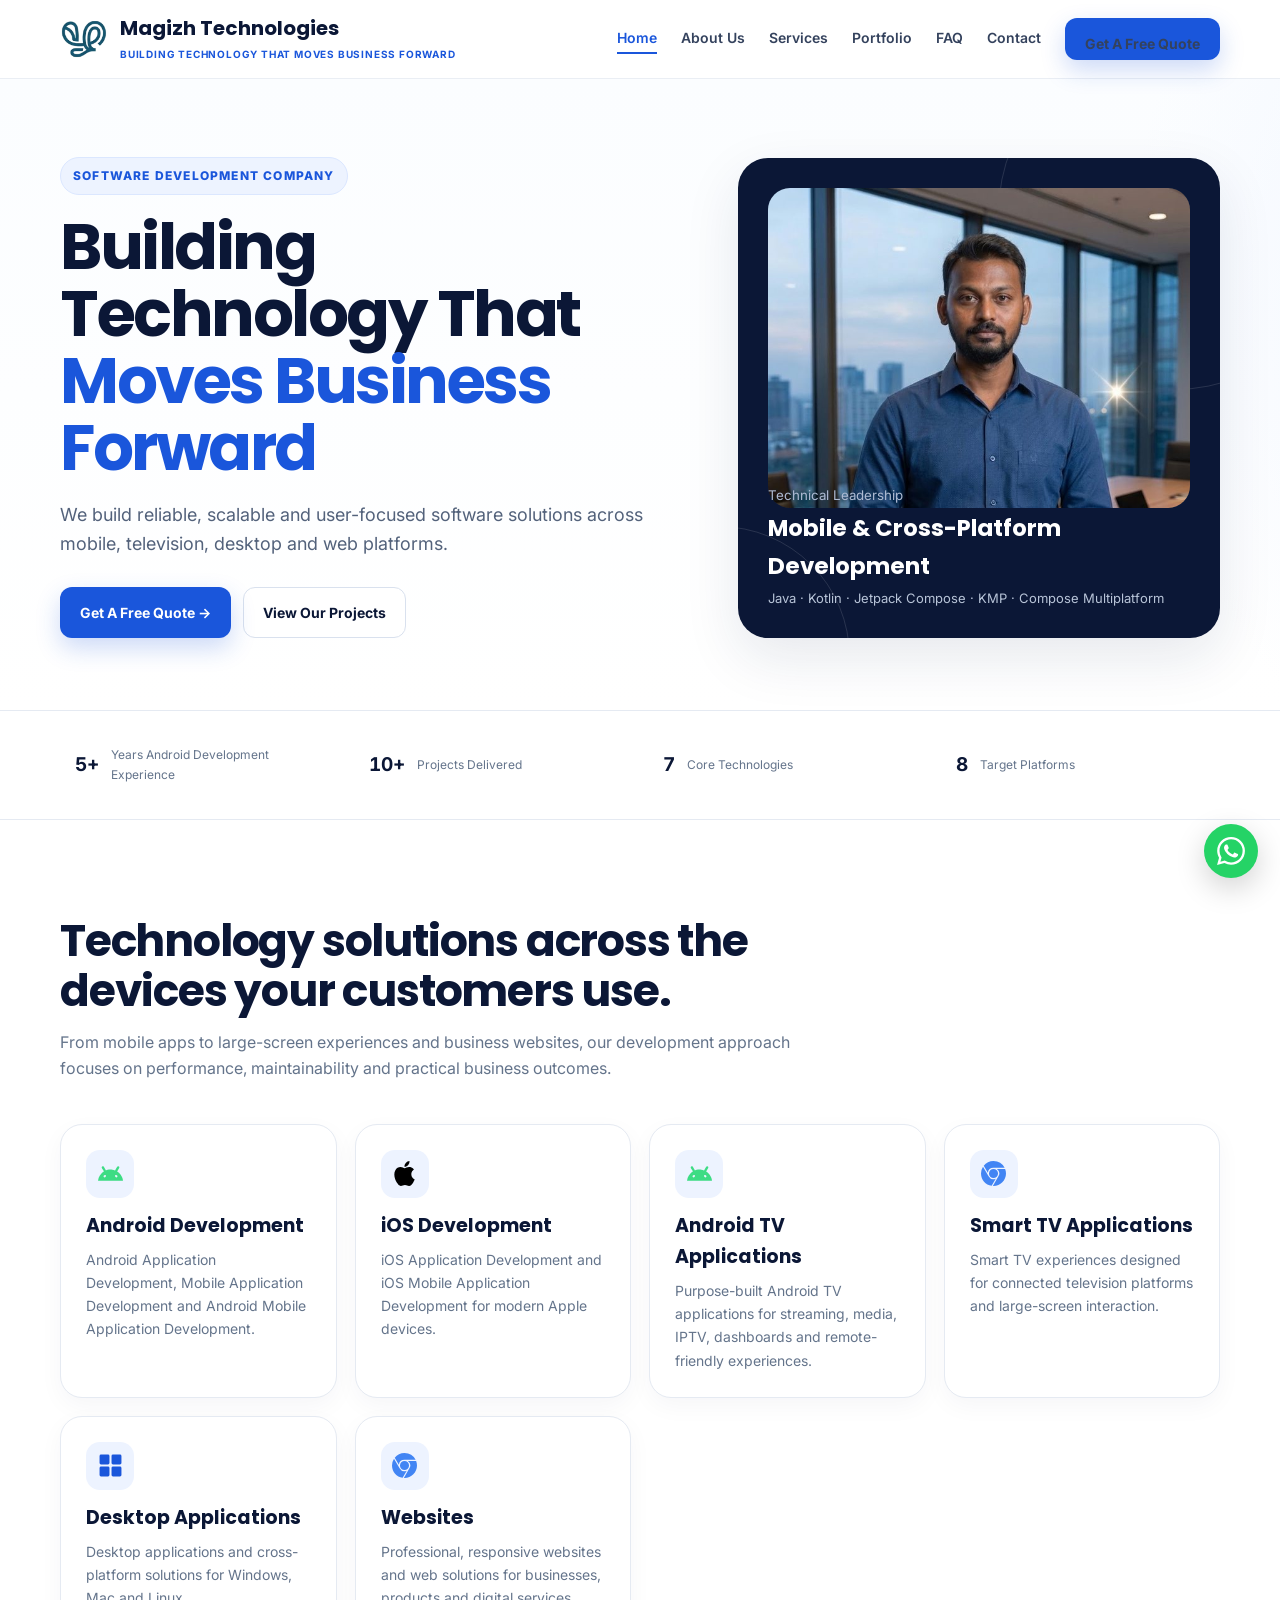
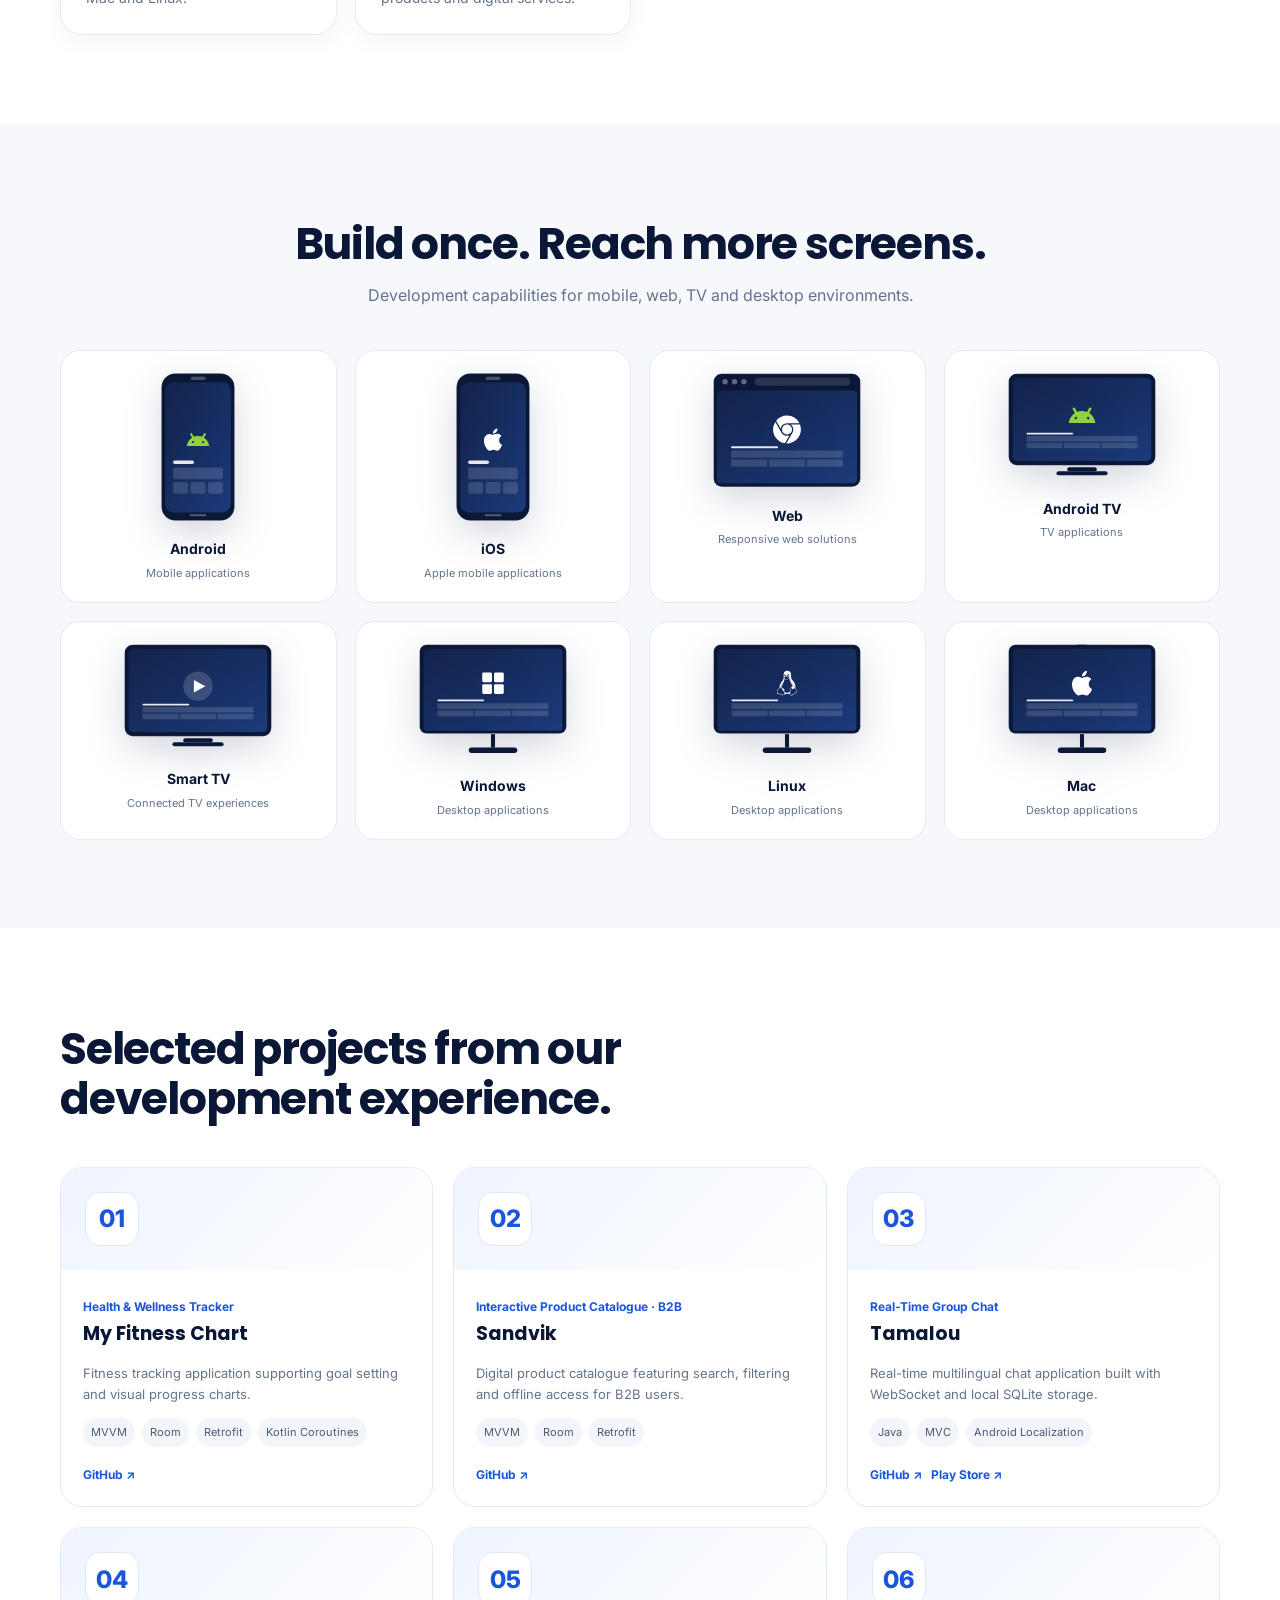
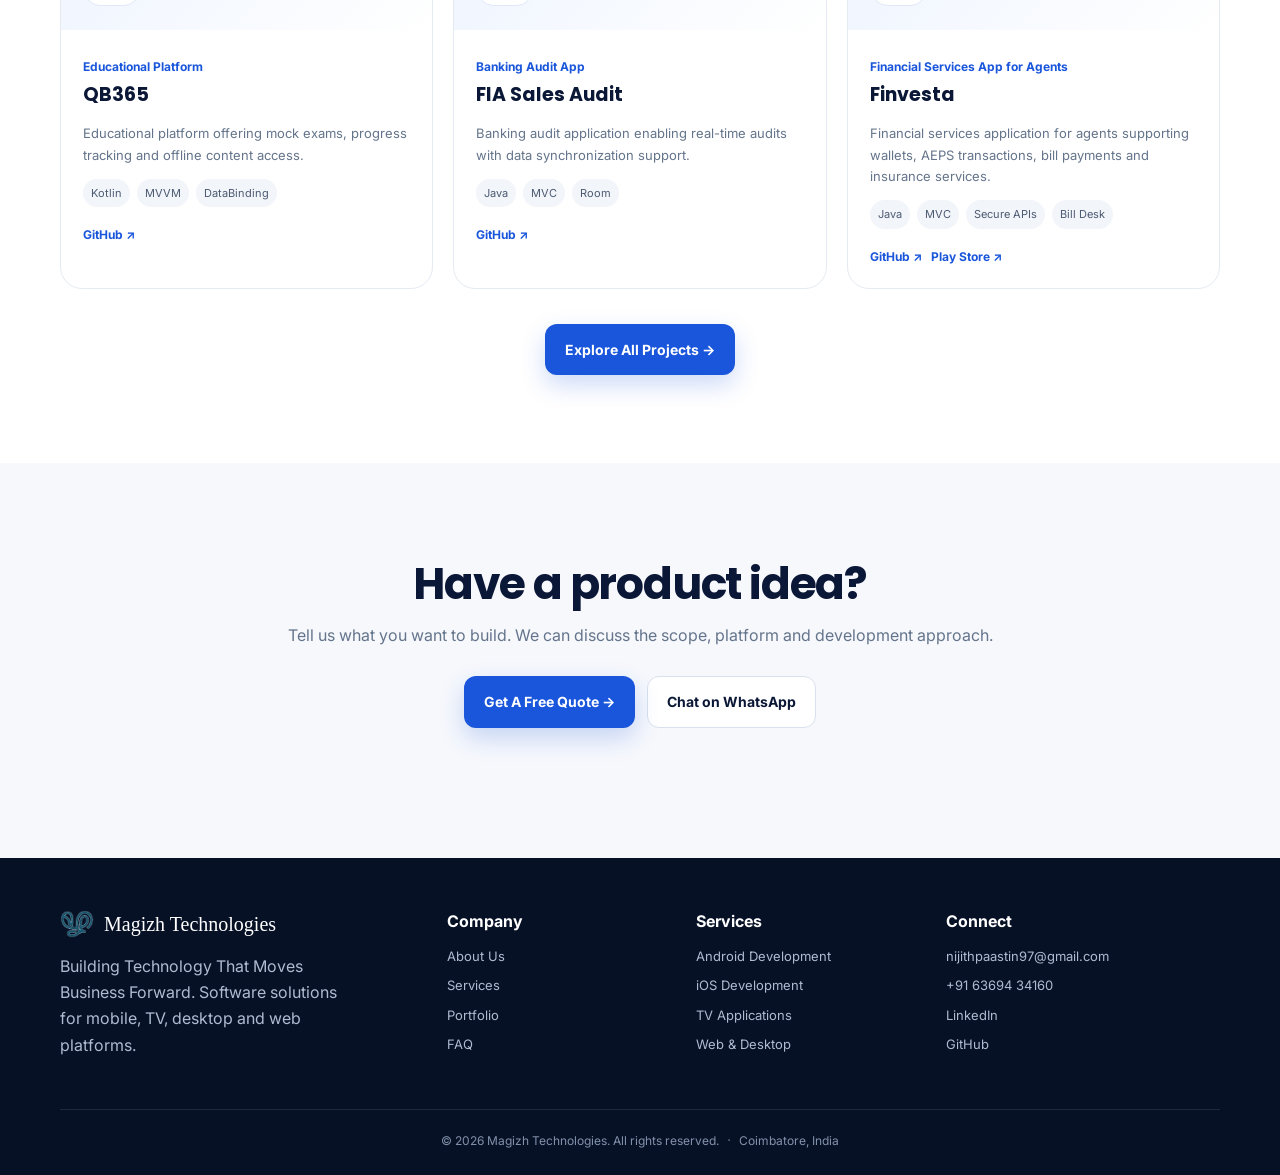
==== commit 22fb6186: "Updated Fixes Commit" ====
--- a/index.html
+++ b/index.html
@@ -2,12 +2,11 @@
 <link rel="icon" type="image/png" href="[data-uri]">
 <link rel="apple-touch-icon" href="assets/images/apple-touch-icon.png">
 <meta name="theme-color" content="#0b1736"></head><body>
-<div class="scroll-progress"><div class="scroll-progress-bar" id="scrollProgress"></div></div><div class="topbar"><div class="container"><div>Coimbatore, India · Professional Software Development</div><div class="toplinks"><a href="mailto:nijithpaastin97@gmail.com">nijithpaastin97@gmail.com</a><a href="tel:+916369434160">+91 63694 34160</a></div></div></div>
-<header><div class="container nav"><a class="brand" href="index.html"><img src="[data-uri]" alt="Magizh Technologies logo"><div><strong>Magizh Technologies</strong><span>BUILDING TECHNOLOGY THAT MOVES BUSINESS FORWARD</span></div></a><button class="menu" id="menuBtn" aria-label="Menu" aria-expanded="false"><span></span><span></span><span></span></button><nav class="navlinks"><a class="active" href="index.html">Home</a><a class="" href="about.html">About Us</a><a class="" href="services.html">Services</a><a class="" href="portfolio.html">Portfolio</a><a class="" href="faq.html">FAQ</a><a class="" href="contact.html">Contact</a><a class="btn btn-primary" href="contact.html">Get A Free Quote</a></nav></div></header><main><section class="hero"><div class="container hero-grid"><div><span class="eyebrow">Software Development Company</span><h1>Building Technology That <em>Moves Business Forward</em></h1><p>We build reliable, scalable and user-focused software solutions across mobile, television, desktop and web platforms.</p><div class="actions"><a class="btn btn-primary" href="contact.html">Get A Free Quote →</a><a class="btn btn-outline" href="portfolio.html">View Our Projects</a></div></div><div class="hero-card"><div class="profile"><img src="assets/images/nigith-profile.jpg" alt="Nigith Pastine K" onerror="this.onerror=null;this.src='[data-uri]';"></div><div class="hero-card-bottom"><small>Technical Leadership</small><h3>Mobile & Cross-Platform Development</h3><p>Java · Kotlin · Jetpack Compose · KMP · Compose Multiplatform</p></div></div></div></section>
+<div class="scroll-progress"><div class="scroll-progress-bar" id="scrollProgress"></div></div><header><div class="container nav"><a class="brand" href="index.html"><img src="[data-uri]" alt="Magizh Technologies logo"><div><strong>Magizh Technologies</strong><span>BUILDING TECHNOLOGY THAT MOVES BUSINESS FORWARD</span></div></a><button class="menu" id="menuBtn" aria-label="Menu" aria-expanded="false"><span></span><span></span><span></span></button><nav class="navlinks"><a class="active" href="index.html">Home</a><a class="" href="about.html">About Us</a><a class="" href="services.html">Services</a><a class="" href="portfolio.html">Portfolio</a><a class="" href="faq.html">FAQ</a><a class="" href="contact.html">Contact</a><a class="btn btn-primary" href="contact.html">Get A Free Quote</a></nav></div></header><main><section class="hero"><div class="container hero-grid"><div><span class="eyebrow">Software Development Company</span><h1>Building Technology That <em>Moves Business Forward</em></h1><p>We build reliable, scalable and user-focused software solutions across mobile, television, desktop and web platforms.</p><div class="actions"><a class="btn btn-primary" href="contact.html">Get A Free Quote →</a><a class="btn btn-outline" href="portfolio.html">View Our Projects</a></div></div><div class="hero-card"><div class="profile"><img src="[data-uri]" alt="Nigith Pastine K" onerror="this.onerror=null;this.src='[data-uri]';"></div><div class="hero-card-bottom"><small>Technical Leadership</small><h3>Mobile & Cross-Platform Development</h3><p>Java · Kotlin · Jetpack Compose · KMP · Compose Multiplatform</p></div></div></div></section>
 <section class="trust"><div class="container trust-grid"><div class="trust-item"><b data-count="5" data-suffix="+">0</b><span>Years Android Development Experience</span></div><div class="trust-item"><b data-count="10" data-suffix="+">0</b><span>Projects Delivered</span></div><div class="trust-item"><b data-count="7" data-suffix="">0</b><span>Core Technologies</span></div><div class="trust-item"><b data-count="8" data-suffix="">0</b><span>Target Platforms</span></div></div></section>
-<section class="section"><div class="container"><div class="section-head"><span class="kicker">What We Build</span><h2>Technology solutions across the devices your customers use.</h2><p>From mobile apps to large-screen experiences and business websites, our development approach focuses on performance, maintainability and practical business outcomes.</p></div><div class="cards"><article class="card"><div class="icon"><img src="https://cdn.simpleicons.org/android" alt="" width="25" height="25"></div><h3>Android Development</h3><p>Android Application Development, Mobile Application Development and Android Mobile Application Development.</p></article><article class="card"><div class="icon"><img src="https://cdn.simpleicons.org/apple" alt="" width="25" height="25"></div><h3>iOS Development</h3><p>iOS Application Development and iOS Mobile Application Development for modern Apple devices.</p></article><article class="card"><div class="icon"><img src="https://cdn.simpleicons.org/android" alt="" width="25" height="25"></div><h3>Android TV Applications</h3><p>Purpose-built Android TV applications for streaming, media, IPTV, dashboards and remote-friendly experiences.</p></article><article class="card"><div class="icon"><img src="https://cdn.simpleicons.org/googlechrome" alt="" width="25" height="25"></div><h3>Smart TV Applications</h3><p>Smart TV experiences designed for connected television platforms and large-screen interaction.</p></article><article class="card"><div class="icon"><img src="https://cdn.simpleicons.org/windows" alt="" width="25" height="25"></div><h3>Desktop Applications</h3><p>Desktop applications and cross-platform solutions for Windows, Mac and Linux.</p></article><article class="card"><div class="icon"><img src="https://cdn.simpleicons.org/googlechrome" alt="" width="25" height="25"></div><h3>Websites</h3><p>Professional, responsive websites and web solutions for businesses, products and digital services.</p></article></div></div></section>
-<section class="section soft"><div class="container"><div class="section-head center"><span class="kicker">Platforms</span><h2>Build once. Reach more screens.</h2><p>Development capabilities for mobile, web, TV and desktop environments.</p></div><div class="device-grid"><div class="device-card" style="--d:0"><div class="device-visual phone"><svg viewBox="0 0 140 280" xmlns="http://www.w3.org/2000/svg" role="img" aria-label="device mockup">  <defs><linearGradient id="gAndroid" x1="0" y1="0" x2="1" y2="1">      <stop offset="0" stop-color="#12224a"/>      <stop offset="1" stop-color="#1c3a7a"/>    </linearGradient></defs>  <rect x="1" y="1" width="138" height="278" rx="26" fill="#0b1736"/>  <rect x="1" y="1" width="138" height="278" rx="26" fill="none" stroke="rgba(255,255,255,.08)" stroke-width="1.5"/>  <rect x="8" y="17.6" width="124.0" height="246.4" rx="16" fill="url(#gAndroid)"/>  <rect x="56.0" y="7.2" width="28" height="6" rx="3" fill="rgba(255,255,255,.25)"/>  <rect x="22.88" y="165.44" width="39.6" height="6.7" rx="3.3" fill="rgba(255,255,255,.9)"/><rect x="22.88" y="178.7" width="94.2" height="22.2" rx="3.7" fill="rgba(255,255,255,.14)"/><rect x="22.9" y="206.1" width="28.5" height="22.2" rx="3.7" fill="rgba(255,255,255,.14)"/><rect x="55.8" y="206.1" width="28.5" height="22.2" rx="3.7" fill="rgba(255,255,255,.14)"/><rect x="88.7" y="206.1" width="28.5" height="22.2" rx="3.7" fill="rgba(255,255,255,.14)"/>  <image href="https://cdn.simpleicons.org/android/8FD13F" x="48.9" y="104.9" width="42.2" height="42.2"/>  <rect x="54.0" y="267.2" width="32" height="4" rx="2" fill="rgba(255,255,255,.3)"/></svg></div><div><b>Android</b><span>Mobile applications</span></div></div><div class="device-card" style="--d:1"><div class="device-visual phone"><svg viewBox="0 0 140 280" xmlns="http://www.w3.org/2000/svg" role="img" aria-label="device mockup">  <defs><linearGradient id="gIos" x1="0" y1="0" x2="1" y2="1">      <stop offset="0" stop-color="#12224a"/>      <stop offset="1" stop-color="#1c3a7a"/>    </linearGradient></defs>  <rect x="1" y="1" width="138" height="278" rx="26" fill="#0b1736"/>  <rect x="1" y="1" width="138" height="278" rx="26" fill="none" stroke="rgba(255,255,255,.08)" stroke-width="1.5"/>  <rect x="8" y="17.6" width="124.0" height="246.4" rx="16" fill="url(#gIos)"/>  <rect x="56.0" y="7.2" width="28" height="6" rx="3" fill="rgba(255,255,255,.25)"/>  <rect x="22.88" y="165.44" width="39.6" height="6.7" rx="3.3" fill="rgba(255,255,255,.9)"/><rect x="22.88" y="178.7" width="94.2" height="22.2" rx="3.7" fill="rgba(255,255,255,.14)"/><rect x="22.9" y="206.1" width="28.5" height="22.2" rx="3.7" fill="rgba(255,255,255,.14)"/><rect x="55.8" y="206.1" width="28.5" height="22.2" rx="3.7" fill="rgba(255,255,255,.14)"/><rect x="88.7" y="206.1" width="28.5" height="22.2" rx="3.7" fill="rgba(255,255,255,.14)"/>  <image href="https://cdn.simpleicons.org/apple/ffffff" x="48.9" y="104.9" width="42.2" height="42.2"/>  <rect x="54.0" y="267.2" width="32" height="4" rx="2" fill="rgba(255,255,255,.3)"/></svg></div><div><b>iOS</b><span>Apple mobile applications</span></div></div><div class="device-card" style="--d:2"><div class="device-visual wide"><svg viewBox="0 0 220 170" xmlns="http://www.w3.org/2000/svg" role="img" aria-label="browser mockup">  <defs><linearGradient id="gWeb" x1="0" y1="0" x2="1" y2="1">      <stop offset="0" stop-color="#12224a"/>      <stop offset="1" stop-color="#1c3a7a"/>    </linearGradient></defs>  <rect x="1" y="1" width="218" height="168" rx="12" fill="#0b1736"/>  <rect x="1" y="1" width="218" height="168" rx="12" fill="none" stroke="rgba(255,255,255,.08)" stroke-width="1.5"/>  <circle cx="18" cy="13.0" r="4" fill="rgba(255,255,255,.35)"/>  <circle cx="32" cy="13.0" r="4" fill="rgba(255,255,255,.35)"/>  <circle cx="46" cy="13.0" r="4" fill="rgba(255,255,255,.35)"/>  <rect x="62" y="7.0" width="142" height="12" rx="6" fill="rgba(255,255,255,.12)"/>  <rect x="6" y="26" width="208.0" height="138.0" rx="6" fill="url(#gWeb)"/>  <rect x="26.8" y="108.8" width="69.9" height="3.2" rx="1.6" fill="rgba(255,255,255,.9)"/><rect x="26.8" y="115.3" width="166.4" height="10.8" rx="1.8" fill="rgba(255,255,255,.14)"/><rect x="26.8" y="128.5" width="54.0" height="10.8" rx="1.8" fill="rgba(255,255,255,.14)"/><rect x="83.0" y="128.5" width="54.0" height="10.8" rx="1.8" fill="rgba(255,255,255,.14)"/><rect x="139.2" y="128.5" width="54.0" height="10.8" rx="1.8" fill="rgba(255,255,255,.14)"/>  <image href="https://cdn.simpleicons.org/googlechrome/ffffff" x="89.3" y="63.3" width="41.4" height="41.4"/></svg></div><div><b>Web</b><span>Responsive web solutions</span></div></div><div class="device-card" style="--d:3"><div class="device-visual wide"><svg viewBox="0 0 220 160" xmlns="http://www.w3.org/2000/svg" role="img" aria-label="tv mockup">  <defs><linearGradient id="gAtv" x1="0" y1="0" x2="1" y2="1">      <stop offset="0" stop-color="#12224a"/>      <stop offset="1" stop-color="#1c3a7a"/>    </linearGradient></defs>  <rect x="1" y="1" width="218" height="136" rx="12" fill="#0b1736"/>  <rect x="1" y="1" width="218" height="136" rx="12" fill="none" stroke="rgba(255,255,255,.08)" stroke-width="1.5"/>  <rect x="7" y="7" width="206.0" height="124.0" rx="7" fill="url(#gAtv)"/>  <rect x="27.6" y="88.84" width="69.2" height="2.5" rx="1.2" fill="rgba(255,255,255,.9)"/><rect x="27.6" y="93.8" width="164.8" height="8.2" rx="1.4" fill="rgba(255,255,255,.14)"/><rect x="27.6" y="103.8" width="53.8" height="8.2" rx="1.4" fill="rgba(255,255,255,.14)"/><rect x="83.1" y="103.8" width="53.8" height="8.2" rx="1.4" fill="rgba(255,255,255,.14)"/><rect x="138.6" y="103.8" width="53.8" height="8.2" rx="1.4" fill="rgba(255,255,255,.14)"/>    <image href="https://cdn.simpleicons.org/android/8FD13F" x="90.2" y="43.0" width="39.7" height="39.7"/>  <rect x="88.0" y="140" width="44" height="6" rx="3" fill="#0b1736"/>  <rect x="72.0" y="146" width="76" height="6" rx="3" fill="#0b1736"/></svg></div><div><b>Android TV</b><span>TV applications</span></div></div><div class="device-card" style="--d:4"><div class="device-visual wide"><svg viewBox="0 0 220 160" xmlns="http://www.w3.org/2000/svg" role="img" aria-label="tv mockup">  <defs><linearGradient id="gStv" x1="0" y1="0" x2="1" y2="1">      <stop offset="0" stop-color="#12224a"/>      <stop offset="1" stop-color="#1c3a7a"/>    </linearGradient></defs>  <rect x="1" y="1" width="218" height="136" rx="12" fill="#0b1736"/>  <rect x="1" y="1" width="218" height="136" rx="12" fill="none" stroke="rgba(255,255,255,.08)" stroke-width="1.5"/>  <rect x="7" y="7" width="206.0" height="124.0" rx="7" fill="url(#gStv)"/>  <rect x="27.6" y="88.84" width="69.2" height="2.5" rx="1.2" fill="rgba(255,255,255,.9)"/><rect x="27.6" y="93.8" width="164.8" height="8.2" rx="1.4" fill="rgba(255,255,255,.14)"/><rect x="27.6" y="103.8" width="53.8" height="8.2" rx="1.4" fill="rgba(255,255,255,.14)"/><rect x="83.1" y="103.8" width="53.8" height="8.2" rx="1.4" fill="rgba(255,255,255,.14)"/><rect x="138.6" y="103.8" width="53.8" height="8.2" rx="1.4" fill="rgba(255,255,255,.14)"/>  <circle cx="110.0" cy="62.8" r="21.8" fill="rgba(255,255,255,.16)"/>  <path d="M 103.9 53.6 L 120.9 62.8 L 103.9 72.0 Z" fill="#fff"/>    <rect x="88.0" y="140" width="44" height="6" rx="3" fill="#0b1736"/>  <rect x="72.0" y="146" width="76" height="6" rx="3" fill="#0b1736"/></svg></div><div><b>Smart TV</b><span>Connected TV experiences</span></div></div><div class="device-card" style="--d:5"><div class="device-visual wide"><svg viewBox="0 0 220 170" xmlns="http://www.w3.org/2000/svg" role="img" aria-label="desktop mockup">  <defs><linearGradient id="gWin" x1="0" y1="0" x2="1" y2="1">      <stop offset="0" stop-color="#12224a"/>      <stop offset="1" stop-color="#1c3a7a"/>    </linearGradient></defs>  <rect x="1" y="1" width="218" height="132" rx="10" fill="#0b1736"/>  <rect x="1" y="1" width="218" height="132" rx="10" fill="none" stroke="rgba(255,255,255,.08)" stroke-width="1.5"/>    <rect x="7" y="7" width="206.0" height="122.0" rx="5" fill="url(#gWin)"/>  <rect x="27.6" y="82.64" width="69.2" height="2.6" rx="1.3" fill="rgba(255,255,255,.9)"/><rect x="27.6" y="87.9" width="164.8" height="8.8" rx="1.5" fill="rgba(255,255,255,.14)"/><rect x="27.6" y="98.7" width="53.8" height="8.8" rx="1.5" fill="rgba(255,255,255,.14)"/><rect x="83.1" y="98.7" width="53.8" height="8.8" rx="1.5" fill="rgba(255,255,255,.14)"/><rect x="138.6" y="98.7" width="53.8" height="8.8" rx="1.5" fill="rgba(255,255,255,.14)"/>  <image href="https://cdn.simpleicons.org/windows/00A4EF" x="91.7" y="39.9" width="36.6" height="36.6"/>  <rect x="107.0" y="134" width="6" height="20" fill="#0b1736"/>  <rect x="74.0" y="154" width="72" height="8" rx="4" fill="#0b1736"/></svg></div><div><b>Windows</b><span>Desktop applications</span></div></div><div class="device-card" style="--d:6"><div class="device-visual wide"><svg viewBox="0 0 220 170" xmlns="http://www.w3.org/2000/svg" role="img" aria-label="desktop mockup">  <defs><linearGradient id="gLinux" x1="0" y1="0" x2="1" y2="1">      <stop offset="0" stop-color="#12224a"/>      <stop offset="1" stop-color="#1c3a7a"/>    </linearGradient></defs>  <rect x="1" y="1" width="218" height="132" rx="10" fill="#0b1736"/>  <rect x="1" y="1" width="218" height="132" rx="10" fill="none" stroke="rgba(255,255,255,.08)" stroke-width="1.5"/>    <rect x="7" y="7" width="206.0" height="122.0" rx="5" fill="url(#gLinux)"/>  <rect x="27.6" y="82.64" width="69.2" height="2.6" rx="1.3" fill="rgba(255,255,255,.9)"/><rect x="27.6" y="87.9" width="164.8" height="8.8" rx="1.5" fill="rgba(255,255,255,.14)"/><rect x="27.6" y="98.7" width="53.8" height="8.8" rx="1.5" fill="rgba(255,255,255,.14)"/><rect x="83.1" y="98.7" width="53.8" height="8.8" rx="1.5" fill="rgba(255,255,255,.14)"/><rect x="138.6" y="98.7" width="53.8" height="8.8" rx="1.5" fill="rgba(255,255,255,.14)"/>  <image href="https://cdn.simpleicons.org/linux/ffffff" x="91.7" y="39.9" width="36.6" height="36.6"/>  <rect x="107.0" y="134" width="6" height="20" fill="#0b1736"/>  <rect x="74.0" y="154" width="72" height="8" rx="4" fill="#0b1736"/></svg></div><div><b>Linux</b><span>Desktop applications</span></div></div><div class="device-card" style="--d:7"><div class="device-visual wide"><svg viewBox="0 0 220 170" xmlns="http://www.w3.org/2000/svg" role="img" aria-label="desktop mockup">  <defs><linearGradient id="gMac" x1="0" y1="0" x2="1" y2="1">      <stop offset="0" stop-color="#12224a"/>      <stop offset="1" stop-color="#1c3a7a"/>    </linearGradient></defs>  <rect x="1" y="1" width="218" height="132" rx="10" fill="#0b1736"/>  <rect x="1" y="1" width="218" height="132" rx="10" fill="none" stroke="rgba(255,255,255,.08)" stroke-width="1.5"/>  <rect x="100.0" y="1" width="20" height="7" rx="3.5" fill="#0b1736"/>  <rect x="7" y="7" width="206.0" height="122.0" rx="5" fill="url(#gMac)"/>  <rect x="27.6" y="82.64" width="69.2" height="2.6" rx="1.3" fill="rgba(255,255,255,.9)"/><rect x="27.6" y="87.9" width="164.8" height="8.8" rx="1.5" fill="rgba(255,255,255,.14)"/><rect x="27.6" y="98.7" width="53.8" height="8.8" rx="1.5" fill="rgba(255,255,255,.14)"/><rect x="83.1" y="98.7" width="53.8" height="8.8" rx="1.5" fill="rgba(255,255,255,.14)"/><rect x="138.6" y="98.7" width="53.8" height="8.8" rx="1.5" fill="rgba(255,255,255,.14)"/>  <image href="https://cdn.simpleicons.org/apple/ffffff" x="91.7" y="39.9" width="36.6" height="36.6"/>  <rect x="107.0" y="134" width="6" height="20" fill="#0b1736"/>  <rect x="74.0" y="154" width="72" height="8" rx="4" fill="#0b1736"/></svg></div><div><b>Mac</b><span>Desktop applications</span></div></div></div></div></section>
-<section class="section"><div class="container"><div class="section-head"><span class="kicker">Featured Work</span><h2>Selected projects from our development experience.</h2></div><div class="projects"><article class="project"><div class="project-top"><div class="mini-icon">01</div></div><div class="project-body"><span class="type">Health &amp; Wellness Tracker</span><h3>My Fitness Chart</h3><p>Fitness tracking application supporting goal setting and visual progress charts.</p><div class="tags"><span class="tag">MVVM</span><span class="tag">Room</span><span class="tag">Retrofit</span><span class="tag">Kotlin Coroutines</span></div><div class="project-links"><a href="https://github.com/nijith-paastin-k" target="_blank">GitHub ↗</a></div></div></article><article class="project"><div class="project-top"><div class="mini-icon">02</div></div><div class="project-body"><span class="type">Interactive Product Catalogue · B2B</span><h3>Sandvik</h3><p>Digital product catalogue featuring search, filtering and offline access for B2B users.</p><div class="tags"><span class="tag">MVVM</span><span class="tag">Room</span><span class="tag">Retrofit</span></div><div class="project-links"><a href="https://github.com/nijith-paastin-k/Sandvik" target="_blank">GitHub ↗</a></div></div></article><article class="project"><div class="project-top"><div class="mini-icon">03</div></div><div class="project-body"><span class="type">Real-Time Group Chat</span><h3>Tamalou</h3><p>Real-time multilingual chat application built with WebSocket and local SQLite storage.</p><div class="tags"><span class="tag">Java</span><span class="tag">MVC</span><span class="tag">Android Localization</span></div><div class="project-links"><a href="https://github.com/nijith-paastin-k/Tamalou" target="_blank">GitHub ↗</a><a href="https://play.google.com/store/apps/details?id=com.infiso.tamalou&hl=en-IN" target="_blank">Play Store ↗</a></div></div></article><article class="project"><div class="project-top"><div class="mini-icon">04</div></div><div class="project-body"><span class="type">Educational Platform</span><h3>QB365</h3><p>Educational platform offering mock exams, progress tracking and offline content access.</p><div class="tags"><span class="tag">Kotlin</span><span class="tag">MVVM</span><span class="tag">DataBinding</span></div><div class="project-links"><a href="https://github.com/nijith-paastin-k/QB--365" target="_blank">GitHub ↗</a></div></div></article><article class="project"><div class="project-top"><div class="mini-icon">05</div></div><div class="project-body"><span class="type">Banking Audit App</span><h3>FIA Sales Audit</h3><p>Banking audit application enabling real-time audits with data synchronization support.</p><div class="tags"><span class="tag">Java</span><span class="tag">MVC</span><span class="tag">Room</span></div><div class="project-links"><a href="https://github.com/nijith-paastin-k/Indian-Bank-Sales-Audit" target="_blank">GitHub ↗</a></div></div></article><article class="project"><div class="project-top"><div class="mini-icon">06</div></div><div class="project-body"><span class="type">Financial Services App for Agents</span><h3>Finvesta</h3><p>Financial services application for agents supporting wallets, AEPS transactions, bill payments and insurance services.</p><div class="tags"><span class="tag">Java</span><span class="tag">MVC</span><span class="tag">Secure APIs</span><span class="tag">Bill Desk</span></div><div class="project-links"><a href="https://github.com/nijith-paastin-k/FinvestaNew" target="_blank">GitHub ↗</a><a href="https://play.google.com/store/search?q=finvesta&c=apps&hl=en-IN" target="_blank">Play Store ↗</a></div></div></article></div><div class="actions" style="justify-content:center;margin-top:35px"><a class="btn btn-primary" href="portfolio.html">Explore All Projects →</a></div></div></section>
-<section class="section soft"><div class="container"><div class="section-head center"><span class="kicker">Start a Project</span><h2>Have a product idea?</h2><p>Tell us what you want to build. We can discuss the scope, platform and development approach.</p><div class="actions" style="justify-content:center"><a class="btn btn-primary" href="contact.html">Get A Free Quote →</a><a class="btn btn-outline" href="https://wa.me/916369434160" target="_blank">Chat on WhatsApp</a></div></div></div></section></main><footer><div class="container"><div class="footer-grid"><div><div class="footer-brand">Magizh Technologies</div><p>Building Technology That Moves Business Forward. Software solutions for mobile, TV, desktop and web platforms.</p></div><div><h4>Company</h4><a href="about.html">About Us</a><a href="services.html">Services</a><a href="portfolio.html">Portfolio</a><a href="faq.html">FAQ</a></div><div><h4>Services</h4><a href="services.html">Android Development</a><a href="services.html">iOS Development</a><a href="services.html">TV Applications</a><a href="services.html">Web & Desktop</a></div><div><h4>Connect</h4><a href="mailto:nijithpaastin97@gmail.com">nijithpaastin97@gmail.com</a><a href="tel:+916369434160">+91 63694 34160</a><a href="https://www.linkedin.com/in/nigith-pastine-k-633721241/" target="_blank">LinkedIn</a><a href="https://github.com/nijith-paastin-k" target="_blank">GitHub</a></div></div><div class="copy"><span>© 2026 Magizh Technologies. All rights reserved.</span><span>Coimbatore, India</span></div></div></footer>
-<a class="whatsapp" href="https://wa.me/916369434160" target="_blank" aria-label="WhatsApp"><img src="https://cdn.simpleicons.org/whatsapp/ffffff" alt=""></a><button class="back-to-top" id="backToTop" aria-label="Back to top">↑</button>
+<section class="section"><div class="container"><div class="section-head"><h2>Technology solutions across the devices your customers use.</h2><p>From mobile apps to large-screen experiences and business websites, our development approach focuses on performance, maintainability and practical business outcomes.</p></div><div class="cards"><article class="card"><div class="icon"><svg width="25" height="25" viewBox="0 0 24 24" xmlns="http://www.w3.org/2000/svg" fill="#3DDC84" aria-hidden="true"><path d="M18.4395 5.5586c-.675 1.1664-1.352 2.3318-2.0274 3.498-.0366-.0155-.0742-.0286-.1113-.043-1.8249-.6957-3.484-.8-4.42-.787-1.8551.0185-3.3544.4643-4.2597.8203-.084-.1494-1.7526-3.021-2.0215-3.4864a1.1451 1.1451 0 0 0-.1406-.1914c-.3312-.364-.9054-.4859-1.379-.203-.475.282-.7136.9361-.3886 1.5019 1.9466 3.3696-.0966-.2158 1.9473 3.3593.0172.031-.4946.2642-1.3926 1.0177C2.8987 12.176.452 14.772 0 18.9902h24c-.119-1.1108-.3686-2.099-.7461-3.0683-.7438-1.9118-1.8435-3.2928-2.7402-4.1836a12.1048 12.1048 0 0 0-2.1309-1.6875c.6594-1.122 1.312-2.2559 1.9649-3.3848.2077-.3615.1886-.7956-.0079-1.1191a1.1001 1.1001 0 0 0-.8515-.5332c-.5225-.0536-.9392.3128-1.0488.5449zm-.0391 8.461c.3944.5926.324 1.3306-.1563 1.6503-.4799.3197-1.188.0985-1.582-.4941-.3944-.5927-.324-1.3307.1563-1.6504.4727-.315 1.1812-.1086 1.582.4941zM7.207 13.5273c.4803.3197.5506 1.0577.1563 1.6504-.394.5926-1.1038.8138-1.584.4941-.48-.3197-.5503-1.0577-.1563-1.6504.4008-.6021 1.1087-.8106 1.584-.4941z"/></svg></div><h3>Android Development</h3><p>Android Application Development, Mobile Application Development and Android Mobile Application Development.</p></article><article class="card"><div class="icon"><svg width="25" height="25" viewBox="0 0 24 24" xmlns="http://www.w3.org/2000/svg" fill="#000000" aria-hidden="true"><path d="M12.152 6.896c-.948 0-2.415-1.078-3.96-1.04-2.04.027-3.91 1.183-4.961 3.014-2.117 3.675-.546 9.103 1.519 12.09 1.013 1.454 2.208 3.09 3.792 3.039 1.52-.065 2.09-.987 3.935-.987 1.831 0 2.35.987 3.96.948 1.637-.026 2.676-1.48 3.676-2.948 1.156-1.688 1.636-3.325 1.662-3.415-.039-.013-3.182-1.221-3.22-4.857-.026-3.04 2.48-4.494 2.597-4.559-1.429-2.09-3.623-2.324-4.39-2.376-2-.156-3.675 1.09-4.61 1.09zM15.53 3.83c.843-1.012 1.4-2.427 1.245-3.83-1.207.052-2.662.805-3.532 1.818-.78.896-1.454 2.338-1.273 3.714 1.338.104 2.715-.688 3.559-1.701"/></svg></div><h3>iOS Development</h3><p>iOS Application Development and iOS Mobile Application Development for modern Apple devices.</p></article><article class="card"><div class="icon"><svg width="25" height="25" viewBox="0 0 24 24" xmlns="http://www.w3.org/2000/svg" fill="#3DDC84" aria-hidden="true"><path d="M18.4395 5.5586c-.675 1.1664-1.352 2.3318-2.0274 3.498-.0366-.0155-.0742-.0286-.1113-.043-1.8249-.6957-3.484-.8-4.42-.787-1.8551.0185-3.3544.4643-4.2597.8203-.084-.1494-1.7526-3.021-2.0215-3.4864a1.1451 1.1451 0 0 0-.1406-.1914c-.3312-.364-.9054-.4859-1.379-.203-.475.282-.7136.9361-.3886 1.5019 1.9466 3.3696-.0966-.2158 1.9473 3.3593.0172.031-.4946.2642-1.3926 1.0177C2.8987 12.176.452 14.772 0 18.9902h24c-.119-1.1108-.3686-2.099-.7461-3.0683-.7438-1.9118-1.8435-3.2928-2.7402-4.1836a12.1048 12.1048 0 0 0-2.1309-1.6875c.6594-1.122 1.312-2.2559 1.9649-3.3848.2077-.3615.1886-.7956-.0079-1.1191a1.1001 1.1001 0 0 0-.8515-.5332c-.5225-.0536-.9392.3128-1.0488.5449zm-.0391 8.461c.3944.5926.324 1.3306-.1563 1.6503-.4799.3197-1.188.0985-1.582-.4941-.3944-.5927-.324-1.3307.1563-1.6504.4727-.315 1.1812-.1086 1.582.4941zM7.207 13.5273c.4803.3197.5506 1.0577.1563 1.6504-.394.5926-1.1038.8138-1.584.4941-.48-.3197-.5503-1.0577-.1563-1.6504.4008-.6021 1.1087-.8106 1.584-.4941z"/></svg></div><h3>Android TV Applications</h3><p>Purpose-built Android TV applications for streaming, media, IPTV, dashboards and remote-friendly experiences.</p></article><article class="card"><div class="icon"><svg width="25" height="25" viewBox="0 0 24 24" xmlns="http://www.w3.org/2000/svg" fill="#4285F4" aria-hidden="true"><path d="M12 0C8.21 0 4.831 1.757 2.632 4.501l3.953 6.848A5.454 5.454 0 0 1 12 6.545h10.691A12 12 0 0 0 12 0zM1.931 5.47A11.943 11.943 0 0 0 0 12c0 6.012 4.42 10.991 10.189 11.864l3.953-6.847a5.45 5.45 0 0 1-6.865-2.29zm13.342 2.166a5.446 5.446 0 0 1 1.45 7.09l.002.001h-.002l-5.344 9.257c.206.01.413.016.621.016 6.627 0 12-5.373 12-12 0-1.54-.29-3.011-.818-4.364zM12 16.364a4.364 4.364 0 1 1 0-8.728 4.364 4.364 0 0 1 0 8.728Z"/></svg></div><h3>Smart TV Applications</h3><p>Smart TV experiences designed for connected television platforms and large-screen interaction.</p></article><article class="card"><div class="icon"><svg width="25" height="25" viewBox="0 0 24 24" xmlns="http://www.w3.org/2000/svg" fill="#1A56DB" role="img" aria-label="Windows"><rect x="1.5" y="1.5" width="9.5" height="9.5" rx="1.4"/><rect x="13" y="1.5" width="9.5" height="9.5" rx="1.4"/><rect x="1.5" y="13" width="9.5" height="9.5" rx="1.4"/><rect x="13" y="13" width="9.5" height="9.5" rx="1.4"/></svg></div><h3>Desktop Applications</h3><p>Desktop applications and cross-platform solutions for Windows, Mac and Linux.</p></article><article class="card"><div class="icon"><svg width="25" height="25" viewBox="0 0 24 24" xmlns="http://www.w3.org/2000/svg" fill="#4285F4" aria-hidden="true"><path d="M12 0C8.21 0 4.831 1.757 2.632 4.501l3.953 6.848A5.454 5.454 0 0 1 12 6.545h10.691A12 12 0 0 0 12 0zM1.931 5.47A11.943 11.943 0 0 0 0 12c0 6.012 4.42 10.991 10.189 11.864l3.953-6.847a5.45 5.45 0 0 1-6.865-2.29zm13.342 2.166a5.446 5.446 0 0 1 1.45 7.09l.002.001h-.002l-5.344 9.257c.206.01.413.016.621.016 6.627 0 12-5.373 12-12 0-1.54-.29-3.011-.818-4.364zM12 16.364a4.364 4.364 0 1 1 0-8.728 4.364 4.364 0 0 1 0 8.728Z"/></svg></div><h3>Websites</h3><p>Professional, responsive websites and web solutions for businesses, products and digital services.</p></article></div></div></section>
+<section class="section soft"><div class="container"><div class="section-head center"><h2>Build once. Reach more screens.</h2><p>Development capabilities for mobile, web, TV and desktop environments.</p></div><div class="device-grid"><div class="device-card" style="--d:0"><div class="device-visual phone"><svg viewBox="0 0 140 280" xmlns="http://www.w3.org/2000/svg" role="img" aria-label="device mockup">  <defs><linearGradient id="gAndroid" x1="0" y1="0" x2="1" y2="1">      <stop offset="0" stop-color="#12224a"/>      <stop offset="1" stop-color="#1c3a7a"/>    </linearGradient></defs>  <rect x="1" y="1" width="138" height="278" rx="26" fill="#0b1736"/>  <rect x="1" y="1" width="138" height="278" rx="26" fill="none" stroke="rgba(255,255,255,.08)" stroke-width="1.5"/>  <rect x="8" y="17.6" width="124.0" height="246.4" rx="16" fill="url(#gAndroid)"/>  <rect x="56.0" y="7.2" width="28" height="6" rx="3" fill="rgba(255,255,255,.25)"/>  <rect x="22.88" y="165.44" width="39.6" height="6.7" rx="3.3" fill="rgba(255,255,255,.9)"/><rect x="22.88" y="178.7" width="94.2" height="22.2" rx="3.7" fill="rgba(255,255,255,.14)"/><rect x="22.9" y="206.1" width="28.5" height="22.2" rx="3.7" fill="rgba(255,255,255,.14)"/><rect x="55.8" y="206.1" width="28.5" height="22.2" rx="3.7" fill="rgba(255,255,255,.14)"/><rect x="88.7" y="206.1" width="28.5" height="22.2" rx="3.7" fill="rgba(255,255,255,.14)"/>  <svg x="48.9" y="104.9" width="42.2" height="42.2" viewBox="0 0 24 24" xmlns="http://www.w3.org/2000/svg" fill="#8FD13F"><path d="M18.4395 5.5586c-.675 1.1664-1.352 2.3318-2.0274 3.498-.0366-.0155-.0742-.0286-.1113-.043-1.8249-.6957-3.484-.8-4.42-.787-1.8551.0185-3.3544.4643-4.2597.8203-.084-.1494-1.7526-3.021-2.0215-3.4864a1.1451 1.1451 0 0 0-.1406-.1914c-.3312-.364-.9054-.4859-1.379-.203-.475.282-.7136.9361-.3886 1.5019 1.9466 3.3696-.0966-.2158 1.9473 3.3593.0172.031-.4946.2642-1.3926 1.0177C2.8987 12.176.452 14.772 0 18.9902h24c-.119-1.1108-.3686-2.099-.7461-3.0683-.7438-1.9118-1.8435-3.2928-2.7402-4.1836a12.1048 12.1048 0 0 0-2.1309-1.6875c.6594-1.122 1.312-2.2559 1.9649-3.3848.2077-.3615.1886-.7956-.0079-1.1191a1.1001 1.1001 0 0 0-.8515-.5332c-.5225-.0536-.9392.3128-1.0488.5449zm-.0391 8.461c.3944.5926.324 1.3306-.1563 1.6503-.4799.3197-1.188.0985-1.582-.4941-.3944-.5927-.324-1.3307.1563-1.6504.4727-.315 1.1812-.1086 1.582.4941zM7.207 13.5273c.4803.3197.5506 1.0577.1563 1.6504-.394.5926-1.1038.8138-1.584.4941-.48-.3197-.5503-1.0577-.1563-1.6504.4008-.6021 1.1087-.8106 1.584-.4941z"/></svg>  <rect x="54.0" y="267.2" width="32" height="4" rx="2" fill="rgba(255,255,255,.3)"/></svg></div><div><b>Android</b><span>Mobile applications</span></div></div><div class="device-card" style="--d:1"><div class="device-visual phone"><svg viewBox="0 0 140 280" xmlns="http://www.w3.org/2000/svg" role="img" aria-label="device mockup">  <defs><linearGradient id="gIos" x1="0" y1="0" x2="1" y2="1">      <stop offset="0" stop-color="#12224a"/>      <stop offset="1" stop-color="#1c3a7a"/>    </linearGradient></defs>  <rect x="1" y="1" width="138" height="278" rx="26" fill="#0b1736"/>  <rect x="1" y="1" width="138" height="278" rx="26" fill="none" stroke="rgba(255,255,255,.08)" stroke-width="1.5"/>  <rect x="8" y="17.6" width="124.0" height="246.4" rx="16" fill="url(#gIos)"/>  <rect x="56.0" y="7.2" width="28" height="6" rx="3" fill="rgba(255,255,255,.25)"/>  <rect x="22.88" y="165.44" width="39.6" height="6.7" rx="3.3" fill="rgba(255,255,255,.9)"/><rect x="22.88" y="178.7" width="94.2" height="22.2" rx="3.7" fill="rgba(255,255,255,.14)"/><rect x="22.9" y="206.1" width="28.5" height="22.2" rx="3.7" fill="rgba(255,255,255,.14)"/><rect x="55.8" y="206.1" width="28.5" height="22.2" rx="3.7" fill="rgba(255,255,255,.14)"/><rect x="88.7" y="206.1" width="28.5" height="22.2" rx="3.7" fill="rgba(255,255,255,.14)"/>  <svg x="48.9" y="104.9" width="42.2" height="42.2" viewBox="0 0 24 24" xmlns="http://www.w3.org/2000/svg" fill="#ffffff"><path d="M12.152 6.896c-.948 0-2.415-1.078-3.96-1.04-2.04.027-3.91 1.183-4.961 3.014-2.117 3.675-.546 9.103 1.519 12.09 1.013 1.454 2.208 3.09 3.792 3.039 1.52-.065 2.09-.987 3.935-.987 1.831 0 2.35.987 3.96.948 1.637-.026 2.676-1.48 3.676-2.948 1.156-1.688 1.636-3.325 1.662-3.415-.039-.013-3.182-1.221-3.22-4.857-.026-3.04 2.48-4.494 2.597-4.559-1.429-2.09-3.623-2.324-4.39-2.376-2-.156-3.675 1.09-4.61 1.09zM15.53 3.83c.843-1.012 1.4-2.427 1.245-3.83-1.207.052-2.662.805-3.532 1.818-.78.896-1.454 2.338-1.273 3.714 1.338.104 2.715-.688 3.559-1.701"/></svg>  <rect x="54.0" y="267.2" width="32" height="4" rx="2" fill="rgba(255,255,255,.3)"/></svg></div><div><b>iOS</b><span>Apple mobile applications</span></div></div><div class="device-card" style="--d:2"><div class="device-visual wide"><svg viewBox="0 0 220 170" xmlns="http://www.w3.org/2000/svg" role="img" aria-label="browser mockup">  <defs><linearGradient id="gWeb" x1="0" y1="0" x2="1" y2="1">      <stop offset="0" stop-color="#12224a"/>      <stop offset="1" stop-color="#1c3a7a"/>    </linearGradient></defs>  <rect x="1" y="1" width="218" height="168" rx="12" fill="#0b1736"/>  <rect x="1" y="1" width="218" height="168" rx="12" fill="none" stroke="rgba(255,255,255,.08)" stroke-width="1.5"/>  <circle cx="18" cy="13.0" r="4" fill="rgba(255,255,255,.35)"/>  <circle cx="32" cy="13.0" r="4" fill="rgba(255,255,255,.35)"/>  <circle cx="46" cy="13.0" r="4" fill="rgba(255,255,255,.35)"/>  <rect x="62" y="7.0" width="142" height="12" rx="6" fill="rgba(255,255,255,.12)"/>  <rect x="6" y="26" width="208.0" height="138.0" rx="6" fill="url(#gWeb)"/>  <rect x="26.8" y="108.8" width="69.9" height="3.2" rx="1.6" fill="rgba(255,255,255,.9)"/><rect x="26.8" y="115.3" width="166.4" height="10.8" rx="1.8" fill="rgba(255,255,255,.14)"/><rect x="26.8" y="128.5" width="54.0" height="10.8" rx="1.8" fill="rgba(255,255,255,.14)"/><rect x="83.0" y="128.5" width="54.0" height="10.8" rx="1.8" fill="rgba(255,255,255,.14)"/><rect x="139.2" y="128.5" width="54.0" height="10.8" rx="1.8" fill="rgba(255,255,255,.14)"/>  <svg x="89.3" y="63.3" width="41.4" height="41.4" viewBox="0 0 24 24" xmlns="http://www.w3.org/2000/svg" fill="#ffffff"><path d="M12 0C8.21 0 4.831 1.757 2.632 4.501l3.953 6.848A5.454 5.454 0 0 1 12 6.545h10.691A12 12 0 0 0 12 0zM1.931 5.47A11.943 11.943 0 0 0 0 12c0 6.012 4.42 10.991 10.189 11.864l3.953-6.847a5.45 5.45 0 0 1-6.865-2.29zm13.342 2.166a5.446 5.446 0 0 1 1.45 7.09l.002.001h-.002l-5.344 9.257c.206.01.413.016.621.016 6.627 0 12-5.373 12-12 0-1.54-.29-3.011-.818-4.364zM12 16.364a4.364 4.364 0 1 1 0-8.728 4.364 4.364 0 0 1 0 8.728Z"/></svg></svg></div><div><b>Web</b><span>Responsive web solutions</span></div></div><div class="device-card" style="--d:3"><div class="device-visual wide"><svg viewBox="0 0 220 160" xmlns="http://www.w3.org/2000/svg" role="img" aria-label="tv mockup">  <defs><linearGradient id="gAtv" x1="0" y1="0" x2="1" y2="1">      <stop offset="0" stop-color="#12224a"/>      <stop offset="1" stop-color="#1c3a7a"/>    </linearGradient></defs>  <rect x="1" y="1" width="218" height="136" rx="12" fill="#0b1736"/>  <rect x="1" y="1" width="218" height="136" rx="12" fill="none" stroke="rgba(255,255,255,.08)" stroke-width="1.5"/>  <rect x="7" y="7" width="206.0" height="124.0" rx="7" fill="url(#gAtv)"/>  <rect x="27.6" y="88.84" width="69.2" height="2.5" rx="1.2" fill="rgba(255,255,255,.9)"/><rect x="27.6" y="93.8" width="164.8" height="8.2" rx="1.4" fill="rgba(255,255,255,.14)"/><rect x="27.6" y="103.8" width="53.8" height="8.2" rx="1.4" fill="rgba(255,255,255,.14)"/><rect x="83.1" y="103.8" width="53.8" height="8.2" rx="1.4" fill="rgba(255,255,255,.14)"/><rect x="138.6" y="103.8" width="53.8" height="8.2" rx="1.4" fill="rgba(255,255,255,.14)"/>    <svg x="90.2" y="43.0" width="39.7" height="39.7" viewBox="0 0 24 24" xmlns="http://www.w3.org/2000/svg" fill="#8FD13F"><path d="M18.4395 5.5586c-.675 1.1664-1.352 2.3318-2.0274 3.498-.0366-.0155-.0742-.0286-.1113-.043-1.8249-.6957-3.484-.8-4.42-.787-1.8551.0185-3.3544.4643-4.2597.8203-.084-.1494-1.7526-3.021-2.0215-3.4864a1.1451 1.1451 0 0 0-.1406-.1914c-.3312-.364-.9054-.4859-1.379-.203-.475.282-.7136.9361-.3886 1.5019 1.9466 3.3696-.0966-.2158 1.9473 3.3593.0172.031-.4946.2642-1.3926 1.0177C2.8987 12.176.452 14.772 0 18.9902h24c-.119-1.1108-.3686-2.099-.7461-3.0683-.7438-1.9118-1.8435-3.2928-2.7402-4.1836a12.1048 12.1048 0 0 0-2.1309-1.6875c.6594-1.122 1.312-2.2559 1.9649-3.3848.2077-.3615.1886-.7956-.0079-1.1191a1.1001 1.1001 0 0 0-.8515-.5332c-.5225-.0536-.9392.3128-1.0488.5449zm-.0391 8.461c.3944.5926.324 1.3306-.1563 1.6503-.4799.3197-1.188.0985-1.582-.4941-.3944-.5927-.324-1.3307.1563-1.6504.4727-.315 1.1812-.1086 1.582.4941zM7.207 13.5273c.4803.3197.5506 1.0577.1563 1.6504-.394.5926-1.1038.8138-1.584.4941-.48-.3197-.5503-1.0577-.1563-1.6504.4008-.6021 1.1087-.8106 1.584-.4941z"/></svg>  <rect x="88.0" y="140" width="44" height="6" rx="3" fill="#0b1736"/>  <rect x="72.0" y="146" width="76" height="6" rx="3" fill="#0b1736"/></svg></div><div><b>Android TV</b><span>TV applications</span></div></div><div class="device-card" style="--d:4"><div class="device-visual wide"><svg viewBox="0 0 220 160" xmlns="http://www.w3.org/2000/svg" role="img" aria-label="tv mockup">  <defs><linearGradient id="gStv" x1="0" y1="0" x2="1" y2="1">      <stop offset="0" stop-color="#12224a"/>      <stop offset="1" stop-color="#1c3a7a"/>    </linearGradient></defs>  <rect x="1" y="1" width="218" height="136" rx="12" fill="#0b1736"/>  <rect x="1" y="1" width="218" height="136" rx="12" fill="none" stroke="rgba(255,255,255,.08)" stroke-width="1.5"/>  <rect x="7" y="7" width="206.0" height="124.0" rx="7" fill="url(#gStv)"/>  <rect x="27.6" y="88.84" width="69.2" height="2.5" rx="1.2" fill="rgba(255,255,255,.9)"/><rect x="27.6" y="93.8" width="164.8" height="8.2" rx="1.4" fill="rgba(255,255,255,.14)"/><rect x="27.6" y="103.8" width="53.8" height="8.2" rx="1.4" fill="rgba(255,255,255,.14)"/><rect x="83.1" y="103.8" width="53.8" height="8.2" rx="1.4" fill="rgba(255,255,255,.14)"/><rect x="138.6" y="103.8" width="53.8" height="8.2" rx="1.4" fill="rgba(255,255,255,.14)"/>  <circle cx="110.0" cy="62.8" r="21.8" fill="rgba(255,255,255,.16)"/>  <path d="M 103.9 53.6 L 120.9 62.8 L 103.9 72.0 Z" fill="#fff"/>    <rect x="88.0" y="140" width="44" height="6" rx="3" fill="#0b1736"/>  <rect x="72.0" y="146" width="76" height="6" rx="3" fill="#0b1736"/></svg></div><div><b>Smart TV</b><span>Connected TV experiences</span></div></div><div class="device-card" style="--d:5"><div class="device-visual wide"><svg viewBox="0 0 220 170" xmlns="http://www.w3.org/2000/svg" role="img" aria-label="desktop mockup">  <defs><linearGradient id="gWin" x1="0" y1="0" x2="1" y2="1">      <stop offset="0" stop-color="#12224a"/>      <stop offset="1" stop-color="#1c3a7a"/>    </linearGradient></defs>  <rect x="1" y="1" width="218" height="132" rx="10" fill="#0b1736"/>  <rect x="1" y="1" width="218" height="132" rx="10" fill="none" stroke="rgba(255,255,255,.08)" stroke-width="1.5"/>    <rect x="7" y="7" width="206.0" height="122.0" rx="5" fill="url(#gWin)"/>  <rect x="27.6" y="82.64" width="69.2" height="2.6" rx="1.3" fill="rgba(255,255,255,.9)"/><rect x="27.6" y="87.9" width="164.8" height="8.8" rx="1.5" fill="rgba(255,255,255,.14)"/><rect x="27.6" y="98.7" width="53.8" height="8.8" rx="1.5" fill="rgba(255,255,255,.14)"/><rect x="83.1" y="98.7" width="53.8" height="8.8" rx="1.5" fill="rgba(255,255,255,.14)"/><rect x="138.6" y="98.7" width="53.8" height="8.8" rx="1.5" fill="rgba(255,255,255,.14)"/>  <svg x="91.7" y="39.9" width="36.6" height="36.6" viewBox="0 0 24 24" xmlns="http://www.w3.org/2000/svg" fill="#ffffff" role="img" aria-label="Windows"><rect x="1.5" y="1.5" width="9.5" height="9.5" rx="1.4"/><rect x="13" y="1.5" width="9.5" height="9.5" rx="1.4"/><rect x="1.5" y="13" width="9.5" height="9.5" rx="1.4"/><rect x="13" y="13" width="9.5" height="9.5" rx="1.4"/></svg>  <rect x="107.0" y="134" width="6" height="20" fill="#0b1736"/>  <rect x="74.0" y="154" width="72" height="8" rx="4" fill="#0b1736"/></svg></div><div><b>Windows</b><span>Desktop applications</span></div></div><div class="device-card" style="--d:6"><div class="device-visual wide"><svg viewBox="0 0 220 170" xmlns="http://www.w3.org/2000/svg" role="img" aria-label="desktop mockup">  <defs><linearGradient id="gLinux" x1="0" y1="0" x2="1" y2="1">      <stop offset="0" stop-color="#12224a"/>      <stop offset="1" stop-color="#1c3a7a"/>    </linearGradient></defs>  <rect x="1" y="1" width="218" height="132" rx="10" fill="#0b1736"/>  <rect x="1" y="1" width="218" height="132" rx="10" fill="none" stroke="rgba(255,255,255,.08)" stroke-width="1.5"/>    <rect x="7" y="7" width="206.0" height="122.0" rx="5" fill="url(#gLinux)"/>  <rect x="27.6" y="82.64" width="69.2" height="2.6" rx="1.3" fill="rgba(255,255,255,.9)"/><rect x="27.6" y="87.9" width="164.8" height="8.8" rx="1.5" fill="rgba(255,255,255,.14)"/><rect x="27.6" y="98.7" width="53.8" height="8.8" rx="1.5" fill="rgba(255,255,255,.14)"/><rect x="83.1" y="98.7" width="53.8" height="8.8" rx="1.5" fill="rgba(255,255,255,.14)"/><rect x="138.6" y="98.7" width="53.8" height="8.8" rx="1.5" fill="rgba(255,255,255,.14)"/>  <svg x="91.7" y="39.9" width="36.6" height="36.6" viewBox="0 0 24 24" xmlns="http://www.w3.org/2000/svg" fill="#ffffff"><path d="M12.504 0c-.155 0-.315.008-.48.021-4.226.333-3.105 4.807-3.17 6.298-.076 1.092-.3 1.953-1.05 3.02-.885 1.051-2.127 2.75-2.716 4.521-.278.832-.41 1.684-.287 2.489a.424.424 0 00-.11.135c-.26.268-.45.6-.663.839-.199.199-.485.267-.797.4-.313.136-.658.269-.864.68-.09.189-.136.394-.132.602 0 .199.027.4.055.536.058.399.116.728.04.97-.249.68-.28 1.145-.106 1.484.174.334.535.47.94.601.81.2 1.91.135 2.774.6.926.466 1.866.67 2.616.47.526-.116.97-.464 1.208-.946.587-.003 1.23-.269 2.26-.334.699-.058 1.574.267 2.577.2.025.134.063.198.114.333l.003.003c.391.778 1.113 1.132 1.884 1.071.771-.06 1.592-.536 2.257-1.306.631-.765 1.683-1.084 2.378-1.503.348-.199.629-.469.649-.853.023-.4-.2-.811-.714-1.376v-.097l-.003-.003c-.17-.2-.25-.535-.338-.926-.085-.401-.182-.786-.492-1.046h-.003c-.059-.054-.123-.067-.188-.135a.357.357 0 00-.19-.064c.431-1.278.264-2.55-.173-3.694-.533-1.41-1.465-2.638-2.175-3.483-.796-1.005-1.576-1.957-1.56-3.368.026-2.152.236-6.133-3.544-6.139zm.529 3.405h.013c.213 0 .396.062.584.198.19.135.33.332.438.533.105.259.158.459.166.724 0-.02.006-.04.006-.06v.105a.086.086 0 01-.004-.021l-.004-.024a1.807 1.807 0 01-.15.706.953.953 0 01-.213.335.71.71 0 00-.088-.042c-.104-.045-.198-.064-.284-.133a1.312 1.312 0 00-.22-.066c.05-.06.146-.133.183-.198.053-.128.082-.264.088-.402v-.02a1.21 1.21 0 00-.061-.4c-.045-.134-.101-.2-.183-.333-.084-.066-.167-.132-.267-.132h-.016c-.093 0-.176.03-.262.132a.8.8 0 00-.205.334 1.18 1.18 0 00-.09.4v.019c.002.089.008.179.02.267-.193-.067-.438-.135-.607-.202a1.635 1.635 0 01-.018-.2v-.02a1.772 1.772 0 01.15-.768c.082-.22.232-.406.43-.533a.985.985 0 01.594-.2zm-2.962.059h.036c.142 0 .27.048.399.135.146.129.264.288.344.465.09.199.14.4.153.667v.004c.007.134.006.2-.002.266v.08c-.03.007-.056.018-.083.024-.152.055-.274.135-.393.2.012-.09.013-.18.003-.267v-.015c-.012-.133-.04-.2-.082-.333a.613.613 0 00-.166-.267.248.248 0 00-.183-.064h-.021c-.071.006-.13.04-.186.132a.552.552 0 00-.12.27.944.944 0 00-.023.33v.015c.012.135.037.2.08.334.046.134.098.2.166.268.01.009.02.018.034.024-.07.057-.117.07-.176.136a.304.304 0 01-.131.068 2.62 2.62 0 01-.275-.402 1.772 1.772 0 01-.155-.667 1.759 1.759 0 01.08-.668 1.43 1.43 0 01.283-.535c.128-.133.26-.2.418-.2zm1.37 1.706c.332 0 .733.065 1.216.399.293.2.523.269 1.052.468h.003c.255.136.405.266.478.399v-.131a.571.571 0 01.016.47c-.123.31-.516.643-1.063.842v.002c-.268.135-.501.333-.775.465-.276.135-.588.292-1.012.267a1.139 1.139 0 01-.448-.067 3.566 3.566 0 01-.322-.198c-.195-.135-.363-.332-.612-.465v-.005h-.005c-.4-.246-.616-.512-.686-.71-.07-.268-.005-.47.193-.6.224-.135.38-.271.483-.336.104-.074.143-.102.176-.131h.002v-.003c.169-.202.436-.47.839-.601.139-.036.294-.065.466-.065zm2.8 2.142c.358 1.417 1.196 3.475 1.735 4.473.286.534.855 1.659 1.102 3.024.156-.005.33.018.513.064.646-1.671-.546-3.467-1.089-3.966-.22-.2-.232-.335-.123-.335.59.534 1.365 1.572 1.646 2.757.13.535.16 1.104.021 1.67.067.028.135.06.205.067 1.032.534 1.413.938 1.23 1.537v-.043c-.06-.003-.12 0-.18 0h-.016c.151-.467-.182-.825-1.065-1.224-.915-.4-1.646-.336-1.77.465-.008.043-.013.066-.018.135-.068.023-.139.053-.209.064-.43.268-.662.669-.793 1.187-.13.533-.17 1.156-.205 1.869v.003c-.02.334-.17.838-.319 1.35-1.5 1.072-3.58 1.538-5.348.334a2.645 2.645 0 00-.402-.533 1.45 1.45 0 00-.275-.333c.182 0 .338-.03.465-.067a.615.615 0 00.314-.334c.108-.267 0-.697-.345-1.163-.345-.467-.931-.995-1.788-1.521-.63-.4-.986-.87-1.15-1.396-.165-.534-.143-1.085-.015-1.645.245-1.07.873-2.11 1.274-2.763.107-.065.037.135-.408.974-.396.751-1.14 2.497-.122 3.854a8.123 8.123 0 01.647-2.876c.564-1.278 1.743-3.504 1.836-5.268.048.036.217.135.289.202.218.133.38.333.59.465.21.201.477.335.876.335.039.003.075.006.11.006.412 0 .73-.134.997-.268.29-.134.52-.334.74-.4h.005c.467-.135.835-.402 1.044-.7zm2.185 8.958c.037.6.343 1.245.882 1.377.588.134 1.434-.333 1.791-.765l.211-.01c.315-.007.577.01.847.268l.003.003c.208.199.305.53.391.876.085.4.154.78.409 1.066.486.527.645.906.636 1.14l.003-.007v.018l-.003-.012c-.015.262-.185.396-.498.595-.63.401-1.746.712-2.457 1.57-.618.737-1.37 1.14-2.036 1.191-.664.053-1.237-.2-1.574-.898l-.005-.003c-.21-.4-.12-1.025.056-1.69.176-.668.428-1.344.463-1.897.037-.714.076-1.335.195-1.814.12-.465.308-.797.641-.984l.045-.022zm-10.814.049h.01c.053 0 .105.005.157.014.376.055.706.333 1.023.752l.91 1.664.003.003c.243.533.754 1.064 1.189 1.637.434.598.77 1.131.729 1.57v.006c-.057.744-.48 1.148-1.125 1.294-.645.135-1.52.002-2.395-.464-.968-.536-2.118-.469-2.857-.602-.369-.066-.61-.2-.723-.4-.11-.2-.113-.602.123-1.23v-.004l.002-.003c.117-.334.03-.752-.027-1.118-.055-.401-.083-.71.043-.94.16-.334.396-.4.69-.533.294-.135.64-.202.915-.47h.002v-.002c.256-.268.445-.601.668-.838.19-.201.38-.336.663-.336zm7.159-9.074c-.435.201-.945.535-1.488.535-.542 0-.97-.267-1.28-.466-.154-.134-.28-.268-.373-.335-.164-.134-.144-.333-.074-.333.109.016.129.134.199.2.096.066.215.2.36.333.292.2.68.467 1.167.467.485 0 1.053-.267 1.398-.466.195-.135.445-.334.648-.467.156-.136.149-.267.279-.267.128.016.034.134-.147.332a8.097 8.097 0 01-.69.468zm-1.082-1.583V5.64c-.006-.02.013-.042.029-.05.074-.043.18-.027.26.004.063 0 .16.067.15.135-.006.049-.085.066-.135.066-.055 0-.092-.043-.141-.068-.052-.018-.146-.008-.163-.065zm-.551 0c-.02.058-.113.049-.166.066-.047.025-.086.068-.14.068-.05 0-.13-.02-.136-.068-.01-.066.088-.133.15-.133.08-.031.184-.047.259-.005.019.009.036.03.03.05v.02h.003z"/></svg>  <rect x="107.0" y="134" width="6" height="20" fill="#0b1736"/>  <rect x="74.0" y="154" width="72" height="8" rx="4" fill="#0b1736"/></svg></div><div><b>Linux</b><span>Desktop applications</span></div></div><div class="device-card" style="--d:7"><div class="device-visual wide"><svg viewBox="0 0 220 170" xmlns="http://www.w3.org/2000/svg" role="img" aria-label="desktop mockup">  <defs><linearGradient id="gMac" x1="0" y1="0" x2="1" y2="1">      <stop offset="0" stop-color="#12224a"/>      <stop offset="1" stop-color="#1c3a7a"/>    </linearGradient></defs>  <rect x="1" y="1" width="218" height="132" rx="10" fill="#0b1736"/>  <rect x="1" y="1" width="218" height="132" rx="10" fill="none" stroke="rgba(255,255,255,.08)" stroke-width="1.5"/>  <rect x="100.0" y="1" width="20" height="7" rx="3.5" fill="#0b1736"/>  <rect x="7" y="7" width="206.0" height="122.0" rx="5" fill="url(#gMac)"/>  <rect x="27.6" y="82.64" width="69.2" height="2.6" rx="1.3" fill="rgba(255,255,255,.9)"/><rect x="27.6" y="87.9" width="164.8" height="8.8" rx="1.5" fill="rgba(255,255,255,.14)"/><rect x="27.6" y="98.7" width="53.8" height="8.8" rx="1.5" fill="rgba(255,255,255,.14)"/><rect x="83.1" y="98.7" width="53.8" height="8.8" rx="1.5" fill="rgba(255,255,255,.14)"/><rect x="138.6" y="98.7" width="53.8" height="8.8" rx="1.5" fill="rgba(255,255,255,.14)"/>  <svg x="91.7" y="39.9" width="36.6" height="36.6" viewBox="0 0 24 24" xmlns="http://www.w3.org/2000/svg" fill="#ffffff"><path d="M12.152 6.896c-.948 0-2.415-1.078-3.96-1.04-2.04.027-3.91 1.183-4.961 3.014-2.117 3.675-.546 9.103 1.519 12.09 1.013 1.454 2.208 3.09 3.792 3.039 1.52-.065 2.09-.987 3.935-.987 1.831 0 2.35.987 3.96.948 1.637-.026 2.676-1.48 3.676-2.948 1.156-1.688 1.636-3.325 1.662-3.415-.039-.013-3.182-1.221-3.22-4.857-.026-3.04 2.48-4.494 2.597-4.559-1.429-2.09-3.623-2.324-4.39-2.376-2-.156-3.675 1.09-4.61 1.09zM15.53 3.83c.843-1.012 1.4-2.427 1.245-3.83-1.207.052-2.662.805-3.532 1.818-.78.896-1.454 2.338-1.273 3.714 1.338.104 2.715-.688 3.559-1.701"/></svg>  <rect x="107.0" y="134" width="6" height="20" fill="#0b1736"/>  <rect x="74.0" y="154" width="72" height="8" rx="4" fill="#0b1736"/></svg></div><div><b>Mac</b><span>Desktop applications</span></div></div></div></div></section>
+<section class="section"><div class="container"><div class="section-head"><h2>Selected projects from our development experience.</h2></div><div class="projects"><article class="project"><div class="project-top"><div class="mini-icon">01</div></div><div class="project-body"><span class="type">Health &amp; Wellness Tracker</span><h3>My Fitness Chart</h3><p>Fitness tracking application supporting goal setting and visual progress charts.</p><div class="tags"><span class="tag">MVVM</span><span class="tag">Room</span><span class="tag">Retrofit</span><span class="tag">Kotlin Coroutines</span></div><div class="project-links"><a href="https://github.com/nijith-paastin-k" target="_blank">GitHub ↗</a></div></div></article><article class="project"><div class="project-top"><div class="mini-icon">02</div></div><div class="project-body"><span class="type">Interactive Product Catalogue · B2B</span><h3>Sandvik</h3><p>Digital product catalogue featuring search, filtering and offline access for B2B users.</p><div class="tags"><span class="tag">MVVM</span><span class="tag">Room</span><span class="tag">Retrofit</span></div><div class="project-links"><a href="https://github.com/nijith-paastin-k/Sandvik" target="_blank">GitHub ↗</a></div></div></article><article class="project"><div class="project-top"><div class="mini-icon">03</div></div><div class="project-body"><span class="type">Real-Time Group Chat</span><h3>Tamalou</h3><p>Real-time multilingual chat application built with WebSocket and local SQLite storage.</p><div class="tags"><span class="tag">Java</span><span class="tag">MVC</span><span class="tag">Android Localization</span></div><div class="project-links"><a href="https://github.com/nijith-paastin-k/Tamalou" target="_blank">GitHub ↗</a><a href="https://play.google.com/store/apps/details?id=com.infiso.tamalou&hl=en-IN" target="_blank">Play Store ↗</a></div></div></article><article class="project"><div class="project-top"><div class="mini-icon">04</div></div><div class="project-body"><span class="type">Educational Platform</span><h3>QB365</h3><p>Educational platform offering mock exams, progress tracking and offline content access.</p><div class="tags"><span class="tag">Kotlin</span><span class="tag">MVVM</span><span class="tag">DataBinding</span></div><div class="project-links"><a href="https://github.com/nijith-paastin-k/QB--365" target="_blank">GitHub ↗</a></div></div></article><article class="project"><div class="project-top"><div class="mini-icon">05</div></div><div class="project-body"><span class="type">Banking Audit App</span><h3>FIA Sales Audit</h3><p>Banking audit application enabling real-time audits with data synchronization support.</p><div class="tags"><span class="tag">Java</span><span class="tag">MVC</span><span class="tag">Room</span></div><div class="project-links"><a href="https://github.com/nijith-paastin-k/Indian-Bank-Sales-Audit" target="_blank">GitHub ↗</a></div></div></article><article class="project"><div class="project-top"><div class="mini-icon">06</div></div><div class="project-body"><span class="type">Financial Services App for Agents</span><h3>Finvesta</h3><p>Financial services application for agents supporting wallets, AEPS transactions, bill payments and insurance services.</p><div class="tags"><span class="tag">Java</span><span class="tag">MVC</span><span class="tag">Secure APIs</span><span class="tag">Bill Desk</span></div><div class="project-links"><a href="https://github.com/nijith-paastin-k/FinvestaNew" target="_blank">GitHub ↗</a><a href="https://play.google.com/store/search?q=finvesta&c=apps&hl=en-IN" target="_blank">Play Store ↗</a></div></div></article></div><div class="actions" style="justify-content:center;margin-top:35px"><a class="btn btn-primary" href="portfolio.html">Explore All Projects →</a></div></div></section>
+<section class="section soft"><div class="container"><div class="section-head center"><h2>Have a product idea?</h2><p>Tell us what you want to build. We can discuss the scope, platform and development approach.</p><div class="actions" style="justify-content:center"><a class="btn btn-primary" href="contact.html">Get A Free Quote →</a><a class="btn btn-outline" href="https://wa.me/916369434160" target="_blank">Chat on WhatsApp</a></div></div></div></section></main><footer><div class="container"><div class="footer-grid"><div><div class="footer-brand"><img src="[data-uri]" alt=""><span>Magizh Technologies</span></div><p>Building Technology That Moves Business Forward. Software solutions for mobile, TV, desktop and web platforms.</p></div><div><h4>Company</h4><a href="about.html">About Us</a><a href="services.html">Services</a><a href="portfolio.html">Portfolio</a><a href="faq.html">FAQ</a></div><div><h4>Services</h4><a href="services.html">Android Development</a><a href="services.html">iOS Development</a><a href="services.html">TV Applications</a><a href="services.html">Web & Desktop</a></div><div><h4>Connect</h4><a href="mailto:nijithpaastin97@gmail.com">nijithpaastin97@gmail.com</a><a href="tel:+916369434160">+91 63694 34160</a><a href="https://www.linkedin.com/in/nigith-pastine-k-633721241/" target="_blank">LinkedIn</a><a href="https://github.com/nijith-paastin-k" target="_blank">GitHub</a></div></div><div class="copy"><span>© 2026 Magizh Technologies. All rights reserved.</span><span class="dot">·</span><span>Coimbatore, India</span></div></div></footer>
+<a class="whatsapp" href="https://wa.me/916369434160" target="_blank" aria-label="WhatsApp"><svg viewBox="0 0 24 24" xmlns="http://www.w3.org/2000/svg" fill="#ffffff" role="img" aria-label="WhatsApp"><path d="M17.472 14.382c-.297-.149-1.758-.867-2.03-.967-.273-.099-.471-.148-.67.15-.197.297-.767.966-.94 1.164-.173.199-.347.223-.644.075-.297-.15-1.255-.463-2.39-1.475-.883-.788-1.48-1.761-1.653-2.059-.173-.297-.018-.458.13-.606.134-.133.298-.347.446-.52.149-.174.198-.298.298-.497.099-.198.05-.371-.025-.52-.075-.149-.669-1.612-.916-2.207-.242-.579-.487-.5-.669-.51-.173-.008-.371-.01-.57-.01-.198 0-.52.074-.792.372-.272.297-1.04 1.016-1.04 2.479 0 1.462 1.065 2.875 1.213 3.074.149.198 2.096 3.2 5.077 4.487.709.306 1.262.489 1.694.625.712.227 1.36.195 1.871.118.571-.085 1.758-.719 2.006-1.413.248-.694.248-1.289.173-1.413-.074-.124-.272-.198-.57-.347m-5.421 7.403h-.004a9.87 9.87 0 01-5.031-1.378l-.361-.214-3.741.982.998-3.648-.235-.374a9.86 9.86 0 01-1.51-5.26c.001-5.45 4.436-9.884 9.888-9.884 2.64 0 5.122 1.03 6.988 2.898a9.825 9.825 0 012.893 6.994c-.003 5.45-4.437 9.884-9.885 9.884m8.413-18.297A11.815 11.815 0 0012.05 0C5.495 0 .16 5.335.157 11.892c0 2.096.547 4.142 1.588 5.945L.057 24l6.305-1.654a11.882 11.882 0 005.683 1.448h.005c6.554 0 11.89-5.335 11.893-11.893a11.821 11.821 0 00-3.48-8.413Z"/></svg></a><button class="back-to-top" id="backToTop" aria-label="Back to top">↑</button>
 <script src="app.js"></script></body></html>
--- a/style.css
+++ b/style.css
@@ -9,18 +9,23 @@
 .trust{padding:22px 0;border-top:1px solid var(--line);border-bottom:1px solid var(--line);background:#fff}.trust-grid{display:grid;grid-template-columns:repeat(4,1fr);gap:15px}.trust-item{display:flex;align-items:center;gap:12px;padding:12px 15px}.trust-item b{font-size:19px}.trust-item span{font-size:12px;color:var(--muted)}
 .section{padding:88px 0}.section.soft{background:var(--soft)}.section-head{max-width:760px;margin-bottom:42px}.section-head.center{margin-left:auto;margin-right:auto;text-align:center}.kicker{font-size:12px;font-weight:800;color:var(--blue);text-transform:uppercase;letter-spacing:1.2px}.section h2{font-family:Poppins;font-size:clamp(31px,4vw,44px);line-height:1.15;letter-spacing:-1.2px;margin:8px 0 12px}.section-head p{color:var(--muted);margin:0}
 .cards{display:grid;grid-template-columns:repeat(4,1fr);gap:18px}.card{background:#fff;border:1px solid var(--line);border-radius:var(--radius);padding:25px;box-shadow:0 8px 25px rgba(15,35,80,.04)}.card h3{font-family:Poppins;margin:12px 0 7px;font-size:19px}.card p{color:var(--muted);font-size:14px;margin:0}.icon{width:48px;height:48px;border-radius:14px;display:grid;place-items:center;background:#edf3ff;color:var(--blue);font-size:23px;font-weight:800}.service-list{margin:12px 0 0;padding:0;list-style:none}.service-list li{padding:7px 0;border-top:1px solid #eef2f7;font-size:13px;color:#516078}.service-list li:first-child{border-top:0}
-.tech-grid{display:grid;grid-template-columns:repeat(5,1fr);gap:14px}.tech{background:#fff;border:1px solid var(--line);border-radius:17px;padding:18px;text-align:center}.tech img{width:38px;height:38px;margin:0 auto 10px}.tech b{font-size:13px}
-.platform-grid{display:grid;grid-template-columns:repeat(4,1fr);gap:16px}.platform{background:#fff;border:1px solid var(--line);border-radius:18px;padding:22px;display:flex;align-items:center;gap:14px}.platform img{width:38px;height:38px}.platform b{font-size:14px}.platform span{display:block;color:var(--muted);font-size:11px;margin-top:2px}
+.tech-grid{display:grid;grid-template-columns:repeat(5,1fr);gap:14px}.tech{background:#fff;border:1px solid var(--line);border-radius:17px;padding:18px;text-align:center}.tech img,.tech svg{width:38px;height:38px;margin:0 auto 10px}.tech b{font-size:13px}
+.platform-grid{display:grid;grid-template-columns:repeat(4,1fr);gap:16px}.platform{background:#fff;border:1px solid var(--line);border-radius:18px;padding:22px;display:flex;align-items:center;gap:14px}.platform img,.platform svg{width:38px;height:38px}.platform b{font-size:14px}.platform span{display:block;color:var(--muted);font-size:11px;margin-top:2px}
 .projects{display:grid;grid-template-columns:repeat(3,1fr);gap:20px}.project{background:#fff;border:1px solid var(--line);border-radius:22px;overflow:hidden;display:flex;flex-direction:column}.project-top{padding:24px;background:linear-gradient(135deg,#eef4ff,#fff)}.project-top .mini-icon{width:54px;height:54px;border-radius:15px;background:#fff;border:1px solid #dfe8f7;display:grid;place-items:center;color:var(--blue);font-size:24px;font-weight:800}.project-body{padding:22px;flex:1}.project h3{font-family:Poppins;margin:0 0 5px;font-size:19px}.project .type{color:var(--blue);font-size:12px;font-weight:700}.project p{color:var(--muted);font-size:13px}.tags{display:flex;flex-wrap:wrap;gap:7px;margin-top:13px}.tag{font-size:11px;padding:5px 8px;border-radius:999px;background:#f2f5f9;color:#4b5a72}.project-links{display:flex;gap:9px;flex-wrap:wrap;margin-top:18px}.project-links a{font-size:12px;font-weight:700;color:var(--blue)}
 .page-hero{padding:64px 0;background:linear-gradient(135deg,#0b1736,#1646a8);color:#fff}.page-hero h1{font-family:Poppins;font-size:48px;line-height:1.1;margin:8px 0}.page-hero p{color:#cbd7ee;max-width:700px}
 .about-grid{display:grid;grid-template-columns:.85fr 1.15fr;gap:60px;align-items:center}.about-photo{border-radius:26px;overflow:hidden;background:#0b1736}.about-photo img{width:100%;height:560px;object-fit:cover;object-position:center 8%}.lead{font-size:18px;color:#52617a}.checklist{display:grid;grid-template-columns:1fr 1fr;gap:12px;margin-top:22px}.check{padding:12px 14px;background:#f6f8fc;border-radius:12px;font-size:13px;font-weight:600}.check:before{content:"✓";color:var(--blue);margin-right:8px}
 .team{display:grid;grid-template-columns:repeat(2,1fr);gap:20px}.person{display:flex;gap:20px;align-items:center;padding:24px;border:1px solid var(--line);border-radius:20px;background:#fff}.person img{width:86px;height:86px;border-radius:18px;object-fit:cover;object-position:center top}.person .logo-mini{width:86px;height:86px;border-radius:18px;background:#f5f8fd;display:grid;place-items:center}.logo-mini img{width:58px;height:58px;object-fit:contain}.person h3{font-family:Poppins;margin:0;font-size:18px}.person p{margin:2px 0 0;color:var(--blue);font-size:13px;font-weight:700}
 .process{display:grid;grid-template-columns:repeat(4,1fr);gap:18px}.step{position:relative}.num{font-family:Poppins;color:var(--blue);font-size:32px;font-weight:800}.step h3{margin:4px 0;font-family:Poppins}.step p{font-size:13px;color:var(--muted)}
 .faqs{max-width:850px;margin:auto}.faq{border:1px solid var(--line);border-radius:16px;margin-bottom:12px;background:#fff;overflow:hidden}.faq button{width:100%;border:0;background:#fff;text-align:left;padding:20px 22px;font:700 15px Inter;color:var(--ink);cursor:pointer;display:flex;justify-content:space-between;gap:15px}.faq .answer{display:none;padding:0 22px 20px;color:var(--muted);font-size:14px}.faq.open .answer{display:block}.faq.open button{color:var(--blue)}
-.contact-grid{display:grid;grid-template-columns:.85fr 1.15fr;gap:24px}.contact-card{padding:28px;border-radius:22px;background:var(--ink);color:#fff}.contact-card h2{font-family:Poppins;margin-top:0}.contact-card p{color:#bdc9de}.contact-item{display:flex;gap:12px;margin:18px 0}.contact-item .ci{width:40px;height:40px;border-radius:11px;background:rgba(255,255,255,.08);display:grid;place-items:center}.contact-item small{display:block;color:#93a5c4}.socials{display:flex;gap:10px;flex-wrap:wrap;margin-top:22px}.socials a{width:42px;height:42px;border-radius:12px;background:#fff;display:grid;place-items:center}.socials img{width:21px;height:21px}
+.contact-grid{display:grid;grid-template-columns:.85fr 1.15fr;gap:24px}.contact-card{padding:28px;border-radius:22px;background:var(--ink);color:#fff}
+.cc-logo{width:56px;height:46px;background:rgba(255,255,255,.08);border-radius:14px;display:flex;align-items:center;justify-content:center;margin-bottom:18px}
+.cc-logo img{width:38px;height:31px;object-fit:contain}.contact-card h2{font-family:Poppins;margin-top:0}.contact-card p{color:#bdc9de}.contact-item{display:flex;gap:12px;margin:18px 0}.contact-item .ci{width:40px;height:40px;border-radius:11px;background:rgba(255,255,255,.08);display:grid;place-items:center}.contact-item small{display:block;color:#93a5c4}.socials{display:flex;gap:10px;flex-wrap:wrap;margin-top:22px}.socials a{width:42px;height:42px;border-radius:12px;background:#fff;display:grid;place-items:center}.socials img,.socials svg{width:21px;height:21px}
 form{background:#fff;border:1px solid var(--line);padding:30px;border-radius:22px;box-shadow:var(--shadow)}.form-grid{display:grid;grid-template-columns:1fr 1fr;gap:16px}.field{display:flex;flex-direction:column;gap:7px}.field.full{grid-column:1/-1}.field label{font-size:12px;font-weight:700}.field input,.field textarea,.field select{font:14px Inter;padding:13px 14px;border:1px solid #dce3ee;border-radius:11px;outline:none}.field textarea{min-height:145px;resize:vertical}.field input:focus,.field textarea:focus,.field select:focus{border-color:var(--blue);box-shadow:0 0 0 3px #eaf1ff}
-footer{background:#071126;color:#aebbd0;padding:50px 0 22px}.footer-grid{display:grid;grid-template-columns:1.3fr .8fr .8fr 1fr;gap:30px}.footer-brand{color:#fff;font-family:Poppins;font-size:20px}.footer-grid h4{color:#fff;margin:0 0 12px}.footer-grid a{display:block;font-size:13px;margin:8px 0}.footer-grid a:hover{color:#fff}.copy{border-top:1px solid rgba(255,255,255,.1);margin-top:35px;padding-top:18px;font-size:12px;display:flex;justify-content:space-between;gap:15px}
-.whatsapp{position:fixed;right:22px;bottom:22px;width:54px;height:54px;border-radius:50%;background:#25d366;display:grid;place-items:center;z-index:60;box-shadow:0 10px 30px rgba(0,0,0,.18)}.whatsapp img{width:28px;height:28px}
+footer{background:#071126;color:#aebbd0;padding:50px 0 22px}.footer-grid{display:grid;grid-template-columns:1.3fr .8fr .8fr 1fr;gap:30px}.footer-brand{display:flex;align-items:center;gap:10px;color:#fff;font-family:Poppins;font-size:20px;margin-bottom:6px}
+.footer-brand img{width:34px;height:29px;object-fit:contain}
+.footer-grid>div:first-child p{max-width:280px;line-height:1.65;margin-top:12px}.footer-grid h4{color:#fff;margin:0 0 12px}.footer-grid a{display:block;font-size:13px;margin:8px 0}.footer-grid a:hover{color:#fff}.copy{border-top:1px solid rgba(255,255,255,.1);margin-top:35px;padding-top:18px;font-size:12px;display:flex;justify-content:center;align-items:center;gap:8px;flex-wrap:wrap;text-align:center;color:#8291ab}
+.copy .dot{opacity:.6;font-size:15px}
+.whatsapp{position:fixed;right:22px;bottom:22px;width:54px;height:54px;border-radius:50%;background:#25d366;display:grid;place-items:center;z-index:60;box-shadow:0 10px 30px rgba(0,0,0,.18)}.whatsapp img,.whatsapp svg{width:28px;height:28px}
 @media(max-width:950px){.navlinks{display:none}.menu{display:block}.hero-grid,.about-grid,.contact-grid{grid-template-columns:1fr}.cards{grid-template-columns:1fr 1fr}.tech-grid{grid-template-columns:repeat(3,1fr)}.platform-grid{grid-template-columns:1fr 1fr}.projects{grid-template-columns:1fr 1fr}.process{grid-template-columns:1fr 1fr}.footer-grid{grid-template-columns:1fr 1fr}.hero-card{min-height:450px}}
 @media(max-width:600px){.container{width:min(100% - 28px,1160px)}.topbar{display:none}.nav{height:68px}.brand strong{font-size:17px}.hero{padding:55px 0}.hero h1{font-size:42px}.hero p{font-size:16px}.cards,.projects,.team,.form-grid,.platform-grid,.process,.tech-grid{grid-template-columns:1fr}.section{padding:65px 0}.page-hero h1{font-size:38px}.checklist{grid-template-columns:1fr}.about-photo img{height:440px}.hero-card{min-height:410px}.profile{height:275px}.hero-card-bottom{bottom:20px}.footer-grid{grid-template-columns:1fr}.copy{flex-direction:column}}
 
@@ -90,3 +95,26 @@
 
 @media(max-width:950px){.device-grid{grid-template-columns:repeat(2,1fr)}}
 @media(max-width:600px){.device-grid{grid-template-columns:1fr 1fr}.device-visual.wide svg{width:120px}.back-to-top{right:16px;bottom:82px;width:42px;height:42px}}
+
+/* ===== Additional animation polish ===== */
+.navlinks a{position:relative;padding-bottom:3px}
+.navlinks a::after{content:'';position:absolute;left:0;bottom:-2px;width:0;height:2px;background:var(--blue);transition:width .25s ease}
+.navlinks a:hover::after,.navlinks a.active::after{width:100%}
+
+.btn-primary{position:relative;overflow:hidden}
+.btn-primary::before{content:'';position:absolute;inset:0;background:rgba(255,255,255,.18);transform:translateX(-100%);transition:transform .5s ease}
+.btn-primary:hover::before{transform:translateX(100%)}
+
+.card,.device-card,.tech,.project,.person,.faq{transition:transform .3s ease,box-shadow .3s ease,border-color .3s ease}
+.card:hover,.tech:hover{transform:translateY(-4px);box-shadow:0 16px 34px rgba(15,35,80,.10)}
+
+.section-head h2,.page-hero h1,.hero h1{background-size:100% 100%}
+
+@keyframes heroGlow{0%,100%{background-position:85% 20%,0 0}50%{background-position:76% 30%,0 0}}
+.hero{background-size:160% 160%,auto;animation:heroGlow 11s ease-in-out infinite}
+
+.socials a,.platform,.filter-btn,.step{transition:transform .25s ease,box-shadow .25s ease,background .25s ease,color .25s ease}
+.socials a:hover{transform:translateY(-3px) scale(1.06);box-shadow:0 10px 20px rgba(15,35,80,.15)}
+
+.faq button{transition:color .2s ease}
+.faq.open button{color:var(--blue)}
